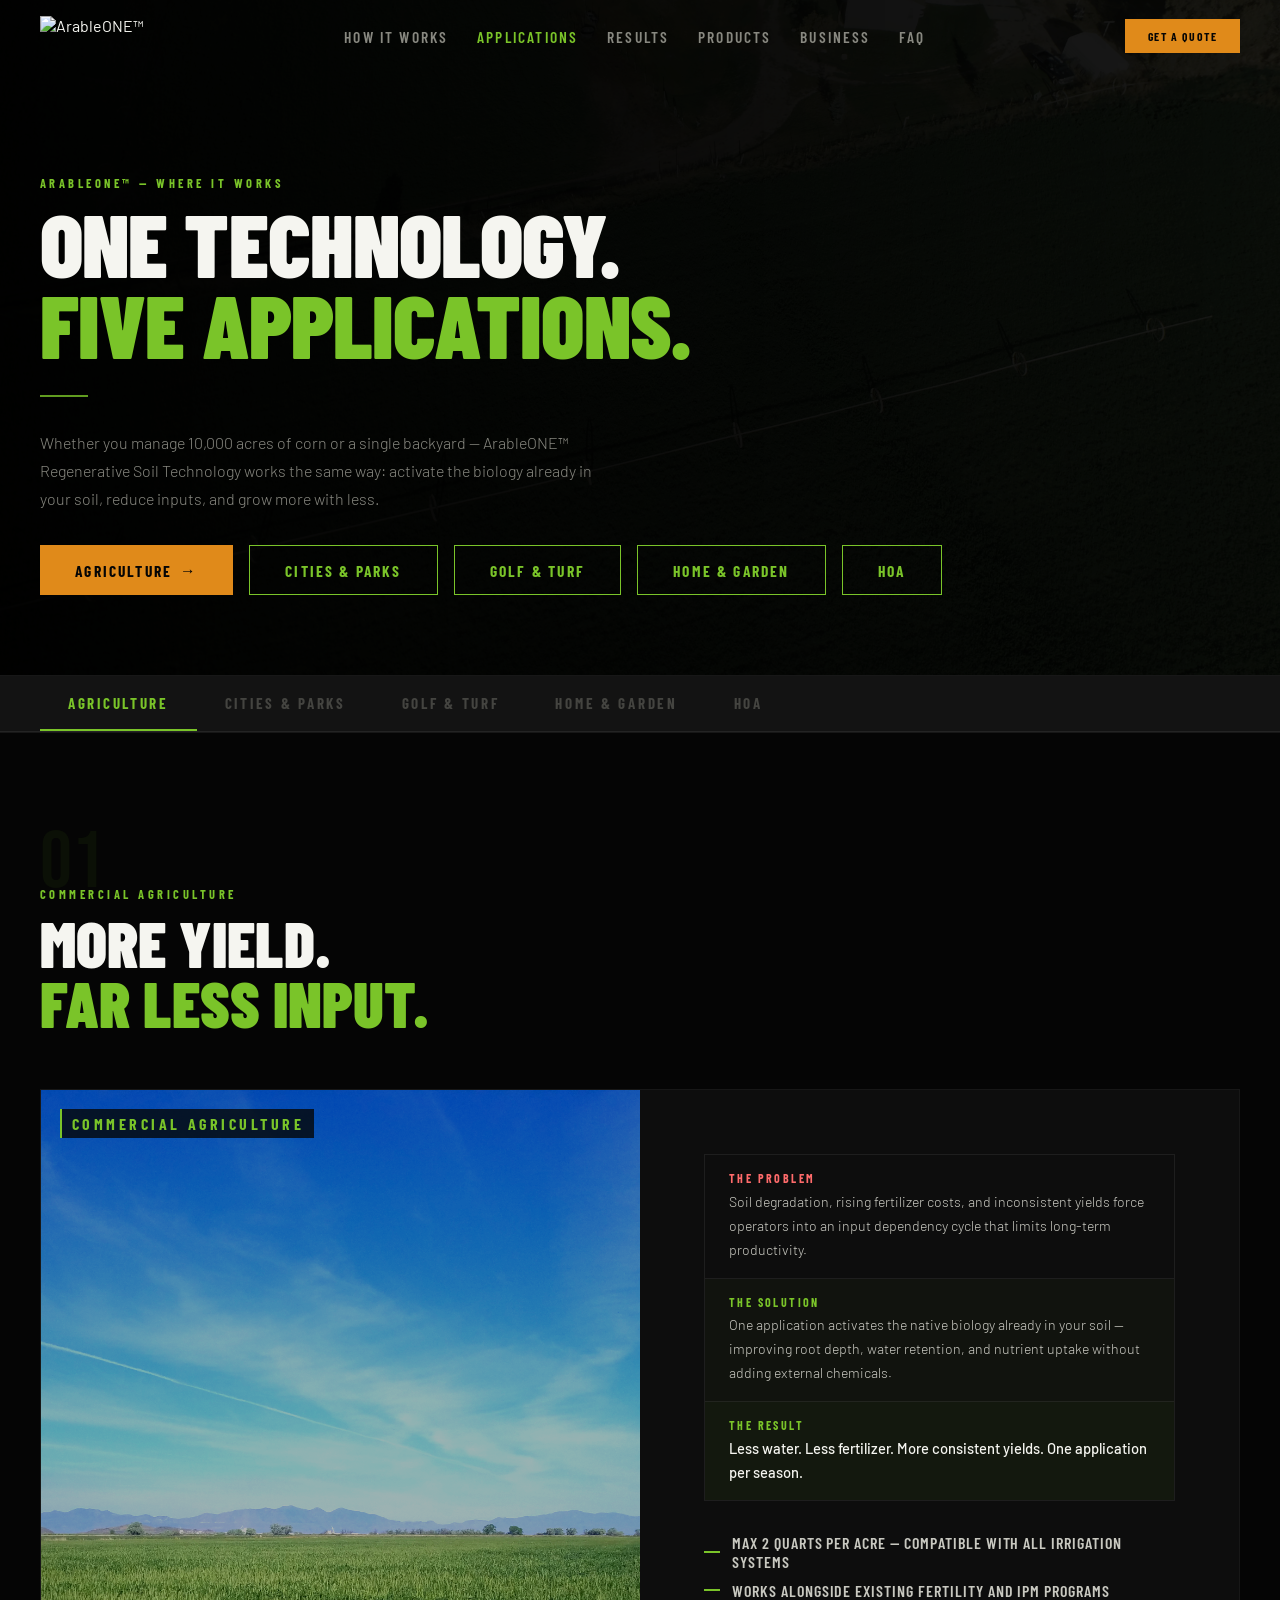
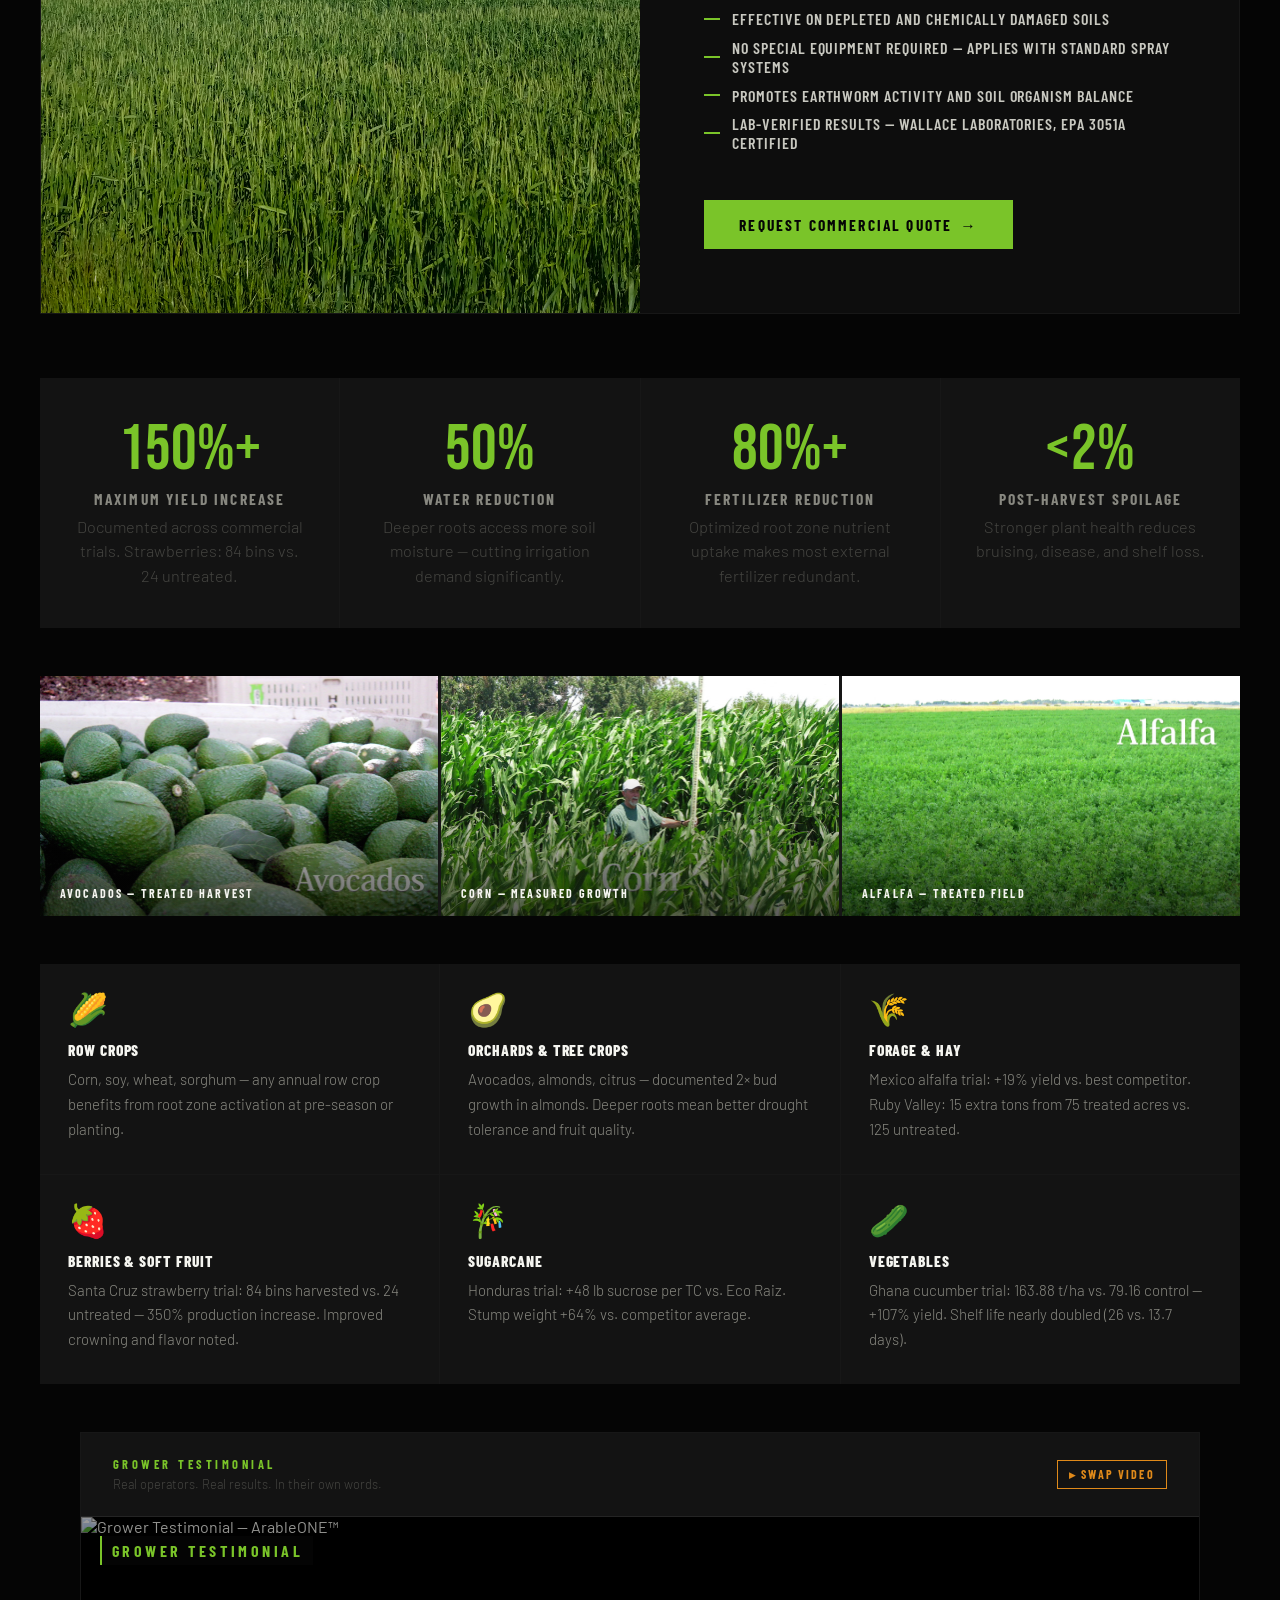
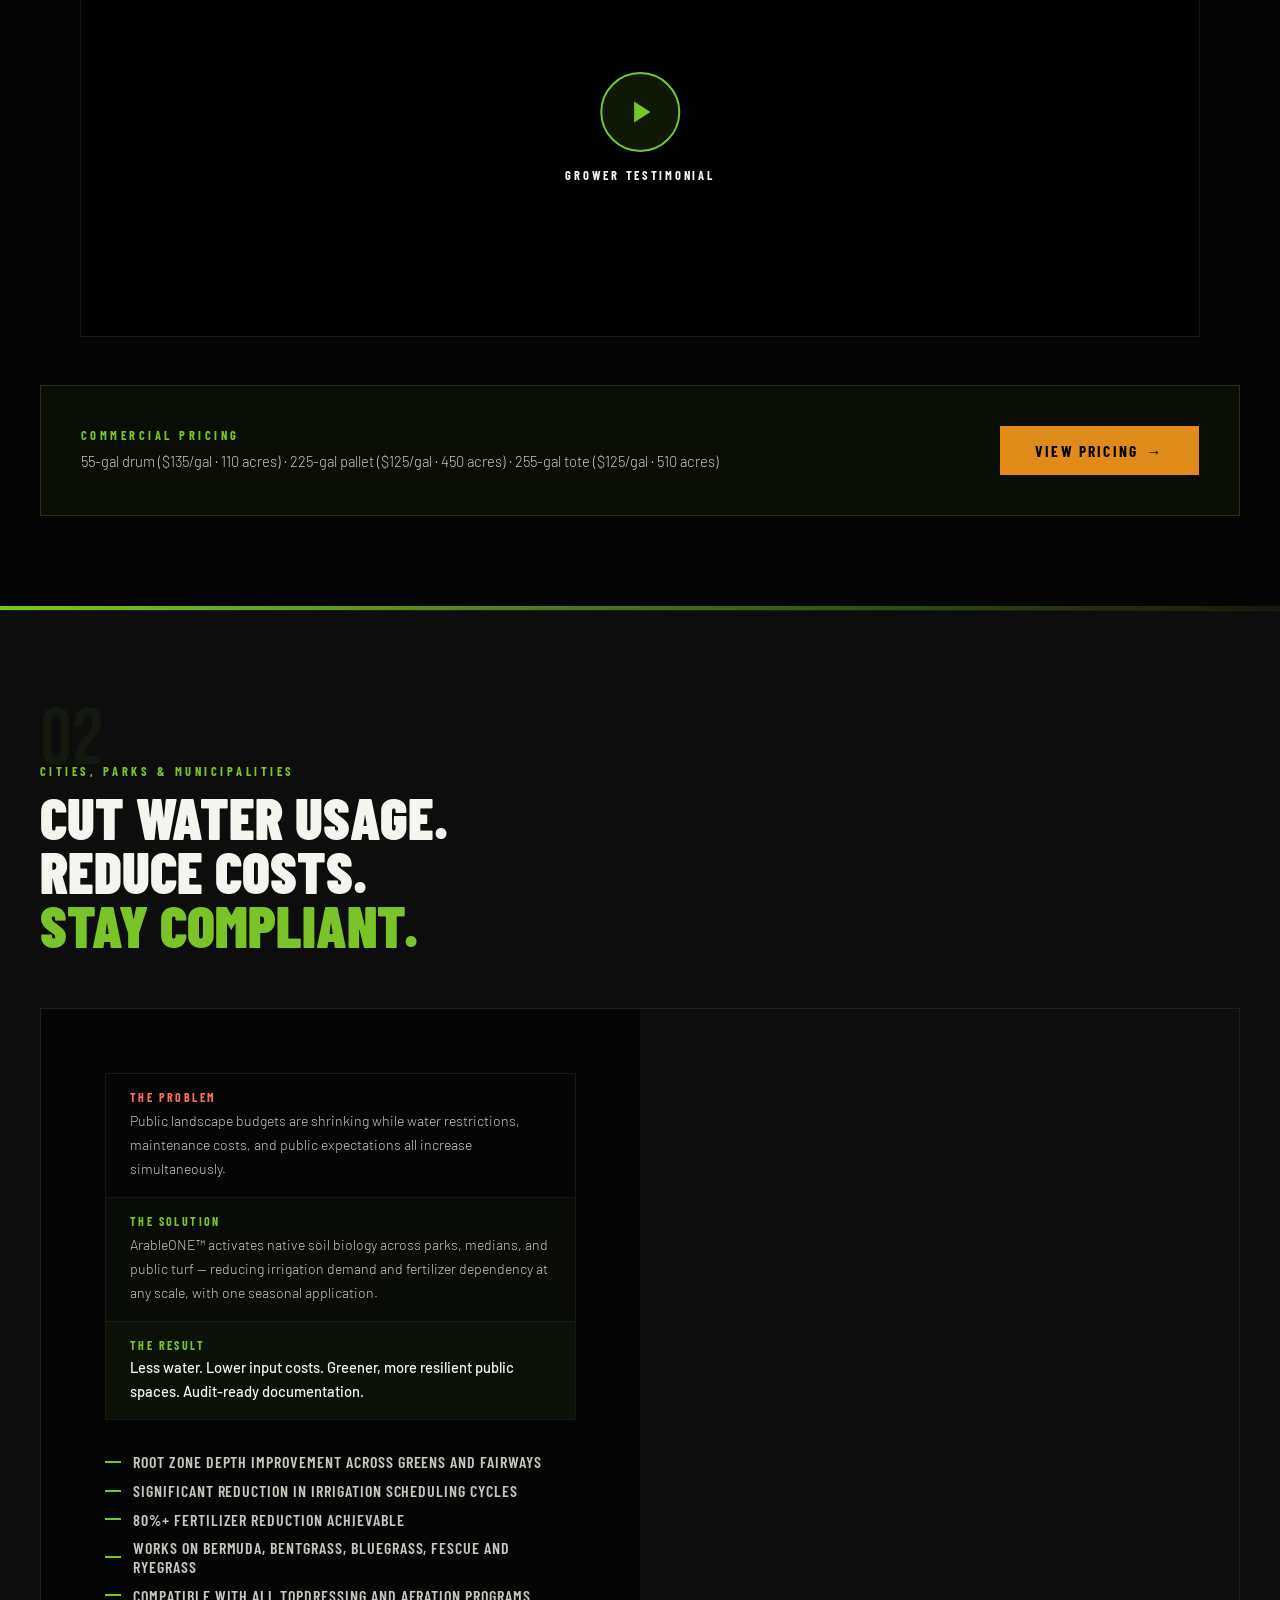
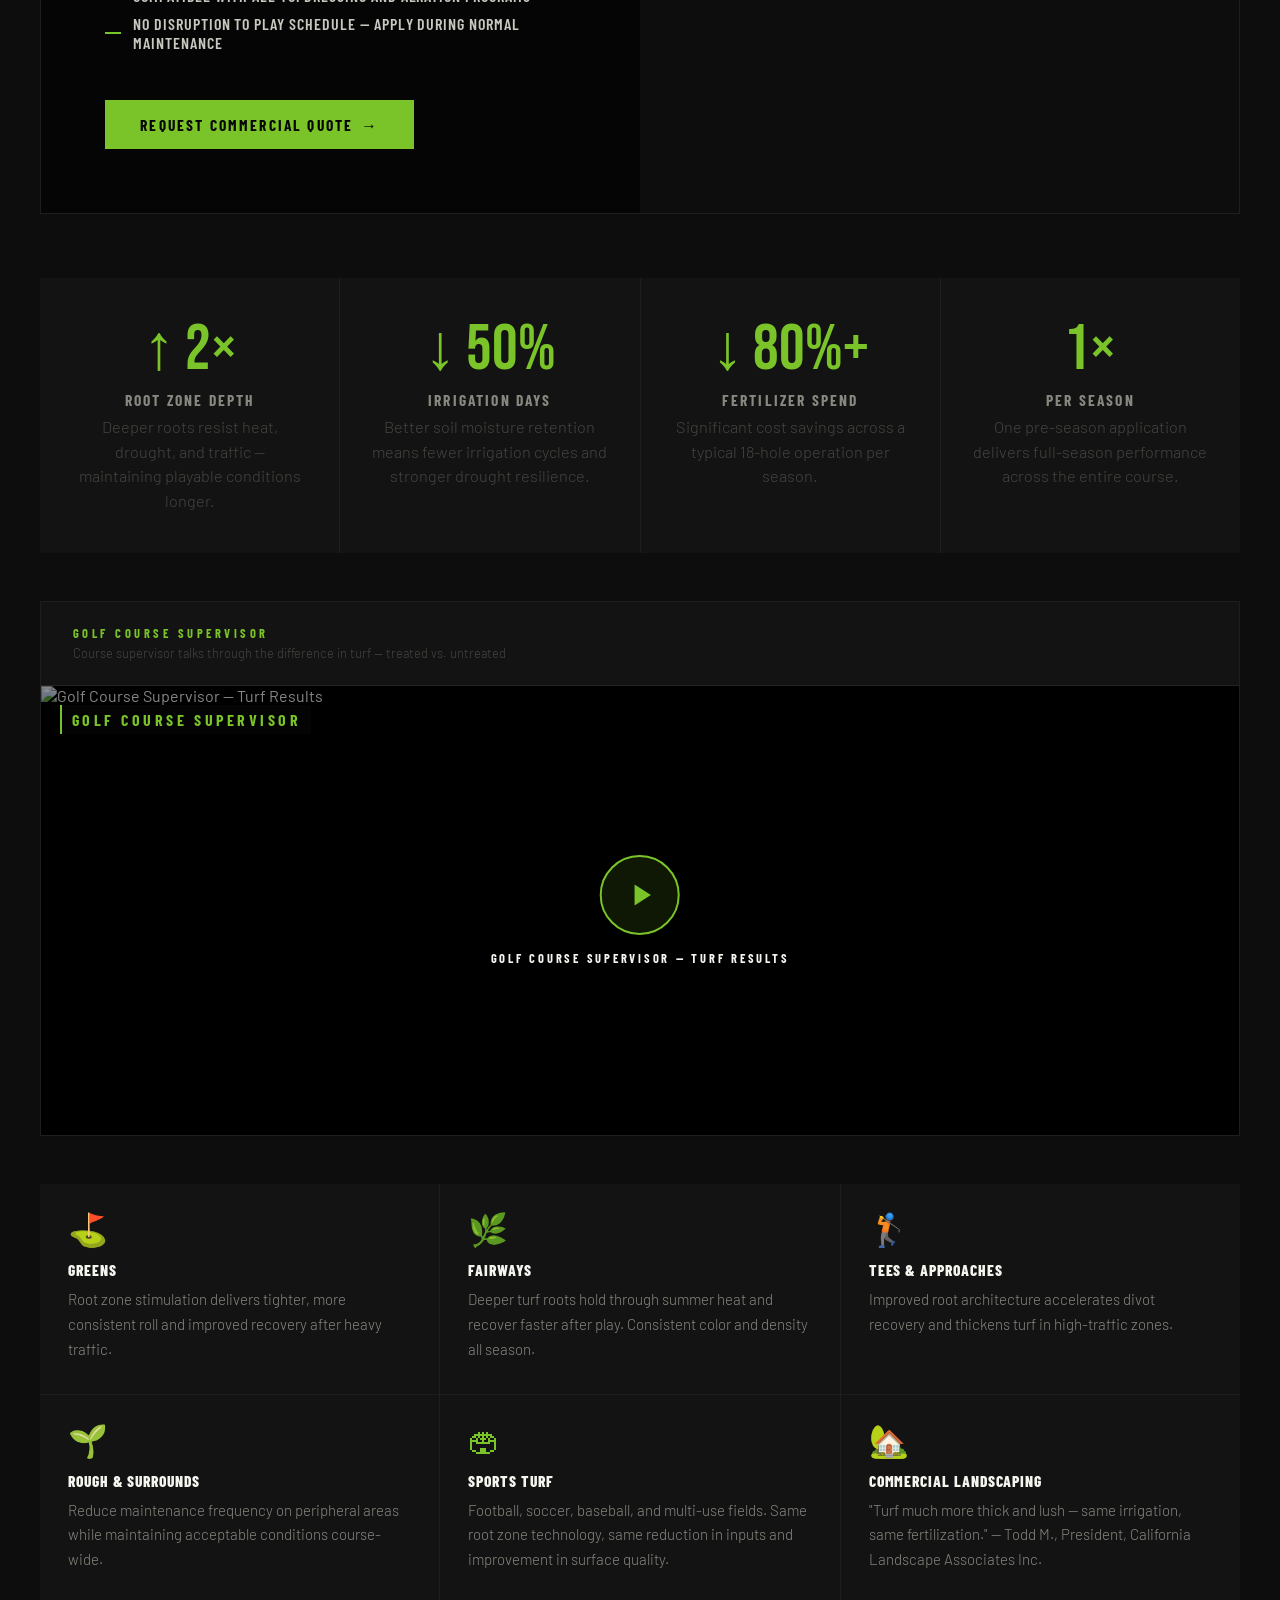
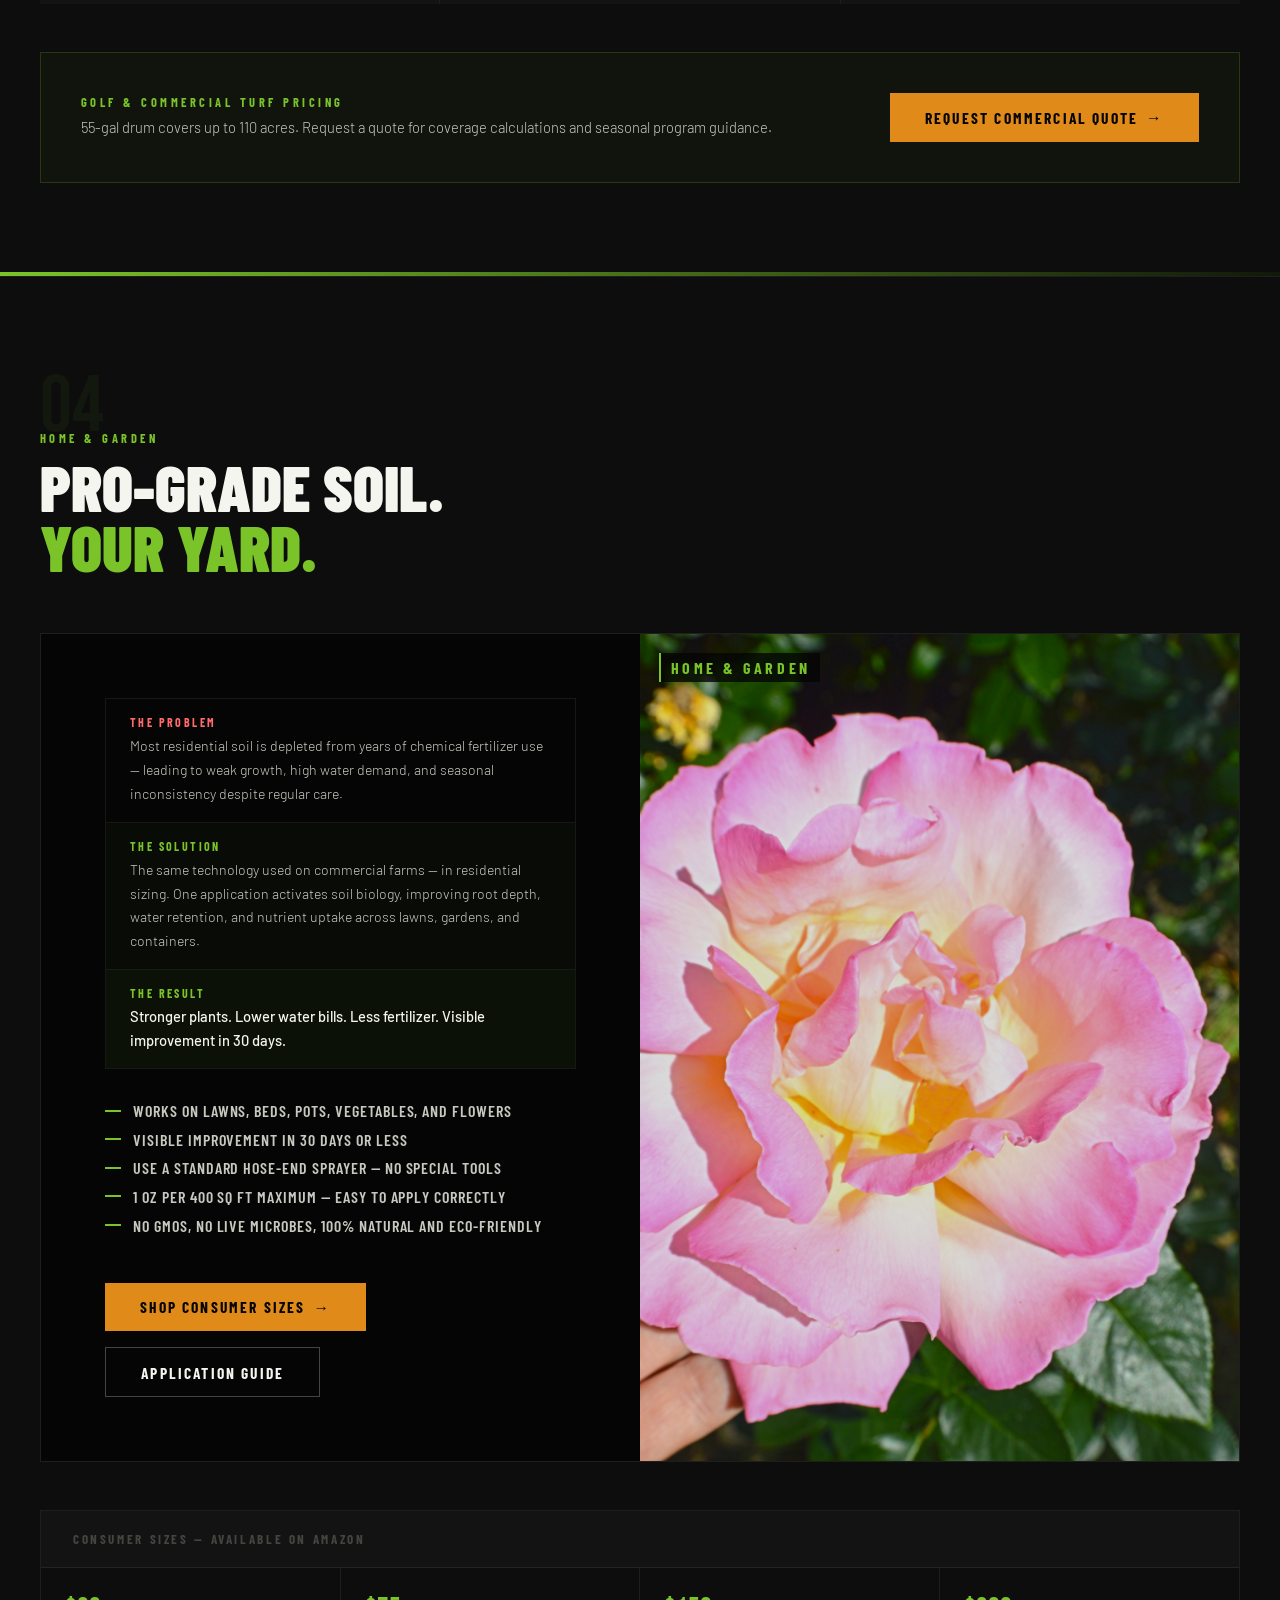
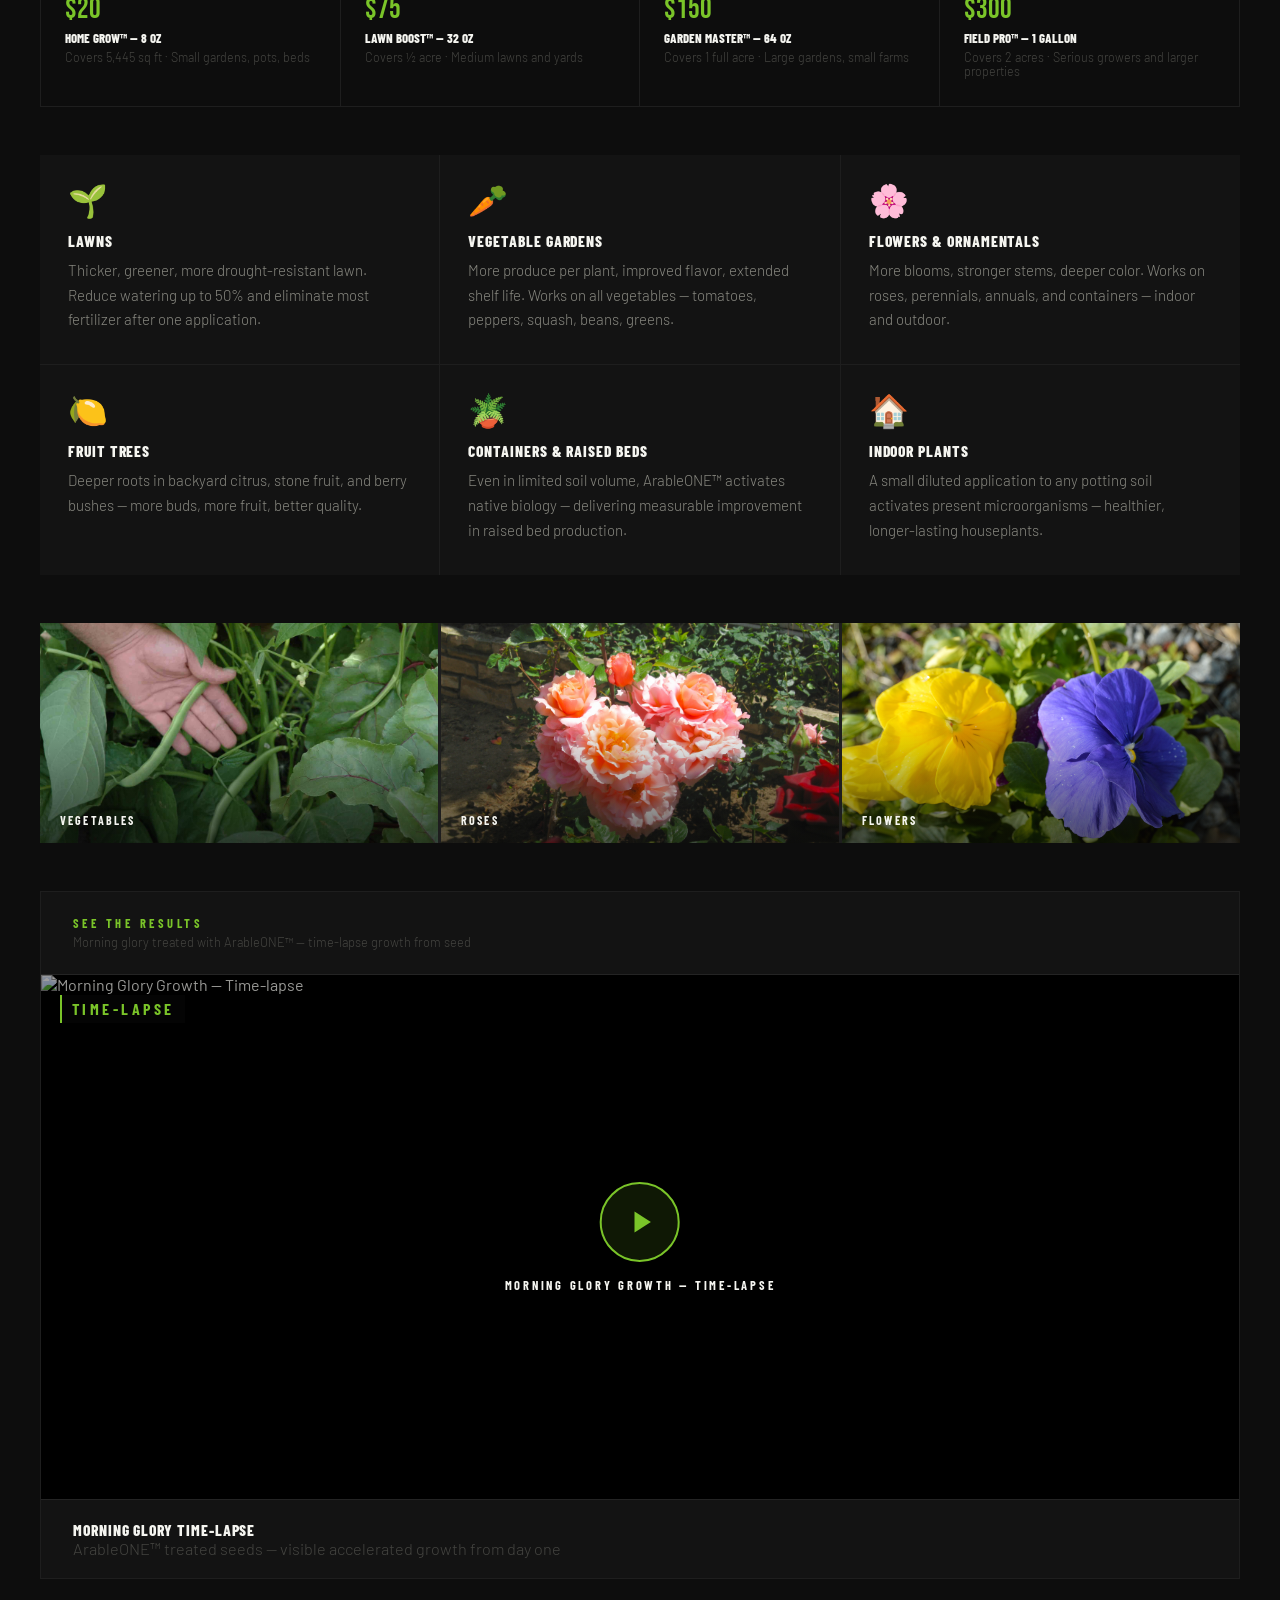
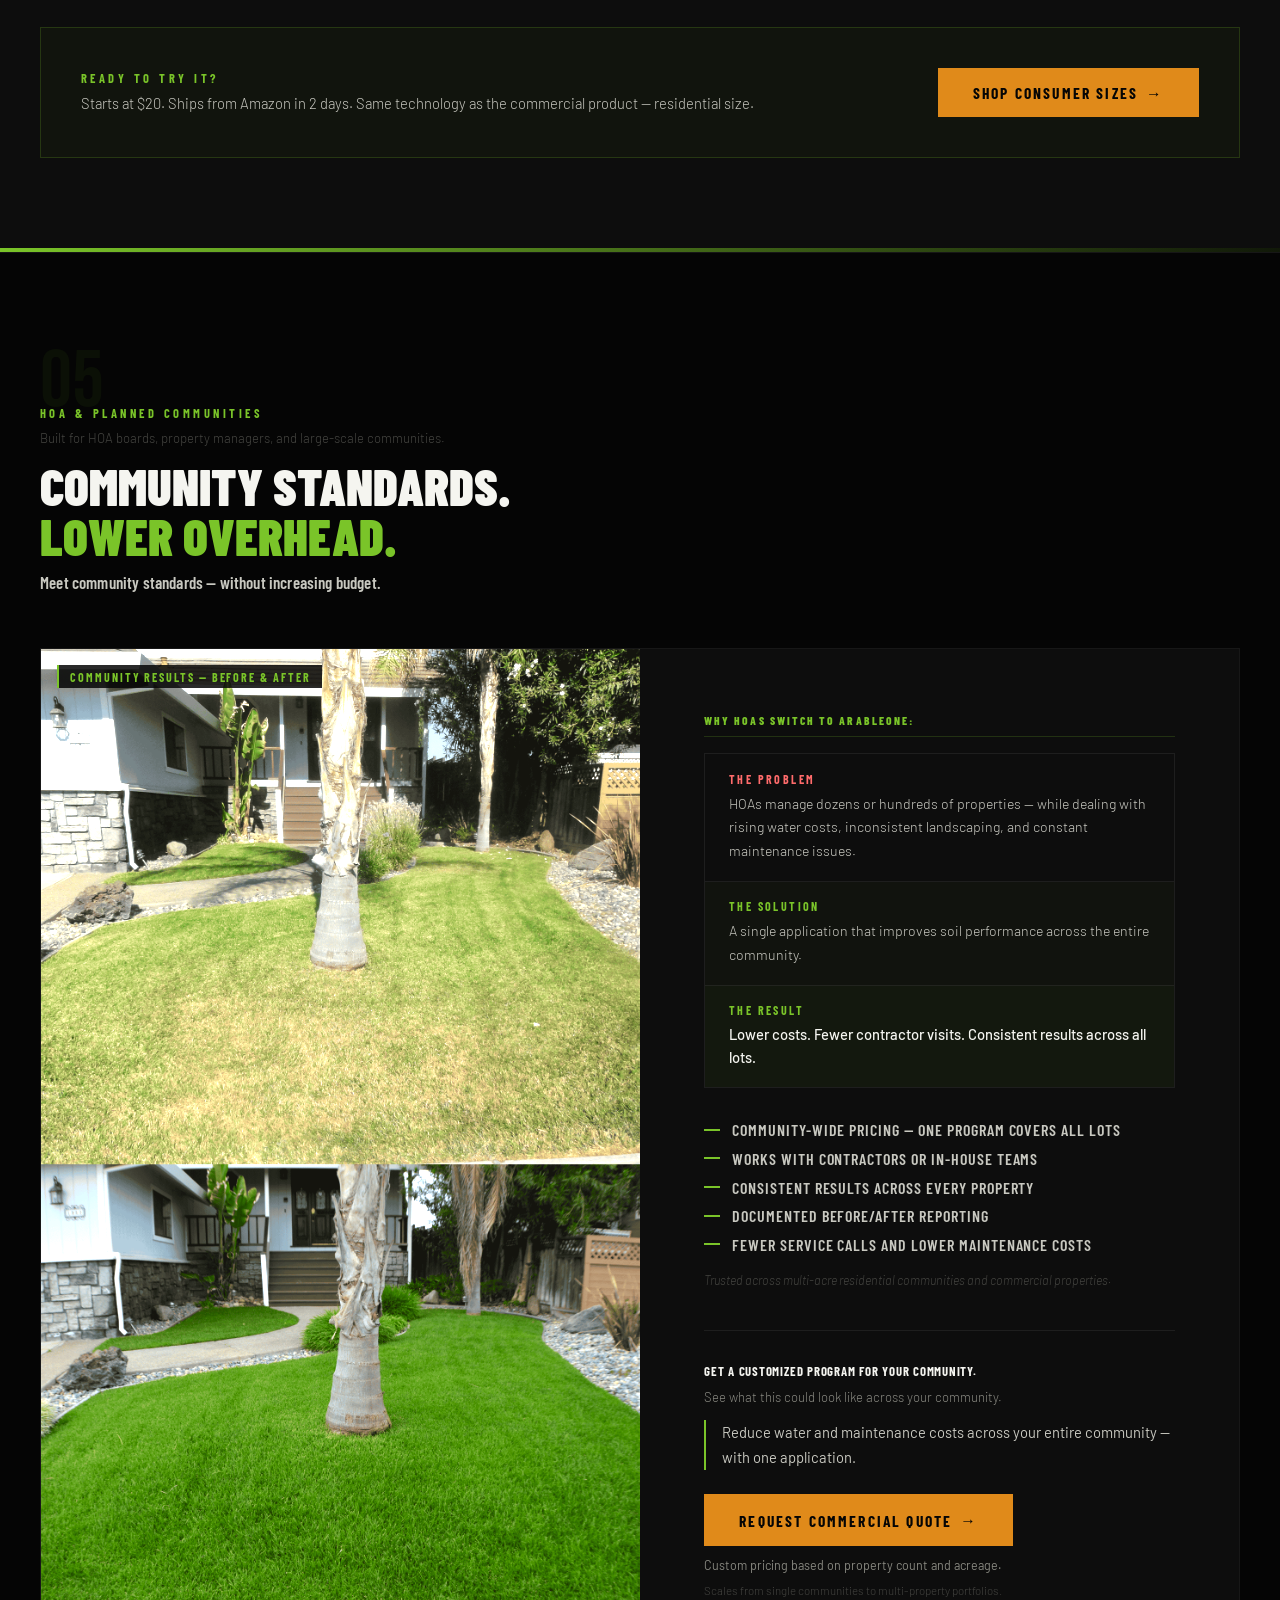
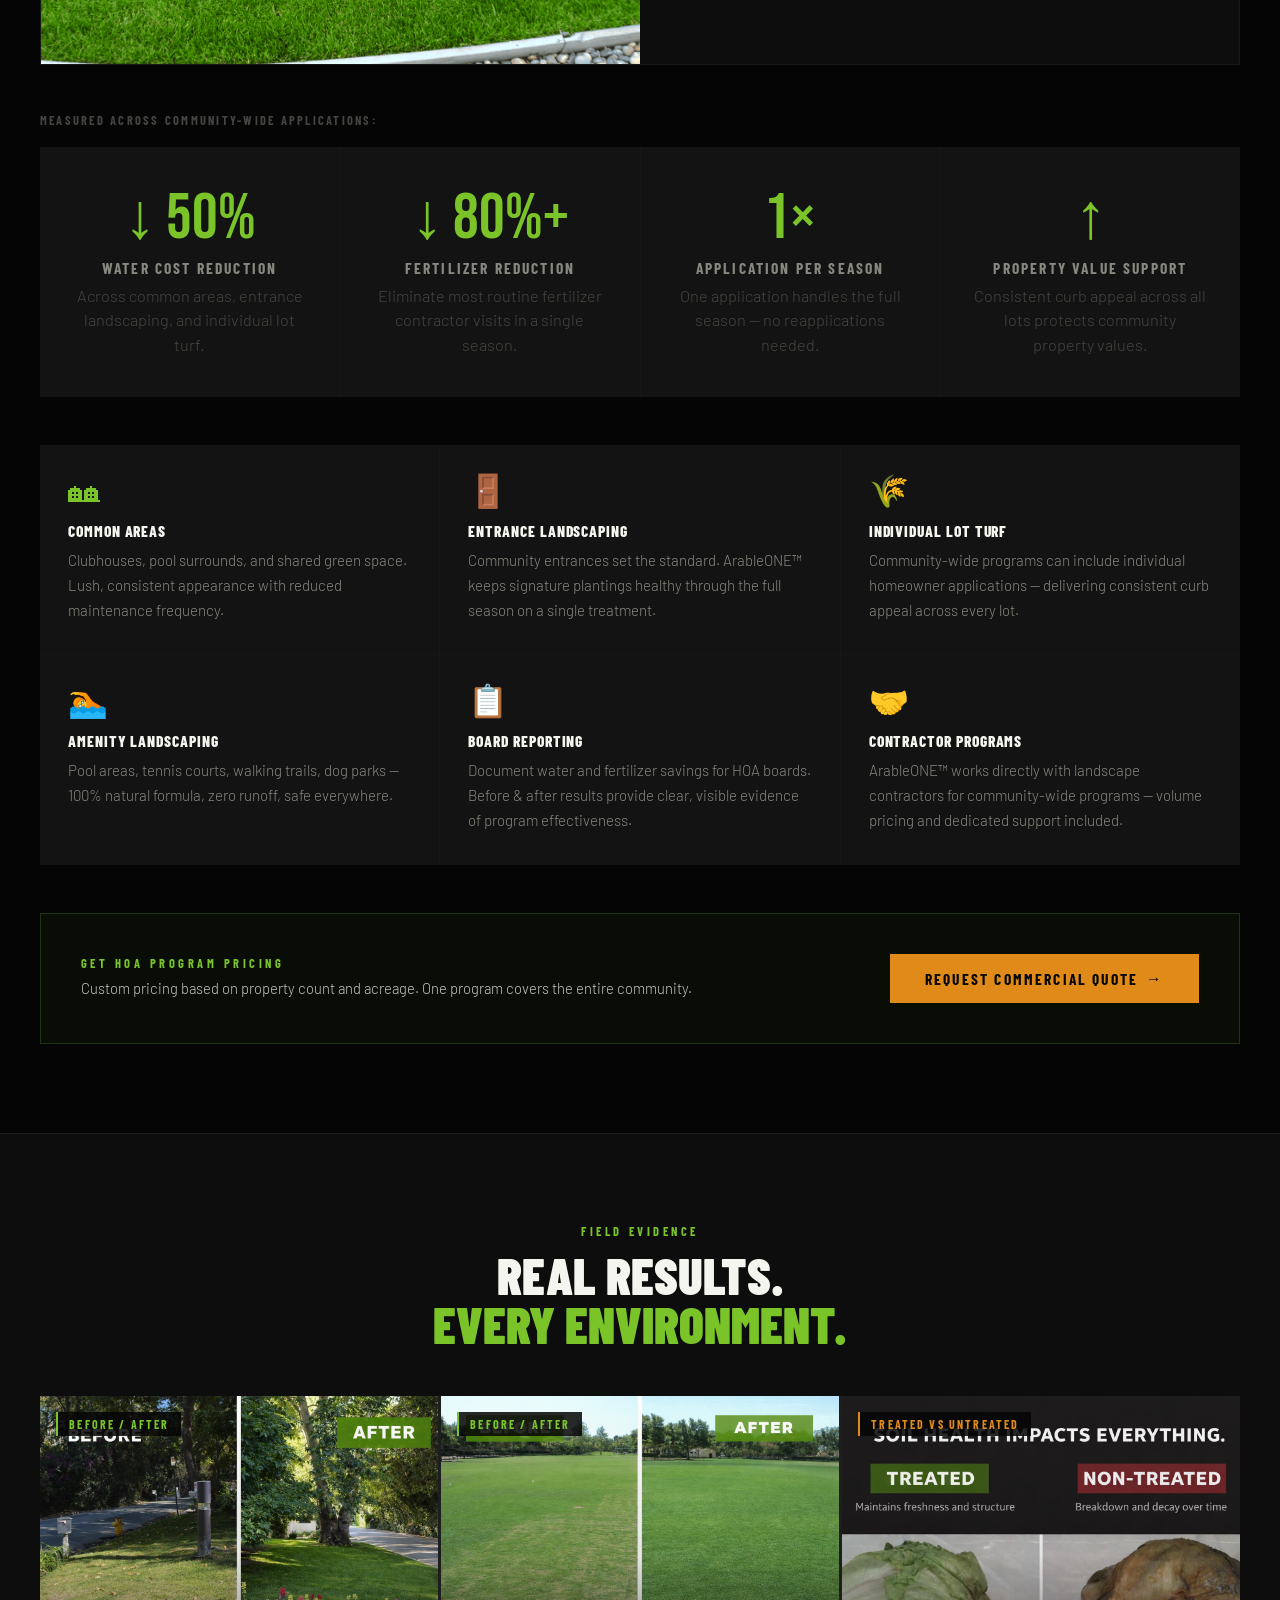
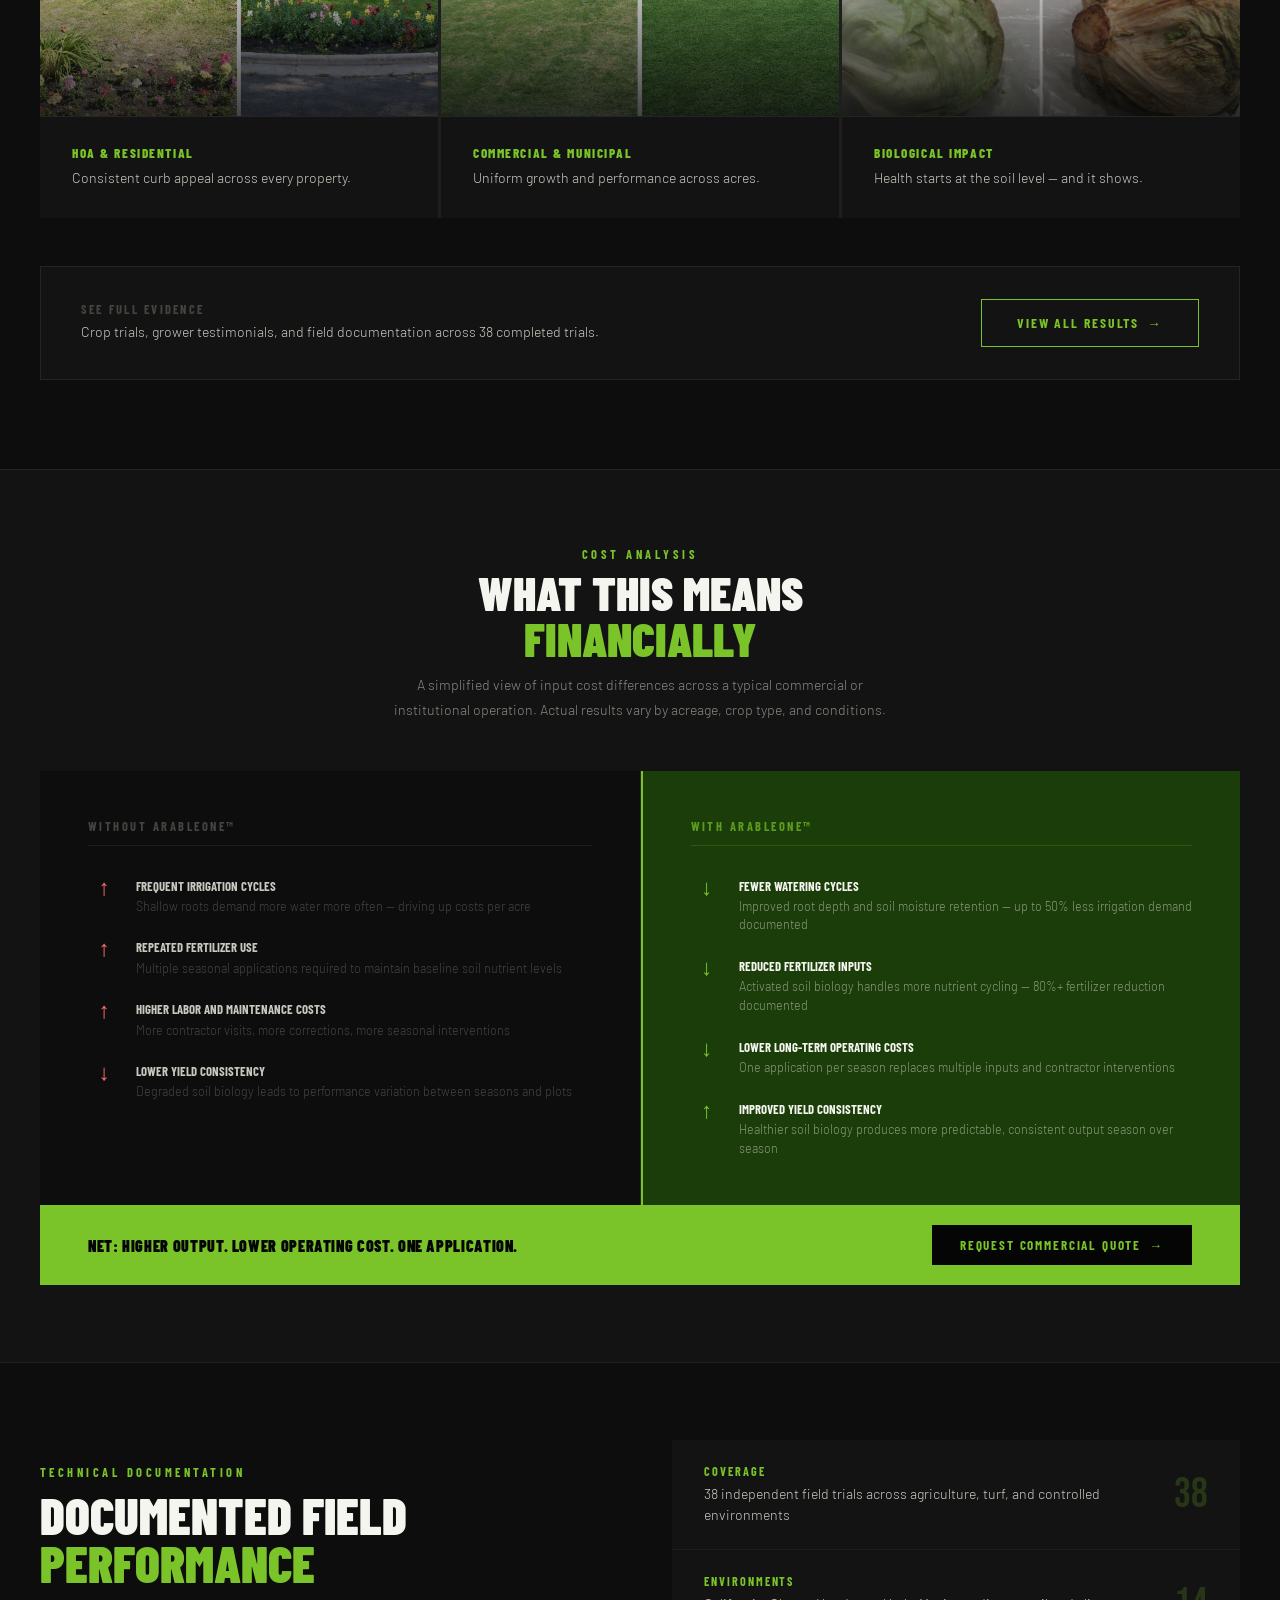
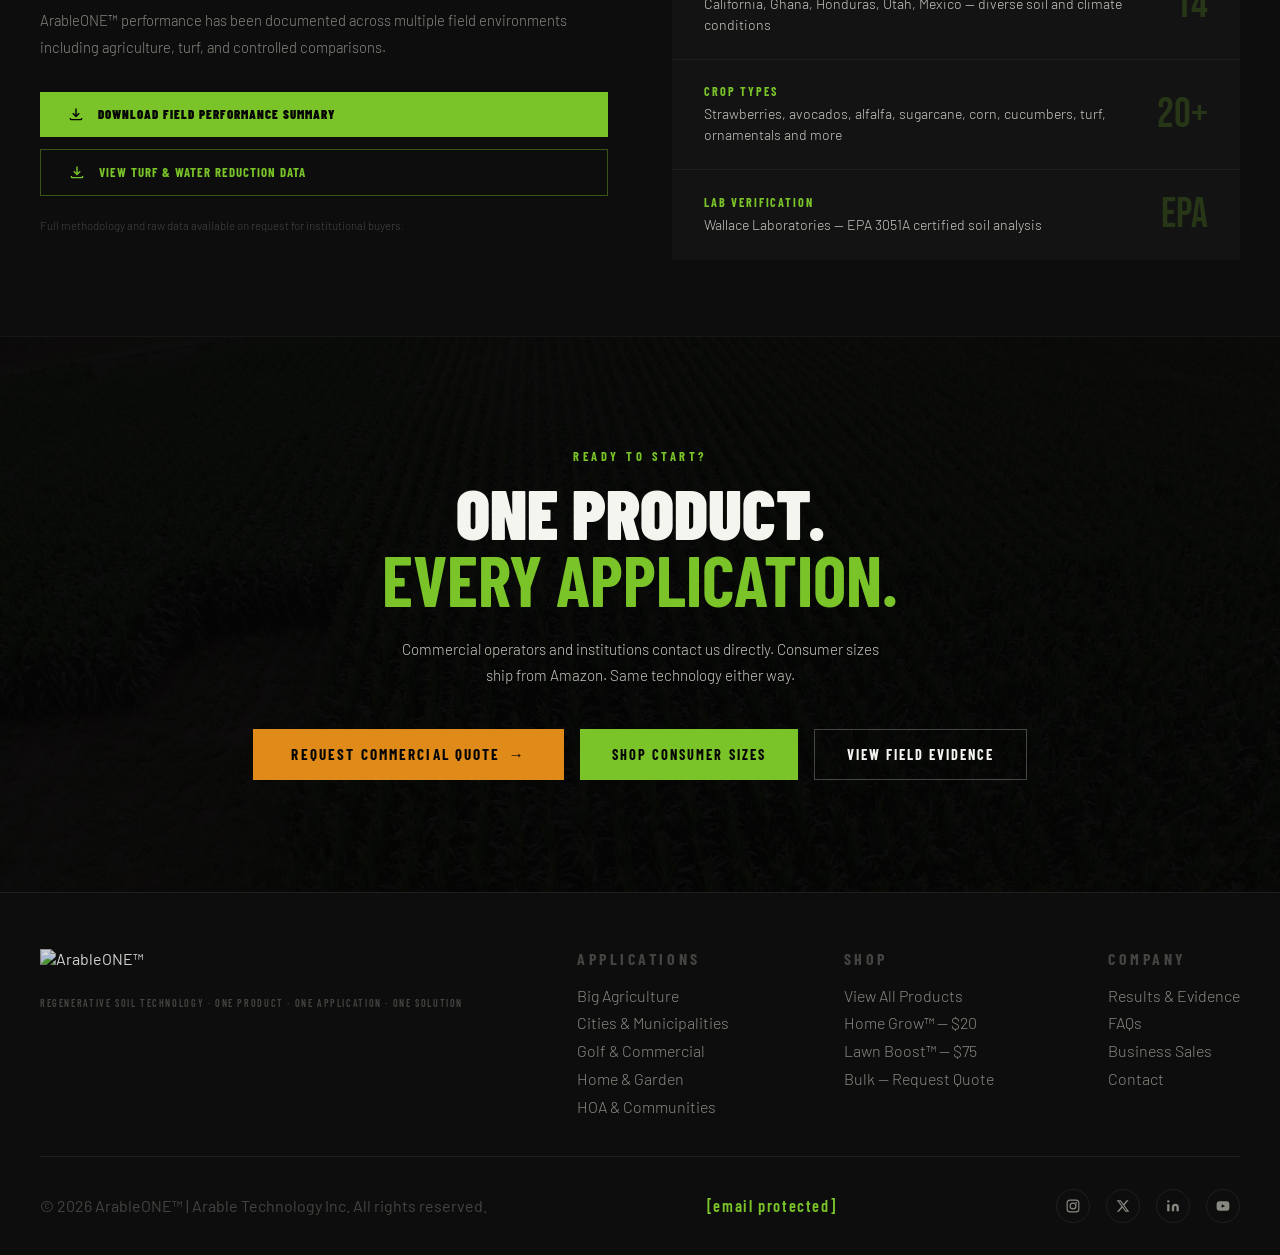
==== applications.html @ 082da7b1 "Add files via upload" ====
<!DOCTYPE html>
<html lang="en">
<head>
<meta charset="UTF-8"/><meta name="viewport" content="width=device-width, initial-scale=1.0"/>
<title>Applications — ArableONE™ | Agriculture, Golf, Cities, Home & Garden, HOA</title>
<meta name="description" content="ArableONE™ works across commercial agriculture, golf courses, municipalities, HOA communities, and home gardens. One product, one application, proven across 38 field trials worldwide."/>
<meta name="keywords" content="soil technology agriculture, golf course turf management, municipal parks, HOA landscape, home garden soil"/>
<meta property="og:title" content="Applications — ArableONE™ | Agriculture, Golf, Cities, Home & Garden, HOA"/>
<meta property="og:description" content="ArableONE™ works across commercial agriculture, golf courses, municipalities, HOA communities, and home gardens. One product, one application, proven across 38 field trials worldwide."/>
<meta property="og:type" content="website"/>
<meta property="og:url" content="https://arableone.com/applications.html"/>
<meta property="og:image" content="https://arableone.com/cdn/shop/files/ARABLEONE_LOGO_-_Email_Signature.png?v=1683342934&width=320"/>
<meta name="twitter:card" content="summary_large_image"/>
<meta name="twitter:title" content="Applications — ArableONE™ | Agriculture, Golf, Cities, Home & Garden, HOA"/>
<meta name="twitter:description" content="ArableONE™ works across commercial agriculture, golf courses, municipalities, HOA communities, and home gardens. One product, one application, proven across 38 field trials worldwide."/>
<link rel="preconnect" href="https://fonts.googleapis.com"/>
<link rel="preconnect" href="https://fonts.gstatic.com" crossorigin/>
<link href="https://fonts.googleapis.com/css2?family=Barlow+Condensed:wght@400;600;700;800;900&family=Barlow:wght@300;400;500&family=Bebas+Neue&display=swap" rel="stylesheet"/>
<style>
:root{
  --black:#050505;--s1:#0d0d0d;--s2:#131313;--s3:#1a1a1a;
  --border:rgba(255,255,255,0.07);
  --green:#7AC429;--green-hi:#92D93E;--green-lo:#4d8a12;--green-dk:#1b3d09;
  --amber:#E08A1A;--amber-hi:#F5A030;
  --white:#F5F5F0;--g1:#c8c8c0;--g2:#888880;--g3:#444440;
  --fd:'Barlow Condensed',sans-serif;--fb:'Barlow',sans-serif;--fs:'Bebas Neue',cursive;
  --ease:cubic-bezier(0.22,1,0.36,1);--t:0.4s cubic-bezier(0.22,1,0.36,1);
}
*,*::before,*::after{box-sizing:border-box;margin:0;padding:0}
html{font-size:16px;scroll-behavior:smooth}
body{font-family:var(--fb);background:var(--black);color:var(--white);overflow-x:hidden;-webkit-font-smoothing:antialiased}
img{display:block;max-width:100%}a{text-decoration:none;color:inherit}ul{list-style:none}
::-webkit-scrollbar{width:3px}::-webkit-scrollbar-track{background:var(--black)}::-webkit-scrollbar-thumb{background:var(--green-lo)}

.wrap{max-width:1320px;margin:0 auto;padding:0 2.5rem}
.lbl{font-family:var(--fd);font-size:.78rem;font-weight:700;letter-spacing:.28em;text-transform:uppercase;color:var(--green)}
.div{height:1px;background:linear-gradient(to right,transparent,var(--border),transparent)}

/* BUTTONS */
.btn{display:inline-flex;align-items:center;gap:.5rem;font-family:var(--fd);font-size:.97rem;font-weight:700;letter-spacing:.14em;text-transform:uppercase;padding:.9rem 2.2rem;border:none;cursor:pointer;transition:var(--t);position:relative;overflow:hidden;white-space:nowrap}
.btn::after{content:'';position:absolute;inset:0;background:rgba(255,255,255,.08);opacity:0;transition:opacity .2s}
.btn:hover::after{opacity:1}
.btn-a{background:var(--amber);color:#050505}.btn-a:hover{background:var(--amber-hi);transform:translateY(-2px);box-shadow:0 6px 24px rgba(224,138,26,.25)}
.btn-g{background:var(--green);color:#050505}.btn-g:hover{background:var(--green-hi);transform:translateY(-2px);box-shadow:0 6px 24px rgba(122,196,41,.2)}
.btn-ol{background:transparent;color:var(--white);border:1.5px solid rgba(255,255,255,.25)}.btn-ol:hover{border-color:var(--green);color:var(--green);transform:translateY(-2px)}
.btn-og{background:transparent;color:var(--green);border:1.5px solid var(--green)}.btn-og:hover{background:var(--green);color:#050505;transform:translateY(-2px)}
.arr{display:inline-block;transition:transform .25s}.btn:hover .arr{transform:translateX(4px)}

/* SECTION SHARED */
.snum{font-family:var(--fs);font-size:4.5rem;line-height:1;color:rgba(122,196,41,.07);margin-bottom:-1.2rem;display:block}
.stitle{font-family:var(--fd);font-size:clamp(2.2rem,4.5vw,3.5rem);font-weight:900;line-height:.96;letter-spacing:-.01em;text-transform:uppercase;color:var(--white);margin-bottom:1.25rem}
.stitle em{font-style:normal;color:var(--green)}
.sbody{font-size:1rem;font-weight:300;line-height:1.85;color:var(--g1);margin-bottom:1.75rem;max-width:440px}
.sbulls{display:flex;flex-direction:column;gap:.6rem;margin-bottom:2rem}
.sbulls li{display:flex;align-items:center;gap:.75rem;font-family:var(--fd);font-size:1rem;font-weight:600;letter-spacing:.06em;text-transform:uppercase;color:var(--g1)}
.sbulls li::before{content:'';display:block;width:16px;height:2px;background:var(--green);flex-shrink:0}
.clbl{position:absolute;top:1.2rem;left:1.2rem;z-index:2;font-family:var(--fd);font-size:1rem;font-weight:700;letter-spacing:.22em;text-transform:uppercase;color:var(--green);background:rgba(5,5,5,.8);padding:.3rem .6rem;border-left:2px solid var(--green)}

/* NAV */
#nav{position:fixed;top:0;left:0;right:0;z-index:100;transition:background .4s,border-color .4s;border-bottom:1px solid transparent}
#nav.scrolled{background:rgba(5,5,5,.97);border-bottom-color:var(--border);backdrop-filter:blur(16px)}
.nav-in{display:flex;align-items:center;justify-content:space-between;padding:1rem 2.5rem;max-width:1320px;margin:0 auto}
.nav-logo img{height:40px;width:auto}
.nav-links{display:flex;align-items:center;gap:1.8rem}
.nav-links a{font-family:var(--fd);font-size:.97rem;font-weight:600;letter-spacing:.14em;text-transform:uppercase;color:var(--g2);transition:color .25s}
.nav-links a:hover,.nav-links a.active{color:var(--green)}
.ham{display:none;flex-direction:column;gap:6px;cursor:pointer;padding:12px 8px;background:none;border:none;z-index:101;position:relative;-webkit-tap-highlight-color:rgba(122,196,41,.2);touch-action:manipulation}
.ham span{display:block;width:26px;height:2px;background:var(--white);border-radius:2px;transition:var(--t)}
.mob-nav{display:none;position:fixed;inset:0;background:rgba(5,5,5,.99);z-index:200;flex-direction:column;align-items:center;justify-content:center;gap:2.5rem}
.mob-nav.open{display:flex}
.mob-nav a{font-family:var(--fd);font-size:1.8rem;font-weight:800;letter-spacing:.06em;text-transform:uppercase;color:var(--white);transition:color .2s}
.mob-nav a:hover{color:var(--green)}
.mob-close{position:absolute;top:1.5rem;right:2rem;background:none;border:none;color:var(--white);font-size:2rem;cursor:pointer;line-height:1}

/* PAGE HERO (inner pages) */
.page-hero{padding:11rem 0 5.5rem;position:relative;overflow:hidden;background:var(--black);border-bottom:1px solid var(--border)}
.page-hero-bg{position:absolute;inset:0;width:100%;height:100%;object-fit:cover;object-position:center;z-index:0;filter:brightness(0.14) saturate(.5)}
.page-hero-overlay{position:absolute;inset:0;background:linear-gradient(to right,rgba(0,0,0,.88) 0%,rgba(0,0,0,.5) 60%,rgba(0,0,0,.15) 100%);z-index:1}
.page-hero-cnt{position:relative;z-index:2}
.page-hero-lbl{font-family:var(--fd);font-size:1.02rem;font-weight:700;letter-spacing:.28em;text-transform:uppercase;color:var(--green);margin-bottom:.75rem;display:block}
.page-hero-hl{font-family:var(--fd);font-size:clamp(3rem,7vw,6rem);font-weight:900;line-height:.9;letter-spacing:-.01em;text-transform:uppercase;color:var(--white);margin-bottom:1.5rem}
.page-hero-hl em{font-style:normal;color:var(--green)}
.page-hero-sub{font-size:1rem;font-weight:300;color:var(--g2);max-width:540px;line-height:1.75}
.page-hero-btns{display:flex;gap:1rem;flex-wrap:wrap;margin-top:2rem}
.page-hero-rule{width:48px;height:2px;background:var(--green);margin:2rem 0;opacity:.8}

/* HERO (homepage) */
#hero{min-height:100vh;display:flex;align-items:center;position:relative;overflow:hidden;background:#050505}
.h-photo-bg{position:absolute;inset:0;width:100%;height:100%;object-fit:cover;object-position:center;z-index:0}
.h-overlay{position:absolute;inset:0;background:linear-gradient(to right,rgba(0,0,0,.82) 0%,rgba(0,0,0,.55) 50%,rgba(0,0,0,.18) 100%);z-index:1}
.h-cnt{position:relative;z-index:2;width:100%;padding:0 2.5rem;max-width:1320px;margin:0 auto}
.h-eye{display:flex;align-items:center;gap:1rem;margin-bottom:3rem}
.h-eye-line{display:block;width:40px;height:1px;background:var(--green);opacity:.7}
.h-eye-text{font-family:var(--fd);font-size:1.02rem;font-weight:700;letter-spacing:.3em;text-transform:uppercase;color:var(--g3)}
.h-hl{font-family:var(--fd);font-size:clamp(4.5rem,12vw,11.5rem);font-weight:900;line-height:.88;letter-spacing:-.02em;text-transform:uppercase;color:var(--white);max-width:1100px}
.h-hl-accent{color:var(--green);display:block}
.h-rule{width:60px;height:2px;background:var(--green);margin:3.5rem 0 2rem;opacity:.8}
.h-copy{font-size:1.05rem;font-weight:300;line-height:1.85;color:var(--g2);max-width:580px;margin-bottom:3rem}
.h-copy strong{color:var(--g1);font-weight:400}
.h-btns{display:flex;gap:1rem;flex-wrap:wrap;align-items:center}
.h-scroll{position:absolute;bottom:2.5rem;left:50%;transform:translateX(-50%);display:flex;flex-direction:column;align-items:center;gap:.6rem;z-index:2}
.h-scroll-ln{width:1px;height:48px;background:linear-gradient(to bottom,rgba(122,196,41,.6),transparent);animation:sln 2.2s ease-in-out infinite}
@keyframes sln{0%{transform:scaleY(0);transform-origin:top}50%{transform:scaleY(1);transform-origin:top}100%{transform:scaleY(1);transform-origin:bottom;opacity:0}}
.h-scroll-lbl{font-family:var(--fd);font-size:.97rem;letter-spacing:.22em;text-transform:uppercase;color:var(--g3)}

/* STRIP */
#strip{background:var(--green);padding:1.1rem 2.5rem}
.strip-in{max-width:1320px;margin:0 auto;display:flex;align-items:center;justify-content:space-between;gap:2rem;flex-wrap:wrap}
.strip-tg{font-family:var(--fd);font-size:clamp(.95rem,1.8vw,1.3rem);font-weight:800;letter-spacing:.08em;text-transform:uppercase;color:#050505}
.strip-tg span{opacity:.35;margin:0 .6rem}
.strip-lk{font-family:var(--fd);font-size:1rem;font-weight:700;letter-spacing:.14em;text-transform:uppercase;color:#050505;display:flex;align-items:center;gap:.4rem;transition:opacity .2s}
.strip-lk:hover{opacity:.6}

/* WHO CARDS */
.who-grid{display:grid;grid-template-columns:repeat(4,1fr);gap:1px;background:var(--border)}
.who-card{background:var(--s2);padding:2.5rem 2rem;display:flex;flex-direction:column;gap:.6rem;transition:background var(--t);border-bottom:3px solid transparent}
.who-card:hover{background:var(--s3);border-bottom-color:var(--green)}
.who-icon{width:44px;height:44px;margin-bottom:.5rem;opacity:.65;transition:opacity var(--t)}
.who-card:hover .who-icon{opacity:1}
.who-icon svg{width:100%;height:100%}
.who-title{font-family:var(--fd);font-size:1.1rem;font-weight:800;letter-spacing:.04em;text-transform:uppercase;color:var(--white);line-height:1.1}
.who-sub{font-size:1.04rem;font-weight:300;color:var(--g2);line-height:1.65;flex:1}
.who-arrow{font-family:var(--fd);font-size:1rem;font-weight:700;letter-spacing:.1em;color:var(--green);transition:transform var(--t);display:inline-block}
.who-card:hover .who-arrow{transform:translateX(4px)}

/* STATS BAR */
.stats{display:grid;grid-template-columns:repeat(4,1fr);border:1px solid rgba(122,196,41,.2);position:relative;z-index:1}
.sc{padding:3rem 2rem;border-right:1px solid rgba(122,196,41,.15);text-align:center;transition:background .3s}
.sc:last-child{border-right:none}
.sc:hover{background:rgba(122,196,41,.06)}
.sn{font-family:var(--fs);font-size:clamp(3.5rem,6vw,5.5rem);color:var(--green);line-height:1;display:block;margin-bottom:.5rem}
.sl{font-family:var(--fd);font-size:1.02rem;font-weight:600;letter-spacing:.14em;text-transform:uppercase;color:var(--g1);line-height:1.5}
.sd{font-size:1.02rem;color:var(--g2);margin-top:.4rem;font-weight:300}

/* TECHNOLOGY EXPLAINER */
#technology{padding:9rem 0;background:var(--s1);border-top:1px solid var(--border)}
.tech-split{display:grid;grid-template-columns:1fr 1fr;gap:0;border:1px solid var(--border)}
.tech-left{padding:4.5rem;border-right:1px solid var(--border)}
.tech-right{padding:4.5rem;background:var(--black);display:flex;flex-direction:column;justify-content:center}
.tech-vs{display:grid;grid-template-columns:1fr 1fr;gap:0;border:1px solid var(--border);margin-bottom:2rem}
.tech-col{padding:2rem 1.75rem}
.tech-col-bad{border-right:1px solid var(--border);background:rgba(255,255,255,.02)}
.tech-col-good{background:rgba(122,196,41,.04)}
.tech-col-label{font-family:var(--fd);font-size:.78rem;font-weight:700;letter-spacing:.2em;text-transform:uppercase;margin-bottom:1.25rem;display:flex;align-items:center;gap:.5rem}
.tech-col-label.bad{color:var(--g3)}.tech-col-label.good{color:var(--green)}
.tech-col-label::before{content:'';display:block;width:8px;height:8px;border-radius:50%;background:currentColor;flex-shrink:0}
.tech-items{display:flex;flex-direction:column;gap:.65rem}
.tech-item{font-family:var(--fd);font-size:.94rem;font-weight:600;letter-spacing:.05em;text-transform:uppercase;color:var(--g2);display:flex;align-items:center;gap:.6rem}
.tech-item::before{content:'×';font-size:1.02rem;color:var(--g3);font-weight:700;flex-shrink:0;width:14px}
.tech-item.good{color:var(--g1)}.tech-item.good::before{content:'✓';color:var(--green)}
.tech-mechanism{display:flex;flex-direction:column;gap:1rem}
.tech-step{display:flex;gap:1.25rem;align-items:flex-start;padding:1.25rem;border-left:2px solid var(--border);transition:border-color var(--t)}
.tech-step:hover{border-left-color:var(--green)}
.tech-step-num{font-family:var(--fs);font-size:2rem;color:var(--green);line-height:1;flex-shrink:0;min-width:32px}
.tech-step-title{font-family:var(--fd);font-size:.97rem;font-weight:800;letter-spacing:.08em;text-transform:uppercase;color:var(--white);margin-bottom:.3rem}
.tech-step-desc{font-size:.94rem;font-weight:300;line-height:1.7;color:var(--g2)}

/* CREDIBILITY */
.cred-top{text-align:center;margin-bottom:3.5rem}
.cred-headline{font-family:var(--fd);font-size:clamp(1rem,1.8vw,1.25rem);font-weight:700;letter-spacing:.12em;text-transform:uppercase;color:var(--g2);margin-bottom:.9rem}
.cred-statement{font-size:1.04rem;font-weight:300;color:var(--g3)}
.cred-logos{display:flex;align-items:center;justify-content:center;flex-wrap:nowrap;border-top:1px solid var(--border);border-bottom:1px solid var(--border);margin-bottom:3.5rem}
.cred-logo{flex:1;min-width:0;display:flex;align-items:center;justify-content:center;flex-direction:column;gap:.55rem;padding:2rem 1.5rem;border-right:1px solid var(--border);transition:background var(--t)}
.cred-logo:last-child{border-right:none}.cred-logo:hover{background:rgba(122,196,41,.04)}
.cred-logo-icon{width:36px;height:36px;display:flex;align-items:center;justify-content:center;opacity:.32;transition:opacity var(--t)}
.cred-logo:hover .cred-logo-icon{opacity:.6}.cred-logo-icon svg{width:100%;height:100%}
.cred-logo-name{font-family:var(--fd);font-size:.94rem;font-weight:700;letter-spacing:.18em;text-transform:uppercase;color:var(--g3);white-space:nowrap;transition:color var(--t)}
.cred-logo:hover .cred-logo-name{color:var(--g2)}
.cred-logo-type{font-size:.94rem;font-weight:300;color:var(--g3);opacity:.45;white-space:nowrap}
.cred-stats{display:grid;grid-template-columns:repeat(3,1fr);max-width:760px;margin:0 auto;border:1px solid var(--border)}
.cred-stat{padding:1.75rem 2rem;text-align:center;border-right:1px solid var(--border)}
.cred-stat:last-child{border-right:none}
.cred-stat-n{font-family:var(--fs);font-size:2.6rem;color:var(--green);line-height:1;display:block;margin-bottom:.3rem}
.cred-stat-l{font-family:var(--fd);font-size:.84rem;font-weight:600;letter-spacing:.16em;text-transform:uppercase;color:var(--g3)}

/* AGRICULTURE */
.fw-inner{display:grid;grid-template-columns:1fr 1fr;align-items:stretch;min-height:640px}
.fw-left{padding:5rem 4.5rem;border-left:1px solid var(--border);display:flex;flex-direction:column;justify-content:center}
.fw-photo{position:relative;overflow:hidden;min-height:400px}
.fw-photo img{position:absolute;inset:0;width:100%;height:100%;object-fit:cover;object-position:center;display:block;transition:transform .9s cubic-bezier(0.22,1,0.36,1)}
.fw-photo:hover img{transform:scale(1.03)}
.fw-photo-overlay{position:absolute;inset:0;background:rgba(0,0,0,.35);z-index:1;pointer-events:none}
.fw-photo .clbl{z-index:2}
.farms-stat-strip{display:grid;grid-template-columns:repeat(4,1fr);border-top:1px solid var(--border)}
.farms-stat-item{padding:2.25rem 2rem;border-right:1px solid var(--border);display:flex;align-items:baseline;gap:.75rem}
.farms-stat-item:last-child{border-right:none}
.fsi-n{font-family:var(--fs);font-size:2.8rem;color:var(--green);line-height:1;flex-shrink:0}
.fsi-l{font-family:var(--fd);font-size:.97rem;font-weight:600;letter-spacing:.12em;text-transform:uppercase;color:var(--g2);line-height:1.4}

/* CITIES */
.cities-top{text-align:center;max-width:760px;margin:0 auto;padding:8rem 2.5rem 5rem}
.cities-vis{width:100%;height:560px;position:relative;overflow:hidden;border-top:1px solid var(--border)}
.cities-vis-overlay{position:absolute;inset:0;background:linear-gradient(to top,rgba(13,13,13,.8) 0%,rgba(13,13,13,.2) 50%,transparent 100%);pointer-events:none;z-index:1}
.cities-btns{display:flex;justify-content:center;gap:1rem;flex-wrap:wrap;margin-top:2rem}

/* GOLF */
.golf-split{display:grid;grid-template-columns:1fr 1.1fr;gap:0;align-items:stretch}
.golf-photos{display:grid;grid-template-rows:1fr 1fr;gap:4px;min-height:520px}
.golf-photo-top,.golf-photo-btm{position:relative;overflow:hidden;min-height:256px}
.golf-photo-top img,.golf-photo-btm img{position:absolute;inset:0;width:100%;height:100%;object-fit:cover;display:block;transition:transform .6s cubic-bezier(0.22,1,0.36,1)}
.golf-photo-top:hover img,.golf-photo-btm:hover img{transform:scale(1.03)}

/* HOME & GARDEN */
.hg-vis{width:100%;height:480px;position:relative;overflow:hidden;border-bottom:1px solid var(--border)}
.hg-vis img{position:absolute;inset:0;width:100%;height:100%;object-fit:cover;object-position:center 30%;display:block}
.hg-bottom{padding:5rem 0 7rem;background:var(--s1)}
.hg-header{display:grid;grid-template-columns:1fr 2fr;gap:4rem;align-items:start;margin-bottom:4rem;padding-bottom:3rem;border-bottom:1px solid var(--border)}
.hg-cols{display:grid;grid-template-columns:repeat(3,1fr);gap:2.5rem}
.hg-col{padding-top:1.5rem;border-top:1px solid var(--border)}
.hg-col-n{font-family:var(--fs);font-size:2.5rem;color:var(--green);line-height:1;margin-bottom:.5rem}
.hg-col-title{font-family:var(--fd);font-size:1rem;font-weight:700;letter-spacing:.08em;text-transform:uppercase;color:var(--white);margin-bottom:.6rem}
.hg-col-desc{font-size:1rem;font-weight:300;line-height:1.75;color:var(--g2)}

/* HOA */
.hoa-split{display:grid;grid-template-columns:1.1fr 1fr;align-items:stretch;border:1px solid var(--border)}
.hoa-vis{position:relative;min-height:480px;overflow:hidden}
.hoa-vis img{position:absolute;inset:0;width:100%;height:100%;object-fit:cover;display:block}
.hoa-vis .clbl{z-index:2}
.hoa-overlay{display:none}
.hoa-text{padding:4rem;border-left:1px solid var(--border);display:flex;flex-direction:column;justify-content:center}

/* PRODUCTS */
.prod-header{display:flex;justify-content:space-between;align-items:flex-end;margin-bottom:3.5rem;gap:2rem;flex-wrap:wrap}
.prod-hl{font-family:var(--fd);font-size:clamp(2rem,4vw,3rem);font-weight:900;text-transform:uppercase;color:var(--white);line-height:.96}
.prod-hl em{font-style:normal;color:var(--green)}
.prod-grid{display:grid;grid-template-columns:repeat(5,1fr);gap:1px;background:var(--border)}
.prod-card{background:var(--s2);display:flex;flex-direction:column;transition:background var(--t);overflow:hidden}
.prod-card:hover{background:#1a1a1a}
.prod-badge{position:absolute;top:1rem;right:1rem;font-family:var(--fd);font-size:1rem;font-weight:700;letter-spacing:.16em;text-transform:uppercase;background:var(--green);color:#050505;padding:.3rem .6rem;z-index:1}
.prod-img-wrap{position:relative;aspect-ratio:1/1;overflow:hidden;background:#0a0a0a;border-bottom:1px solid var(--border)}
.prod-img-wrap img{width:100%;height:100%;object-fit:contain;padding:1.5rem;display:block;transition:transform .5s var(--ease)}
.prod-card:hover .prod-img-wrap img{transform:scale(1.06)}
.prod-body{padding:1.75rem 1.75rem 2rem;display:flex;flex-direction:column;flex:1}
.prod-coverage{font-family:var(--fd);font-size:.94rem;font-weight:600;letter-spacing:.16em;text-transform:uppercase;color:var(--green);margin-bottom:.4rem}
.prod-name{font-family:var(--fd);font-size:1.05rem;font-weight:800;letter-spacing:.06em;text-transform:uppercase;color:var(--white);margin-bottom:.5rem;line-height:1.1}
.prod-desc{font-size:.94rem;font-weight:300;line-height:1.65;color:var(--g2);margin-bottom:auto;padding-bottom:1.25rem}
.prod-price{font-family:var(--fs);font-size:2rem;color:var(--white);letter-spacing:.04em;line-height:1;margin-bottom:1.25rem}
.prod-price-note{font-family:var(--fd);font-size:1.02rem;font-weight:600;letter-spacing:.12em;text-transform:uppercase;color:var(--g3);margin-top:.2rem}
.prod-btn-amz{display:block;width:100%;text-align:center;font-family:var(--fd);font-size:1rem;font-weight:700;letter-spacing:.14em;text-transform:uppercase;padding:.85rem 1rem;background:var(--amber);color:#050505;transition:background var(--t);border:none;cursor:pointer}
.prod-btn-amz:hover{background:var(--amber-hi)}
.prod-btn-amz-icon{display:inline-block;margin-right:.3rem}
.prod-btn-quote{display:block;width:100%;text-align:center;font-family:var(--fd);font-size:1rem;font-weight:700;letter-spacing:.14em;text-transform:uppercase;padding:.85rem 1rem;background:transparent;color:var(--green);border:1.5px solid var(--green);transition:var(--t)}
.prod-btn-quote:hover{background:var(--green);color:#050505}

/* COMMERCIAL PRICING TABLE */
.comm-table{width:100%;border:1px solid var(--border);border-collapse:collapse}
.comm-table th{font-family:var(--fd);font-size:1.02rem;font-weight:700;letter-spacing:.18em;text-transform:uppercase;color:var(--g3);padding:1rem 1.5rem;text-align:left;background:var(--s2);border-bottom:1px solid var(--border)}
.comm-table td{padding:1.25rem 1.5rem;font-size:1rem;font-weight:300;color:var(--g1);border-bottom:1px solid var(--border)}
.comm-table tr:last-child td{border-bottom:none}
.comm-table tr:hover td{background:rgba(122,196,41,.03)}
.comm-table .td-vol{font-family:var(--fs);font-size:1.6rem;color:var(--green);line-height:1}
.comm-table .td-price{font-family:var(--fs);font-size:1.4rem;color:var(--white);line-height:1}

/* B2B FORM */
#b2b{padding:8rem 0;background:var(--black);border-top:1px solid var(--border)}
.b2b-inner{display:grid;grid-template-columns:1fr 1fr;gap:0;border:1px solid var(--border)}
.b2b-left{padding:4rem;border-right:1px solid var(--border)}
.b2b-right{padding:4rem;background:var(--s1)}
.b2b-hl{font-family:var(--fd);font-size:clamp(2rem,3.5vw,3rem);font-weight:900;line-height:.96;letter-spacing:-.01em;text-transform:uppercase;color:var(--white);margin-bottom:1.25rem;margin-top:.5rem}
.b2b-hl em{font-style:normal;color:var(--green)}
.b2b-body{font-size:1.06rem;font-weight:300;line-height:1.85;color:var(--g1);margin-bottom:2rem}
.b2b-tiers{display:flex;flex-direction:column;gap:0;border:1px solid var(--border);margin-bottom:2rem}
.b2b-tier{display:flex;align-items:center;gap:1.5rem;padding:1.1rem 1.4rem;border-bottom:1px solid var(--border);transition:background var(--t)}
.b2b-tier:last-child{border-bottom:none}.b2b-tier:hover{background:rgba(122,196,41,.04)}
.b2b-tier-vol{font-family:var(--fs);font-size:1.6rem;color:var(--green);line-height:1;flex-shrink:0;min-width:80px}
.b2b-tier-label{font-family:var(--fd);font-size:1.04rem;font-weight:700;letter-spacing:.1em;text-transform:uppercase;color:var(--white);margin-bottom:.15rem}
.b2b-tier-desc{font-size:1.04rem;font-weight:300;color:var(--g2)}
.b2b-form-title{font-family:var(--fd);font-size:1.2rem;font-weight:800;letter-spacing:.06em;text-transform:uppercase;color:var(--white);margin-bottom:.5rem}
.b2b-form-sub{font-size:1rem;font-weight:300;color:var(--g2);margin-bottom:2rem;line-height:1.7}
.b2b-form{display:flex;flex-direction:column;gap:1rem}
.form-row{display:grid;grid-template-columns:1fr 1fr;gap:1rem}
.form-field{display:flex;flex-direction:column;gap:.4rem}
.form-field label{font-family:var(--fd);font-size:1.02rem;font-weight:700;letter-spacing:.18em;text-transform:uppercase;color:var(--g3)}
.form-field input,.form-field select,.form-field textarea{background:var(--s2);border:1px solid var(--border);color:var(--white);padding:.75rem 1rem;font-family:var(--fb);font-size:1.02rem;font-weight:300;outline:none;transition:border-color .25s;width:100%;border-radius:0;appearance:none}
.form-field input:focus,.form-field select:focus,.form-field textarea:focus{border-color:var(--green)}
.form-field textarea{resize:vertical;min-height:100px}
.form-field select{background-image:url("data:image/svg+xml,%3Csvg xmlns='http://www.w3.org/2000/svg' width='12' height='8' fill='none'%3E%3Cpath d='M1 1l5 5 5-5' stroke='%23888880' stroke-width='1.5' stroke-linecap='round'/%3E%3C/svg%3E");background-repeat:no-repeat;background-position:right 1rem center;padding-right:2.5rem}
.form-field select option{background:var(--s2);color:var(--white)}
.form-submit{font-family:var(--fd);font-size:.94rem;font-weight:700;letter-spacing:.14em;text-transform:uppercase;padding:1rem 2rem;background:var(--green);color:#050505;border:none;cursor:pointer;transition:var(--t);width:100%;display:flex;align-items:center;justify-content:center;gap:.5rem}
.form-submit:hover{background:var(--green-hi);transform:translateY(-2px)}
.form-note{font-size:.80rem;font-weight:300;color:var(--g3);text-align:center;margin-top:.5rem}
.form-success{display:none;text-align:center;padding:3rem 2rem}
.form-success.visible{display:block}
.form-success-icon{font-size:2.5rem;margin-bottom:1rem}
.form-success-title{font-family:var(--fd);font-size:1.5rem;font-weight:800;text-transform:uppercase;color:var(--green);margin-bottom:.5rem}
.form-success-msg{font-size:1.02rem;font-weight:300;color:var(--g2);line-height:1.75}

/* BEFORE & AFTER */
.results-header{margin-bottom:3rem}
.results-hl{font-family:var(--fd);font-size:clamp(2rem,4vw,3rem);font-weight:900;text-transform:uppercase;color:var(--white);margin-top:.75rem}

/* FLOWER SHOWCASE */
.showcase-grid{display:grid;grid-template-columns:1fr 1fr;grid-template-rows:460px;gap:2px;background:var(--border)}
.showcase-item{position:relative;overflow:hidden}
.showcase-item img{width:100%;height:100%;object-fit:cover;object-position:center;display:block;transition:transform .7s var(--ease)}
.showcase-item:hover img{transform:scale(1.06)}
.showcase-overlay{position:absolute;inset:0;background:linear-gradient(to top,rgba(5,5,5,.65) 0%,transparent 55%);display:flex;align-items:flex-end;padding:1.25rem}
.showcase-label{font-family:var(--fd);font-size:.84rem;font-weight:700;letter-spacing:.18em;text-transform:uppercase;color:var(--white)}

/* EVIDENCE TRIALS */
.ev-grid{display:grid;grid-template-columns:repeat(3,1fr);gap:1px;background:var(--border)}
.ev-card{background:var(--s2);padding:2rem 1.75rem}
.ev-crop{font-family:var(--fd);font-size:1.02rem;font-weight:700;letter-spacing:.2em;text-transform:uppercase;color:var(--green);margin-bottom:.5rem}
.ev-loc{font-size:1.02rem;font-weight:300;color:var(--g3);margin-bottom:1.25rem}
.ev-stat{display:flex;justify-content:space-between;align-items:baseline;padding:.6rem 0;border-bottom:1px solid var(--border)}
.ev-stat:last-of-type{border-bottom:none}
.ev-label{font-family:var(--fd);font-size:.97rem;font-weight:600;letter-spacing:.08em;text-transform:uppercase;color:var(--g2)}
.ev-vals{display:flex;gap:1.25rem;align-items:baseline}
.ev-treated{font-family:var(--fs);font-size:1.4rem;color:var(--green);line-height:1}
.ev-control{font-family:var(--fs);font-size:1rem;color:var(--g3);line-height:1}
.ev-legend{display:flex;gap:1.5rem;margin-bottom:1.25rem}
.ev-dot{display:inline-flex;align-items:center;gap:.4rem;font-family:var(--fd);font-size:1rem;font-weight:700;letter-spacing:.14em;text-transform:uppercase}
.ev-dot::before{content:'';display:block;width:10px;height:10px;border-radius:50%;background:currentColor}

/* HOW IT WORKS */
.hsteps{display:grid;grid-template-columns:repeat(3,1fr);position:relative}
.hsteps::before{content:'';position:absolute;top:2rem;left:calc(16.6% + 1rem);right:calc(16.6% + 1rem);height:1px;background:linear-gradient(to right,var(--green),rgba(122,196,41,.2))}
.hstep{display:flex;flex-direction:column;align-items:center;text-align:center;padding:0 2.5rem}
.hnum{width:64px;height:64px;border-radius:50%;background:var(--black);border:2px solid var(--green);display:flex;align-items:center;justify-content:center;margin-bottom:1.75rem;position:relative;z-index:1}
.hnum-t{font-family:var(--fs);font-size:1.6rem;color:var(--green);line-height:1}
.htitle{font-family:var(--fd);font-size:1.1rem;font-weight:800;letter-spacing:.06em;text-transform:uppercase;color:var(--white);margin-bottom:.75rem}
.hdesc{font-size:1.02rem;font-weight:300;line-height:1.75;color:var(--g2)}

/* FAQ */
.faq-header{margin-bottom:4rem}
.faq-grid{display:grid;grid-template-columns:1fr 1fr;gap:0;border:1px solid var(--border)}
.faq-item{padding:2rem 2.25rem;border-bottom:1px solid var(--border);border-right:1px solid var(--border);cursor:pointer;transition:background var(--t)}
.faq-item:nth-child(even){border-right:none}
.faq-item:nth-last-child(-n+2){border-bottom:none}
.faq-item:hover{background:rgba(122,196,41,.03)}
.faq-item.open{background:rgba(122,196,41,.04)}
.faq-q{font-family:var(--fd);font-size:1.06rem;font-weight:700;letter-spacing:.04em;text-transform:uppercase;color:var(--white);display:flex;justify-content:space-between;align-items:flex-start;gap:1rem;line-height:1.3;margin-bottom:0;transition:color var(--t)}
.faq-item.open .faq-q{color:var(--green)}
.faq-icon{font-size:1.1rem;color:var(--g3);flex-shrink:0;transition:transform var(--t),color var(--t);line-height:1;margin-top:.1rem}
.faq-item.open .faq-icon{transform:rotate(45deg);color:var(--green)}
.faq-a{font-size:1rem;font-weight:300;line-height:1.8;color:var(--g2);max-height:0;overflow:hidden;transition:max-height .4s var(--ease),margin-top .3s;margin-top:0}
.faq-item.open .faq-a{max-height:300px;margin-top:.9rem}

/* FOOTER */
#ft{background:var(--s1);border-top:1px solid var(--border);padding:3.5rem 0 2rem}
.ft-in{display:flex;justify-content:space-between;align-items:flex-start;gap:3rem;flex-wrap:wrap;margin-bottom:2.5rem}
.ft-col h4{font-family:var(--fd);font-size:1rem;font-weight:700;letter-spacing:.22em;text-transform:uppercase;color:var(--g3);margin-bottom:1.1rem}
.ft-col ul{display:flex;flex-direction:column;gap:.55rem}
.ft-col ul li a{font-size:1rem;font-weight:300;color:var(--g2);transition:color .2s}
.ft-col ul li a:hover{color:var(--green)}
.ft-tg{font-family:var(--fd);font-size:.63rem;font-weight:600;letter-spacing:.16em;text-transform:uppercase;color:var(--g3);margin-top:.6rem}
.ft-bot{display:flex;justify-content:space-between;align-items:center;gap:1rem;flex-wrap:wrap;padding-top:2rem;border-top:1px solid var(--border)}
.ft-copy{font-size:1rem;color:var(--g3)}
.ft-mail a{font-family:var(--fd);font-size:1.02rem;font-weight:600;letter-spacing:.1em;color:var(--green);transition:color .2s}
.ft-mail a:hover{color:var(--green-hi)}
.soc{display:flex;gap:1rem}
.sb{width:34px;height:34px;border-radius:50%;border:1px solid var(--border);display:flex;align-items:center;justify-content:center;transition:border-color .25s,background .25s}
.sb:hover{border-color:var(--green);background:rgba(122,196,41,.08)}
.sb svg{width:14px;height:14px;fill:var(--g2);transition:fill .25s}
.sb:hover svg{fill:var(--green)}
.sb-ig svg{fill:none;stroke:var(--g2);stroke-width:2;stroke-linecap:round;transition:stroke .25s}
.sb-ig:hover svg{stroke:var(--green)}

/* SCROLL REVEAL */
@keyframes fadeUp{from{opacity:0;transform:translateY(20px)}to{opacity:1;transform:none}}
@keyframes fadeLeft{from{opacity:0;transform:translateX(-20px)}to{opacity:1;transform:none}}
@keyframes fadeRight{from{opacity:0;transform:translateX(20px)}to{opacity:1;transform:none}}
.rev,.rev-l,.rev-r{opacity:1}
.rev.ready{animation:fadeUp .8s cubic-bezier(0.22,1,0.36,1) forwards}
.rev-l.ready{animation:fadeLeft .8s cubic-bezier(0.22,1,0.36,1) forwards}
.rev-r.ready{animation:fadeRight .8s cubic-bezier(0.22,1,0.36,1) forwards}
.stg>*{opacity:1}
.stg.ready>*:nth-child(1){animation:fadeUp .6s cubic-bezier(0.22,1,0.36,1) forwards}
.stg.ready>*:nth-child(2){animation:fadeUp .6s .08s cubic-bezier(0.22,1,0.36,1) forwards}
.stg.ready>*:nth-child(3){animation:fadeUp .6s .16s cubic-bezier(0.22,1,0.36,1) forwards}
.stg.ready>*:nth-child(4){animation:fadeUp .6s .24s cubic-bezier(0.22,1,0.36,1) forwards}

/* RESPONSIVE */

/* ═══════════════════════════════════════════════
   RESPONSIVE — TABLET (≤1024px)
════════════════════════════════════════════════ */
@media(max-width:1024px){
  .fw-inner,.tech-split,.b2b-inner{grid-template-columns:1fr}
  .fw-left{padding:3rem 2rem;border-left:none;border-top:1px solid var(--border)}
  .fw-photo{min-height:380px}
  .tech-left{border-right:none;border-bottom:1px solid var(--border);padding:3rem 2rem}
  .tech-right{padding:3rem 2rem}
  .golf-split{grid-template-columns:1fr;gap:0}
  .golf-photos{min-height:360px}
  .hg-header{grid-template-columns:1fr;gap:2rem}
  .hg-cols{grid-template-columns:1fr 1fr}
  .hoa-split{grid-template-columns:1fr}
  .hoa-vis{min-height:320px}
  .hoa-text{border-left:none;border-top:1px solid var(--border);padding:3rem 2rem}
  .stats{grid-template-columns:repeat(2,1fr)}
  .sc:nth-child(2){border-right:none}
  .sc:nth-child(3){border-top:1px solid rgba(122,196,41,.15)}
  .prod-grid{grid-template-columns:repeat(2,1fr)!important}
  .farms-stat-strip{grid-template-columns:repeat(2,1fr)}
  .farms-stat-item:nth-child(even){border-right:none}
  .b2b-left{border-right:none;border-bottom:1px solid var(--border);padding:3rem 2rem}
  .b2b-right{padding:3rem 2rem}
  .form-row{grid-template-columns:1fr}
  .ev-grid{grid-template-columns:1fr 1fr}
  .who-grid{grid-template-columns:1fr 1fr}
  .tech-vs{grid-template-columns:1fr}
  .tech-col-bad{border-right:none;border-bottom:1px solid var(--border)}
  .detail-split{grid-template-columns:1fr}
  .detail-visual{min-height:300px}
  .stat-cards{grid-template-columns:repeat(2,1fr)}
  .use-cases{grid-template-columns:1fr 1fr}
}

/* ═══════════════════════════════════════════════
   RESPONSIVE — MOBILE (≤768px)
════════════════════════════════════════════════ */
@media(max-width:768px){
  /* Nav */
  .nav-links,#nav .btn{display:none}
  .ham{display:flex}

  /* Hide decorative section numbers on mobile */
  .snum{display:none!important}

  /* Global section padding */
  section[style*="padding:9rem"]{padding-top:4rem!important;padding-bottom:4rem!important}
  section[style*="padding:8rem"]{padding-top:4rem!important;padding-bottom:4rem!important}
  section[style*="padding:7rem"]{padding-top:3.5rem!important;padding-bottom:3.5rem!important}
  section[style*="padding:6rem"]{padding-top:3rem!important;padding-bottom:3rem!important}
  section[style*="padding:5rem"]{padding-top:2.5rem!important;padding-bottom:2.5rem!important}

  /* Hero */
  .h-hl{font-size:clamp(3rem,13vw,5rem)}
  .h-cnt{padding:0 1.5rem}
  .h-btns{flex-direction:column;align-items:stretch}
  .h-btns .btn{justify-content:center;width:100%}
  .h-rule{margin:2rem 0 1.5rem}
  .h-copy{margin-bottom:2rem;font-size:1.06rem}

  /* Strip */
  .strip-in{flex-direction:column;gap:.4rem;text-align:center}
  .strip-lk{justify-content:center}

  /* Wrap padding */
  .wrap{padding:0 1.25rem}

  /* Who grid */
  .who-grid{grid-template-columns:1fr 1fr}
  .who-card{padding:1.75rem 1.25rem}

  /* Stats */
  .stats{grid-template-columns:repeat(2,1fr)}
  .sc{padding:2rem 1.25rem}
  .sn{font-size:clamp(2.8rem,10vw,4rem)}

  /* Tech section */
  .tech-vs{grid-template-columns:1fr}
  .tech-col-bad{border-right:none;border-bottom:1px solid var(--border)}
  .tech-left,.tech-right{padding:2rem 1.5rem}

  /* Agriculture */
  .fw-photo{min-height:260px}
  .fw-left{padding:2.5rem 1.5rem}
  .farms-stat-strip{grid-template-columns:1fr 1fr}
  .farms-stat-item{padding:1.5rem 1rem}

  /* Cities */
  .cities-vis{height:260px}
  .cities-top{padding:3rem 1.5rem 2.5rem}

  /* Golf */
  .golf-photos{min-height:280px}
  #golf [style*="padding:6rem 5rem"]{padding:3rem 1.5rem!important}

  /* Home & garden */
  .hg-vis{height:280px}
  .hg-cols{grid-template-columns:1fr}
  .hg-bottom{padding:3rem 0 4rem}

  /* HOA */
  .hoa-vis{min-height:260px}
  .hoa-text{padding:2.5rem 1.5rem}

  /* B2B */
  .b2b-left,.b2b-right{padding:2.5rem 1.5rem}
  .b2b-hl{font-size:clamp(1.8rem,6vw,2.4rem)}
  .b2b-tier{flex-wrap:wrap;gap:.75rem}
  .b2b-tier-vol{min-width:60px;font-size:1.3rem}

  /* FAQ */
  .faq-grid{grid-template-columns:1fr}
  .faq-item{border-right:none;padding:1.5rem 1.25rem}
  .faq-item:nth-last-child(-n+2){border-bottom:1px solid var(--border)}
  .faq-item:last-child{border-bottom:none}

  /* Products */
  .prod-grid{grid-template-columns:1fr 1fr!important}
  .prod-header{flex-direction:column;align-items:flex-start}

  /* Before/after grid */
  [style*="grid-template-columns:1fr 1fr;gap:3px"]{grid-template-columns:1fr!important}

  /* Multi-col photo grids → single or 2-col */
  [style*="grid-template-columns:1fr 1fr 1fr;gap:3px"]{grid-template-columns:1fr!important}
  [style*="grid-template-columns:1fr 1fr 1fr"][style*="height:240px"]{grid-template-columns:1fr!important;height:auto!important}
  [style*="grid-template-columns:1fr 1fr 1fr"][style*="height:220px"]{grid-template-columns:1fr!important;height:auto!important}

  /* Photo strip images — let them be natural height when grid collapses */
  [style*="grid-template-columns:1fr 1fr 1fr;gap:3px"] > div{min-height:200px}

  /* Sector hero */
  .sector-hero{min-height:280px}

  /* Detail split visual */
  .detail-visual{min-height:240px!important}
  .detail-text{padding:2rem 1.25rem!important}

  /* Stat cards → 2 col on 768, 1 col at 480 */
  .stat-cards{grid-template-columns:1fr 1fr}

  /* Use cases → single col */
  .use-cases{grid-template-columns:1fr}

  /* Showcase */
  .showcase-grid{grid-template-columns:1fr;grid-template-rows:280px 280px}

  /* Credibility */
  .cred-logos{flex-wrap:wrap}
  .cred-logo{flex:0 0 33.33%;border-bottom:1px solid var(--border)}
  .cred-logo:nth-child(3n){border-right:none}
  .cred-stats{grid-template-columns:1fr}

  /* Stat cards (applications page) */
  .stat-cards{grid-template-columns:1fr 1fr}
  .use-cases{grid-template-columns:1fr}

  /* Page hero (inner pages) */
  .page-hero{padding:8rem 0 3.5rem}
  .page-hero-hl{font-size:clamp(2.5rem,10vw,4rem)}
  .page-hero-btns{flex-direction:column;align-items:flex-start}

  /* Footer */
  .ft-in{flex-direction:column;gap:2rem}
  .ft-bot{flex-direction:column;align-items:flex-start;gap:.75rem}

  /* Buttons — ensure touch-friendly min height */
  .btn{min-height:44px}

  /* CTA sections — fix flex button rows */
  [style*="display:flex;gap:1rem;justify-content:center"]{flex-direction:column;align-items:center}
  [style*="display:flex;gap:1rem;flex-wrap:wrap;margin-top:2rem"]{flex-direction:column;align-items:stretch}

  /* ── MOBILE BRIGHTNESS IMPROVEMENTS ── */
  /* Lighten section backgrounds on small screens */
  :root{
    --black:#0a0a0a;
    --s1:#141414;
    --s2:#1c1c1c;
    --s3:#242424;
    --g2:#9a9a92;
    --g3:#606058;
    --border:rgba(255,255,255,0.1);
  }
  /* Hero overlay: significantly lighter on mobile */
  .h-overlay{background:linear-gradient(105deg,rgba(0,0,0,.65) 0%,rgba(0,0,0,.35) 55%,rgba(0,0,0,.05) 100%) !important}
  /* Boost hero image brightness */
  .h-photo-bg{filter:brightness(1.25) saturate(1.15) !important}
  /* Lighten section overlays */
  .cities-vis-overlay{background:linear-gradient(to top,rgba(10,10,10,.8) 0%,rgba(10,10,10,.2) 60%,transparent 100%) !important}
  .hoa-overlay{opacity:.2 !important}
  .fw-photo-overlay{background:rgba(0,0,0,.08) !important}
  /* Lighten proof/stats dark green section */
  .stats .sc{background:rgba(122,196,41,.04)}
  /* Increase body text size slightly for readability */
  .sbody,.h-copy{font-size:1rem !important;line-height:1.85 !important}
  /* Section top borders more visible */
  section[style*="border-top:1px solid var(--border)"]{border-top-color:rgba(255,255,255,0.12) !important}

}

/* ═══════════════════════════════════════════════
   RESPONSIVE — SMALL PHONE (≤480px)
════════════════════════════════════════════════ */
@media(max-width:480px){
  /* Further section padding reduction */
  section[style*="padding:9rem"]{padding-top:3rem!important;padding-bottom:3rem!important}
  section[style*="padding:8rem"]{padding-top:3rem!important;padding-bottom:3rem!important}

  /* Full single column everywhere */
  .stats{grid-template-columns:1fr}
  .sc{border-right:none!important;border-bottom:1px solid rgba(122,196,41,.15)}
  .sc:last-child{border-bottom:none}

  .who-grid{grid-template-columns:1fr}
  .prod-grid{grid-template-columns:1fr!important}
  .farms-stat-strip{grid-template-columns:1fr 1fr}
  .stat-cards{grid-template-columns:1fr}
  .hg-cols{grid-template-columns:1fr}

  /* Hero */
  .h-hl{font-size:clamp(2.8rem,12vw,4rem)}
  .h-eye{margin-bottom:2rem}

  /* Wrap tighter */
  .wrap{padding:0 1rem}
  .nav-in{padding:.75rem 1rem}

  /* B2B tiers */
  .b2b-tiers{font-size:.97rem}

  /* Tech comparison */
  .tech-item{font-size:1rem}

  /* Evidence grid */
  .ev-grid{grid-template-columns:1fr}

  /* Showcase */
  .showcase-grid{grid-template-columns:1fr;grid-template-rows:260px 260px}

  /* Before/after labels */
  [style*="padding:1.75rem 2.5rem"]{padding:1.25rem 1.25rem!important}
}


/* ── VIDEO SECTIONS ── */
.vid-wrap{position:relative;width:100%;background:#000;overflow:hidden}
.vid-wrap video{width:100%;height:100%;display:block;object-fit:cover}
.vid-placeholder{width:100%;aspect-ratio:16/7;min-height:340px;background:var(--s2);display:flex;flex-direction:column;align-items:center;justify-content:center;gap:1.5rem;border:1px dashed rgba(122,196,41,.2);position:relative;cursor:pointer}
.vid-play-btn{width:80px;height:80px;border-radius:50%;border:2px solid var(--green);background:rgba(122,196,41,.1);display:flex;align-items:center;justify-content:center;transition:all .3s}
.vid-play-btn:hover{background:rgba(122,196,41,.2);transform:scale(1.08)}
.vid-play-btn svg{width:28px;height:28px;fill:var(--green);margin-left:5px}
.vid-swap-label{font-family:var(--fd);font-size:1.02rem;font-weight:700;letter-spacing:.22em;text-transform:uppercase;color:var(--green);text-align:center}
.vid-swap-sub{font-family:var(--fd);font-size:1rem;font-weight:600;letter-spacing:.16em;text-transform:uppercase;color:var(--g3);text-align:center}
.vid-html5{width:100%;aspect-ratio:16/7;min-height:340px;display:block;background:#000;outline:none}
.vid-html5:focus{outline:none}
.vid-caption{padding:1.25rem 2rem;background:var(--s2);border-top:1px solid var(--border);display:flex;align-items:center;justify-content:space-between;gap:1rem;flex-wrap:wrap}
.vid-caption-title{font-family:var(--fd);font-size:.97rem;font-weight:800;letter-spacing:.06em;text-transform:uppercase;color:var(--white)}
.vid-caption-sub{font-size:1.02rem;font-weight:300;color:var(--g3)}
/* Full-width feature video */
.vid-feature{position:relative;width:100%;overflow:hidden}
.vid-feature video{width:100%;display:block}
.vid-feature-overlay{position:absolute;inset:0;background:linear-gradient(to right,rgba(0,0,0,.75) 0%,rgba(0,0,0,.2) 60%,transparent 100%);pointer-events:none;z-index:1}
.vid-feature-cnt{position:absolute;top:50%;left:0;transform:translateY(-50%);z-index:2;padding:3rem 4rem;max-width:560px}
@media(max-width:768px){
  .vid-placeholder{aspect-ratio:16/9;min-height:260px}
  .vid-html5{aspect-ratio:16/9;min-height:220px}
  .vid-feature-cnt{padding:2rem 1.5rem;max-width:100%}
}


/* ── APPLICATIONS PAGE EXTRAS ── */
.app-jump-nav{background:var(--s2);border-bottom:1px solid var(--border);position:sticky;top:64px;z-index:50;overflow-x:auto}
.app-jump-nav-in{display:flex;max-width:1320px;margin:0 auto;padding:0 2.5rem}
.app-jump-link{font-family:var(--fd);font-size:.94rem;font-weight:700;letter-spacing:.18em;text-transform:uppercase;color:var(--g3);padding:1.1rem 1.75rem;border-bottom:2px solid transparent;white-space:nowrap;transition:color .2s,border-color .2s}
.app-jump-link:hover{color:var(--green);border-bottom-color:rgba(122,196,41,.4)}
.app-jump-link.active{color:var(--green);border-bottom-color:var(--green)}

.sector-hero{position:relative;overflow:hidden;min-height:520px;display:flex;align-items:center}
.sector-hero-img{position:absolute;inset:0;width:100%;height:100%;object-fit:cover;object-position:center;z-index:0}
.sector-hero-overlay{position:absolute;inset:0;z-index:1}
.sector-hero-cnt{position:relative;z-index:2;padding:7rem 0}

.stat-cards{display:grid;grid-template-columns:repeat(4,1fr);gap:1px;background:var(--border);margin-top:4rem}
.stat-card{background:var(--s2);padding:2.5rem 2rem;text-align:center}
.stat-card-n{font-family:'Bebas Neue',cursive;font-size:clamp(2.8rem,5vw,4.5rem);color:var(--green);line-height:1;display:block;margin-bottom:.4rem}
.stat-card-l{font-family:var(--fd);font-size:.97rem;font-weight:700;letter-spacing:.14em;text-transform:uppercase;color:var(--g2);line-height:1.4}
.stat-card-d{font-size:1.04rem;font-weight:300;color:var(--g3);margin-top:.35rem;line-height:1.55}

.detail-split{display:grid;grid-template-columns:1fr 1fr;gap:0;border:1px solid var(--border)}
.detail-text{padding:4rem}
.detail-visual{position:relative;overflow:hidden;min-height:440px}
.detail-visual img{position:absolute;inset:0;width:100%;height:100%;object-fit:cover;object-position:center;display:block}

.use-cases{display:grid;grid-template-columns:repeat(3,1fr);gap:1px;background:var(--border);margin-top:3rem}
.use-case{background:var(--s2);padding:2rem 1.75rem}
.use-case-icon{font-family:'Bebas Neue',cursive;font-size:2rem;color:var(--green);line-height:1;margin-bottom:.75rem}
.use-case-title{font-family:var(--fd);font-size:.97rem;font-weight:800;letter-spacing:.06em;text-transform:uppercase;color:var(--white);margin-bottom:.5rem}
.use-case-desc{font-size:.94rem;font-weight:300;line-height:1.7;color:var(--g2)}

.sector-divider{height:4px;background:linear-gradient(to right,var(--green),rgba(122,196,41,.1))}
/* Spacing refinements */
.stat-cards{margin-top:4rem}
.use-cases{margin-top:2.5rem}
.use-case-desc{font-size:.94rem;font-weight:300;line-height:1.65;color:var(--g2)}
/* Tighten stat-card description line-height */
.stat-card-d{font-size:1.02rem;font-weight:300;color:var(--g3);margin-top:.3rem;line-height:1.5}

/* YouTube player */
.yt-player:hover img{transform:scale(1.03)}
.yt-player img{transition:transform .4s ease}

@media(max-width:1024px){
  .stat-cards{grid-template-columns:repeat(2,1fr)}
  .detail-split{grid-template-columns:1fr}
  .detail-visual{min-height:300px}
  .use-cases{grid-template-columns:1fr 1fr}
  .detail-text{padding:2.5rem 2rem}
}
@media(max-width:768px){
  .use-cases{grid-template-columns:1fr}
  .app-jump-nav-in{gap:0}
  .app-jump-link{padding:.9rem 1.1rem;font-size:1rem}
  .stat-cards{grid-template-columns:1fr 1fr}
}
@media(max-width:480px){
  .stat-cards{grid-template-columns:1fr}
}
</style>
</head>
<body>

<nav class="mob-nav" id="mobNav">
  <button class="mob-close" id="mobClose" onclick="closeMobileMenu()" aria-label="Close menu">✕</button>
  <a onclick="closeMobileMenu()" href="index.html">Home</a>
  <a onclick="closeMobileMenu()" href="howitworks.html">How It Works</a>
  <a onclick="closeMobileMenu()" href="applications.html" class="active">Applications</a>
  <a onclick="closeMobileMenu()" href="results.html">Results</a>
  <a onclick="closeMobileMenu()" href="products.html">Products</a>
  <a onclick="closeMobileMenu()" href="index.html#b2b">Business</a>
  <a onclick="closeMobileMenu()" href="faq.html">FAQ</a>
</nav>

<header id="nav">
  <div class="nav-in">
    <a href="index.html" class="nav-logo">
      <img src="https://arableone.com/cdn/shop/files/ARABLEONE_LOGO_-_Email_Signature.png?v=1683342934&width=320" alt="ArableONE™" style="height:40px;width:auto"/>
    </a>
    <ul class="nav-links">
      <li><a href="howitworks.html">How It Works</a></li>
      <li><a href="applications.html" class="active">Applications</a></li>
      <li><a href="results.html">Results</a></li>
      <li><a href="products.html">Products</a></li>
      <li><a href="index.html#b2b">Business</a></li>
      <li><a href="faq.html">FAQ</a></li>
    </ul>
    <a href="index.html#b2b" class="btn btn-a" style="padding:.65rem 1.4rem;font-size:.73rem">Get a Quote</a>
    <button class="ham" id="ham" onclick="openMobileMenu()" aria-label="Open menu"><span></span><span></span><span></span></button>
  </div>
</header>

<!-- PAGE HERO -->
<section style="padding:11rem 0 5rem;position:relative;overflow:hidden;background:var(--black);border-bottom:1px solid var(--border)">
  <img src="droneshotbigfarm.JPG" alt="" aria-hidden="true" style="position:absolute;inset:0;width:100%;height:100%;object-fit:cover;object-position:center;z-index:0;filter:brightness(0.12) saturate(.6)"/>
  <div style="position:absolute;inset:0;background:linear-gradient(to right,rgba(0,0,0,.9) 0%,rgba(0,0,0,.5) 60%,rgba(0,0,0,.15) 100%);z-index:1"></div>
  <div class="wrap" style="position:relative;z-index:2">
    <span style="font-family:var(--fd);font-size:.78rem;font-weight:700;letter-spacing:.28em;text-transform:uppercase;color:var(--green);display:block;margin-bottom:.75rem">ArableONE™ — Where It Works</span>
    <h1 style="font-family:var(--fd);font-size:clamp(3rem,7vw,6rem);font-weight:900;line-height:.9;letter-spacing:-.01em;text-transform:uppercase;color:var(--white);margin-bottom:1.5rem">One Technology.<br/><em style="font-style:normal;color:var(--green)">Five Applications.</em></h1>
    <div style="width:48px;height:2px;background:var(--green);margin:2rem 0;opacity:.8"></div>
    <p style="font-size:1rem;font-weight:300;color:var(--g2);max-width:560px;line-height:1.75">Whether you manage 10,000 acres of corn or a single backyard — ArableONE™ Regenerative Soil Technology works the same way: activate the biology already in your soil, reduce inputs, and grow more with less.</p>
    <div style="display:flex;gap:1rem;flex-wrap:wrap;margin-top:2rem">
      <a href="#agriculture" class="btn btn-a">Agriculture <span class="arr">→</span></a>
      <a href="#municipalities" class="btn btn-og">Cities &amp; Parks</a>
      <a href="#golf" class="btn btn-og">Golf &amp; Turf</a>
      <a href="#home-garden" class="btn btn-og">Home &amp; Garden</a>
      <a href="#hoa" class="btn btn-og">HOA</a>
    </div>
  </div>
</section>

<!-- JUMP NAV -->
<nav class="app-jump-nav" id="jumpNav">
  <div class="app-jump-nav-in">
    <a href="#agriculture" class="app-jump-link active">Agriculture</a>
    <a href="#municipalities" class="app-jump-link">Cities &amp; Parks</a>
    <a href="#golf" class="app-jump-link">Golf &amp; Turf</a>
    <a href="#home-garden" class="app-jump-link">Home &amp; Garden</a>
    <a href="#hoa" class="app-jump-link">HOA</a>
  </div>
</nav>

<!-- ═══════════════════════════════════════════════
     01 — AGRICULTURE
════════════════════════════════════════════════ -->
<section id="agriculture" style="padding:clamp(3.5rem,7vw,8rem) 0;background:var(--black);border-top:1px solid var(--border)">
  <div class="wrap">
    <div style="margin-bottom:3.5rem">
      <span style="font-family:'Bebas Neue',cursive;font-size:5rem;line-height:1;color:rgba(122,196,41,.06);display:block;margin-bottom:-1rem">01</span>
      <p class="lbl" style="margin-bottom:.75rem">Commercial Agriculture</p>
      <h2 style="font-family:var(--fd);font-size:clamp(2.5rem,5vw,4rem);font-weight:900;line-height:.94;text-transform:uppercase;color:var(--white)">More Yield.<br/><span style="color:var(--green)">Far Less Input.</span></h2>
    </div>

    <!-- Split: photo + intro text -->
    <div class="detail-split" style="margin-bottom:3rem">
      <div class="detail-visual">
        <span class="clbl" style="z-index:2">Commercial Agriculture</span>
        <div style="position:absolute;inset:0;background:rgba(0,0,0,.3);z-index:1;pointer-events:none"></div>
        <img src="TREATEDFIELD%203.jpg" alt="Treated field — ArableONE™ commercial agriculture" style="filter:brightness(1.35) saturate(1.3) contrast(1.05)"/>
      </div>
      <div class="detail-text" style="background:var(--s1);display:flex;flex-direction:column;justify-content:center">
                <div style="display:flex;flex-direction:column;gap:0;margin-bottom:2rem;border:1px solid var(--border)">
          <div style="padding:1rem 1.5rem;border-bottom:1px solid var(--border)">
            <p style="font-family:var(--fd);font-size:.75rem;font-weight:700;letter-spacing:.2em;text-transform:uppercase;color:#ff6b6b;margin-bottom:.3rem">The Problem</p>
            <p style="font-size:.88rem;font-weight:300;line-height:1.7;color:var(--g1)">Soil degradation, rising fertilizer costs, and inconsistent yields force operators into an input dependency cycle that limits long-term productivity.</p>
          </div>
          <div style="padding:1rem 1.5rem;border-bottom:1px solid var(--border);background:rgba(122,196,41,.03)">
            <p style="font-family:var(--fd);font-size:.75rem;font-weight:700;letter-spacing:.2em;text-transform:uppercase;color:var(--green);margin-bottom:.3rem">The Solution</p>
            <p style="font-size:.88rem;font-weight:300;line-height:1.7;color:var(--g1)">One application activates the native biology already in your soil — improving root depth, water retention, and nutrient uptake without adding external chemicals.</p>
          </div>
          <div style="padding:1rem 1.5rem;background:rgba(122,196,41,.06)">
            <p style="font-family:var(--fd);font-size:.75rem;font-weight:700;letter-spacing:.2em;text-transform:uppercase;color:var(--green);margin-bottom:.3rem">The Result</p>
            <p style="font-size:.92rem;font-weight:500;line-height:1.6;color:var(--white)">Less water. Less fertilizer. More consistent yields. One application per season.</p>
          </div>
        </div>
        <ul class="sbulls">
          <li>Max 2 quarts per acre — compatible with all irrigation systems</li>
          <li>Works alongside existing fertility and IPM programs</li>
          <li>Effective on depleted and chemically damaged soils</li>
          <li>No special equipment required — applies with standard spray systems</li>
          <li>Promotes earthworm activity and soil organism balance</li>
          <li>Lab-verified results — Wallace Laboratories, EPA 3051A certified</li>
        </ul>
        <a href="index.html#b2b" class="btn btn-g" style="align-self:flex-start;margin-top:1rem">Request Commercial Quote <span class="arr">→</span></a>
      </div>
    </div>

    <!-- Stat cards -->
    <div class="stat-cards">
      <div class="stat-card">
        <span class="stat-card-n">150%+</span>
        <span class="stat-card-l">Maximum Yield Increase</span>
        <p class="stat-card-d">Documented across commercial trials. Strawberries: 84 bins vs. 24 untreated.</p>
      </div>
      <div class="stat-card">
        <span class="stat-card-n">50%</span>
        <span class="stat-card-l">Water Reduction</span>
        <p class="stat-card-d">Deeper roots access more soil moisture — cutting irrigation demand significantly.</p>
      </div>
      <div class="stat-card">
        <span class="stat-card-n">80%+</span>
        <span class="stat-card-l">Fertilizer Reduction</span>
        <p class="stat-card-d">Optimized root zone nutrient uptake makes most external fertilizer redundant.</p>
      </div>
      <div class="stat-card">
        <span class="stat-card-n">&lt;2%</span>
        <span class="stat-card-l">Post-Harvest Spoilage</span>
        <p class="stat-card-d">Stronger plant health reduces bruising, disease, and shelf loss.</p>
      </div>
    </div>

    <!-- Use cases -->
    <!-- Agriculture photo strip -->
    <div style="display:grid;grid-template-columns:1fr 1fr 1fr;gap:3px;background:var(--border);height:240px;margin-top:3rem">
      <div style="position:relative;overflow:hidden">
        <img src="avocados.jpg" alt="Avocado harvest — ArableONE™ treated trees" loading="lazy" style="width:100%;height:100%;object-fit:cover;object-position:center;display:block"/>
        <div style="position:absolute;inset:0;background:linear-gradient(to top,rgba(5,5,5,.65) 0%,transparent 60%);display:flex;align-items:flex-end;padding:1rem 1.25rem">
          <span style="font-family:var(--fd);font-size:.75rem;font-weight:700;letter-spacing:.18em;text-transform:uppercase;color:var(--white)">Avocados — Treated Harvest</span>
        </div>
      </div>
      <div style="position:relative;overflow:hidden">
        <img src="cornheight.jpg" alt="Farmer measuring corn height in treated field" loading="lazy" style="width:100%;height:100%;object-fit:cover;object-position:center;display:block"/>
        <div style="position:absolute;inset:0;background:linear-gradient(to top,rgba(5,5,5,.65) 0%,transparent 60%);display:flex;align-items:flex-end;padding:1rem 1.25rem">
          <span style="font-family:var(--fd);font-size:.75rem;font-weight:700;letter-spacing:.18em;text-transform:uppercase;color:var(--white)">Corn — Measured Growth</span>
        </div>
      </div>
      <div style="position:relative;overflow:hidden">
        <img src="alfalfa2.jpg" alt="Alfalfa field treated with ArableONE™" loading="lazy" style="width:100%;height:100%;object-fit:cover;object-position:center 60%;display:block"/>
        <div style="position:absolute;inset:0;background:linear-gradient(to top,rgba(5,5,5,.65) 0%,transparent 60%);display:flex;align-items:flex-end;padding:1rem 1.25rem">
          <span style="font-family:var(--fd);font-size:.75rem;font-weight:700;letter-spacing:.18em;text-transform:uppercase;color:var(--white)">Alfalfa — Treated Field</span>
        </div>
      </div>
    </div>

    <div class="use-cases" style="margin-top:3rem">
      <div class="use-case">
        <div class="use-case-icon">🌽</div>
        <h3 class="use-case-title">Row Crops</h3>
        <p class="use-case-desc">Corn, soy, wheat, sorghum — any annual row crop benefits from root zone activation at pre-season or planting.</p>
      </div>
      <div class="use-case">
        <div class="use-case-icon">🥑</div>
        <h3 class="use-case-title">Orchards &amp; Tree Crops</h3>
        <p class="use-case-desc">Avocados, almonds, citrus — documented 2× bud growth in almonds. Deeper roots mean better drought tolerance and fruit quality.</p>
      </div>
      <div class="use-case">
        <div class="use-case-icon">🌾</div>
        <h3 class="use-case-title">Forage &amp; Hay</h3>
        <p class="use-case-desc">Mexico alfalfa trial: +19% yield vs. best competitor. Ruby Valley: 15 extra tons from 75 treated acres vs. 125 untreated.</p>
      </div>
      <div class="use-case">
        <div class="use-case-icon">🍓</div>
        <h3 class="use-case-title">Berries &amp; Soft Fruit</h3>
        <p class="use-case-desc">Santa Cruz strawberry trial: 84 bins harvested vs. 24 untreated — 350% production increase. Improved crowning and flavor noted.</p>
      </div>
      <div class="use-case">
        <div class="use-case-icon">🎋</div>
        <h3 class="use-case-title">Sugarcane</h3>
        <p class="use-case-desc">Honduras trial: +48 lb sucrose per TC vs. Eco Raiz. Stump weight +64% vs. competitor average.</p>
      </div>
      <div class="use-case">
        <div class="use-case-icon">🥒</div>
        <h3 class="use-case-title">Vegetables</h3>
        <p class="use-case-desc">Ghana cucumber trial: 163.88 t/ha vs. 79.16 control — +107% yield. Shelf life nearly doubled (26 vs. 13.7 days).</p>
      </div>
    </div>


    <!-- Agriculture grower testimonial video -->
    <div class="wrap" style="margin-top:3rem">
      <div style="border:1px solid var(--border);overflow:hidden">
        <div style="padding:1.5rem 2rem;background:var(--s2);border-bottom:1px solid var(--border);display:flex;align-items:center;justify-content:space-between">
          <div>
            <p class="lbl" style="margin-bottom:.3rem">Grower Testimonial</p>
            <p style="font-size:.8rem;font-weight:300;color:var(--g3)">Real operators. Real results. In their own words.</p>
          </div>
          <span style="font-family:var(--fd);font-size:.75rem;font-weight:700;letter-spacing:.18em;text-transform:uppercase;color:var(--amber);border:1px solid var(--amber);padding:.35rem .7rem">▸ SWAP VIDEO</span>
        </div>
        <!-- ▸ SWAP: replace with your grower testimonial video
             <video class="vid-html5" controls poster="cornfield.JPG">
               <source src="grower-testimonial.mp4" type="video/mp4">
             </video> -->
        <div class="yt-player" data-id="Qby3I81lL0g" style="position:relative;width:100%;aspect-ratio:16/6;min-height:260px;background:#000;cursor:pointer;overflow:hidden" onclick="playYT(this)">
          <span class="clbl" style="z-index:3">Grower Testimonial</span>
          <img src="https://img.youtube.com/vi/Qby3I81lL0g/hqdefault.jpg" alt="Grower Testimonial — ArableONE™" style="position:absolute;inset:0;width:100%;height:100%;object-fit:cover;display:block"/>
          <div style="position:absolute;inset:0;background:rgba(0,0,0,.4);z-index:1"></div>
          <div style="position:absolute;top:50%;left:50%;transform:translate(-50%,-50%);z-index:2;display:flex;flex-direction:column;align-items:center;gap:1rem;text-align:center;padding:1rem">
            <div style="width:80px;height:80px;border-radius:50%;border:2px solid var(--green);background:rgba(122,196,41,.12);display:flex;align-items:center;justify-content:center">
              <svg viewBox="0 0 24 24" width="28" height="28" fill="var(--green)" style="margin-left:5px"><polygon points="5,3 19,12 5,21"/></svg>
            </div>
            <span style="font-family:var(--fd);font-size:.78rem;font-weight:700;letter-spacing:.22em;text-transform:uppercase;color:var(--white)">Grower Testimonial</span>
          </div>
        </div>
      </div>
    </div>
    <div style="margin-top:3rem;padding:2.5rem;border:1px solid rgba(122,196,41,.2);background:rgba(122,196,41,.04);display:flex;align-items:center;justify-content:space-between;gap:2rem;flex-wrap:wrap">
      <div>
        <p class="lbl" style="margin-bottom:.4rem">Commercial Pricing</p>
        <p style="font-size:.92rem;font-weight:300;color:var(--g1);line-height:1.65">55-gal drum ($135/gal · 110 acres) · 225-gal pallet ($125/gal · 450 acres) · 255-gal tote ($125/gal · 510 acres)</p>
      </div>
      <a href="products.html#commercial" class="btn btn-a" style="flex-shrink:0">View Pricing <span class="arr">→</span></a>
    </div>
  </div>
</section>

<div class="sector-divider"></div>

<!-- ═══════════════════════════════════════════════
     02 — CITIES & MUNICIPALITIES
════════════════════════════════════════════════ -->
<section id="municipalities" style="padding:clamp(3.5rem,7vw,8rem) 0;background:var(--s1);border-top:1px solid var(--border)">
  <div class="wrap">
    <div style="margin-bottom:3.5rem">
      <span style="font-family:'Bebas Neue',cursive;font-size:5rem;line-height:1;color:rgba(122,196,41,.06);display:block;margin-bottom:-1rem">02</span>
      <p class="lbl" style="margin-bottom:.75rem">Cities, Parks &amp; Municipalities</p>
      <h2 style="font-family:var(--fd);font-size:clamp(2.2rem,4.5vw,3.8rem);font-weight:900;line-height:.94;text-transform:uppercase;color:var(--white)">Cut Water Usage.<br/>Reduce Costs.<br/><span style="color:var(--green)">Stay Compliant.</span></h2>
    </div>

    <div class="detail-split" style="margin-bottom:3rem">
      <div class="detail-text" style="background:var(--black);display:flex;flex-direction:column;justify-content:center">
                <div style="display:flex;flex-direction:column;gap:0;margin-bottom:2rem;border:1px solid var(--border)">
          <div style="padding:1rem 1.5rem;border-bottom:1px solid var(--border)">
            <p style="font-family:var(--fd);font-size:.75rem;font-weight:700;letter-spacing:.2em;text-transform:uppercase;color:#ff6b6b;margin-bottom:.3rem">The Problem</p>
            <p style="font-size:.88rem;font-weight:300;line-height:1.7;color:var(--g1)">Public landscape budgets are shrinking while water restrictions, maintenance costs, and public expectations all increase simultaneously.</p>
          </div>
          <div style="padding:1rem 1.5rem;border-bottom:1px solid var(--border);background:rgba(122,196,41,.03)">
            <p style="font-family:var(--fd);font-size:.75rem;font-weight:700;letter-spacing:.2em;text-transform:uppercase;color:var(--green);margin-bottom:.3rem">The Solution</p>
            <p style="font-size:.88rem;font-weight:300;line-height:1.7;color:var(--g1)">ArableONE™ activates native soil biology across parks, medians, and public turf — reducing irrigation demand and fertilizer dependency at any scale, with one seasonal application.</p>
          </div>
          <div style="padding:1rem 1.5rem;background:rgba(122,196,41,.06)">
            <p style="font-family:var(--fd);font-size:.75rem;font-weight:700;letter-spacing:.2em;text-transform:uppercase;color:var(--green);margin-bottom:.3rem">The Result</p>
            <p style="font-size:.92rem;font-weight:500;line-height:1.6;color:var(--white)">Less water. Lower input costs. Greener, more resilient public spaces. Audit-ready documentation.</p>
          </div>
        </div>
<ul class="sbulls">
          <li>Root zone depth improvement across greens and fairways</li>
          <li>Significant reduction in irrigation scheduling cycles</li>
          <li>80%+ fertilizer reduction achievable</li>
          <li>Works on Bermuda, bentgrass, bluegrass, fescue and ryegrass</li>
          <li>Compatible with all topdressing and aeration programs</li>
          <li>No disruption to play schedule — apply during normal maintenance</li>
        </ul>
        <a href="index.html#b2b" class="btn btn-g" style="align-self:flex-start;margin-top:1rem">Request Commercial Quote <span class="arr">→</span></a>
      </div>
    </div>

    <div class="stat-cards">
      <div class="stat-card">
        <span class="stat-card-n">↑ 2×</span>
        <span class="stat-card-l">Root Zone Depth</span>
        <p class="stat-card-d">Deeper roots resist heat, drought, and traffic — maintaining playable conditions longer.</p>
      </div>
      <div class="stat-card">
        <span class="stat-card-n">↓ 50%</span>
        <span class="stat-card-l">Irrigation Days</span>
        <p class="stat-card-d">Better soil moisture retention means fewer irrigation cycles and stronger drought resilience.</p>
      </div>
      <div class="stat-card">
        <span class="stat-card-n">↓ 80%+</span>
        <span class="stat-card-l">Fertilizer Spend</span>
        <p class="stat-card-d">Significant cost savings across a typical 18-hole operation per season.</p>
      </div>
      <div class="stat-card">
        <span class="stat-card-n">1×</span>
        <span class="stat-card-l">Per Season</span>
        <p class="stat-card-d">One pre-season application delivers full-season performance across the entire course.</p>
      </div>
    </div>


    <!-- Golf/turf results video -->
    <div style="margin-top:3rem;border:1px solid var(--border);overflow:hidden">
      <div style="padding:1.5rem 2rem;background:var(--s2);border-bottom:1px solid var(--border);display:flex;align-items:center;justify-content:space-between">
        <div>
          <p class="lbl" style="margin-bottom:.3rem">Golf Course Supervisor</p>
          <p style="font-size:.8rem;font-weight:300;color:var(--g3)">Course supervisor talks through the difference in turf — treated vs. untreated</p>
        </div>
        
      </div>
      <div class="yt-player" data-id="blaj7XF6I7E" style="position:relative;width:100%;aspect-ratio:16/6;min-height:260px;background:#000;cursor:pointer;overflow:hidden" onclick="playYT(this)">
          <span class="clbl" style="z-index:3">Golf Course Supervisor</span>
          <img src="https://img.youtube.com/vi/blaj7XF6I7E/hqdefault.jpg" alt="Golf Course Supervisor — Turf Results" style="position:absolute;inset:0;width:100%;height:100%;object-fit:cover;display:block"/>
          <div style="position:absolute;inset:0;background:rgba(0,0,0,.45);z-index:1"></div>
          <div style="position:absolute;top:50%;left:50%;transform:translate(-50%,-50%);z-index:2;display:flex;flex-direction:column;align-items:center;gap:1rem;text-align:center;padding:1rem">
            <div style="width:80px;height:80px;border-radius:50%;border:2px solid var(--green);background:rgba(122,196,41,.12);display:flex;align-items:center;justify-content:center">
              <svg viewBox="0 0 24 24" width="28" height="28" fill="var(--green)" style="margin-left:5px"><polygon points="5,3 19,12 5,21"/></svg>
            </div>
            <span style="font-family:var(--fd);font-size:.78rem;font-weight:700;letter-spacing:.22em;text-transform:uppercase;color:var(--white)">Golf Course Supervisor — Turf Results</span>
          </div>
        </div>
      </div>
    <div class="use-cases" style="margin-top:3rem">
      <div class="use-case">
        <div class="use-case-icon">⛳</div>
        <h3 class="use-case-title">Greens</h3>
        <p class="use-case-desc">Root zone stimulation delivers tighter, more consistent roll and improved recovery after heavy traffic.</p>
      </div>
      <div class="use-case">
        <div class="use-case-icon">🌿</div>
        <h3 class="use-case-title">Fairways</h3>
        <p class="use-case-desc">Deeper turf roots hold through summer heat and recover faster after play. Consistent color and density all season.</p>
      </div>
      <div class="use-case">
        <div class="use-case-icon">🏌</div>
        <h3 class="use-case-title">Tees &amp; Approaches</h3>
        <p class="use-case-desc">Improved root architecture accelerates divot recovery and thickens turf in high-traffic zones.</p>
      </div>
      <div class="use-case">
        <div class="use-case-icon">🌱</div>
        <h3 class="use-case-title">Rough &amp; Surrounds</h3>
        <p class="use-case-desc">Reduce maintenance frequency on peripheral areas while maintaining acceptable conditions course-wide.</p>
      </div>
      <div class="use-case">
        <div class="use-case-icon">🏟</div>
        <h3 class="use-case-title">Sports Turf</h3>
        <p class="use-case-desc">Football, soccer, baseball, and multi-use fields. Same root zone technology, same reduction in inputs and improvement in surface quality.</p>
      </div>
      <div class="use-case">
        <div class="use-case-icon">🏡</div>
        <h3 class="use-case-title">Commercial Landscaping</h3>
        <p class="use-case-desc">"Turf much more thick and lush — same irrigation, same fertilization." — Todd M., President, California Landscape Associates Inc.</p>
      </div>
    </div>

    <!-- Golf dominant CTA -->
    <div style="margin-top:3rem;padding:2.5rem;border:1px solid rgba(122,196,41,.2);background:rgba(122,196,41,.04);display:flex;align-items:center;justify-content:space-between;gap:2rem;flex-wrap:wrap">
      <div>
        <p class="lbl" style="margin-bottom:.4rem">Golf &amp; Commercial Turf Pricing</p>
        <p style="font-size:.92rem;font-weight:300;color:var(--g1);line-height:1.65">55-gal drum covers up to 110 acres. Request a quote for coverage calculations and seasonal program guidance.</p>
      </div>
      <a href="index.html#b2b" class="btn btn-a" style="flex-shrink:0">Request Commercial Quote <span class="arr">→</span></a>
    </div>
  </div>
</section>

<div class="sector-divider"></div>

<!-- ═══════════════════════════════════════════════
     04 — HOME & GARDEN
════════════════════════════════════════════════ -->
<section id="home-garden" style="padding:clamp(3.5rem,7vw,8rem) 0;background:var(--s1);border-top:1px solid var(--border)">
  <div class="wrap">
    <div style="margin-bottom:3.5rem">
      <span style="font-family:'Bebas Neue',cursive;font-size:5rem;line-height:1;color:rgba(122,196,41,.06);display:block;margin-bottom:-1rem">04</span>
      <p class="lbl" style="margin-bottom:.75rem">Home &amp; Garden</p>
      <h2 style="font-family:var(--fd);font-size:clamp(2.5rem,5vw,4rem);font-weight:900;line-height:.94;text-transform:uppercase;color:var(--white)">Pro-Grade Soil.<br/><span style="color:var(--green)">Your Yard.</span></h2>
    </div>

    <div class="detail-split" style="margin-bottom:3rem">
      <div class="detail-text" style="background:var(--black);display:flex;flex-direction:column;justify-content:center">
                <div style="display:flex;flex-direction:column;gap:0;margin-bottom:2rem;border:1px solid var(--border)">
          <div style="padding:1rem 1.5rem;border-bottom:1px solid var(--border)">
            <p style="font-family:var(--fd);font-size:.75rem;font-weight:700;letter-spacing:.2em;text-transform:uppercase;color:#ff6b6b;margin-bottom:.3rem">The Problem</p>
            <p style="font-size:.88rem;font-weight:300;line-height:1.7;color:var(--g1)">Most residential soil is depleted from years of chemical fertilizer use — leading to weak growth, high water demand, and seasonal inconsistency despite regular care.</p>
          </div>
          <div style="padding:1rem 1.5rem;border-bottom:1px solid var(--border);background:rgba(122,196,41,.03)">
            <p style="font-family:var(--fd);font-size:.75rem;font-weight:700;letter-spacing:.2em;text-transform:uppercase;color:var(--green);margin-bottom:.3rem">The Solution</p>
            <p style="font-size:.88rem;font-weight:300;line-height:1.7;color:var(--g1)">The same technology used on commercial farms — in residential sizing. One application activates soil biology, improving root depth, water retention, and nutrient uptake across lawns, gardens, and containers.</p>
          </div>
          <div style="padding:1rem 1.5rem;background:rgba(122,196,41,.06)">
            <p style="font-family:var(--fd);font-size:.75rem;font-weight:700;letter-spacing:.2em;text-transform:uppercase;color:var(--green);margin-bottom:.3rem">The Result</p>
            <p style="font-size:.92rem;font-weight:500;line-height:1.6;color:var(--white)">Stronger plants. Lower water bills. Less fertilizer. Visible improvement in 30 days.</p>
          </div>
        </div>
<ul class="sbulls">
          <li>Works on lawns, beds, pots, vegetables, and flowers</li>
          <li>Visible improvement in 30 days or less</li>
          <li>Use a standard hose-end sprayer — no special tools</li>
          <li>1 oz per 400 sq ft maximum — easy to apply correctly</li>
          <li>No GMOs, no live microbes, 100% natural and eco-friendly</li>
        </ul>
        <div style="display:flex;gap:1rem;flex-wrap:wrap;margin-top:1rem">
          <a href="products.html" class="btn btn-a">Shop Consumer Sizes <span class="arr">→</span></a>
          <a href="faq.html" class="btn btn-ol">Application Guide</a>
        </div>
      </div>
      <div class="detail-visual">
        <span class="clbl" style="z-index:2">Home &amp; Garden</span>
        <div style="position:absolute;inset:0;background:rgba(0,0,0,.15);z-index:1;pointer-events:none"></div>
        <img src="PINKWHITEYELLOWROSE.jpg" alt="Beautiful rose after ArableONE™ treatment" style="object-position:center 40%"/>
      </div>
    </div>

    <!-- Product size quick reference -->
    <div style="border:1px solid var(--border);overflow:hidden;margin-bottom:3rem">
      <div style="padding:1.25rem 2rem;background:var(--s2);border-bottom:1px solid var(--border)">
        <p style="font-family:var(--fd);font-size:.82rem;font-weight:700;letter-spacing:.2em;text-transform:uppercase;color:var(--g3)">Consumer Sizes — Available on Amazon</p>
      </div>
      <div style="display:grid;grid-template-columns:repeat(4,1fr);gap:0">
        <div style="padding:1.75rem 1.5rem;border-right:1px solid var(--border)">
          <p style="font-family:'Bebas Neue',cursive;font-size:1.8rem;color:var(--green);line-height:1;margin-bottom:.3rem">$20</p>
          <p style="font-family:var(--fd);font-size:.8rem;font-weight:800;text-transform:uppercase;color:var(--white);margin-bottom:.25rem">Home Grow™ — 8 oz</p>
          <p style="font-size:.78rem;font-weight:300;color:var(--g3)">Covers 5,445 sq ft · Small gardens, pots, beds</p>
        </div>
        <div style="padding:1.75rem 1.5rem;border-right:1px solid var(--border)">
          <p style="font-family:'Bebas Neue',cursive;font-size:1.8rem;color:var(--green);line-height:1;margin-bottom:.3rem">$75</p>
          <p style="font-family:var(--fd);font-size:.8rem;font-weight:800;text-transform:uppercase;color:var(--white);margin-bottom:.25rem">Lawn Boost™ — 32 oz</p>
          <p style="font-size:.78rem;font-weight:300;color:var(--g3)">Covers ½ acre · Medium lawns and yards</p>
        </div>
        <div style="padding:1.75rem 1.5rem;border-right:1px solid var(--border)">
          <p style="font-family:'Bebas Neue',cursive;font-size:1.8rem;color:var(--green);line-height:1;margin-bottom:.3rem">$150</p>
          <p style="font-family:var(--fd);font-size:.8rem;font-weight:800;text-transform:uppercase;color:var(--white);margin-bottom:.25rem">Garden Master™ — 64 oz</p>
          <p style="font-size:.78rem;font-weight:300;color:var(--g3)">Covers 1 full acre · Large gardens, small farms</p>
        </div>
        <div style="padding:1.75rem 1.5rem">
          <p style="font-family:'Bebas Neue',cursive;font-size:1.8rem;color:var(--green);line-height:1;margin-bottom:.3rem">$300</p>
          <p style="font-family:var(--fd);font-size:.8rem;font-weight:800;text-transform:uppercase;color:var(--white);margin-bottom:.25rem">Field Pro™ — 1 Gallon</p>
          <p style="font-size:.78rem;font-weight:300;color:var(--g3)">Covers 2 acres · Serious growers and larger properties</p>
        </div>
      </div>
    </div>

    <div class="use-cases" style="margin-top:0">
      <div class="use-case">
        <div class="use-case-icon">🌱</div>
        <h3 class="use-case-title">Lawns</h3>
        <p class="use-case-desc">Thicker, greener, more drought-resistant lawn. Reduce watering up to 50% and eliminate most fertilizer after one application.</p>
      </div>
      <div class="use-case">
        <div class="use-case-icon">🥕</div>
        <h3 class="use-case-title">Vegetable Gardens</h3>
        <p class="use-case-desc">More produce per plant, improved flavor, extended shelf life. Works on all vegetables — tomatoes, peppers, squash, beans, greens.</p>
      </div>
      <div class="use-case">
        <div class="use-case-icon">🌸</div>
        <h3 class="use-case-title">Flowers &amp; Ornamentals</h3>
        <p class="use-case-desc">More blooms, stronger stems, deeper color. Works on roses, perennials, annuals, and containers — indoor and outdoor.</p>
      </div>
      <div class="use-case">
        <div class="use-case-icon">🍋</div>
        <h3 class="use-case-title">Fruit Trees</h3>
        <p class="use-case-desc">Deeper roots in backyard citrus, stone fruit, and berry bushes — more buds, more fruit, better quality.</p>
      </div>
      <div class="use-case">
        <div class="use-case-icon">🪴</div>
        <h3 class="use-case-title">Containers &amp; Raised Beds</h3>
        <p class="use-case-desc">Even in limited soil volume, ArableONE™ activates native biology — delivering measurable improvement in raised bed production.</p>
      </div>
      <div class="use-case">
        <div class="use-case-icon">🏠</div>
        <h3 class="use-case-title">Indoor Plants</h3>
        <p class="use-case-desc">A small diluted application to any potting soil activates present microorganisms — healthier, longer-lasting houseplants.</p>
      </div>
    </div>
  

    <!-- H&G photo strip -->
    <div style="display:grid;grid-template-columns:1fr 1fr 1fr;gap:3px;background:var(--border);height:220px;margin-top:3rem">
      <div style="position:relative;overflow:hidden">
        <img src="peas2A.jpg" alt="Green beans and vegetables treated with ArableONE™" loading="lazy" style="width:100%;height:100%;object-fit:cover;object-position:center;display:block"/>
        <div style="position:absolute;inset:0;background:linear-gradient(to top,rgba(5,5,5,.6) 0%,transparent 55%);display:flex;align-items:flex-end;padding:1rem 1.25rem">
          <span style="font-family:var(--fd);font-size:.75rem;font-weight:700;letter-spacing:.18em;text-transform:uppercase;color:var(--white)">Vegetables</span>
        </div>
      </div>
      <div style="position:relative;overflow:hidden">
        <img src="PINKROSEBUNCH.jpg" alt="Pink roses treated with ArableONE™" loading="lazy" style="width:100%;height:100%;object-fit:cover;object-position:center;display:block"/>
        <div style="position:absolute;inset:0;background:linear-gradient(to top,rgba(5,5,5,.6) 0%,transparent 55%);display:flex;align-items:flex-end;padding:1rem 1.25rem">
          <span style="font-family:var(--fd);font-size:.75rem;font-weight:700;letter-spacing:.18em;text-transform:uppercase;color:var(--white)">Roses</span>
        </div>
      </div>
      <div style="position:relative;overflow:hidden">
        <img src="yellowpurple.JPG" alt="Pansies treated with ArableONE™" loading="lazy" style="width:100%;height:100%;object-fit:cover;object-position:center;display:block"/>
        <div style="position:absolute;inset:0;background:linear-gradient(to top,rgba(5,5,5,.6) 0%,transparent 55%);display:flex;align-items:flex-end;padding:1rem 1.25rem">
          <span style="font-family:var(--fd);font-size:.75rem;font-weight:700;letter-spacing:.18em;text-transform:uppercase;color:var(--white)">Flowers</span>
        </div>
      </div>
    </div>
    <!-- Morning glory time-lapse -->
    <div style="margin-top:3rem;border:1px solid var(--border);overflow:hidden">
      <div style="padding:1.5rem 2rem;background:var(--s2);border-bottom:1px solid var(--border)">
        <p class="lbl" style="margin-bottom:.3rem">See the Results</p>
        <p style="font-size:.8rem;font-weight:300;color:var(--g3)">Morning glory treated with ArableONE™ — time-lapse growth from seed</p>
      </div>
      <div class="yt-player" data-id="DLl336fMf7Q" style="position:relative;width:100%;aspect-ratio:16/7;background:#000;cursor:pointer;overflow:hidden" onclick="playYT(this)">
        <span class="clbl" style="z-index:3">Time-lapse</span>
        <img src="https://img.youtube.com/vi/DLl336fMf7Q/maxresdefault.jpg" alt="Morning Glory Growth — Time-lapse" style="position:absolute;inset:0;width:100%;height:100%;object-fit:cover;display:block"/>
        <div style="position:absolute;inset:0;background:rgba(0,0,0,.38);z-index:1"></div>
        <div style="position:absolute;top:50%;left:50%;transform:translate(-50%,-50%);z-index:2;display:flex;flex-direction:column;align-items:center;gap:1rem;text-align:center;padding:1rem">
          <div style="width:80px;height:80px;border-radius:50%;border:2px solid var(--green);background:rgba(122,196,41,.12);display:flex;align-items:center;justify-content:center">
            <svg viewBox="0 0 24 24" width="28" height="28" fill="var(--green)" style="margin-left:5px"><polygon points="5,3 19,12 5,21"/></svg>
          </div>
          <span style="font-family:var(--fd);font-size:.78rem;font-weight:700;letter-spacing:.22em;text-transform:uppercase;color:var(--white)">Morning Glory Growth — Time-lapse</span>
        </div>
      </div>
      <div class="vid-caption">
        <div><p class="vid-caption-title">Morning Glory Time-lapse</p><p class="vid-caption-sub">ArableONE™ treated seeds — visible accelerated growth from day one</p></div>
      </div>
    </div>

    <!-- H&G dominant CTA -->
    <div style="margin-top:3rem;padding:2.5rem;border:1px solid rgba(122,196,41,.2);background:rgba(122,196,41,.04);display:flex;align-items:center;justify-content:space-between;gap:2rem;flex-wrap:wrap">
      <div>
        <p class="lbl" style="margin-bottom:.4rem">Ready to Try It?</p>
        <p style="font-size:.92rem;font-weight:300;color:var(--g1);line-height:1.65">Starts at $20. Ships from Amazon in 2 days. Same technology as the commercial product — residential size.</p>
      </div>
      <a href="products.html" class="btn btn-a" style="flex-shrink:0">Shop Consumer Sizes <span class="arr">→</span></a>
    </div>
  </div>
</section>

<div class="sector-divider"></div>

<!-- ═══════════════════════════════════════════════
     HOA
════════════════════════════════════════════════ -->
<section id="hoa" style="padding:clamp(3.5rem,7vw,8rem) 0;background:var(--black);border-top:1px solid var(--border)">
  <div class="wrap">
    <div style="margin-bottom:3.5rem">
      <span style="font-family:'Bebas Neue',cursive;font-size:5rem;line-height:1;color:rgba(122,196,41,.06);display:block;margin-bottom:-1rem">05</span>
      <p class="lbl" style="margin-bottom:.5rem">HOA &amp; Planned Communities</p>
      <p style="font-size:.82rem;font-weight:300;color:var(--g3);margin-bottom:.75rem;line-height:1.6">Built for HOA boards, property managers, and large-scale communities.</p>
      <h2 style="font-family:var(--fd);font-size:clamp(2rem,4vw,3.4rem);font-weight:900;line-height:.96;text-transform:uppercase;color:var(--white)">Community Standards.<br/><span style="color:var(--green)">Lower Overhead.</span></h2>
      <p style="font-family:var(--fd);font-size:1.05rem;font-weight:600;color:var(--g1);margin-top:.75rem;letter-spacing:.01em">Meet community standards — without increasing budget.</p>
    </div>

    <div class="detail-split" style="margin-bottom:3rem">
      <div class="detail-visual" style="position:relative">
        <img src="housebeforeaftercomp.png" alt="HOA landscape before and after ArableONE™" style="width:100%;height:100%;object-fit:cover;display:block;filter:brightness(1.3) saturate(1.4) contrast(1.05)"/>
        <span style="position:absolute;top:1rem;left:1rem;z-index:3;font-family:var(--fd);font-size:.75rem;font-weight:700;letter-spacing:.16em;text-transform:uppercase;background:rgba(5,5,5,.85);color:var(--green);padding:.3rem .7rem;border-left:2px solid var(--green)">Community Results — Before &amp; After</span>
      </div>
      <div class="detail-text" style="background:var(--s1);display:flex;flex-direction:column;justify-content:center">

        <p style="font-family:var(--fd);font-size:.72rem;font-weight:800;letter-spacing:.18em;text-transform:uppercase;color:var(--green);margin-bottom:1rem;padding-bottom:.6rem;border-bottom:1px solid rgba(122,196,41,.2)">Why HOAs switch to ArableONE:</p>
        <!-- Problem / Solution / Result stacked blocks -->
        <div style="display:flex;flex-direction:column;gap:0;margin-bottom:2rem;border:1px solid var(--border)">
          <div style="padding:1.1rem 1.5rem;border-bottom:1px solid var(--border)">
            <p style="font-family:var(--fd);font-size:.75rem;font-weight:700;letter-spacing:.2em;text-transform:uppercase;color:#ff6b6b;margin-bottom:.35rem">The Problem</p>
            <p style="font-size:.88rem;font-weight:300;line-height:1.7;color:var(--g1)">HOAs manage dozens or hundreds of properties — while dealing with rising water costs, inconsistent landscaping, and constant maintenance issues.</p>
          </div>
          <div style="padding:1.1rem 1.5rem;border-bottom:1px solid var(--border);background:rgba(122,196,41,.03)">
            <p style="font-family:var(--fd);font-size:.75rem;font-weight:700;letter-spacing:.2em;text-transform:uppercase;color:var(--green);margin-bottom:.35rem">The Solution</p>
            <p style="font-size:.88rem;font-weight:300;line-height:1.7;color:var(--g1)">A single application that improves soil performance across the entire community.</p>
          </div>
          <div style="padding:1.1rem 1.5rem;background:rgba(122,196,41,.06)">
            <p style="font-family:var(--fd);font-size:.75rem;font-weight:700;letter-spacing:.2em;text-transform:uppercase;color:var(--green);margin-bottom:.35rem">The Result</p>
            <p style="font-size:.92rem;font-weight:500;line-height:1.6;color:var(--white)">Lower costs. Fewer contractor visits. Consistent results across all lots.</p>
          </div>
        </div>

        <!-- Bullets -->
        <ul class="sbulls" style="margin-bottom:1rem">
          <li>Community-wide pricing — one program covers all lots</li>
          <li>Works with contractors or in-house teams</li>
          <li>Consistent results across every property</li>
          <li>Documented before/after reporting</li>
          <li>Fewer service calls and lower maintenance costs</li>
        </ul>
        <p style="font-size:.78rem;font-weight:300;color:var(--g3);margin-bottom:0;line-height:1.65;font-style:italic">Trusted across multi-acre residential communities and commercial properties.</p>

        <!-- CTA block -->
        <div style="margin-top:2.5rem;padding-top:2rem;border-top:1px solid var(--border)">
          <p style="font-family:var(--fd);font-size:.8rem;font-weight:700;letter-spacing:.06em;text-transform:uppercase;color:var(--white);margin-bottom:.4rem">Get a customized program for your community.</p>
          <p style="font-size:.82rem;font-weight:300;color:var(--g2);margin-bottom:.75rem;line-height:1.7">See what this could look like across your community.</p>
          <p style="font-size:.92rem;font-weight:400;color:var(--g1);margin-bottom:1.5rem;line-height:1.7;border-left:2px solid var(--green);padding-left:1rem">Reduce water and maintenance costs across your entire community — with one application.</p>
          <a href="index.html#b2b" class="btn btn-a" style="align-self:flex-start;padding:1rem 2.2rem">Request Commercial Quote <span class="arr">→</span></a>
          <p style="font-size:.78rem;font-weight:400;color:var(--g2);margin-top:.6rem;line-height:1.6">Custom pricing based on property count and acreage.</p>
          <p style="font-size:.72rem;font-weight:300;color:var(--g3);margin-top:.35rem;line-height:1.6">Scales from single communities to multi-property portfolios.</p>
        </div>
      </div>
    </div>

    <p style="font-family:var(--fd);font-size:.78rem;font-weight:700;letter-spacing:.18em;text-transform:uppercase;color:var(--g3);margin-bottom:1.25rem;margin-top:3rem">Measured across community-wide applications:</p>
    <div class="stat-cards" style="margin-top:0">
      <div class="stat-card">
        <span class="stat-card-n">↓ 50%</span>
        <span class="stat-card-l">Water Cost Reduction</span>
        <p class="stat-card-d">Across common areas, entrance landscaping, and individual lot turf.</p>
      </div>
      <div class="stat-card">
        <span class="stat-card-n">↓ 80%+</span>
        <span class="stat-card-l">Fertilizer Reduction</span>
        <p class="stat-card-d">Eliminate most routine fertilizer contractor visits in a single season.</p>
      </div>
      <div class="stat-card">
        <span class="stat-card-n">1×</span>
        <span class="stat-card-l">Application Per Season</span>
        <p class="stat-card-d">One application handles the full season — no reapplications needed.</p>
      </div>
      <div class="stat-card">
        <span class="stat-card-n">↑</span>
        <span class="stat-card-l">Property Value Support</span>
        <p class="stat-card-d">Consistent curb appeal across all lots protects community property values.</p>
      </div>
    </div>

    <div class="use-cases" style="margin-top:3rem">
      <div class="use-case">
        <div class="use-case-icon">🏘</div>
        <h3 class="use-case-title">Common Areas</h3>
        <p class="use-case-desc">Clubhouses, pool surrounds, and shared green space. Lush, consistent appearance with reduced maintenance frequency.</p>
      </div>
      <div class="use-case">
        <div class="use-case-icon">🚪</div>
        <h3 class="use-case-title">Entrance Landscaping</h3>
        <p class="use-case-desc">Community entrances set the standard. ArableONE™ keeps signature plantings healthy through the full season on a single treatment.</p>
      </div>
      <div class="use-case">
        <div class="use-case-icon">🌾</div>
        <h3 class="use-case-title">Individual Lot Turf</h3>
        <p class="use-case-desc">Community-wide programs can include individual homeowner applications — delivering consistent curb appeal across every lot.</p>
      </div>
      <div class="use-case">
        <div class="use-case-icon">🏊</div>
        <h3 class="use-case-title">Amenity Landscaping</h3>
        <p class="use-case-desc">Pool areas, tennis courts, walking trails, dog parks — 100% natural formula, zero runoff, safe everywhere.</p>
      </div>
      <div class="use-case">
        <div class="use-case-icon">📋</div>
        <h3 class="use-case-title">Board Reporting</h3>
        <p class="use-case-desc">Document water and fertilizer savings for HOA boards. Before &amp; after results provide clear, visible evidence of program effectiveness.</p>
      </div>
      <div class="use-case">
        <div class="use-case-icon">🤝</div>
        <h3 class="use-case-title">Contractor Programs</h3>
        <p class="use-case-desc">ArableONE™ works directly with landscape contractors for community-wide programs — volume pricing and dedicated support included.</p>
      </div>
    </div>

    <!-- HOA dominant CTA -->
    <div style="margin-top:3rem;padding:2.5rem;border:1px solid rgba(122,196,41,.2);background:rgba(122,196,41,.04);display:flex;align-items:center;justify-content:space-between;gap:2rem;flex-wrap:wrap">
      <div>
        <p class="lbl" style="margin-bottom:.4rem">Get HOA Program Pricing</p>
        <p style="font-size:.92rem;font-weight:300;color:var(--g1);line-height:1.65">Custom pricing based on property count and acreage. One program covers the entire community.</p>
      </div>
      <a href="index.html#b2b" class="btn btn-a" style="flex-shrink:0">Request Commercial Quote <span class="arr">→</span></a>
    </div>
  </div>
</section>
<section style="padding:clamp(4rem,7vw,8rem) 0;background:var(--s1);border-top:1px solid var(--border)">
  <div class="wrap">
    <div style="text-align:center;margin-bottom:3rem">
      <p class="lbl" style="margin-bottom:.75rem">Field Evidence</p>
      <h2 style="font-family:var(--fd);font-size:clamp(2rem,4vw,3.2rem);font-weight:900;text-transform:uppercase;color:var(--white);line-height:.96">Real Results.<br/><span style="color:var(--green)">Every Environment.</span></h2>
    </div>
    <div style="display:grid;grid-template-columns:repeat(3,1fr);gap:3px;background:var(--border)">

      <!-- HOA & Residential -->
      <div style="background:var(--s2);display:flex;flex-direction:column;overflow:hidden">
        <div style="position:relative;overflow:hidden;flex:1;min-height:320px">
          <img src="landscapebeforeandafter.png" alt="HOA landscape before and after ArableONE™"
               style="width:100%;height:100%;object-fit:cover;object-position:center;display:block;transition:transform .5s cubic-bezier(0.22,1,0.36,1)"
               onmouseover="this.style.transform='scale(1.04)'"
               onmouseout="this.style.transform='scale(1)'"/>
          <div style="position:absolute;inset:0;background:linear-gradient(to top,rgba(5,5,5,.75) 0%,rgba(5,5,5,.1) 50%,transparent 100%);pointer-events:none"></div>
          <span style="position:absolute;top:1rem;left:1rem;font-family:var(--fd);font-size:.75rem;font-weight:700;letter-spacing:.18em;text-transform:uppercase;background:rgba(5,5,5,.85);color:var(--green);padding:.3rem .7rem;border-left:2px solid var(--green)">Before / After</span>
        </div>
        <div style="padding:1.75rem 2rem;border-top:1px solid var(--border)">
          <p style="font-family:var(--fd);font-size:.82rem;font-weight:800;letter-spacing:.12em;text-transform:uppercase;color:var(--green);margin-bottom:.4rem">HOA &amp; Residential</p>
          <p style="font-size:.88rem;font-weight:300;color:var(--g1);line-height:1.6">Consistent curb appeal across every property.</p>
        </div>
      </div>

      <!-- Commercial & Municipal -->
      <div style="background:var(--s2);display:flex;flex-direction:column;overflow:hidden">
        <div style="position:relative;overflow:hidden;flex:1;min-height:320px">
          <img src="fieldbeforeandafter.png" alt="Field before and after ArableONE™ — municipal and commercial"
               style="width:100%;height:100%;object-fit:cover;object-position:center;display:block;transition:transform .5s cubic-bezier(0.22,1,0.36,1)"
               onmouseover="this.style.transform='scale(1.04)'"
               onmouseout="this.style.transform='scale(1)'"/>
          <div style="position:absolute;inset:0;background:linear-gradient(to top,rgba(5,5,5,.75) 0%,rgba(5,5,5,.1) 50%,transparent 100%);pointer-events:none"></div>
          <span style="position:absolute;top:1rem;left:1rem;font-family:var(--fd);font-size:.75rem;font-weight:700;letter-spacing:.18em;text-transform:uppercase;background:rgba(5,5,5,.85);color:var(--green);padding:.3rem .7rem;border-left:2px solid var(--green)">Before / After</span>
        </div>
        <div style="padding:1.75rem 2rem;border-top:1px solid var(--border)">
          <p style="font-family:var(--fd);font-size:.82rem;font-weight:800;letter-spacing:.12em;text-transform:uppercase;color:var(--green);margin-bottom:.4rem">Commercial &amp; Municipal</p>
          <p style="font-size:.88rem;font-weight:300;color:var(--g1);line-height:1.6">Uniform growth and performance across acres.</p>
        </div>
      </div>

      <!-- Biological Impact -->
      <div style="background:var(--s2);display:flex;flex-direction:column;overflow:hidden">
        <div style="position:relative;overflow:hidden;flex:1;min-height:320px">
          <img src="lettucesite.png" alt="Lettuce spoilage — treated vs untreated with ArableONE™"
               style="width:100%;height:100%;object-fit:cover;object-position:center;display:block;transition:transform .5s cubic-bezier(0.22,1,0.36,1)"
               onmouseover="this.style.transform='scale(1.04)'"
               onmouseout="this.style.transform='scale(1)'"/>
          <div style="position:absolute;inset:0;background:linear-gradient(to top,rgba(5,5,5,.75) 0%,rgba(5,5,5,.1) 50%,transparent 100%);pointer-events:none"></div>
          <span style="position:absolute;top:1rem;left:1rem;font-family:var(--fd);font-size:.75rem;font-weight:700;letter-spacing:.18em;text-transform:uppercase;background:rgba(5,5,5,.85);color:var(--amber);padding:.3rem .7rem;border-left:2px solid var(--amber)">Treated vs Untreated</span>
        </div>
        <div style="padding:1.75rem 2rem;border-top:1px solid var(--border)">
          <p style="font-family:var(--fd);font-size:.82rem;font-weight:800;letter-spacing:.12em;text-transform:uppercase;color:var(--green);margin-bottom:.4rem">Biological Impact</p>
          <p style="font-size:.88rem;font-weight:300;color:var(--g1);line-height:1.6">Health starts at the soil level — and it shows.</p>
        </div>
      </div>

    </div>

    <!-- Bottom CTA strip -->
    <div style="margin-top:3rem;padding:2rem 2.5rem;background:var(--s2);border:1px solid var(--border);display:flex;align-items:center;justify-content:space-between;gap:2rem;flex-wrap:wrap">
      <div>
        <p style="font-family:var(--fd);font-size:.78rem;font-weight:700;letter-spacing:.18em;text-transform:uppercase;color:var(--g3);margin-bottom:.3rem">See Full Evidence</p>
        <p style="font-size:.88rem;font-weight:300;color:var(--g1);line-height:1.6">Crop trials, grower testimonials, and field documentation across 38 completed trials.</p>
      </div>
      <a href="results.html" class="btn btn-og" style="flex-shrink:0;font-size:.85rem">View All Results <span class="arr">→</span></a>
    </div>
  </div>
</section>


<!-- ══ WHAT THIS MEANS FINANCIALLY ══ -->
<section style="padding:clamp(3.5rem,6vw,7rem) 0;background:var(--s2);border-top:1px solid var(--border)">
  <div class="wrap">
    <div class="rev" style="text-align:center;margin-bottom:3rem">
      <p class="lbl" style="margin-bottom:.5rem">Cost Analysis</p>
      <h2 style="font-family:var(--fd);font-size:clamp(2rem,4vw,3rem);font-weight:900;text-transform:uppercase;color:var(--white);line-height:.96">What This Means<br/><span style="color:var(--green)">Financially</span></h2>
      <p style="font-size:.88rem;font-weight:300;color:var(--g2);margin-top:.75rem;max-width:520px;margin-left:auto;margin-right:auto;line-height:1.75">A simplified view of input cost differences across a typical commercial or institutional operation. Actual results vary by acreage, crop type, and conditions.</p>
    </div>
    <div style="display:grid;grid-template-columns:1fr 1fr;gap:1px;background:var(--border)">
      <div style="background:var(--s1);padding:3rem">
        <p style="font-family:var(--fd);font-size:.78rem;font-weight:700;letter-spacing:.2em;text-transform:uppercase;color:var(--g3);margin-bottom:2rem;padding-bottom:.75rem;border-bottom:1px solid var(--border)">Without ArableONE™</p>
        <div style="display:flex;flex-direction:column;gap:1.5rem">
          <div style="display:flex;align-items:flex-start;gap:1rem">
            <span style="font-family:'Bebas Neue',cursive;font-size:1.4rem;color:#ff6b6b;line-height:1;width:2rem;flex-shrink:0;text-align:center">↑</span>
            <div><p style="font-family:var(--fd);font-size:.8rem;font-weight:700;text-transform:uppercase;color:var(--g1);margin-bottom:.2rem">Frequent irrigation cycles</p><p style="font-size:.78rem;font-weight:300;color:var(--g3);line-height:1.5">Shallow roots demand more water more often — driving up costs per acre</p></div>
          </div>
          <div style="display:flex;align-items:flex-start;gap:1rem">
            <span style="font-family:'Bebas Neue',cursive;font-size:1.4rem;color:#ff6b6b;line-height:1;width:2rem;flex-shrink:0;text-align:center">↑</span>
            <div><p style="font-family:var(--fd);font-size:.8rem;font-weight:700;text-transform:uppercase;color:var(--g1);margin-bottom:.2rem">Repeated fertilizer use</p><p style="font-size:.78rem;font-weight:300;color:var(--g3);line-height:1.5">Multiple seasonal applications required to maintain baseline soil nutrient levels</p></div>
          </div>
          <div style="display:flex;align-items:flex-start;gap:1rem">
            <span style="font-family:'Bebas Neue',cursive;font-size:1.4rem;color:#ff6b6b;line-height:1;width:2rem;flex-shrink:0;text-align:center">↑</span>
            <div><p style="font-family:var(--fd);font-size:.8rem;font-weight:700;text-transform:uppercase;color:var(--g1);margin-bottom:.2rem">Higher labor and maintenance costs</p><p style="font-size:.78rem;font-weight:300;color:var(--g3);line-height:1.5">More contractor visits, more corrections, more seasonal interventions</p></div>
          </div>
          <div style="display:flex;align-items:flex-start;gap:1rem">
            <span style="font-family:'Bebas Neue',cursive;font-size:1.4rem;color:#ff6b6b;line-height:1;width:2rem;flex-shrink:0;text-align:center">↓</span>
            <div><p style="font-family:var(--fd);font-size:.8rem;font-weight:700;text-transform:uppercase;color:var(--g1);margin-bottom:.2rem">Lower yield consistency</p><p style="font-size:.78rem;font-weight:300;color:var(--g3);line-height:1.5">Degraded soil biology leads to performance variation between seasons and plots</p></div>
          </div>
        </div>
      </div>
      <div style="background:var(--green-dk);padding:3rem;border-left:2px solid var(--green)">
        <p style="font-family:var(--fd);font-size:.78rem;font-weight:700;letter-spacing:.2em;text-transform:uppercase;color:rgba(122,196,41,.7);margin-bottom:2rem;padding-bottom:.75rem;border-bottom:1px solid rgba(122,196,41,.2)">With ArableONE™</p>
        <div style="display:flex;flex-direction:column;gap:1.5rem">
          <div style="display:flex;align-items:flex-start;gap:1rem">
            <span style="font-family:'Bebas Neue',cursive;font-size:1.4rem;color:var(--green);line-height:1;width:2rem;flex-shrink:0;text-align:center">↓</span>
            <div><p style="font-family:var(--fd);font-size:.8rem;font-weight:700;text-transform:uppercase;color:var(--white);margin-bottom:.2rem">Fewer watering cycles</p><p style="font-size:.78rem;font-weight:300;color:rgba(245,245,240,.5);line-height:1.5">Improved root depth and soil moisture retention — up to 50% less irrigation demand documented</p></div>
          </div>
          <div style="display:flex;align-items:flex-start;gap:1rem">
            <span style="font-family:'Bebas Neue',cursive;font-size:1.4rem;color:var(--green);line-height:1;width:2rem;flex-shrink:0;text-align:center">↓</span>
            <div><p style="font-family:var(--fd);font-size:.8rem;font-weight:700;text-transform:uppercase;color:var(--white);margin-bottom:.2rem">Reduced fertilizer inputs</p><p style="font-size:.78rem;font-weight:300;color:rgba(245,245,240,.5);line-height:1.5">Activated soil biology handles more nutrient cycling — 80%+ fertilizer reduction documented</p></div>
          </div>
          <div style="display:flex;align-items:flex-start;gap:1rem">
            <span style="font-family:'Bebas Neue',cursive;font-size:1.4rem;color:var(--green);line-height:1;width:2rem;flex-shrink:0;text-align:center">↓</span>
            <div><p style="font-family:var(--fd);font-size:.8rem;font-weight:700;text-transform:uppercase;color:var(--white);margin-bottom:.2rem">Lower long-term operating costs</p><p style="font-size:.78rem;font-weight:300;color:rgba(245,245,240,.5);line-height:1.5">One application per season replaces multiple inputs and contractor interventions</p></div>
          </div>
          <div style="display:flex;align-items:flex-start;gap:1rem">
            <span style="font-family:'Bebas Neue',cursive;font-size:1.4rem;color:var(--green);line-height:1;width:2rem;flex-shrink:0;text-align:center">↑</span>
            <div><p style="font-family:var(--fd);font-size:.8rem;font-weight:700;text-transform:uppercase;color:var(--white);margin-bottom:.2rem">Improved yield consistency</p><p style="font-size:.78rem;font-weight:300;color:rgba(245,245,240,.5);line-height:1.5">Healthier soil biology produces more predictable, consistent output season over season</p></div>
          </div>
        </div>
      </div>
    </div>
    <div style="background:var(--green);padding:1.25rem 3rem;display:flex;align-items:center;justify-content:space-between;gap:1rem;flex-wrap:wrap">
      <p style="font-family:var(--fd);font-size:1rem;font-weight:900;letter-spacing:.04em;text-transform:uppercase;color:var(--black)">Net: Higher output. Lower operating cost. One application.</p>
      <a href="index.html#b2b" class="btn" style="background:var(--black);color:var(--green);font-size:.82rem;padding:.75rem 1.75rem;border:none;font-weight:700">Request Commercial Quote <span class="arr">→</span></a>
    </div>
  </div>
</section>

<!-- ══ DOCUMENTED FIELD PERFORMANCE ══ -->
<section style="padding:clamp(3.5rem,6vw,7rem) 0;background:var(--s1);border-top:1px solid var(--border)">
  <div class="wrap">
    <div style="display:grid;grid-template-columns:1fr 1fr;gap:clamp(2.5rem,5vw,6rem);align-items:center">

      <div class="rev">
        <p class="lbl" style="margin-bottom:.75rem">Technical Documentation</p>
        <h2 style="font-family:var(--fd);font-size:clamp(2rem,4vw,3.2rem);font-weight:900;text-transform:uppercase;color:var(--white);line-height:.94;margin-bottom:1.25rem">Documented Field<br/><span style="color:var(--green)">Performance</span></h2>
        <p style="font-size:.92rem;font-weight:300;color:var(--g2);line-height:1.8;margin-bottom:2rem">ArableONE™ performance has been documented across multiple field environments including agriculture, turf, and controlled comparisons.</p>
        <div style="display:flex;flex-direction:column;gap:.75rem">
          <a href="ArableONE-Field-Performance-Summary.pdf" download
             style="display:inline-flex;align-items:center;gap:.85rem;background:var(--green);color:var(--black);font-family:var(--fd);font-size:.8rem;font-weight:900;letter-spacing:.08em;text-transform:uppercase;padding:.9rem 1.75rem;text-decoration:none;transition:background .2s,transform .2s"
             onmouseover="this.style.background='var(--green-hi)';this.style.transform='translateY(-1px)'"
             onmouseout="this.style.background='var(--green)';this.style.transform='none'">
            <svg viewBox="0 0 20 20" width="16" height="16" fill="none" stroke="currentColor" stroke-width="1.8"><path d="M10 3v10M6 9l4 4 4-4"/><path d="M3 15v1a1 1 0 001 1h12a1 1 0 001-1v-1"/></svg>
            Download Field Performance Summary
          </a>
          <a href="ArableONE-Turf-Water-Data.pdf" download
             style="display:inline-flex;align-items:center;gap:.85rem;background:transparent;color:var(--green);font-family:var(--fd);font-size:.8rem;font-weight:700;letter-spacing:.08em;text-transform:uppercase;padding:.9rem 1.75rem;text-decoration:none;border:1px solid rgba(122,196,41,.4);transition:border-color .2s,background .2s"
             onmouseover="this.style.borderColor='var(--green)';this.style.background='rgba(122,196,41,.06)'"
             onmouseout="this.style.borderColor='rgba(122,196,41,.4)';this.style.background='transparent'">
            <svg viewBox="0 0 20 20" width="16" height="16" fill="none" stroke="currentColor" stroke-width="1.8"><path d="M10 3v10M6 9l4 4 4-4"/><path d="M3 15v1a1 1 0 001 1h12a1 1 0 001-1v-1"/></svg>
            View Turf &amp; Water Reduction Data
          </a>
        </div>
        <p style="font-size:.72rem;font-weight:300;color:var(--g3);margin-top:1.25rem;line-height:1.65">Full methodology and raw data available on request for institutional buyers.</p>
      </div>

      <div class="stg" style="display:flex;flex-direction:column;gap:1px;background:var(--border)">
        <div style="background:var(--s2);padding:1.5rem 2rem;display:flex;justify-content:space-between;align-items:center;gap:1rem">
          <div>
            <p style="font-family:var(--fd);font-size:.76rem;font-weight:700;letter-spacing:.16em;text-transform:uppercase;color:var(--green);margin-bottom:.3rem">Coverage</p>
            <p style="font-size:.88rem;font-weight:300;color:var(--g1);line-height:1.5">38 independent field trials across agriculture, turf, and controlled environments</p>
          </div>
          <span style="font-family:'Bebas Neue',cursive;font-size:2.6rem;color:rgba(122,196,41,.2);flex-shrink:0;line-height:1">38</span>
        </div>
        <div style="background:var(--s2);padding:1.5rem 2rem;display:flex;justify-content:space-between;align-items:center;gap:1rem">
          <div>
            <p style="font-family:var(--fd);font-size:.76rem;font-weight:700;letter-spacing:.16em;text-transform:uppercase;color:var(--green);margin-bottom:.3rem">Environments</p>
            <p style="font-size:.88rem;font-weight:300;color:var(--g1);line-height:1.5">California, Ghana, Honduras, Utah, Mexico — diverse soil and climate conditions</p>
          </div>
          <span style="font-family:'Bebas Neue',cursive;font-size:2.6rem;color:rgba(122,196,41,.2);flex-shrink:0;line-height:1">14</span>
        </div>
        <div style="background:var(--s2);padding:1.5rem 2rem;display:flex;justify-content:space-between;align-items:center;gap:1rem">
          <div>
            <p style="font-family:var(--fd);font-size:.76rem;font-weight:700;letter-spacing:.16em;text-transform:uppercase;color:var(--green);margin-bottom:.3rem">Crop Types</p>
            <p style="font-size:.88rem;font-weight:300;color:var(--g1);line-height:1.5">Strawberries, avocados, alfalfa, sugarcane, corn, cucumbers, turf, ornamentals and more</p>
          </div>
          <span style="font-family:'Bebas Neue',cursive;font-size:2.6rem;color:rgba(122,196,41,.2);flex-shrink:0;line-height:1">20+</span>
        </div>
        <div style="background:var(--s2);padding:1.5rem 2rem;display:flex;justify-content:space-between;align-items:center;gap:1rem">
          <div>
            <p style="font-family:var(--fd);font-size:.76rem;font-weight:700;letter-spacing:.16em;text-transform:uppercase;color:var(--green);margin-bottom:.3rem">Lab Verification</p>
            <p style="font-size:.88rem;font-weight:300;color:var(--g1);line-height:1.5">Wallace Laboratories — EPA 3051A certified soil analysis</p>
          </div>
          <span style="font-family:'Bebas Neue',cursive;font-size:2.6rem;color:rgba(122,196,41,.2);flex-shrink:0;line-height:1">EPA</span>
        </div>
      </div>

    </div>
  </div>
</section>

<!-- FINAL CTA -->
<section style="padding:7rem 0;position:relative;overflow:hidden;text-align:center;border-top:1px solid var(--border)">
  <img src="cornfield.JPG" alt="" aria-hidden="true" style="position:absolute;inset:0;width:100%;height:100%;object-fit:cover;object-position:center;z-index:0;filter:brightness(0.12)"/>
  <div style="position:absolute;inset:0;background:rgba(5,5,5,.65);z-index:1"></div>
  <div class="wrap" style="position:relative;z-index:2">
    <p class="lbl" style="display:block;margin-bottom:1rem">Ready to Start?</p>
    <h2 style="font-family:var(--fd);font-size:clamp(2.5rem,5.5vw,5rem);font-weight:900;line-height:.94;text-transform:uppercase;color:var(--white);margin-bottom:1.5rem">One Product.<br/><strong style="color:var(--green)">Every Application.</strong></h2>
    <p style="font-size:.95rem;font-weight:300;color:var(--g1);max-width:500px;margin:0 auto 2.5rem;line-height:1.75">Commercial operators and institutions contact us directly. Consumer sizes ship from Amazon. Same technology either way.</p>
    <div style="display:flex;gap:1rem;justify-content:center;flex-wrap:wrap">
      <a href="index.html#b2b" class="btn btn-a" style="font-size:.95rem;padding:1rem 2.4rem">Request Commercial Quote <span class="arr">→</span></a>
      <a href="products.html" class="btn btn-g" style="font-size:.9rem;padding:1rem 2rem">Shop Consumer Sizes</a>
      <a href="results.html" class="btn btn-ol" style="font-size:.9rem;padding:1rem 2rem">View Field Evidence</a>
    </div>
  </div>
</section>

<footer id="ft">
  <div class="wrap">
    <div class="ft-in">
      <div>
        <a href="index.html"><img src="https://arableone.com/cdn/shop/files/ARABLEONE_LOGO_-_Email_Signature.png?v=1683342934&width=320" alt="ArableONE™" style="height:38px;width:auto;opacity:.85"/></a>
        <p class="ft-tg" style="margin-top:.6rem">Regenerative Soil Technology · ONE Product · ONE Application · ONE Solution</p>
      </div>
      <div class="ft-col"><h4>Applications</h4><ul>
        <li><a href="#agriculture">Big Agriculture</a></li>
        <li><a href="#municipalities">Cities &amp; Municipalities</a></li>
        <li><a href="#golf">Golf &amp; Commercial</a></li>
        <li><a href="#home-garden">Home &amp; Garden</a></li>
        <li><a href="#hoa">HOA &amp; Communities</a></li>
      </ul></div>
      <div class="ft-col"><h4>Shop</h4><ul>
        <li><a href="products.html">View All Products</a></li>
        <li><a href="products.html">Home Grow™ — $20</a></li>
        <li><a href="products.html">Lawn Boost™ — $75</a></li>
        <li><a href="index.html#b2b">Bulk — Request Quote</a></li>
      </ul></div>
      <div class="ft-col"><h4>Company</h4><ul>
        <li><a href="results.html">Results &amp; Evidence</a></li>
        <li><a href="faq.html">FAQs</a></li>
        <li><a href="index.html#b2b">Business Sales</a></li>
        <li><a href="index.html#b2b">Contact</a></li>
      </ul></div>
    </div>
    <div class="ft-bot">
      <p class="ft-copy">© 2026 ArableONE™ | Arable Technology Inc. All rights reserved.</p>
      <div class="ft-mail"><a href="/cdn-cgi/l/email-protection#b5dcdbd3daf5d4c7d4d7d9d0dadbd09bd6dad8"><span class="__cf_email__" data-cfemail="86efe8e0e9c6e7f4e7e4eae3e9e8e3a8e5e9eb">[email&#160;protected]</span></a></div>
      <div class="soc">
        <a href="https://instagram.com/arableone" target="_blank" class="sb sb-ig" aria-label="Instagram"><svg viewBox="0 0 24 24"><rect x="2" y="2" width="20" height="20" rx="5"/><circle cx="12" cy="12" r="5"/><circle cx="17.5" cy="6.5" r="1" fill="currentColor" style="stroke:none"/></svg></a>
        <a href="https://twitter.com/arableone" target="_blank" class="sb" aria-label="X"><svg viewBox="0 0 24 24"><path d="M18.244 2.25h3.308l-7.227 8.26 8.502 11.24H16.17l-5.214-6.817L4.99 21.75H1.68l7.73-8.835L1.254 2.25H8.08l4.713 6.231zm-1.161 17.52h1.833L7.084 4.126H5.117z"/></svg></a>
        <a href="https://www.linkedin.com/in/arableone" target="_blank" class="sb" aria-label="LinkedIn"><svg viewBox="0 0 24 24"><path d="M16 8a6 6 0 0 1 6 6v7h-4v-7a2 2 0 0 0-4 0v7h-4v-7a6 6 0 0 1 6-6zM2 9h4v12H2z"/><circle cx="4" cy="4" r="2"/></svg></a>
        <a href="https://www.youtube.com/@ArableONE" target="_blank" class="sb" aria-label="YouTube"><svg viewBox="0 0 24 24"><path d="M22.54 6.42a2.78 2.78 0 0 0-1.95-1.96C18.88 4 12 4 12 4s-6.88 0-8.59.46A2.78 2.78 0 0 0 1.46 6.42 29 29 0 0 0 1 12a29 29 0 0 0 .46 5.58 2.78 2.78 0 0 0 1.95 1.97C5.12 20 12 20 12 20s6.88 0 8.59-.45a2.78 2.78 0 0 0 1.96-1.97A29 29 0 0 0 23 12a29 29 0 0 0-.46-5.58z"/><polygon points="9.75 15.02 15.5 12 9.75 8.98 9.75 15.02" fill="#050505"/></svg></a>
      </div>
    </div>
  </div>
</footer>

<script>
var navEl=document.getElementById('nav');
if(navEl){window.addEventListener('scroll',function(){navEl.classList.toggle('scrolled',window.pageYOffset>50);},{passive:true});}

window.openMobileMenu=function(){
  var mob=document.getElementById('mobNav');
  if(mob){mob.classList.add('open');document.body.style.overflow='hidden';}
};
window.closeMobileMenu=function(){
  var mob=document.getElementById('mobNav');
  if(mob){mob.classList.remove('open');document.body.style.overflow='';}
};

if(window.requestAnimationFrame){requestAnimationFrame(function(){
  var els=document.querySelectorAll('.rev,.rev-l,.rev-r,.stg');
  if(!els.length)return;
  if(!window.IntersectionObserver){els.forEach(function(el){el.classList.add('in');});return;}
  var obs=new IntersectionObserver(function(entries){
    entries.forEach(function(e){if(e.isIntersecting){e.target.classList.remove('ready');e.target.classList.add('in');obs.unobserve(e.target);}});
  },{threshold:.06,rootMargin:'0px 0px -20px 0px'});
  els.forEach(function(el){
    var r=el.getBoundingClientRect();
    if(r.top>window.innerHeight*0.9){el.classList.add('ready');obs.observe(el);}else{el.classList.add('in');}
  });
});}

var jSecs=['agriculture','municipalities','golf','home-garden','hoa'];
var jLinks=document.querySelectorAll('.app-jump-link');
if(jLinks.length){window.addEventListener('scroll',function(){
  var pos=window.pageYOffset+200,active='agriculture';
  jSecs.forEach(function(id){var el=document.getElementById(id);if(el&&el.offsetTop<=pos)active=id;});
  jLinks.forEach(function(l){l.classList.toggle('active',l.getAttribute('href')==='#'+active);});
},{passive:true});}

function playYT(el){
  var id=el.getAttribute('data-id');
  var iframe=document.createElement('iframe');
  iframe.src='https://www.youtube.com/embed/'+id+'?autoplay=1&rel=0&modestbranding=1';
  iframe.setAttribute('frameborder','0');
  iframe.setAttribute('allowfullscreen','');
  iframe.setAttribute('allow','accelerometer;autoplay;clipboard-write;encrypted-media;gyroscope;picture-in-picture');
  iframe.style.cssText='position:absolute;inset:0;width:100%;height:100%;border:none;z-index:10';
  el.innerHTML='';
  el.appendChild(iframe);
  el.onclick=null;
}
</script>
</body>
</html>
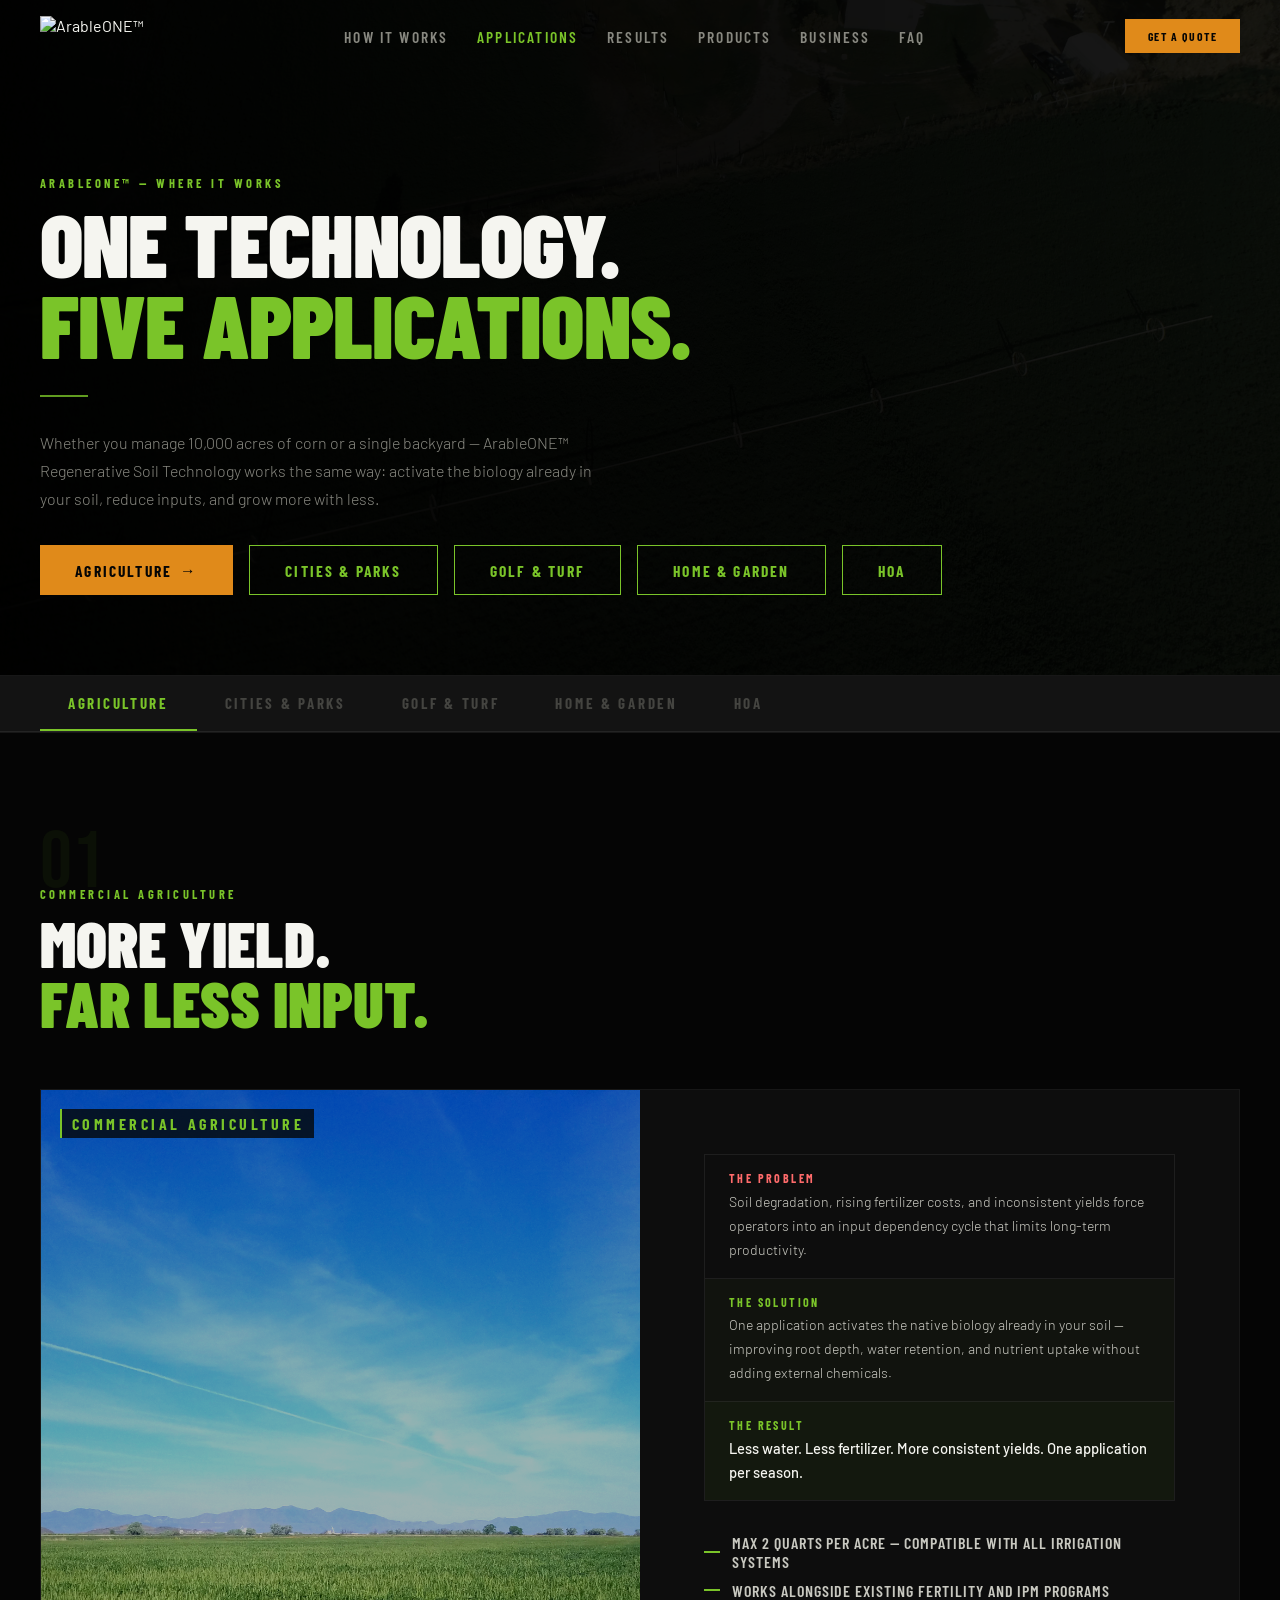
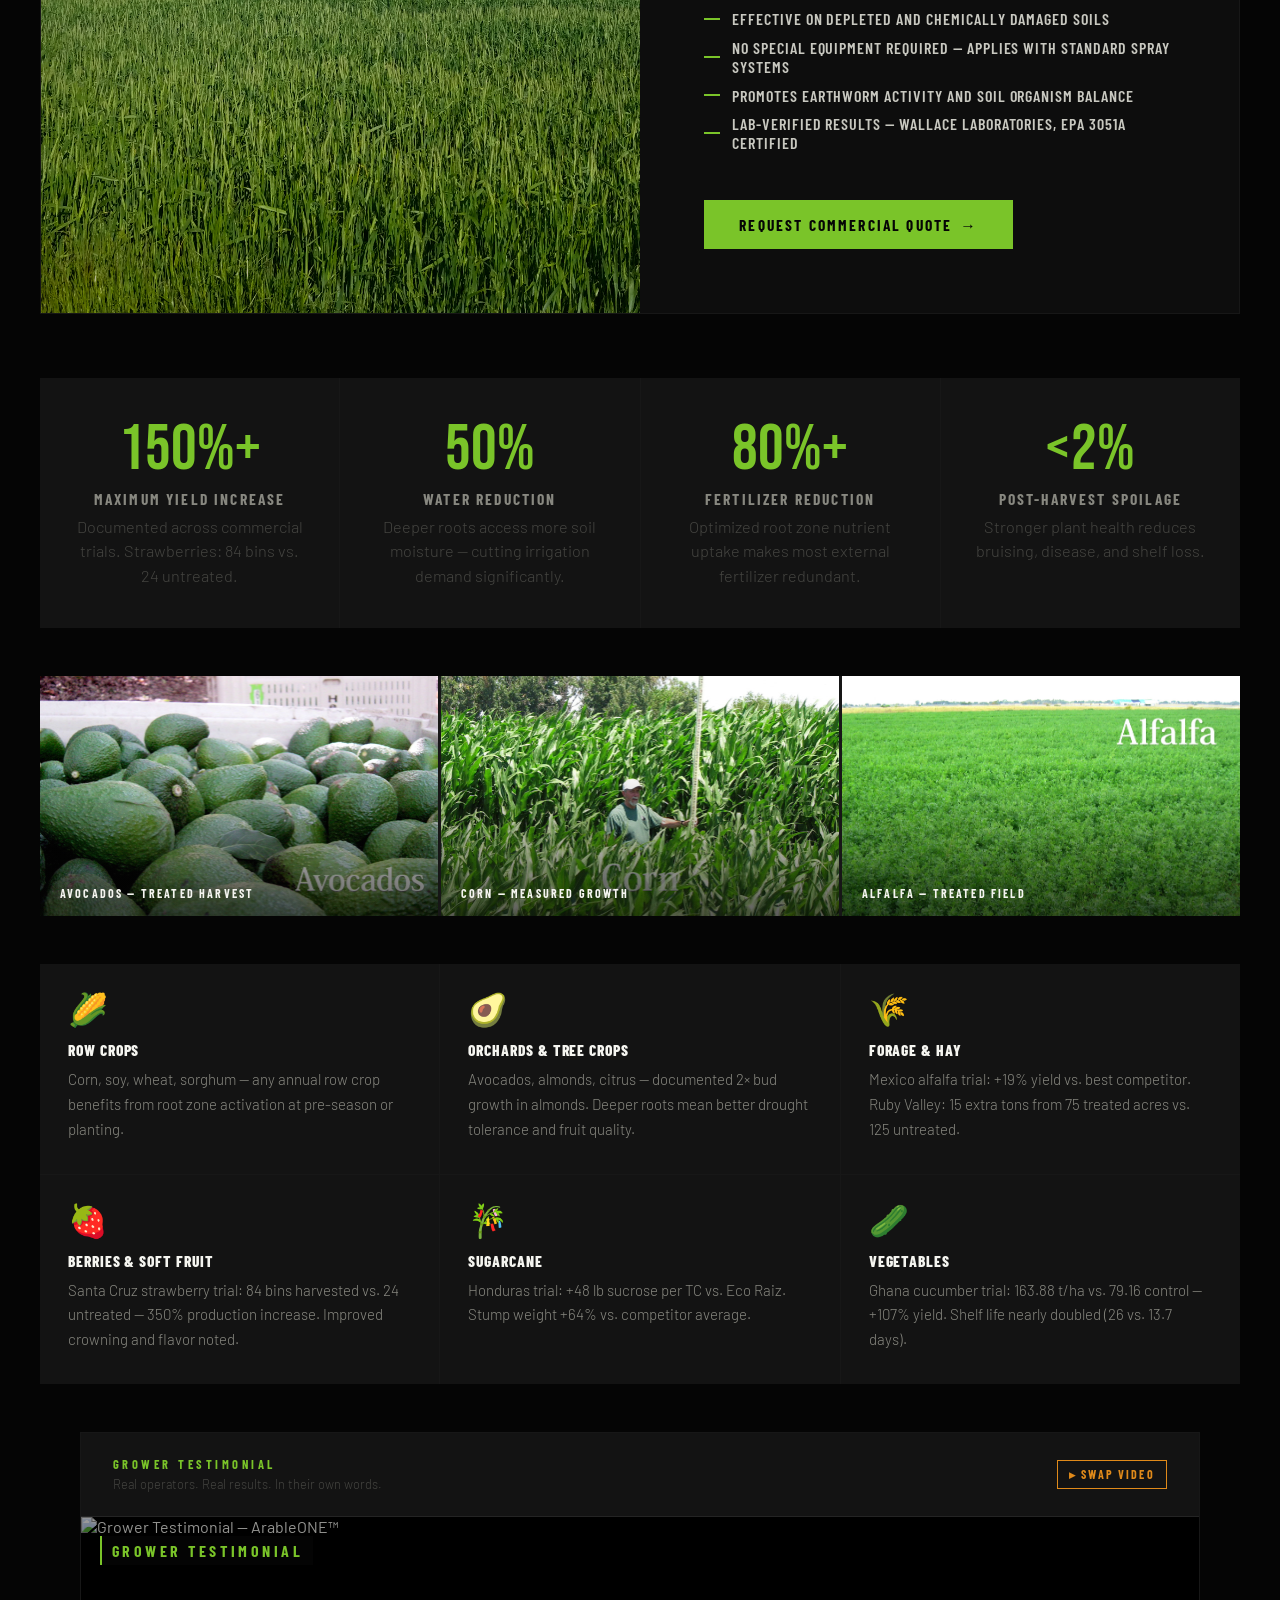
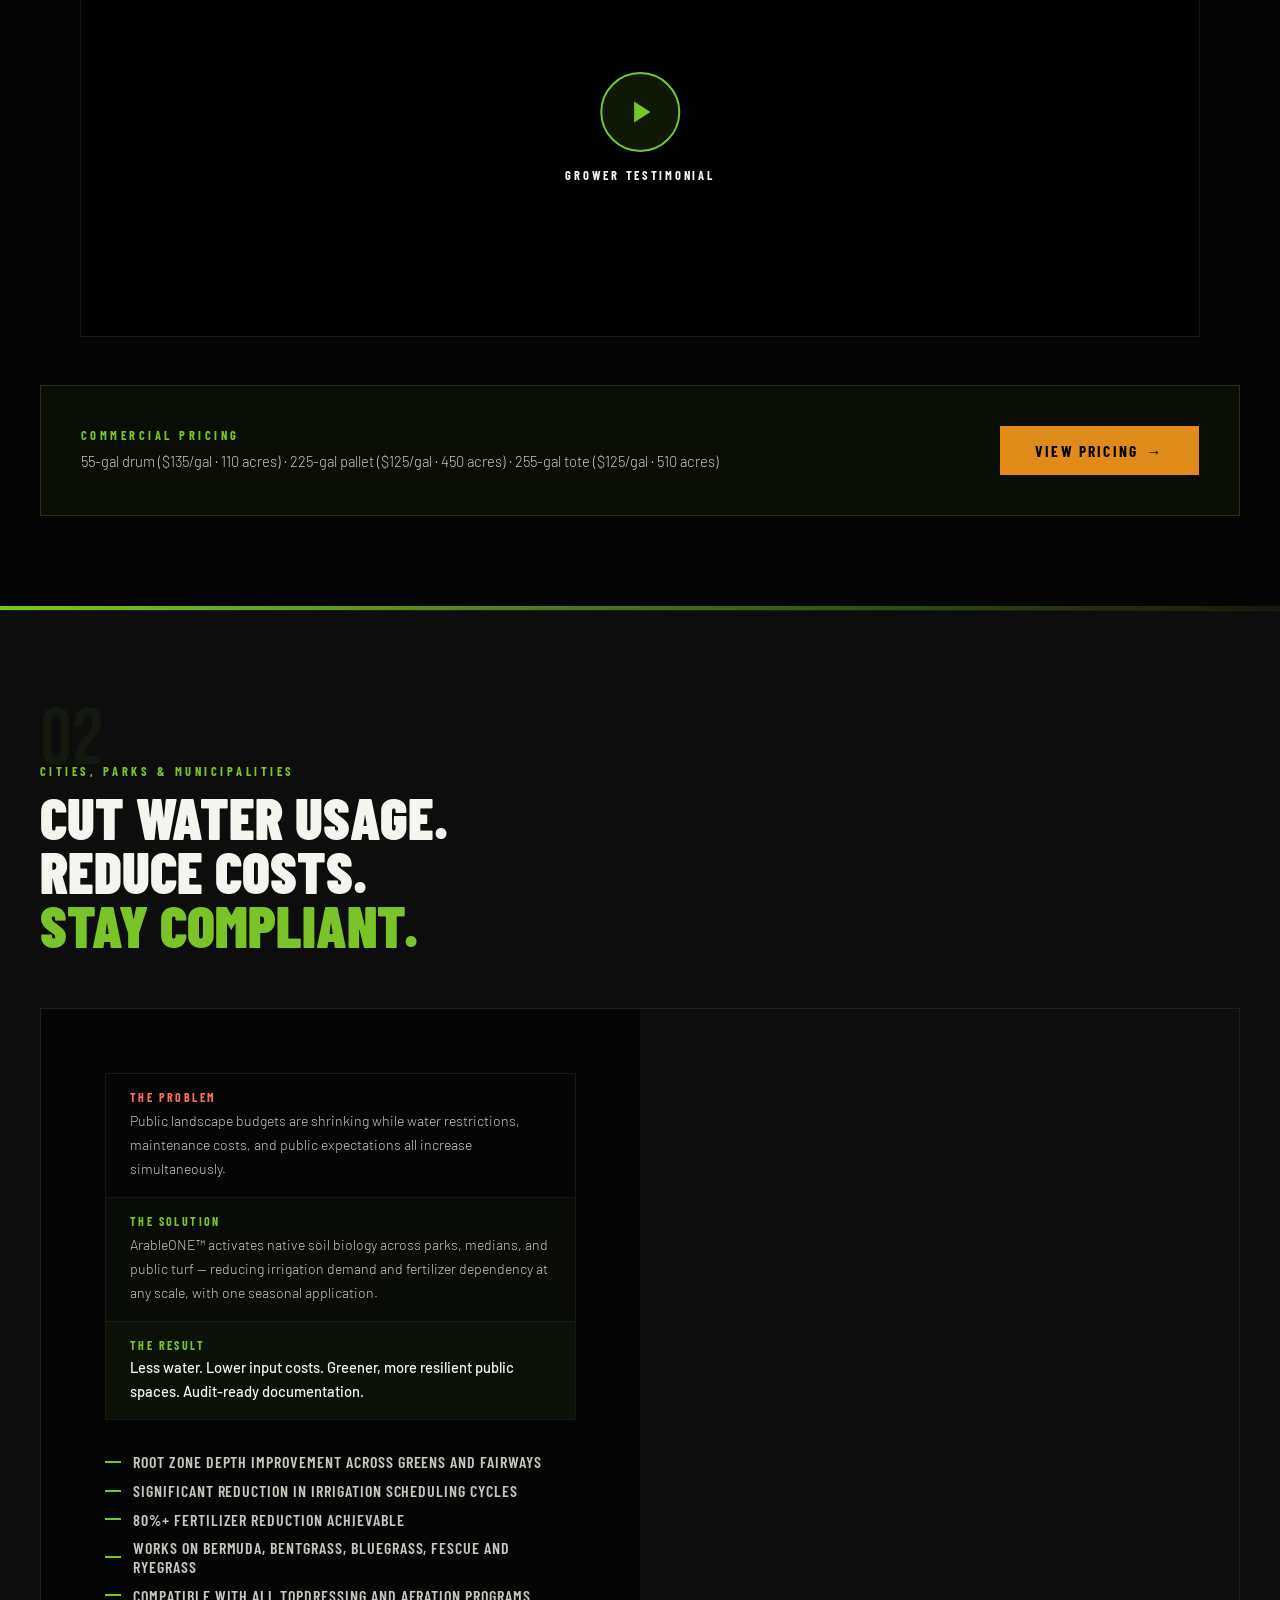
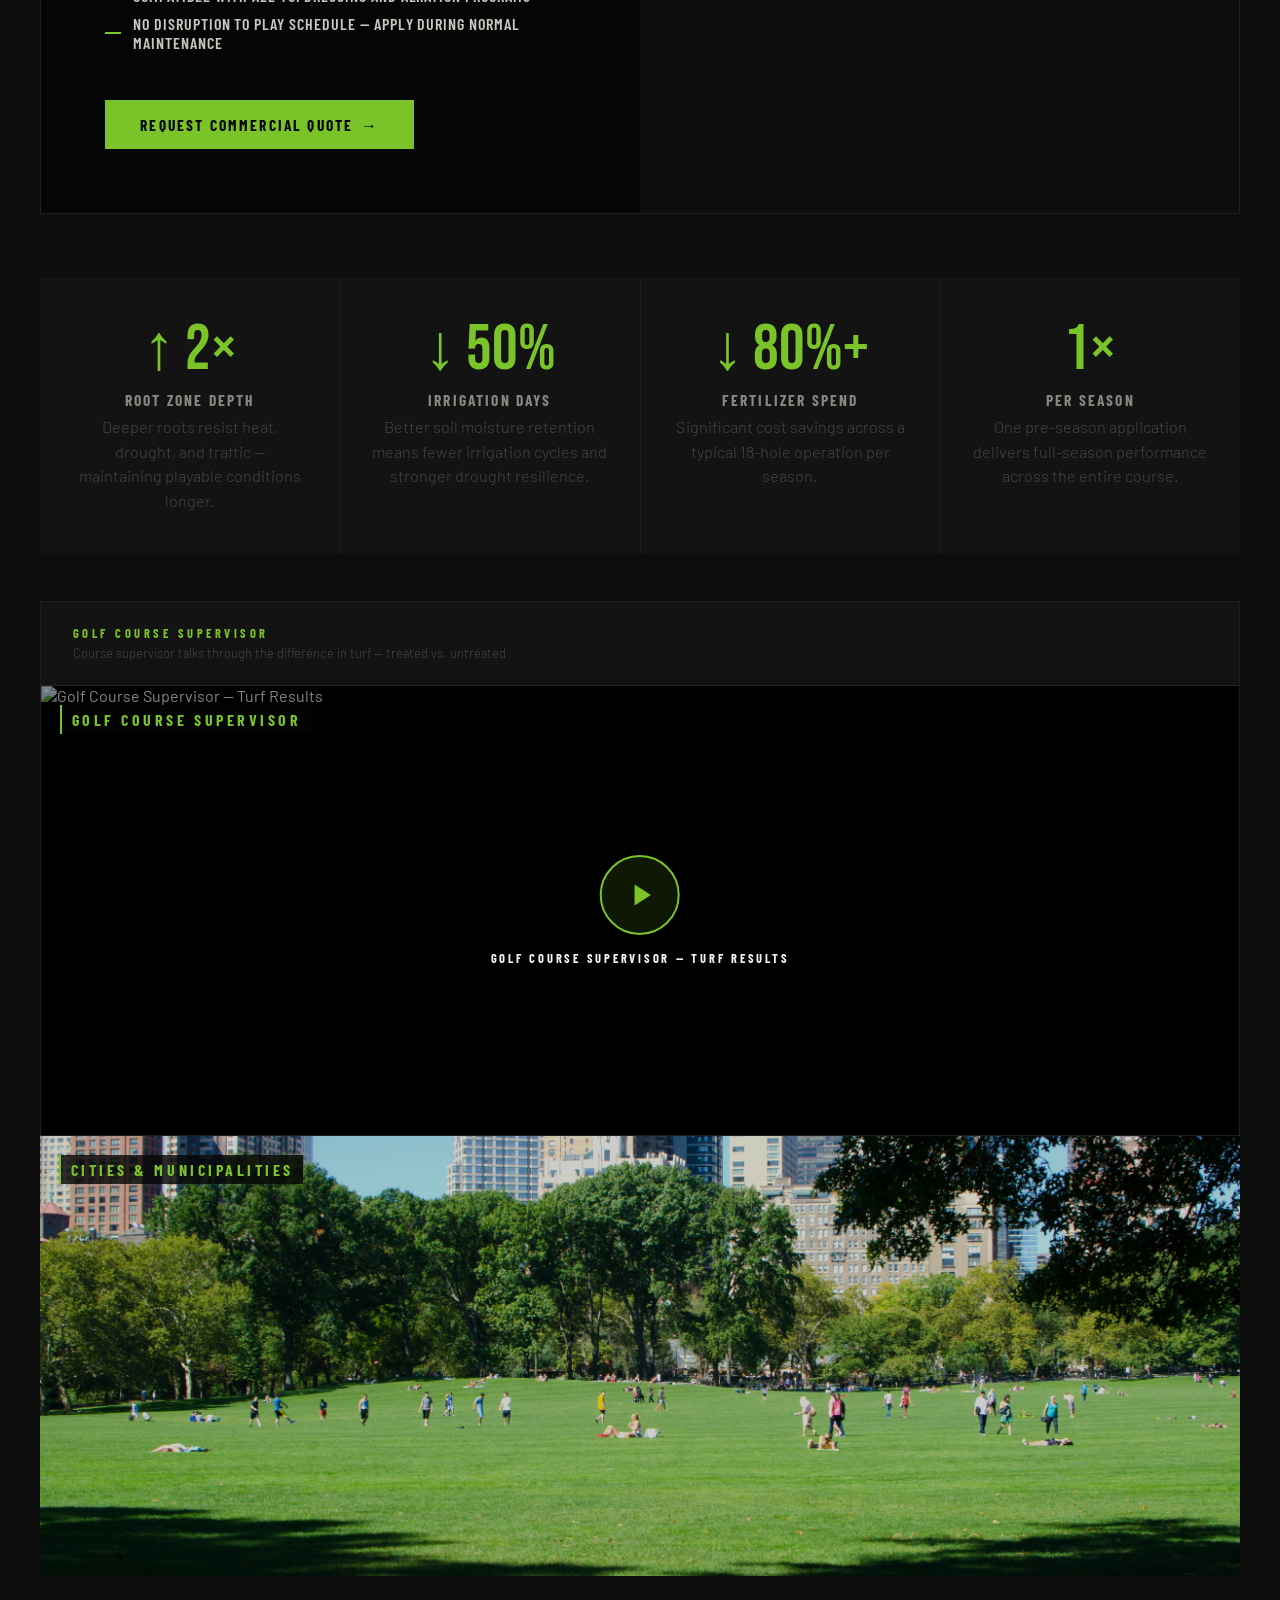
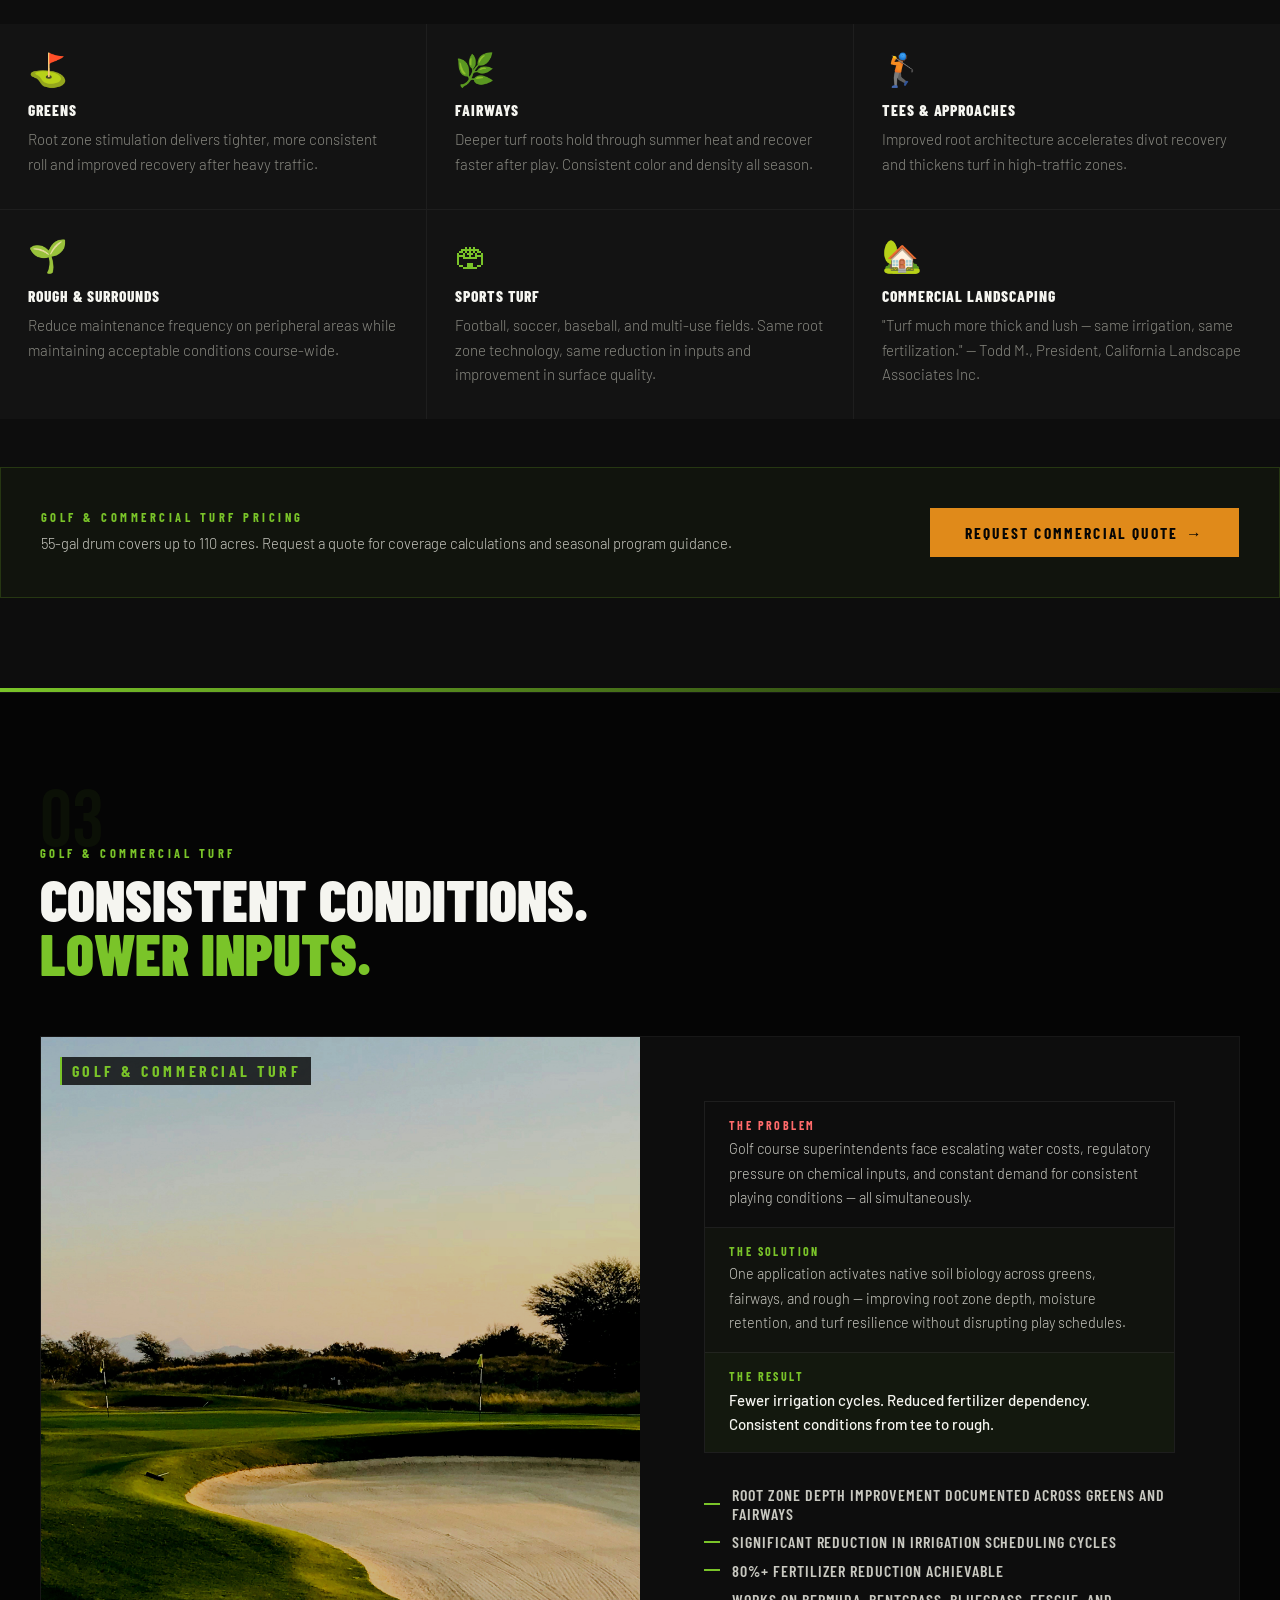
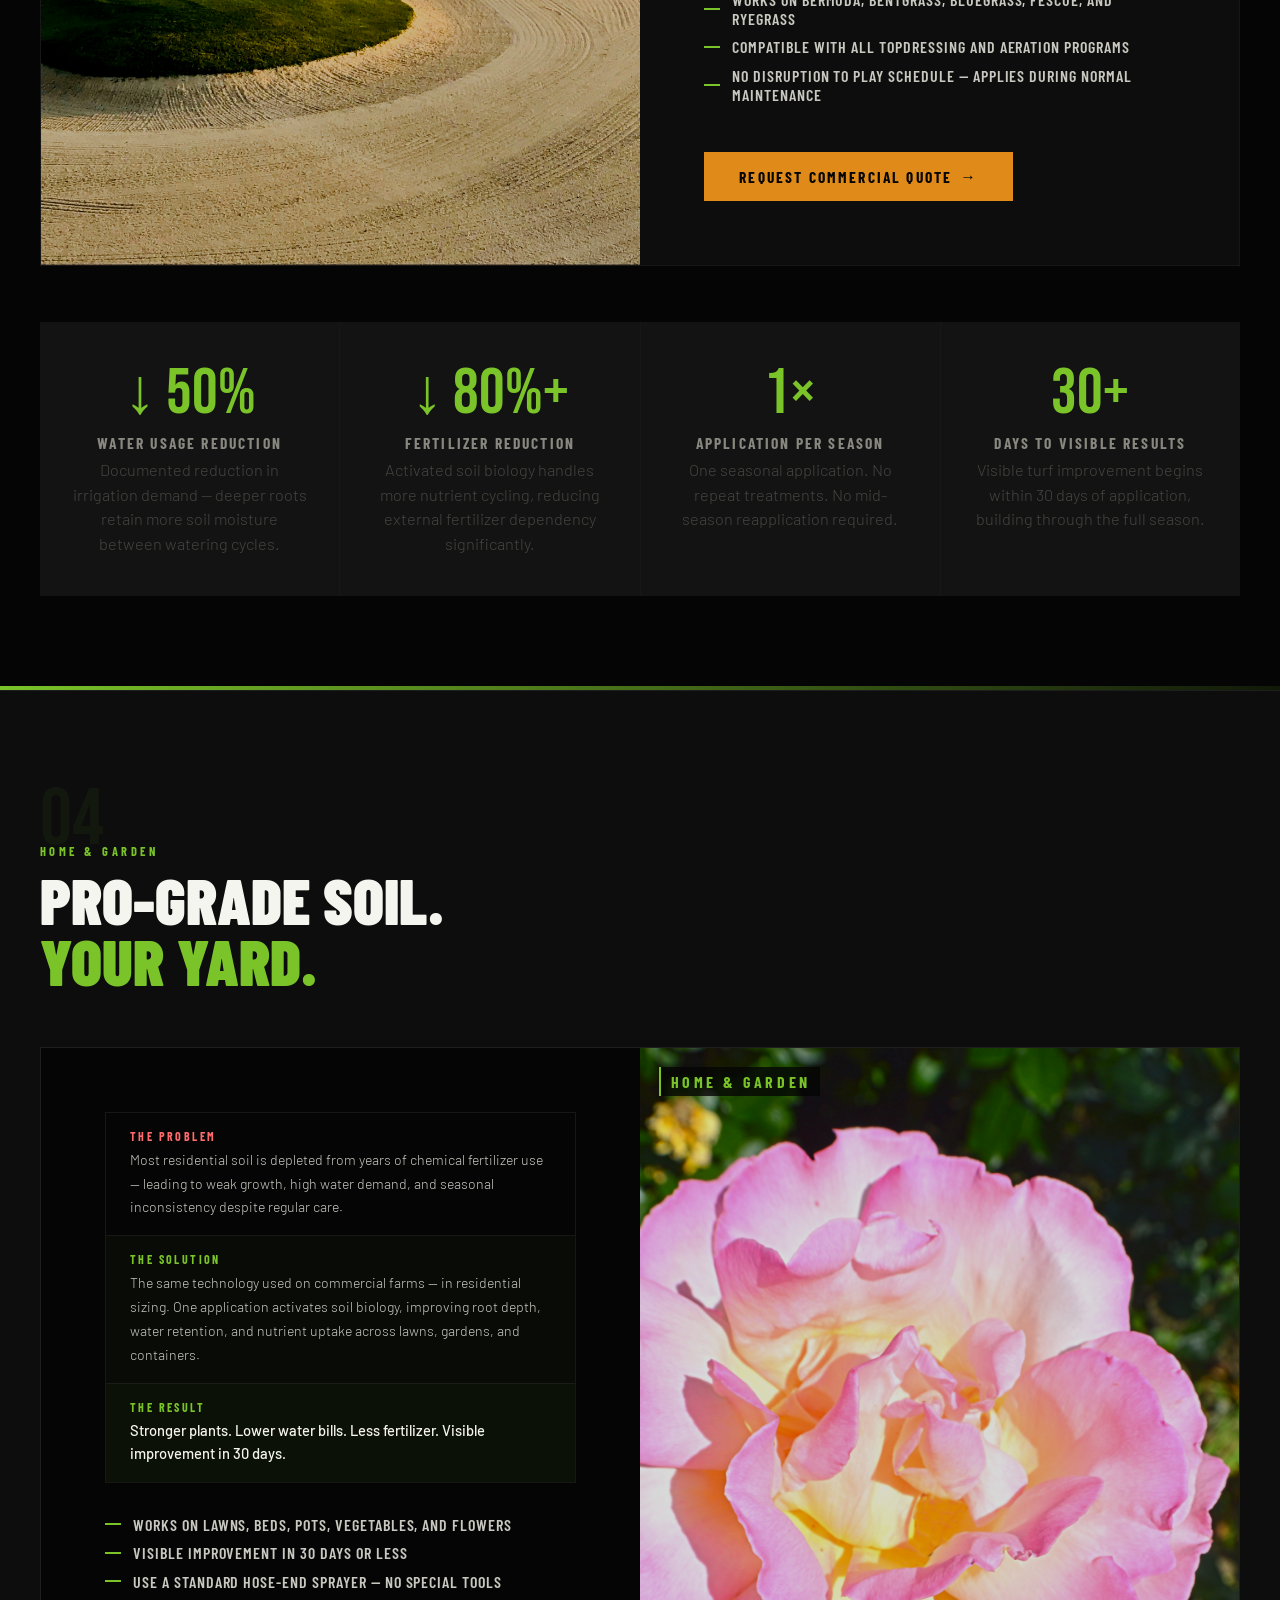
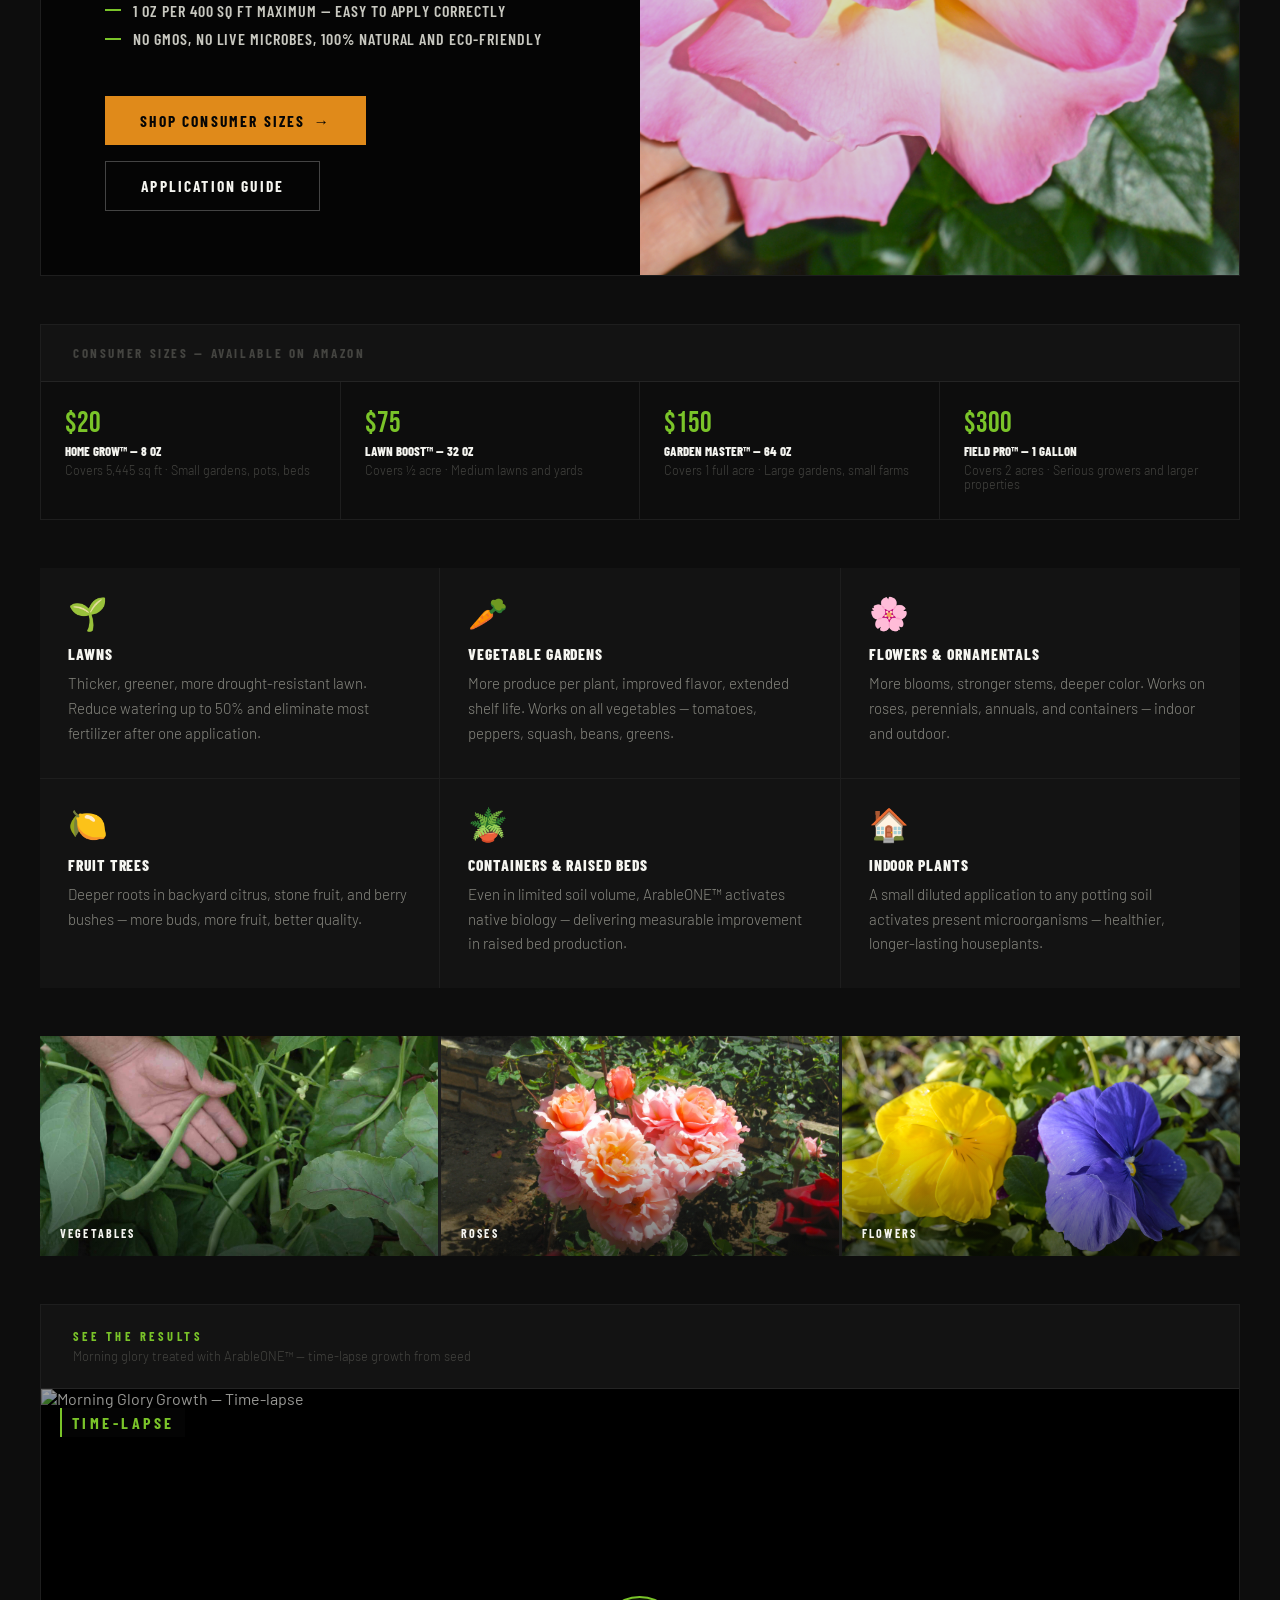
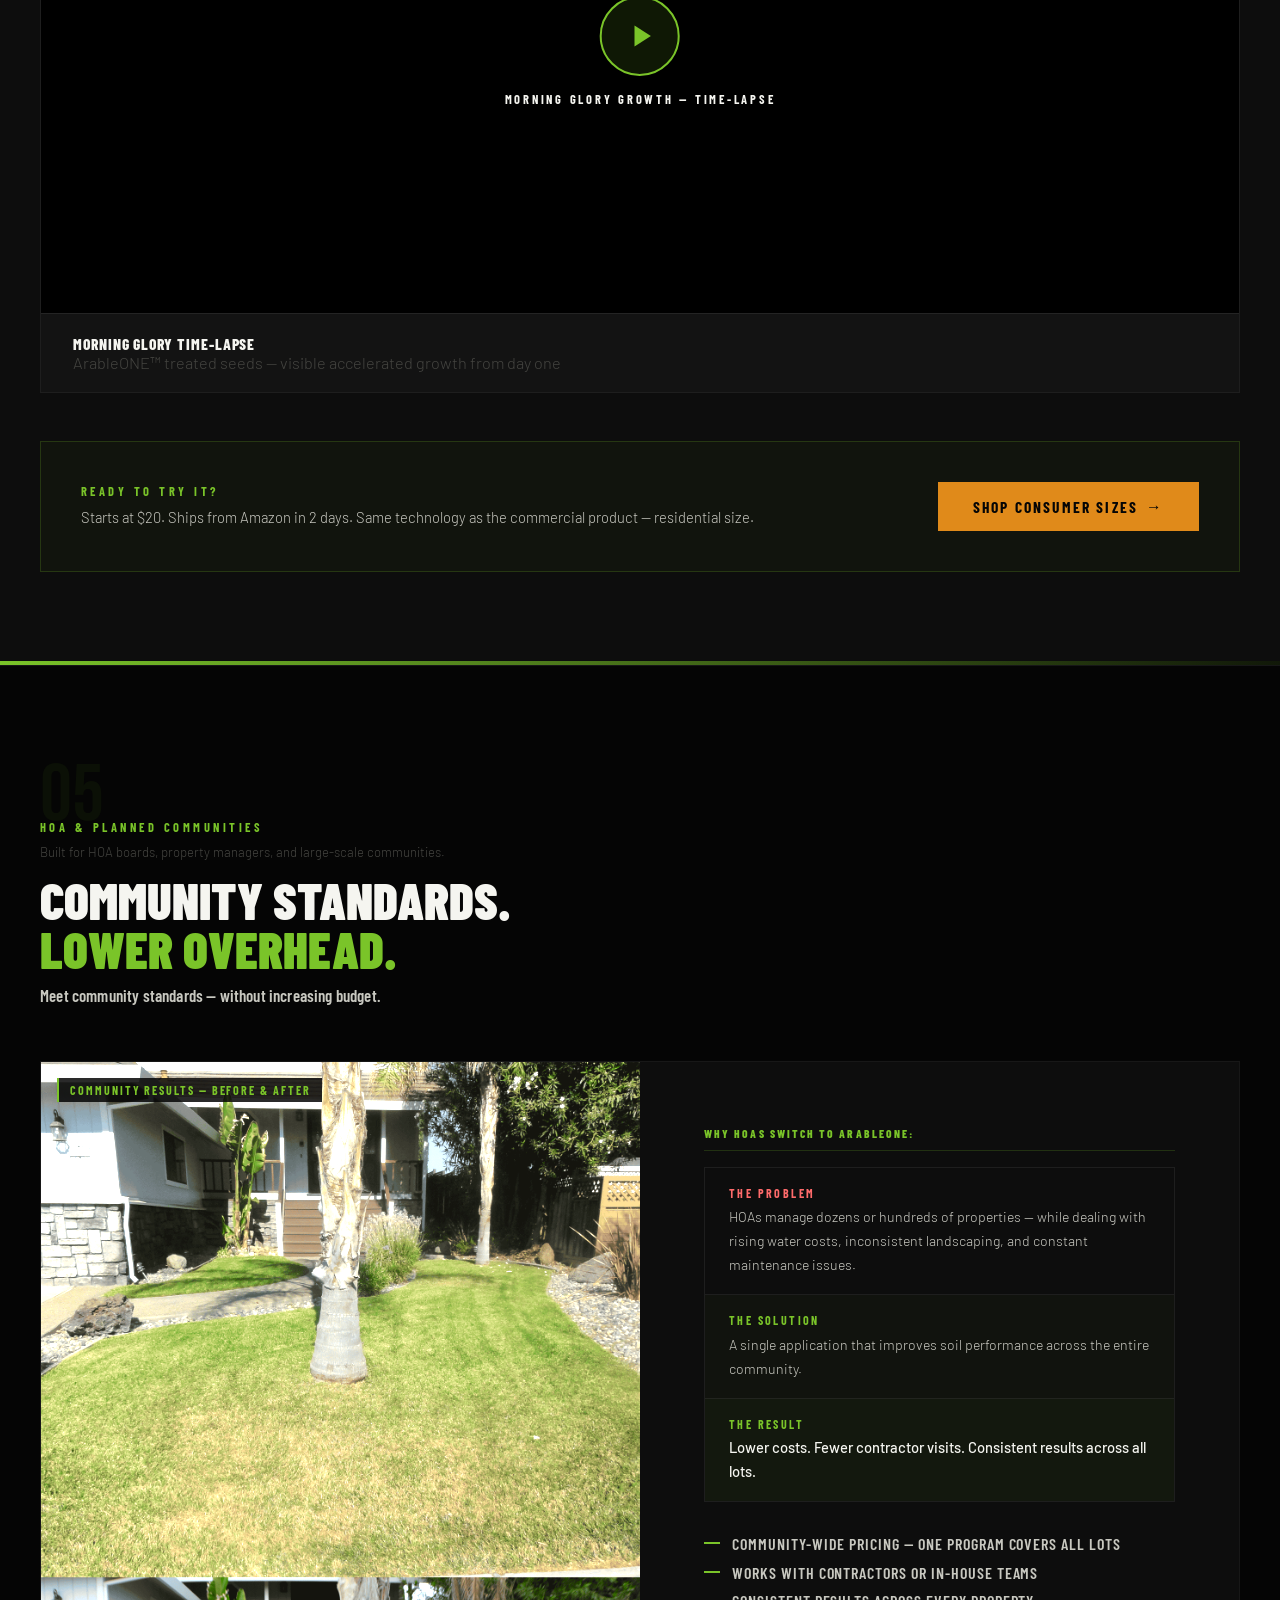
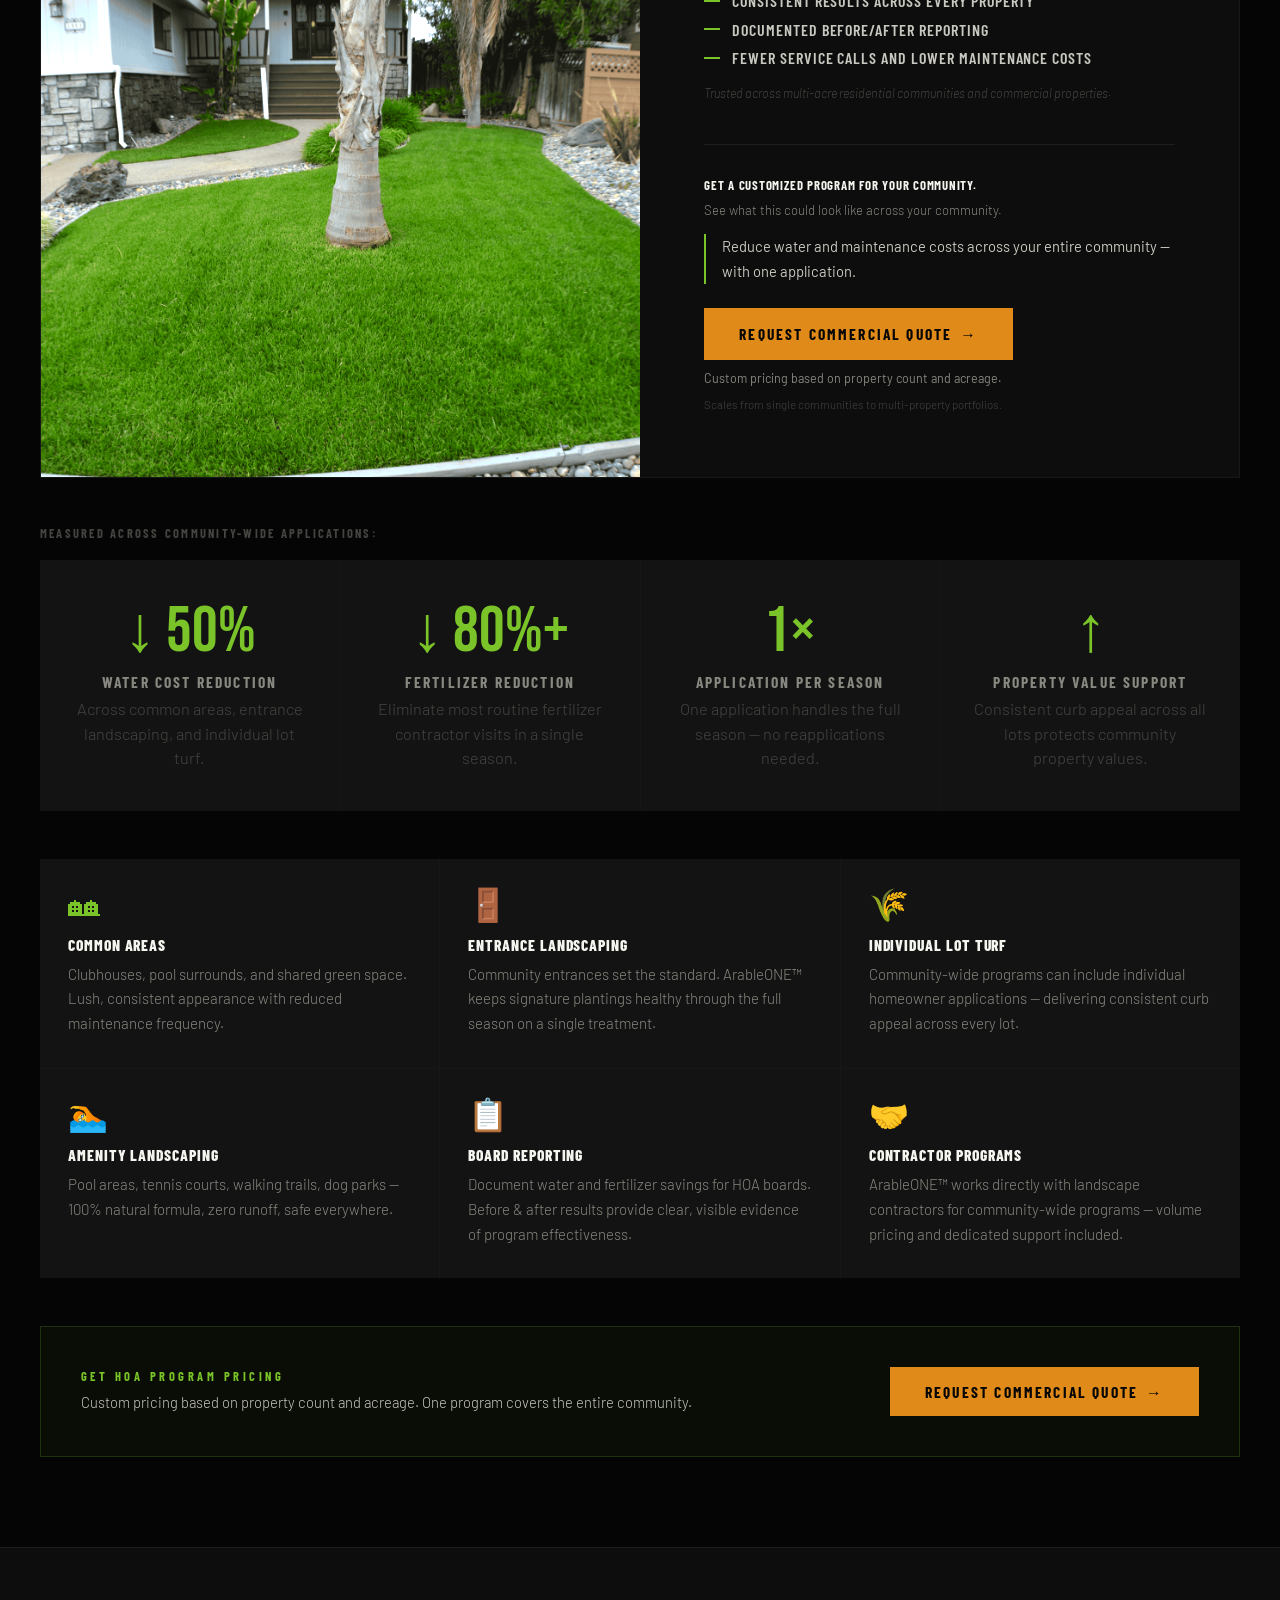
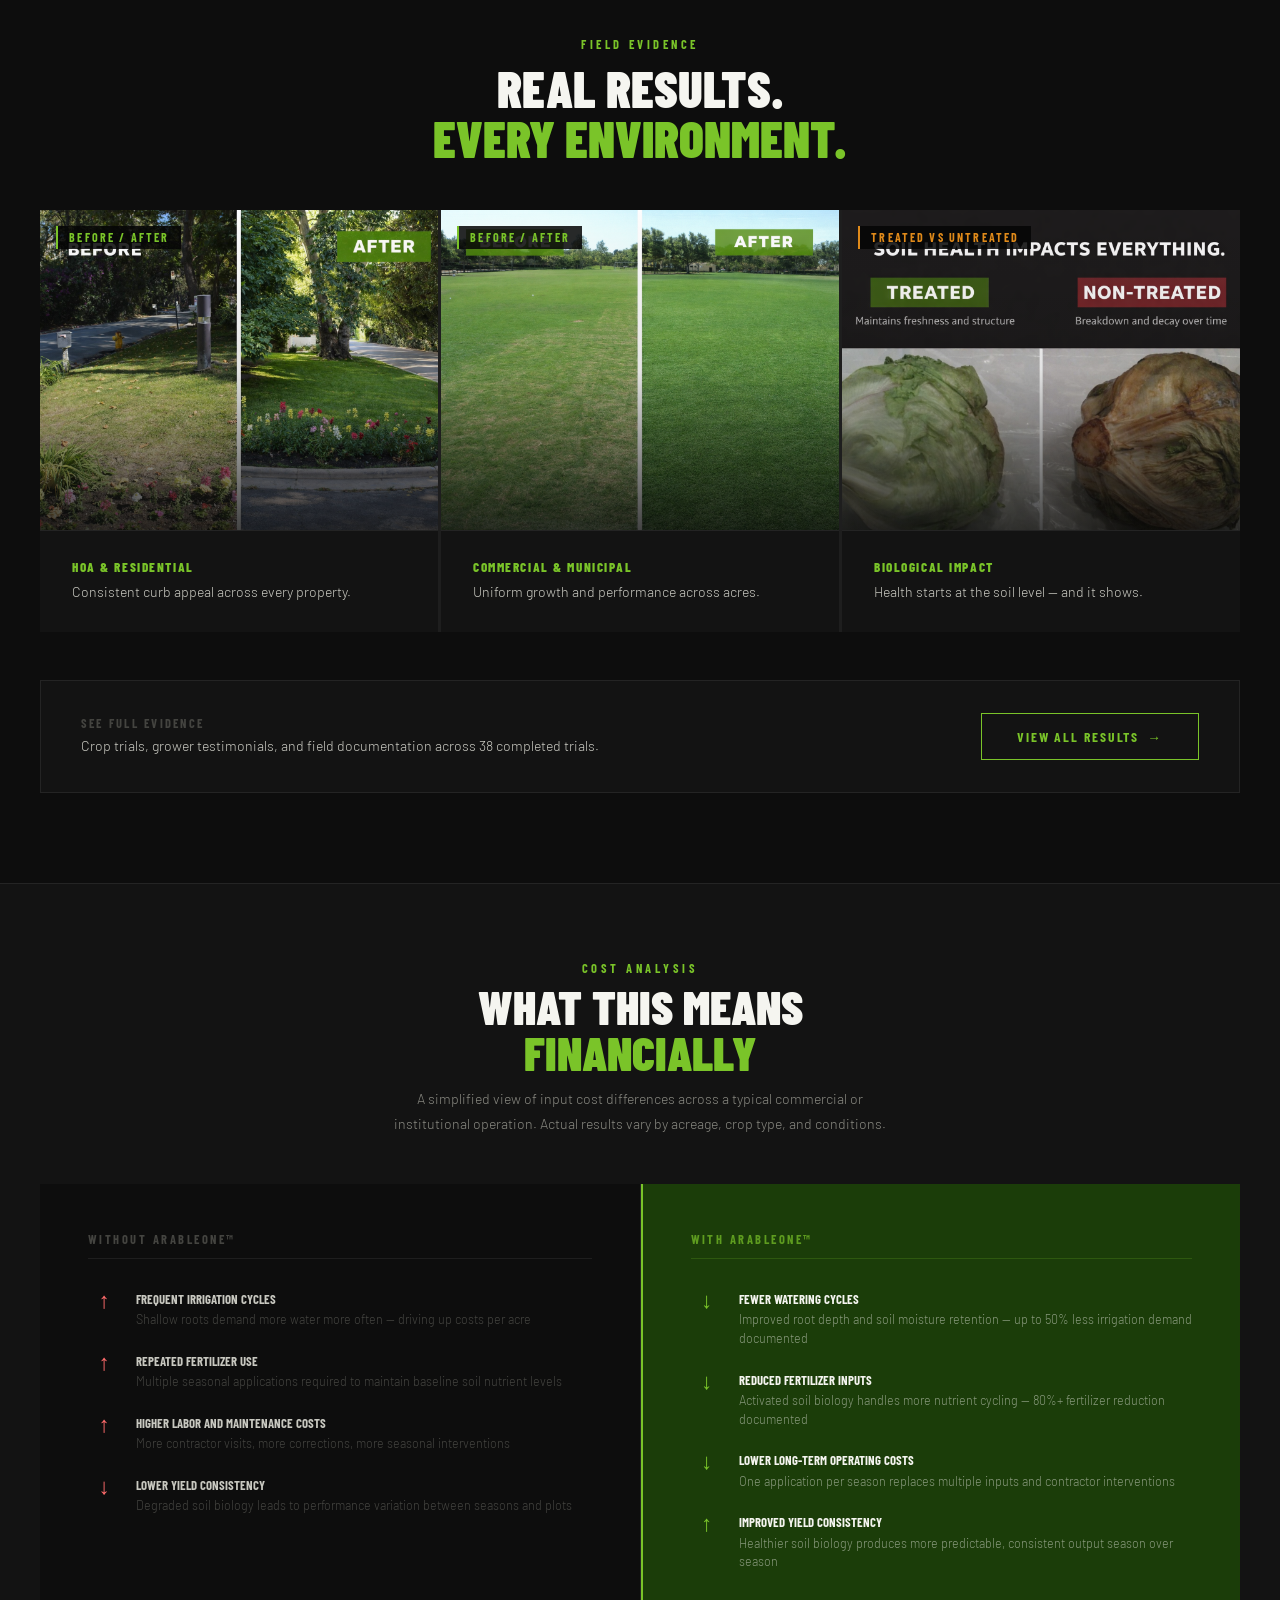
==== commit 29f2524c: "Add files via upload" ====
--- a/applications.html
+++ b/applications.html
@@ -1013,6 +1013,13 @@
           </div>
         </div>
       </div>
+      <div class="detail-visual">
+        <span class="clbl" style="z-index:2">Cities &amp; Municipalities</span>
+        <div style="position:absolute;inset:0;background:rgba(0,0,0,.2);z-index:1;pointer-events:none"></div>
+        <img src="parkcity.jpg" alt="City park treated with ArableONE™" loading="lazy" style="width:100%;height:100%;object-fit:cover;object-position:center;display:block;filter:brightness(1.15) saturate(1.1)"/>
+      </div>
+    </div>
+
     <div class="use-cases" style="margin-top:3rem">
       <div class="use-case">
         <div class="use-case-icon">⛳</div>
@@ -1058,6 +1065,80 @@
 </section>
 
 <div class="sector-divider"></div>
+
+
+<!-- ═══════════════════════════════════════════════
+     03 — GOLF & TURF
+════════════════════════════════════════════════ -->
+<section id="golf" style="padding:clamp(3.5rem,7vw,8rem) 0;background:var(--black);border-top:1px solid var(--border)">
+  <div class="wrap">
+    <div style="margin-bottom:3.5rem">
+      <span style="font-family:'Bebas Neue',cursive;font-size:5rem;line-height:1;color:rgba(122,196,41,.06);display:block;margin-bottom:-1rem">03</span>
+      <p class="lbl" style="margin-bottom:.75rem">Golf &amp; Commercial Turf</p>
+      <h2 style="font-family:var(--fd);font-size:clamp(2.2rem,4.5vw,3.8rem);font-weight:900;line-height:.94;text-transform:uppercase;color:var(--white)">Consistent Conditions.<br/><span style="color:var(--green)">Lower Inputs.</span></h2>
+    </div>
+
+    <div class="detail-split">
+      <div class="detail-visual">
+        <span class="clbl" style="z-index:2">Golf &amp; Commercial Turf</span>
+        <div style="position:absolute;inset:0;background:rgba(0,0,0,.2);z-index:1;pointer-events:none"></div>
+        <img src="goflcourse.jpg" alt="Golf course treated with ArableONE™" loading="lazy" style="width:100%;height:100%;object-fit:cover;object-position:center;display:block;filter:brightness(1.1) saturate(1.15)"/>
+      </div>
+      <div class="detail-text" style="background:var(--s1);display:flex;flex-direction:column;justify-content:center">
+        <div style="display:flex;flex-direction:column;gap:0;margin-bottom:2rem;border:1px solid var(--border)">
+          <div style="padding:1rem 1.5rem;border-bottom:1px solid var(--border)">
+            <p style="font-family:var(--fd);font-size:.75rem;font-weight:700;letter-spacing:.2em;text-transform:uppercase;color:#ff6b6b;margin-bottom:.3rem">The Problem</p>
+            <p style="font-size:.9rem;font-weight:300;line-height:1.7;color:var(--g1)">Golf course superintendents face escalating water costs, regulatory pressure on chemical inputs, and constant demand for consistent playing conditions — all simultaneously.</p>
+          </div>
+          <div style="padding:1rem 1.5rem;border-bottom:1px solid var(--border);background:rgba(122,196,41,.03)">
+            <p style="font-family:var(--fd);font-size:.75rem;font-weight:700;letter-spacing:.2em;text-transform:uppercase;color:var(--green);margin-bottom:.3rem">The Solution</p>
+            <p style="font-size:.9rem;font-weight:300;line-height:1.7;color:var(--g1)">One application activates native soil biology across greens, fairways, and rough — improving root zone depth, moisture retention, and turf resilience without disrupting play schedules.</p>
+          </div>
+          <div style="padding:1rem 1.5rem;background:rgba(122,196,41,.06)">
+            <p style="font-family:var(--fd);font-size:.75rem;font-weight:700;letter-spacing:.2em;text-transform:uppercase;color:var(--green);margin-bottom:.3rem">The Result</p>
+            <p style="font-size:.94rem;font-weight:500;line-height:1.6;color:var(--white)">Fewer irrigation cycles. Reduced fertilizer dependency. Consistent conditions from tee to rough.</p>
+          </div>
+        </div>
+        <ul class="sbulls">
+          <li>Root zone depth improvement documented across greens and fairways</li>
+          <li>Significant reduction in irrigation scheduling cycles</li>
+          <li>80%+ fertilizer reduction achievable</li>
+          <li>Works on Bermuda, bentgrass, bluegrass, fescue, and ryegrass</li>
+          <li>Compatible with all topdressing and aeration programs</li>
+          <li>No disruption to play schedule — applies during normal maintenance</li>
+        </ul>
+        <a href="index.html#b2b" class="btn btn-a" style="align-self:flex-start;margin-top:1rem">Request Commercial Quote <span class="arr">→</span></a>
+      </div>
+    </div>
+
+    <div class="stat-cards" style="margin-top:3.5rem">
+      <div class="stat-card">
+        <span class="stat-card-n">↓ 50%</span>
+        <span class="stat-card-l">Water Usage Reduction</span>
+        <p class="stat-card-d">Documented reduction in irrigation demand — deeper roots retain more soil moisture between watering cycles.</p>
+      </div>
+      <div class="stat-card">
+        <span class="stat-card-n">↓ 80%+</span>
+        <span class="stat-card-l">Fertilizer Reduction</span>
+        <p class="stat-card-d">Activated soil biology handles more nutrient cycling, reducing external fertilizer dependency significantly.</p>
+      </div>
+      <div class="stat-card">
+        <span class="stat-card-n">1×</span>
+        <span class="stat-card-l">Application Per Season</span>
+        <p class="stat-card-d">One seasonal application. No repeat treatments. No mid-season reapplication required.</p>
+      </div>
+      <div class="stat-card">
+        <span class="stat-card-n">30+</span>
+        <span class="stat-card-l">Days to Visible Results</span>
+        <p class="stat-card-d">Visible turf improvement begins within 30 days of application, building through the full season.</p>
+      </div>
+    </div>
+
+  </div>
+</section>
+
+<div class="sector-divider"></div>
+
 
 <!-- ═══════════════════════════════════════════════
      04 — HOME & GARDEN
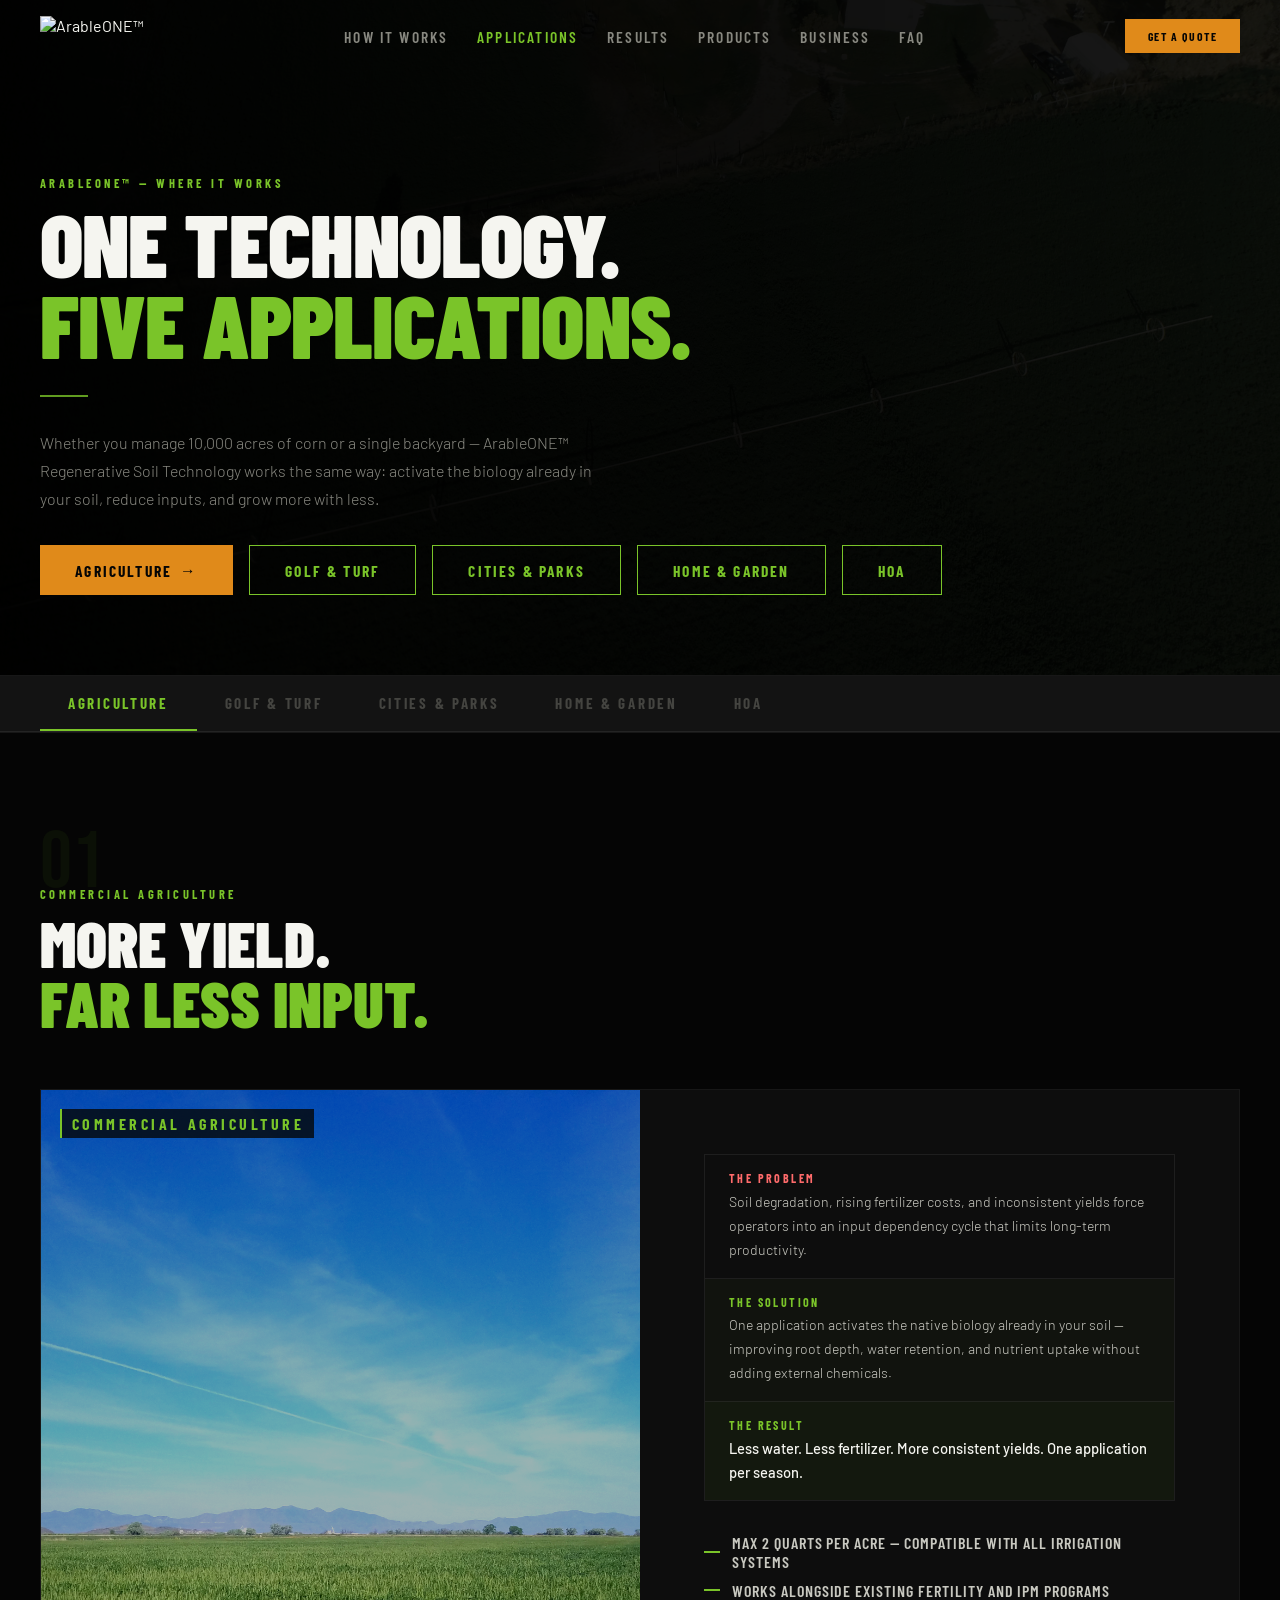
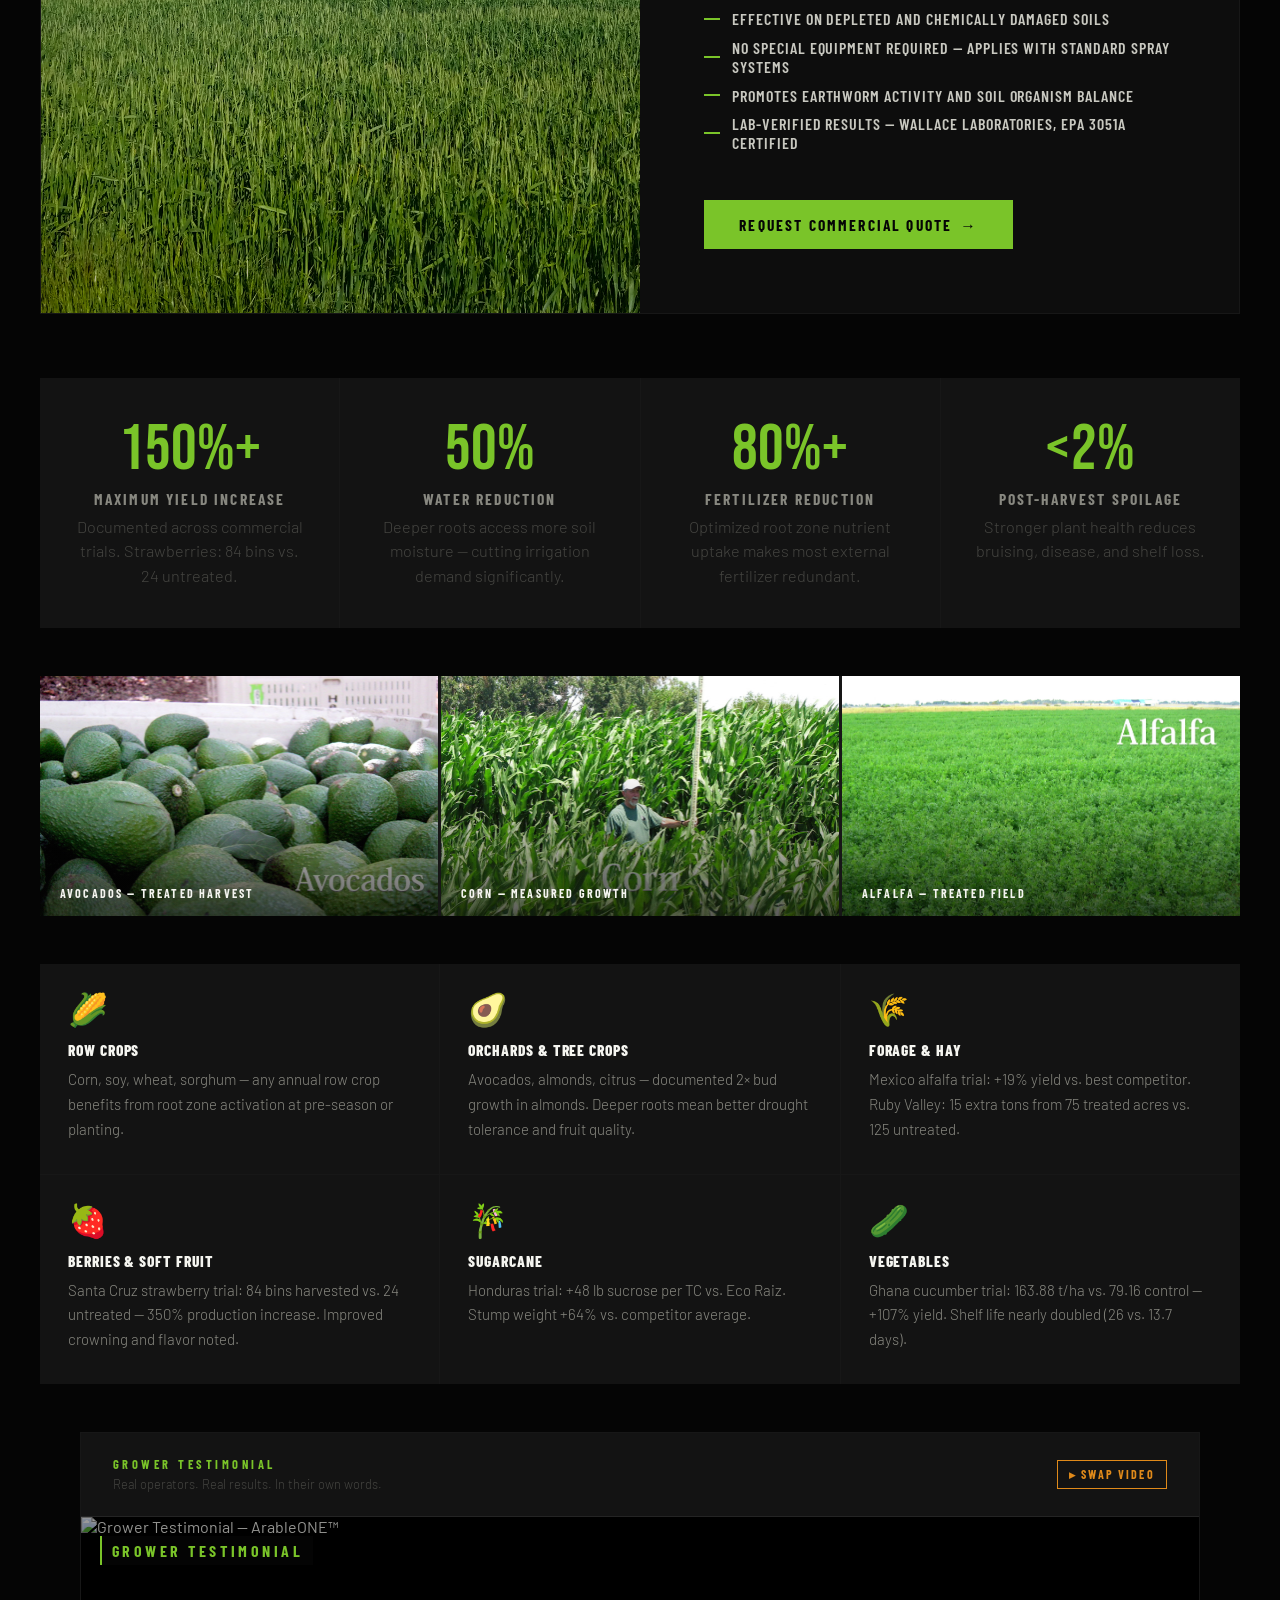
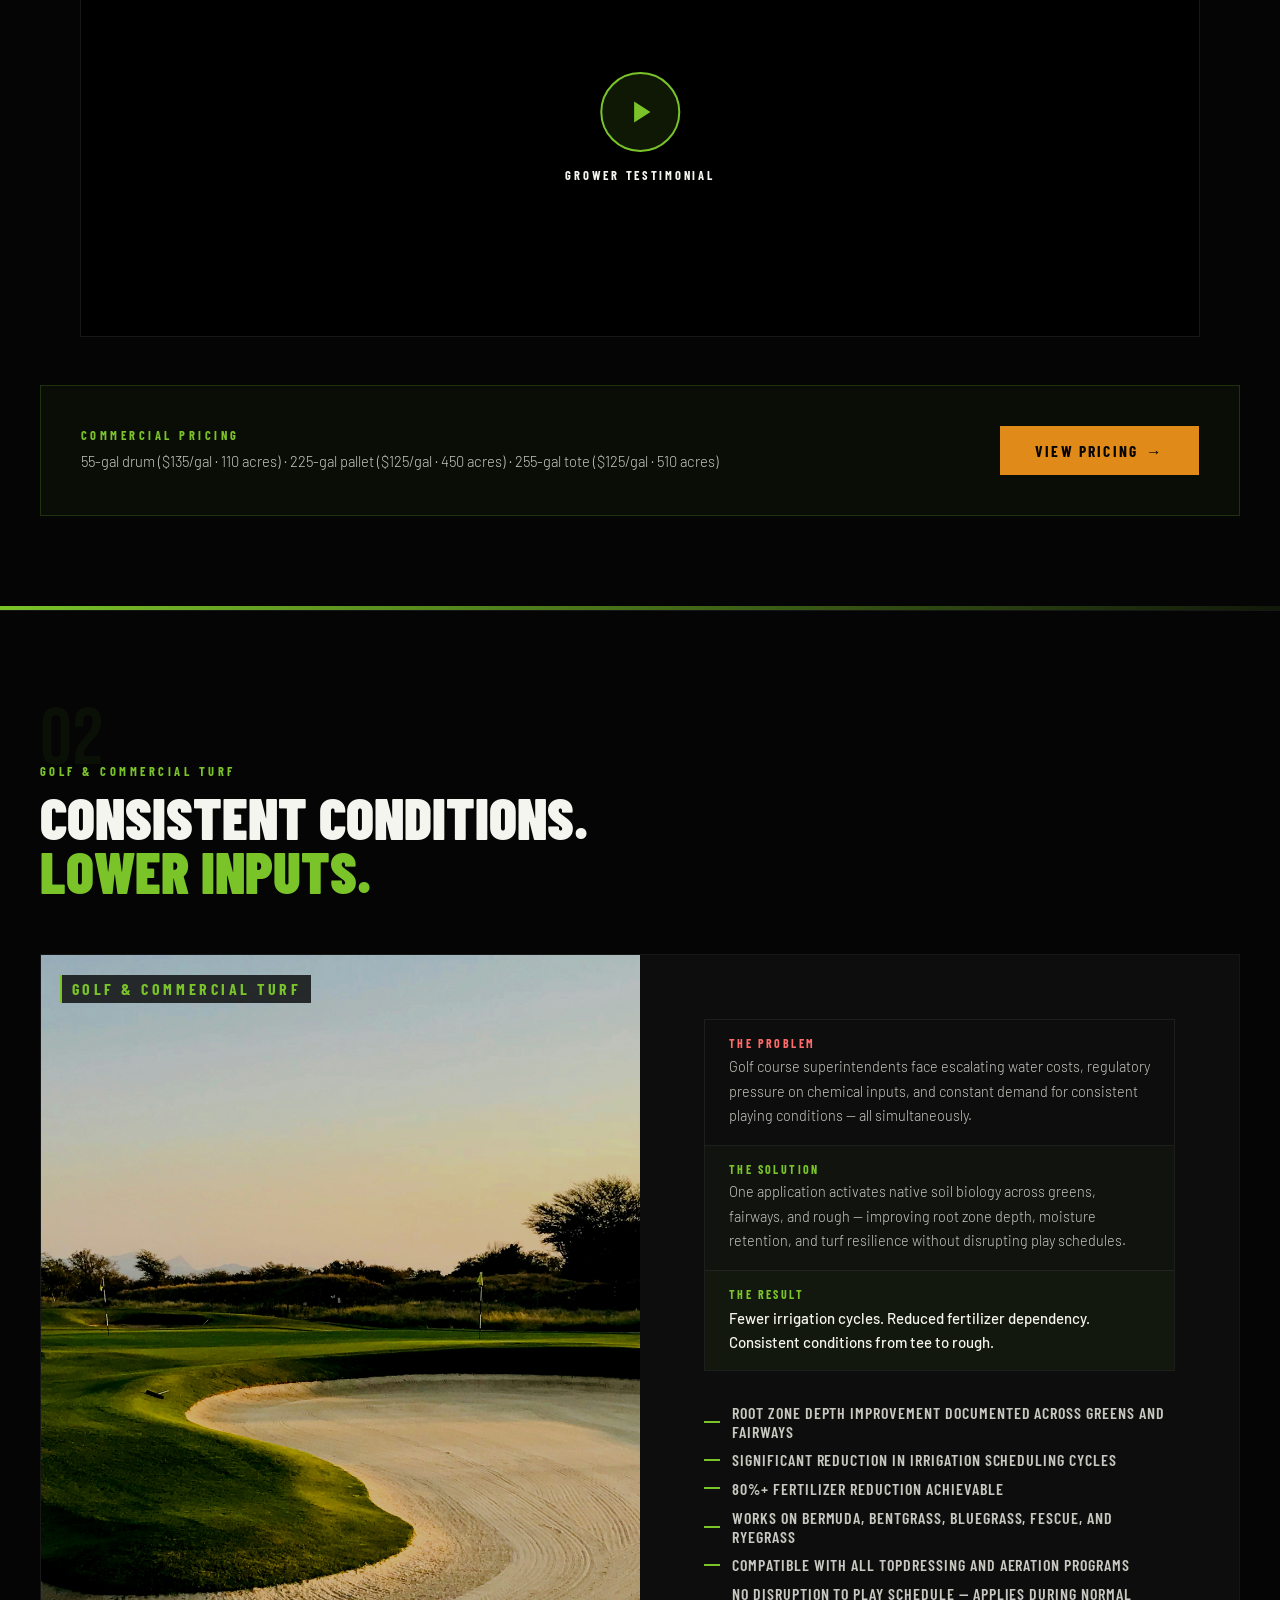
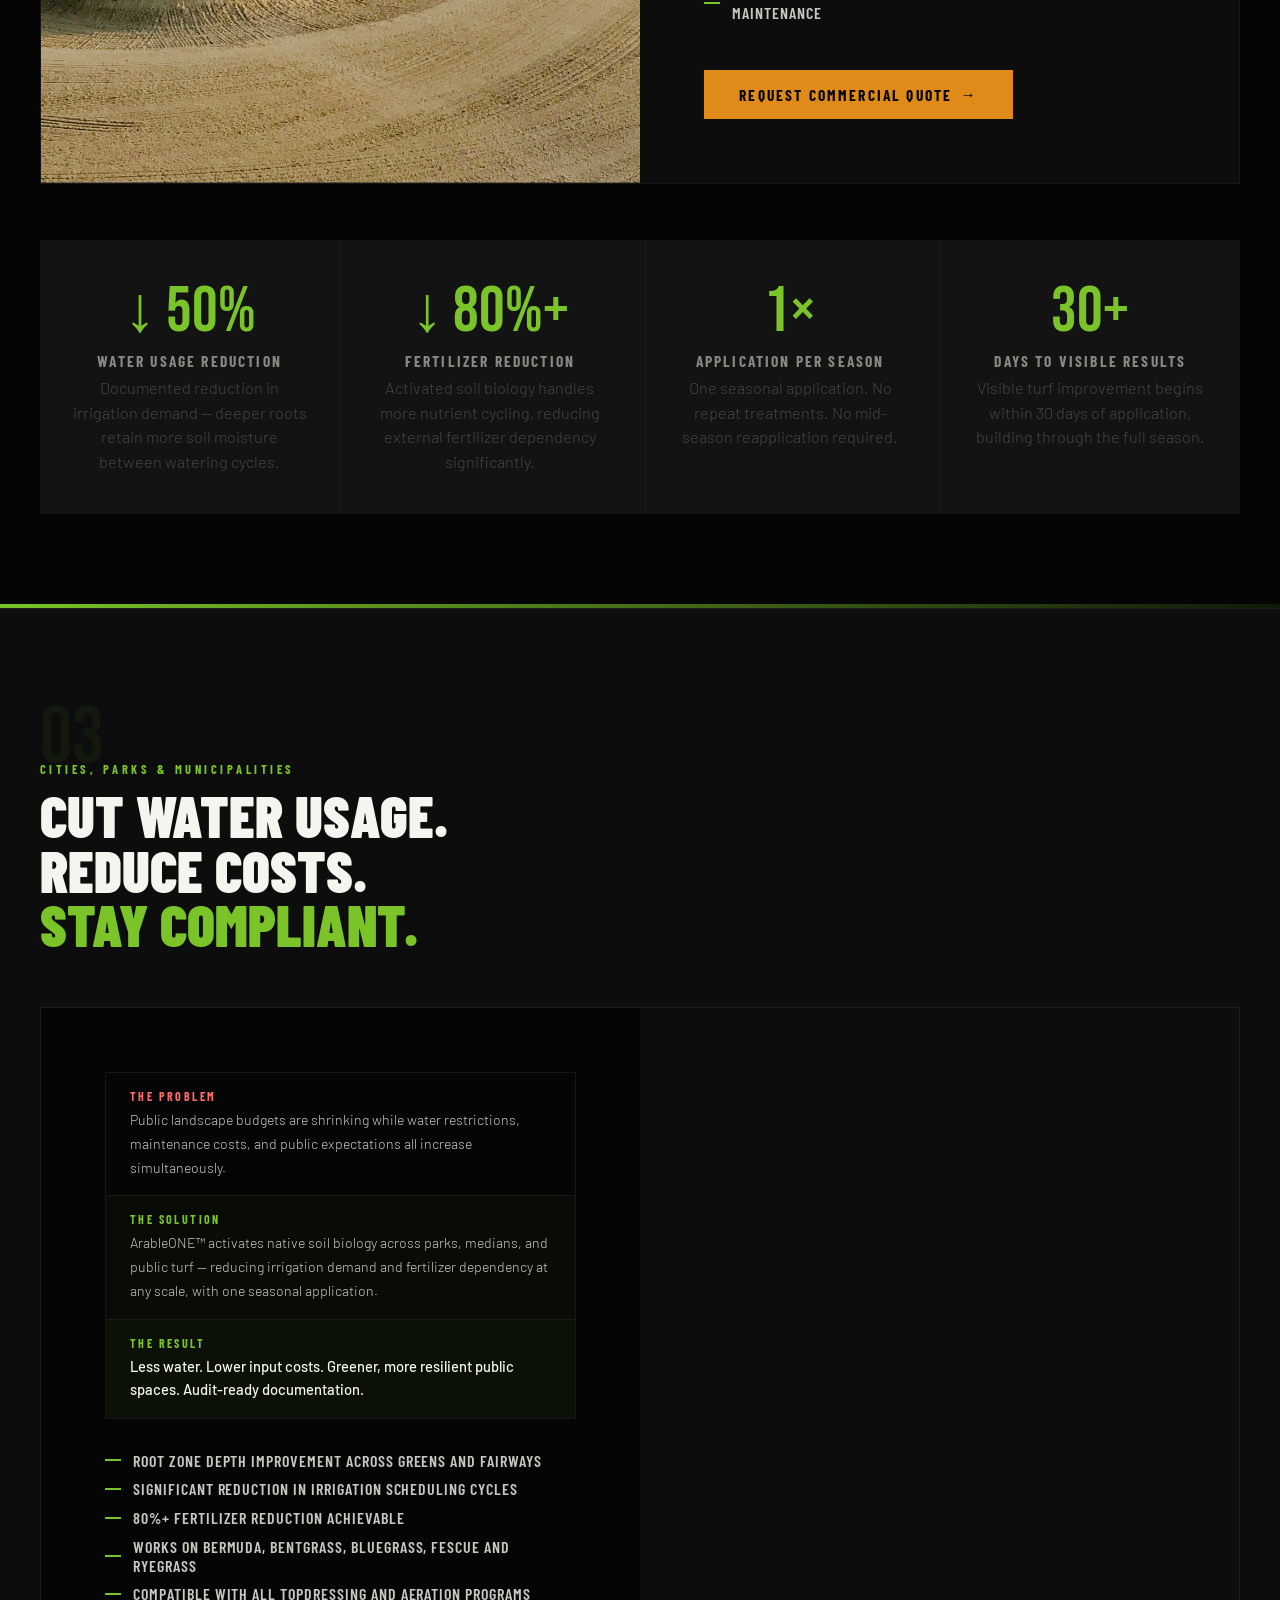
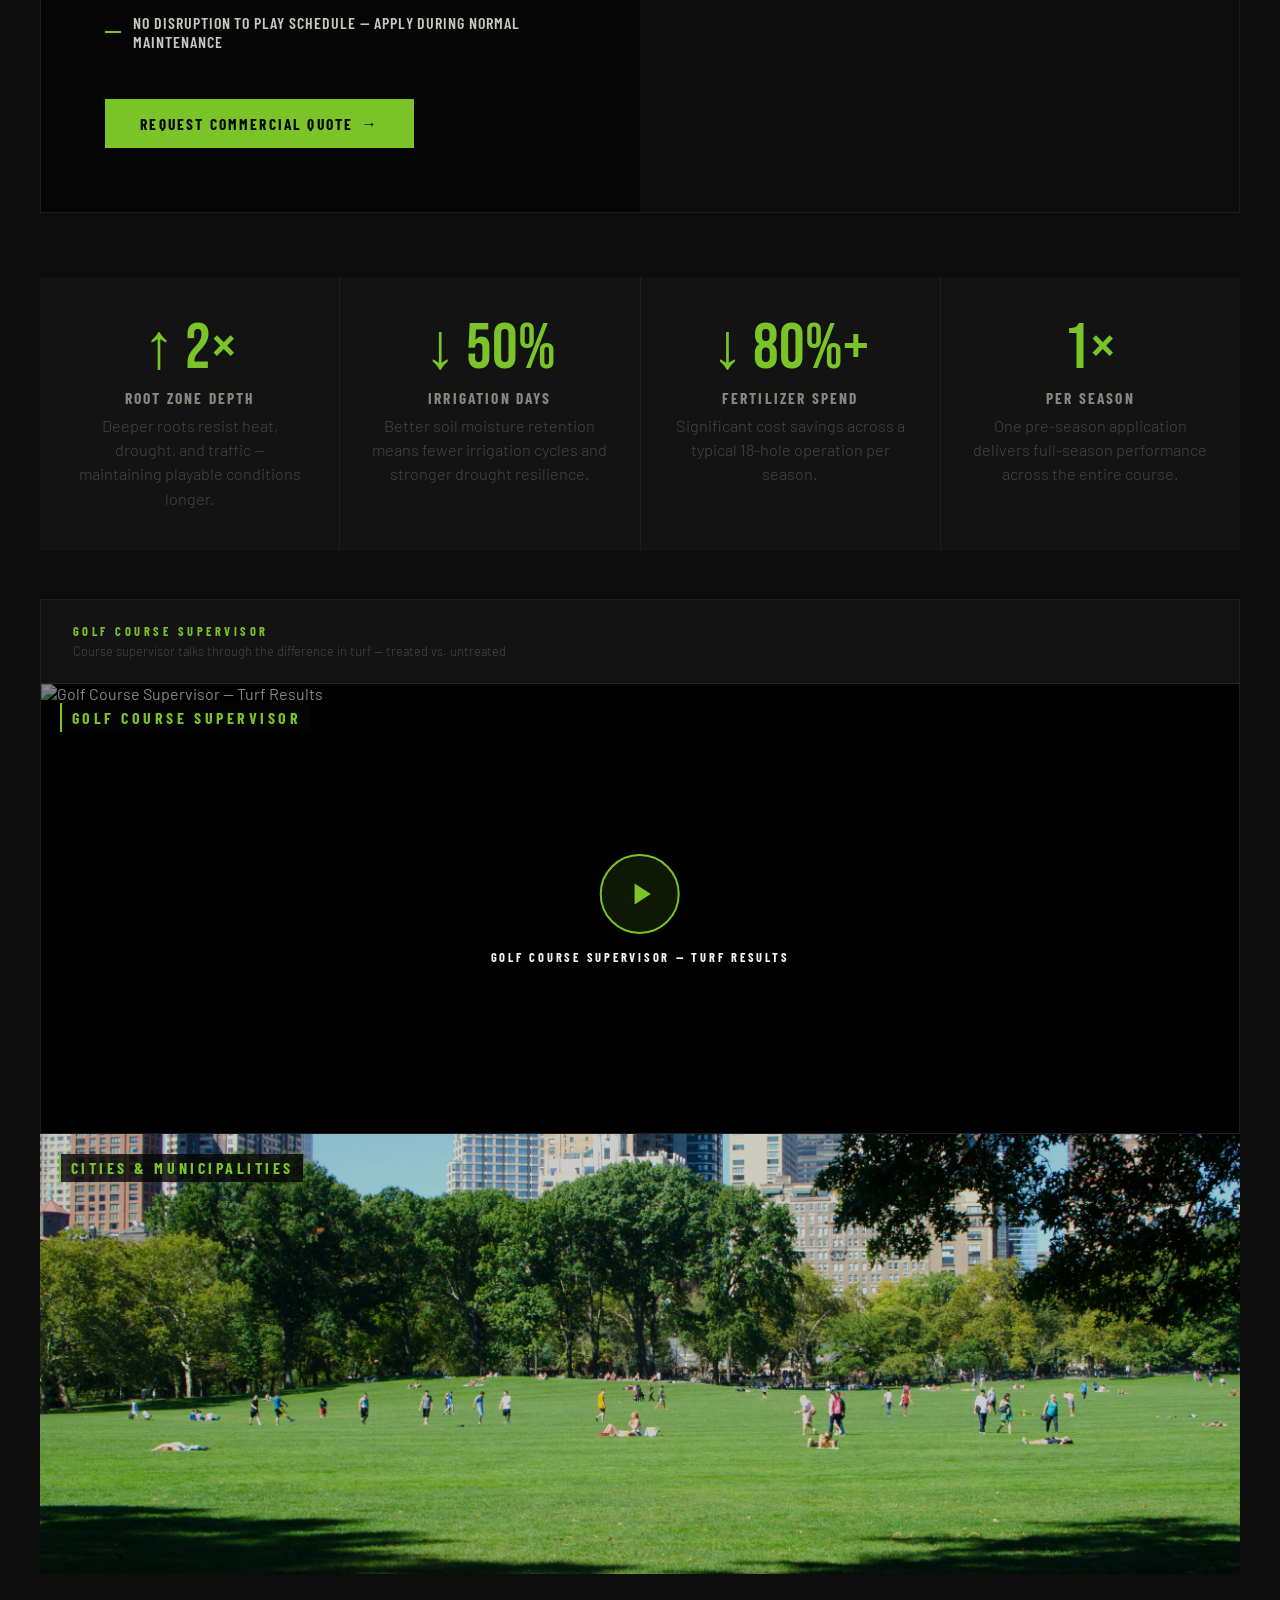
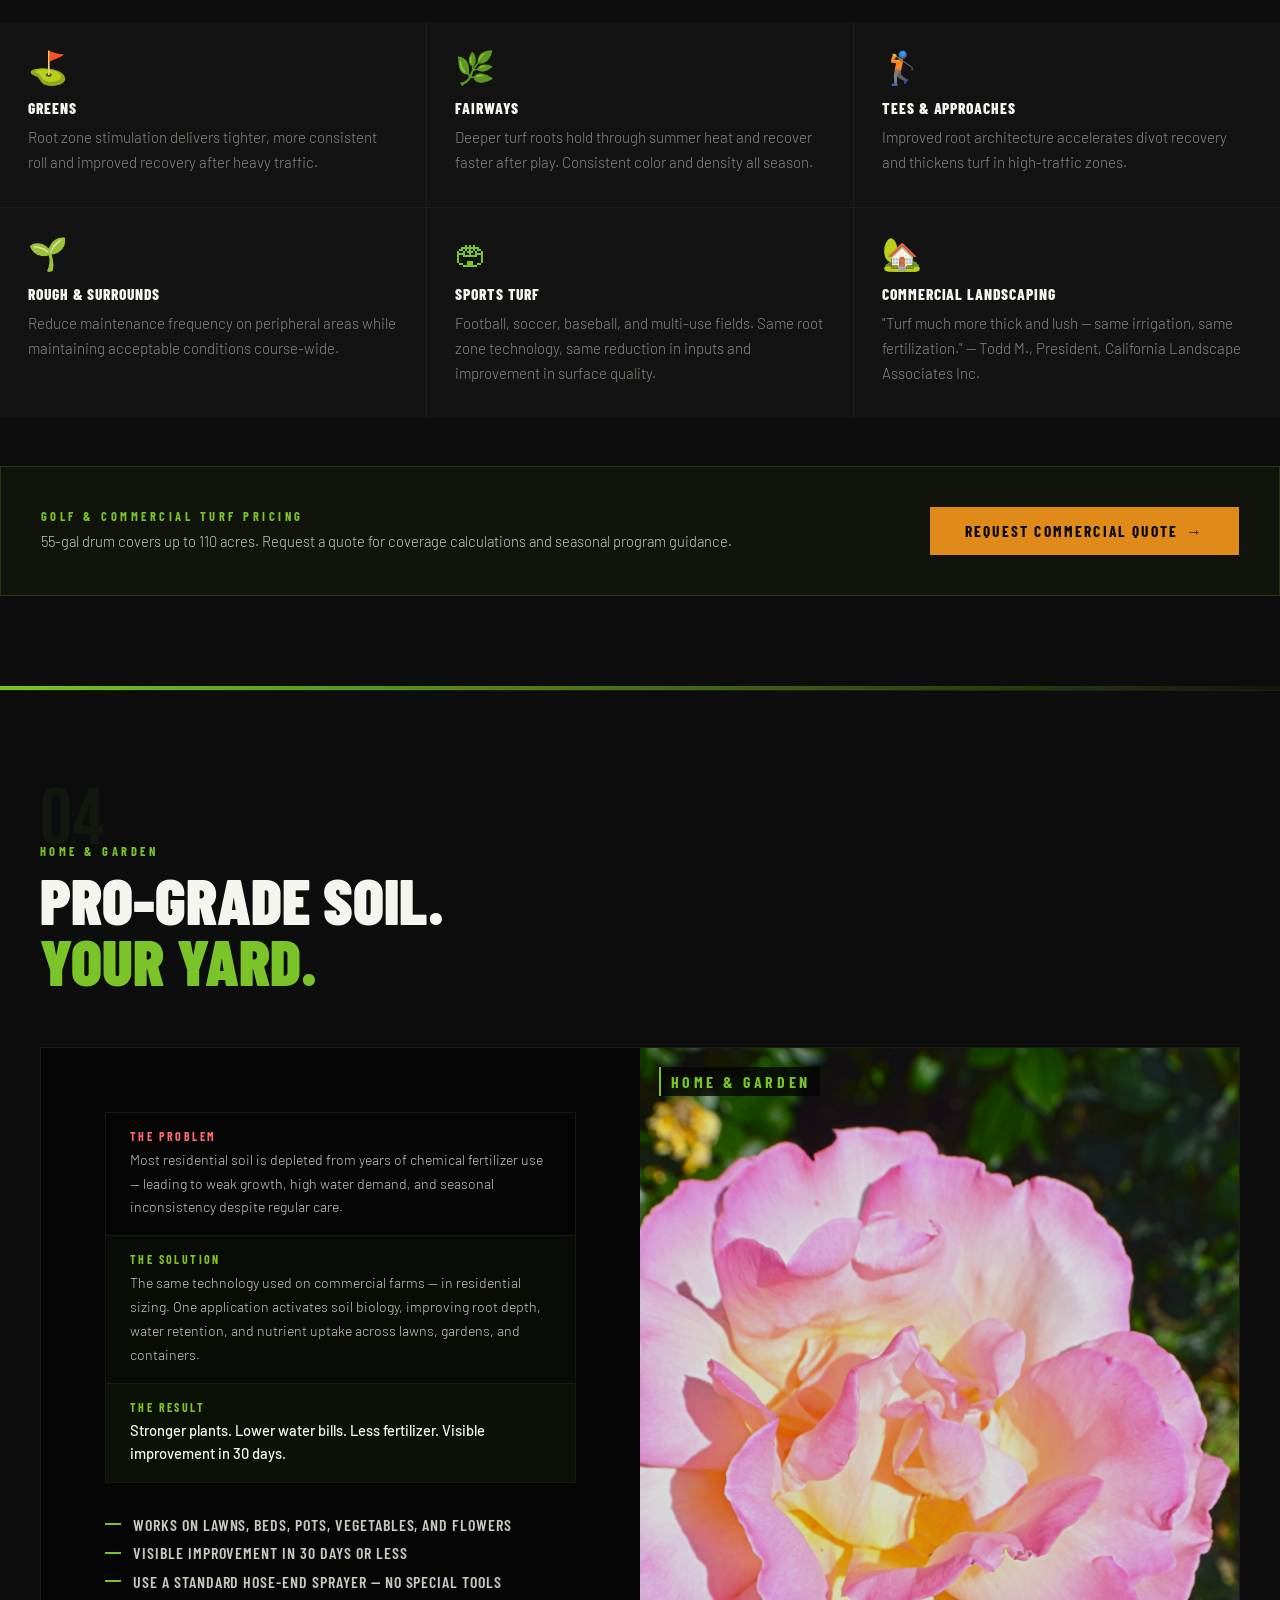
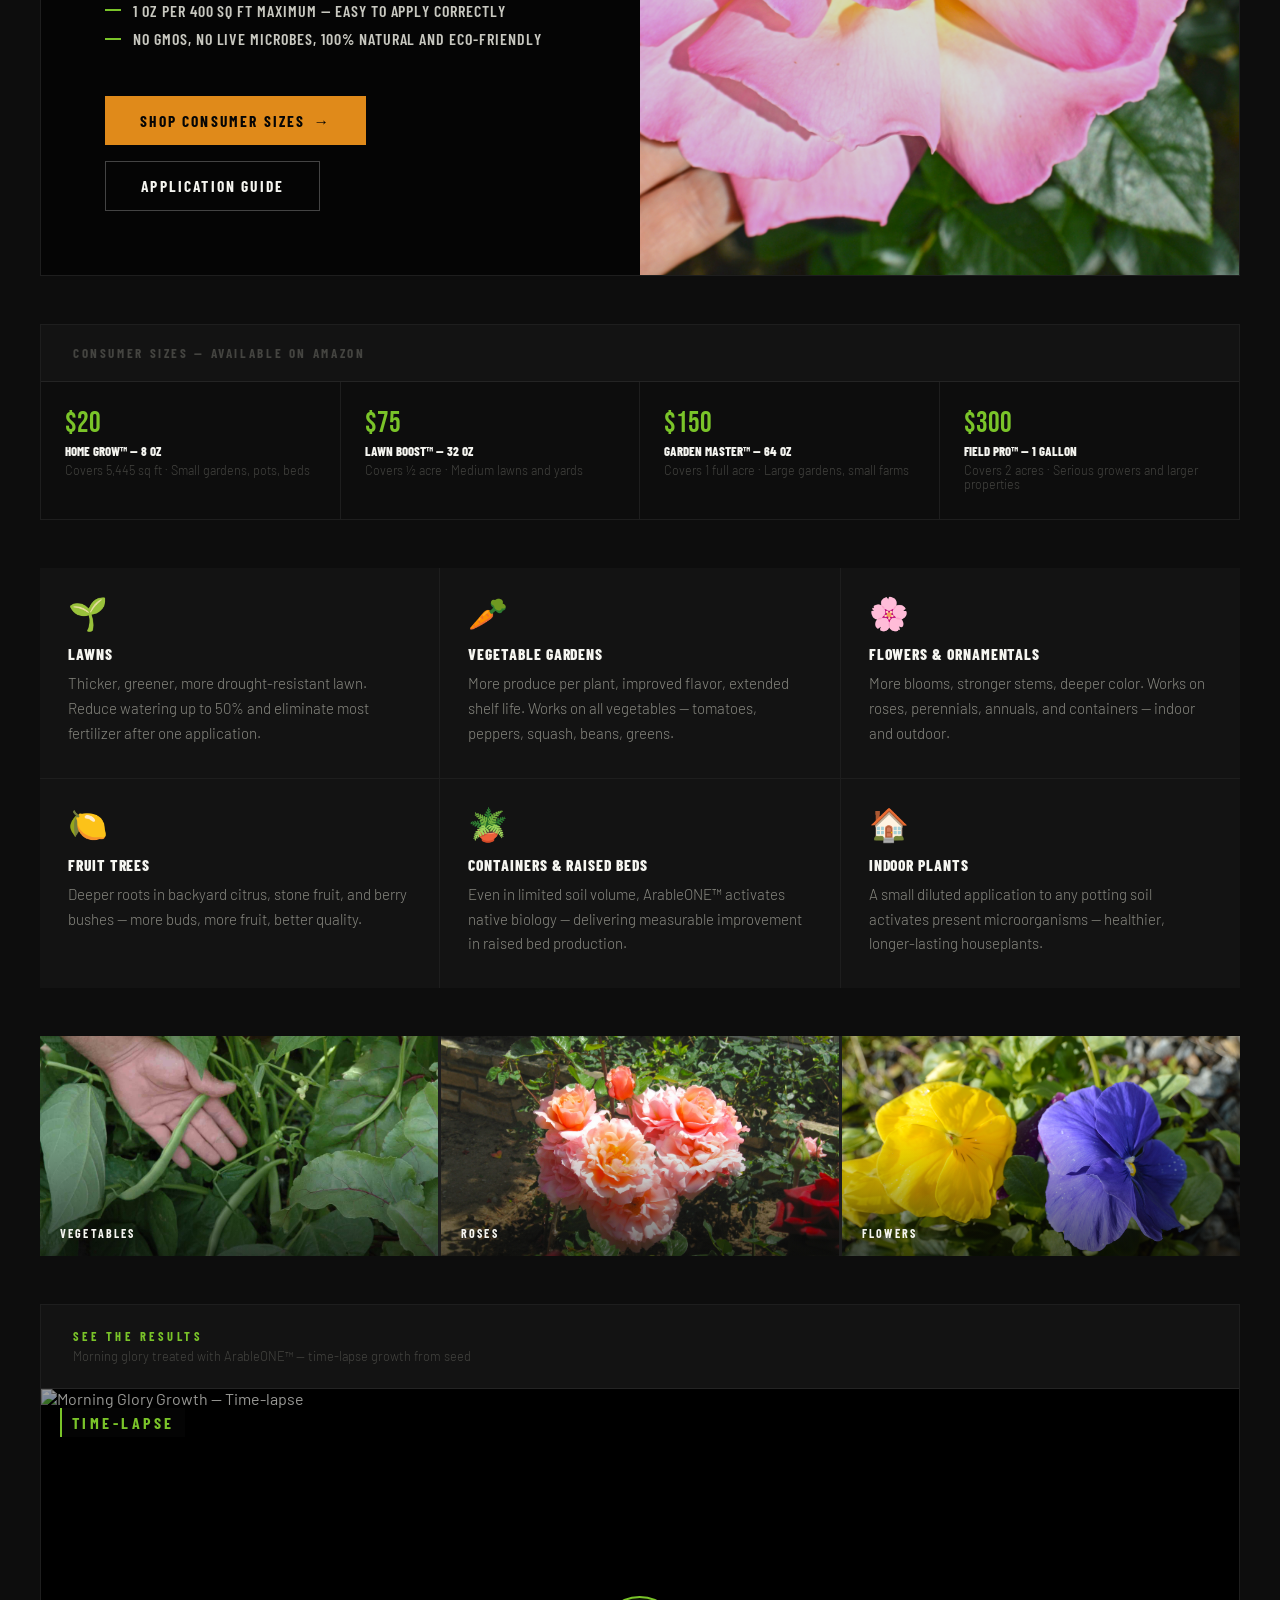
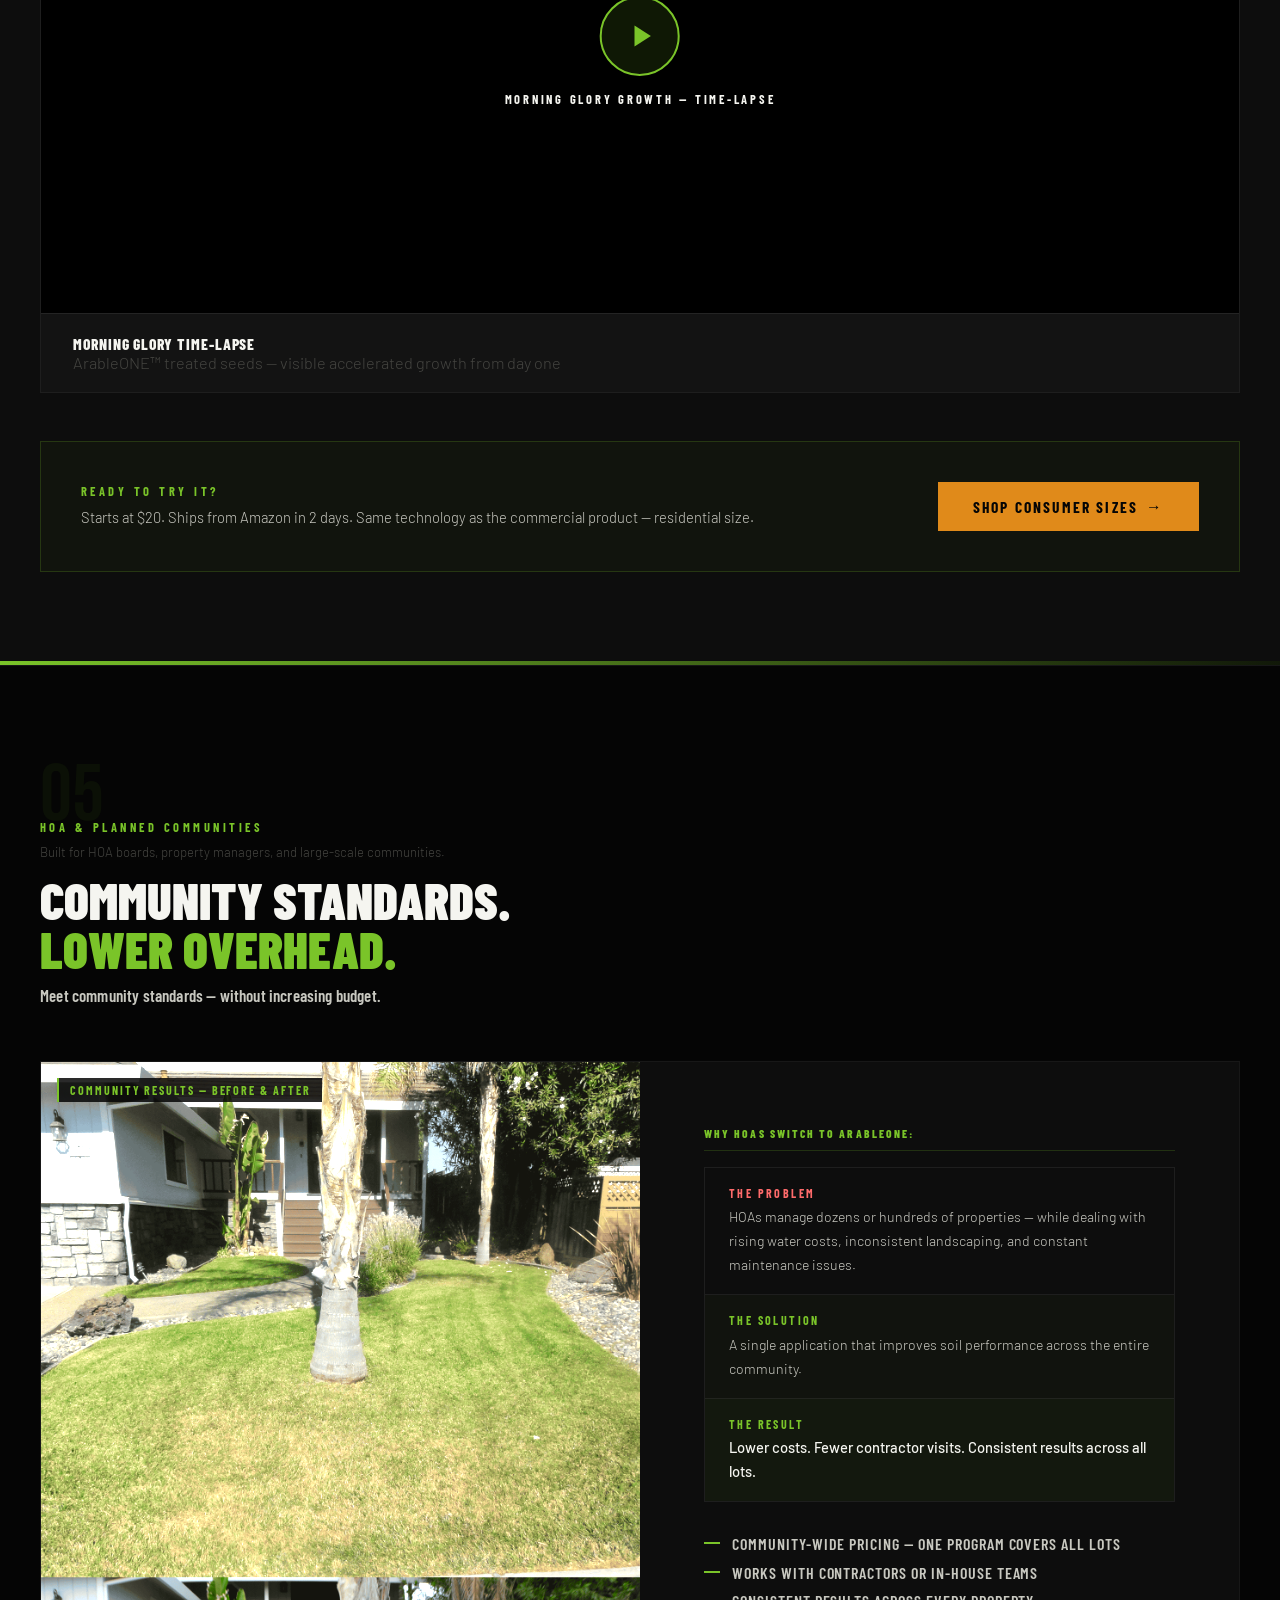
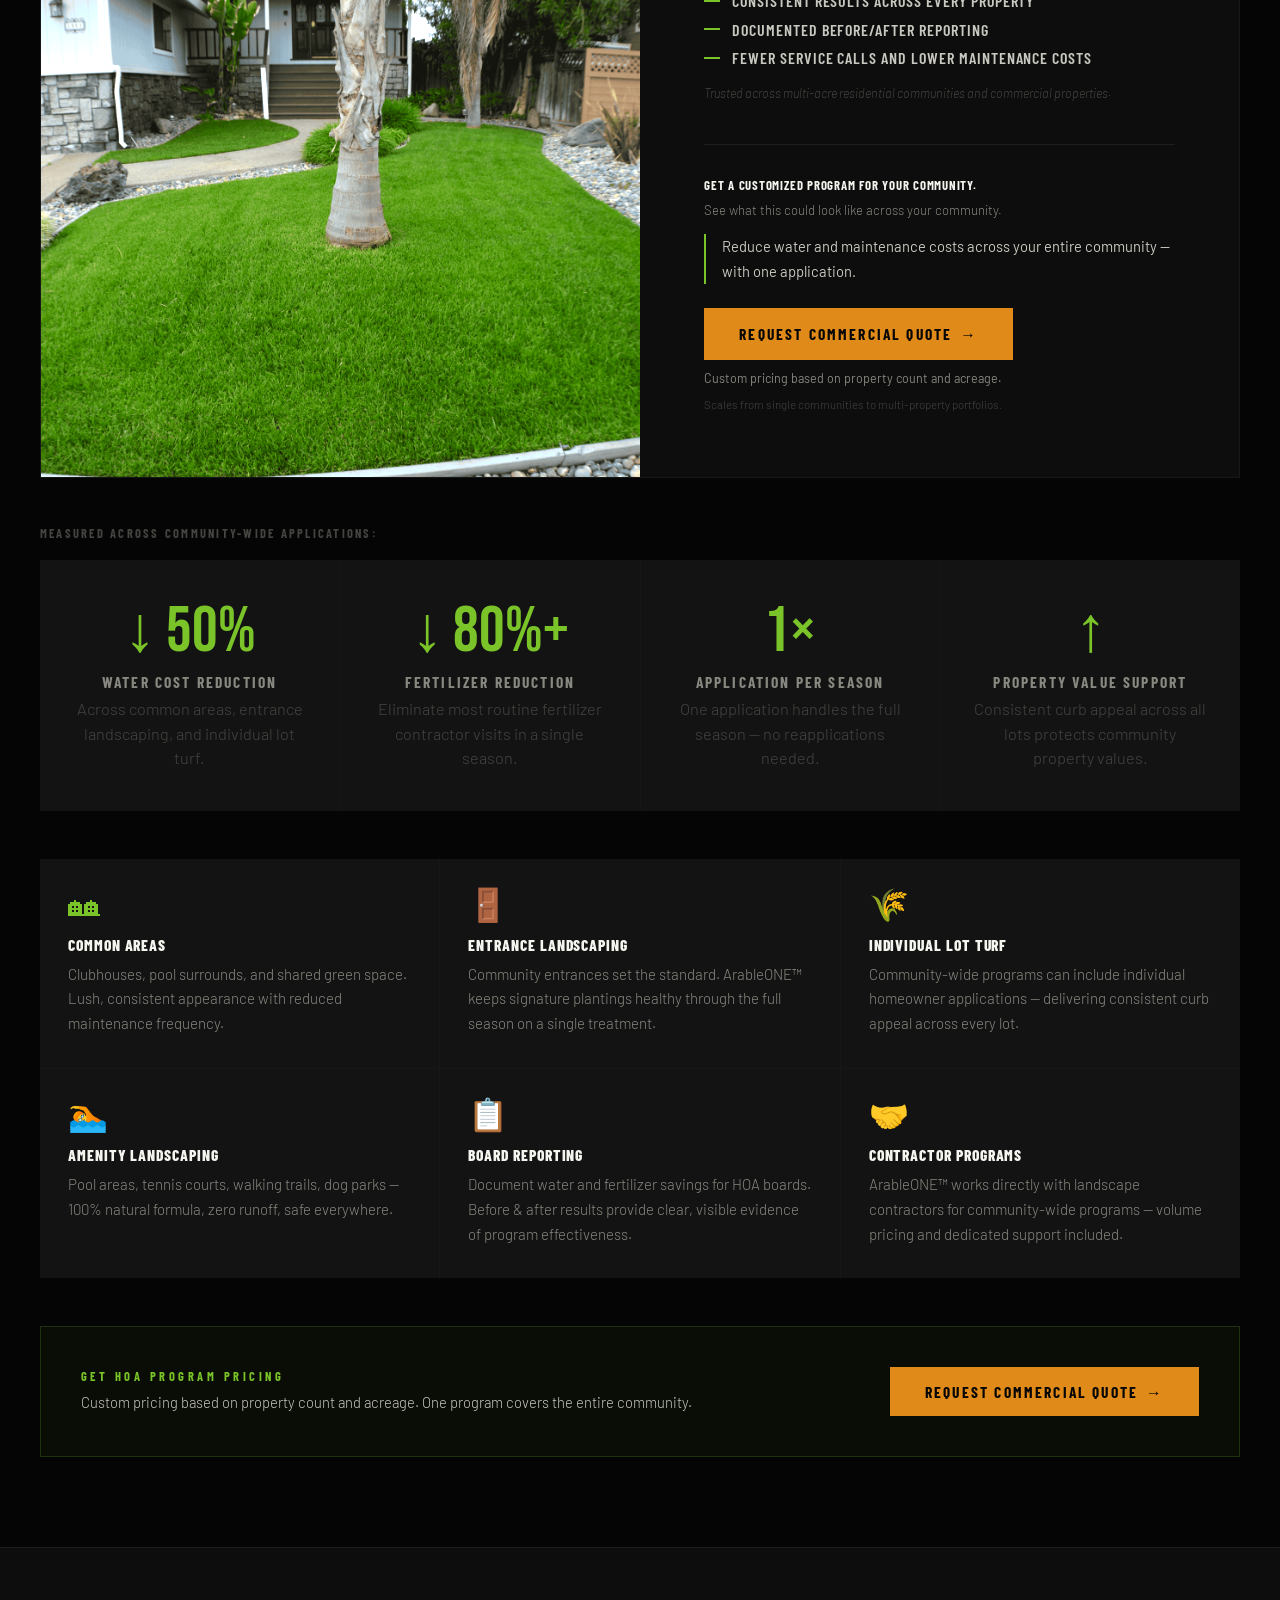
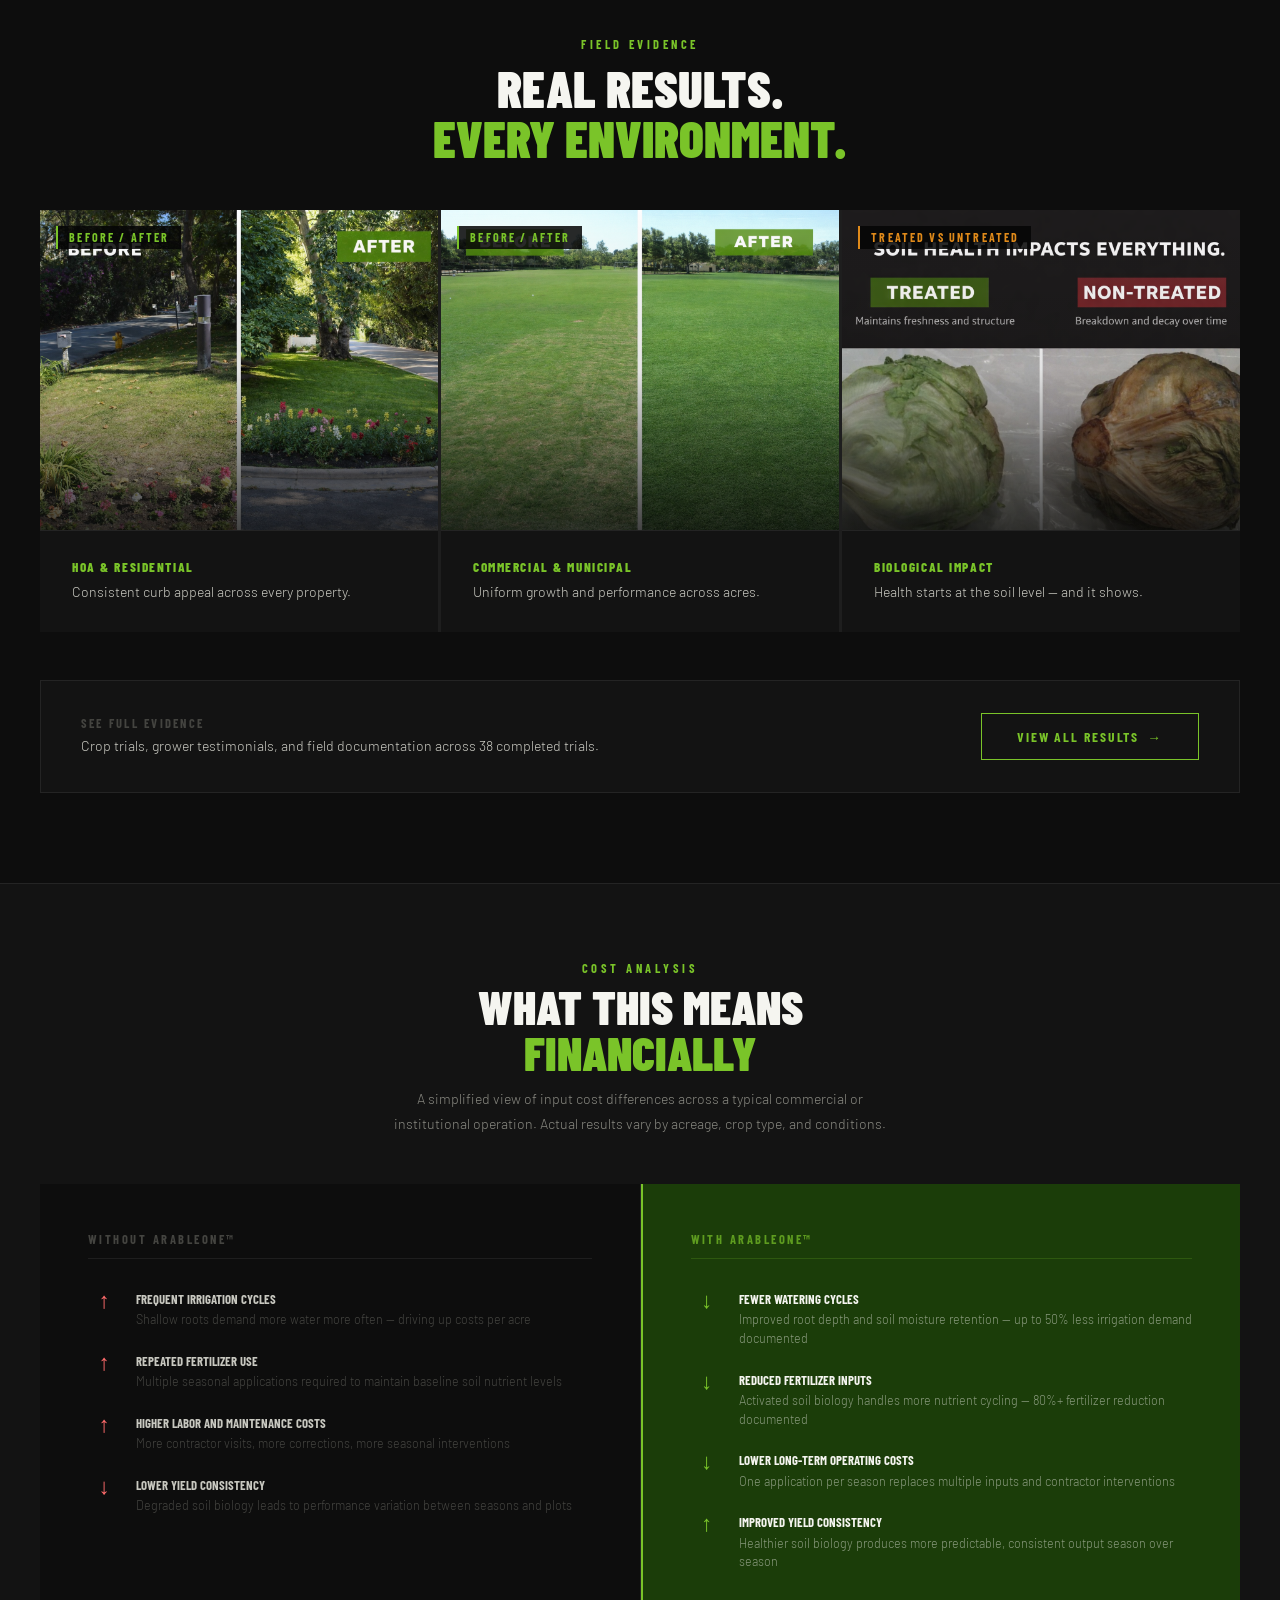
==== commit 1a6ec1d4: "Add files via upload" ====
--- a/applications.html
+++ b/applications.html
@@ -745,8 +745,8 @@
     <p style="font-size:1rem;font-weight:300;color:var(--g2);max-width:560px;line-height:1.75">Whether you manage 10,000 acres of corn or a single backyard — ArableONE™ Regenerative Soil Technology works the same way: activate the biology already in your soil, reduce inputs, and grow more with less.</p>
     <div style="display:flex;gap:1rem;flex-wrap:wrap;margin-top:2rem">
       <a href="#agriculture" class="btn btn-a">Agriculture <span class="arr">→</span></a>
+      <a href="#golf" class="btn btn-og">Golf &amp; Turf</a>
       <a href="#municipalities" class="btn btn-og">Cities &amp; Parks</a>
-      <a href="#golf" class="btn btn-og">Golf &amp; Turf</a>
       <a href="#home-garden" class="btn btn-og">Home &amp; Garden</a>
       <a href="#hoa" class="btn btn-og">HOA</a>
     </div>
@@ -757,8 +757,8 @@
 <nav class="app-jump-nav" id="jumpNav">
   <div class="app-jump-nav-in">
     <a href="#agriculture" class="app-jump-link active">Agriculture</a>
+    <a href="#golf" class="app-jump-link">Golf &amp; Turf</a>
     <a href="#municipalities" class="app-jump-link">Cities &amp; Parks</a>
-    <a href="#golf" class="app-jump-link">Golf &amp; Turf</a>
     <a href="#home-garden" class="app-jump-link">Home &amp; Garden</a>
     <a href="#hoa" class="app-jump-link">HOA</a>
   </div>
@@ -932,10 +932,83 @@
 <!-- ═══════════════════════════════════════════════
      02 — CITIES & MUNICIPALITIES
 ════════════════════════════════════════════════ -->
+<section id="golf" style="padding:clamp(3.5rem,7vw,8rem) 0;background:var(--black);border-top:1px solid var(--border)">
+  <div class="wrap">
+    <div style="margin-bottom:3.5rem">
+      <span style="font-family:'Bebas Neue',cursive;font-size:5rem;line-height:1;color:rgba(122,196,41,.06);display:block;margin-bottom:-1rem">02</span>
+      <p class="lbl" style="margin-bottom:.75rem">Golf &amp; Commercial Turf</p>
+      <h2 style="font-family:var(--fd);font-size:clamp(2.2rem,4.5vw,3.8rem);font-weight:900;line-height:.94;text-transform:uppercase;color:var(--white)">Consistent Conditions.<br/><span style="color:var(--green)">Lower Inputs.</span></h2>
+    </div>
+
+    <div class="detail-split">
+      <div class="detail-visual">
+        <span class="clbl" style="z-index:2">Golf &amp; Commercial Turf</span>
+        <div style="position:absolute;inset:0;background:rgba(0,0,0,.2);z-index:1;pointer-events:none"></div>
+        <img src="goflcourse.jpg" alt="Golf course treated with ArableONE™" loading="lazy" style="width:100%;height:100%;object-fit:cover;object-position:center;display:block;filter:brightness(1.1) saturate(1.15)"/>
+      </div>
+      <div class="detail-text" style="background:var(--s1);display:flex;flex-direction:column;justify-content:center">
+        <div style="display:flex;flex-direction:column;gap:0;margin-bottom:2rem;border:1px solid var(--border)">
+          <div style="padding:1rem 1.5rem;border-bottom:1px solid var(--border)">
+            <p style="font-family:var(--fd);font-size:.75rem;font-weight:700;letter-spacing:.2em;text-transform:uppercase;color:#ff6b6b;margin-bottom:.3rem">The Problem</p>
+            <p style="font-size:.9rem;font-weight:300;line-height:1.7;color:var(--g1)">Golf course superintendents face escalating water costs, regulatory pressure on chemical inputs, and constant demand for consistent playing conditions — all simultaneously.</p>
+          </div>
+          <div style="padding:1rem 1.5rem;border-bottom:1px solid var(--border);background:rgba(122,196,41,.03)">
+            <p style="font-family:var(--fd);font-size:.75rem;font-weight:700;letter-spacing:.2em;text-transform:uppercase;color:var(--green);margin-bottom:.3rem">The Solution</p>
+            <p style="font-size:.9rem;font-weight:300;line-height:1.7;color:var(--g1)">One application activates native soil biology across greens, fairways, and rough — improving root zone depth, moisture retention, and turf resilience without disrupting play schedules.</p>
+          </div>
+          <div style="padding:1rem 1.5rem;background:rgba(122,196,41,.06)">
+            <p style="font-family:var(--fd);font-size:.75rem;font-weight:700;letter-spacing:.2em;text-transform:uppercase;color:var(--green);margin-bottom:.3rem">The Result</p>
+            <p style="font-size:.94rem;font-weight:500;line-height:1.6;color:var(--white)">Fewer irrigation cycles. Reduced fertilizer dependency. Consistent conditions from tee to rough.</p>
+          </div>
+        </div>
+        <ul class="sbulls">
+          <li>Root zone depth improvement documented across greens and fairways</li>
+          <li>Significant reduction in irrigation scheduling cycles</li>
+          <li>80%+ fertilizer reduction achievable</li>
+          <li>Works on Bermuda, bentgrass, bluegrass, fescue, and ryegrass</li>
+          <li>Compatible with all topdressing and aeration programs</li>
+          <li>No disruption to play schedule — applies during normal maintenance</li>
+        </ul>
+        <a href="index.html#b2b" class="btn btn-a" style="align-self:flex-start;margin-top:1rem">Request Commercial Quote <span class="arr">→</span></a>
+      </div>
+    </div>
+
+    <div class="stat-cards" style="margin-top:3.5rem">
+      <div class="stat-card">
+        <span class="stat-card-n">↓ 50%</span>
+        <span class="stat-card-l">Water Usage Reduction</span>
+        <p class="stat-card-d">Documented reduction in irrigation demand — deeper roots retain more soil moisture between watering cycles.</p>
+      </div>
+      <div class="stat-card">
+        <span class="stat-card-n">↓ 80%+</span>
+        <span class="stat-card-l">Fertilizer Reduction</span>
+        <p class="stat-card-d">Activated soil biology handles more nutrient cycling, reducing external fertilizer dependency significantly.</p>
+      </div>
+      <div class="stat-card">
+        <span class="stat-card-n">1×</span>
+        <span class="stat-card-l">Application Per Season</span>
+        <p class="stat-card-d">One seasonal application. No repeat treatments. No mid-season reapplication required.</p>
+      </div>
+      <div class="stat-card">
+        <span class="stat-card-n">30+</span>
+        <span class="stat-card-l">Days to Visible Results</span>
+        <p class="stat-card-d">Visible turf improvement begins within 30 days of application, building through the full season.</p>
+      </div>
+    </div>
+
+  </div>
+</section>
+
+<div class="sector-divider"></div>
+
+
+<!-- ═══════════════════════════════════════════════
+     03 — GOLF & TURF
+════════════════════════════════════════════════ -->
 <section id="municipalities" style="padding:clamp(3.5rem,7vw,8rem) 0;background:var(--s1);border-top:1px solid var(--border)">
   <div class="wrap">
     <div style="margin-bottom:3.5rem">
-      <span style="font-family:'Bebas Neue',cursive;font-size:5rem;line-height:1;color:rgba(122,196,41,.06);display:block;margin-bottom:-1rem">02</span>
+      <span style="font-family:'Bebas Neue',cursive;font-size:5rem;line-height:1;color:rgba(122,196,41,.06);display:block;margin-bottom:-1rem">03</span>
       <p class="lbl" style="margin-bottom:.75rem">Cities, Parks &amp; Municipalities</p>
       <h2 style="font-family:var(--fd);font-size:clamp(2.2rem,4.5vw,3.8rem);font-weight:900;line-height:.94;text-transform:uppercase;color:var(--white)">Cut Water Usage.<br/>Reduce Costs.<br/><span style="color:var(--green)">Stay Compliant.</span></h2>
     </div>
@@ -1061,79 +1134,6 @@
       </div>
       <a href="index.html#b2b" class="btn btn-a" style="flex-shrink:0">Request Commercial Quote <span class="arr">→</span></a>
     </div>
-  </div>
-</section>
-
-<div class="sector-divider"></div>
-
-
-<!-- ═══════════════════════════════════════════════
-     03 — GOLF & TURF
-════════════════════════════════════════════════ -->
-<section id="golf" style="padding:clamp(3.5rem,7vw,8rem) 0;background:var(--black);border-top:1px solid var(--border)">
-  <div class="wrap">
-    <div style="margin-bottom:3.5rem">
-      <span style="font-family:'Bebas Neue',cursive;font-size:5rem;line-height:1;color:rgba(122,196,41,.06);display:block;margin-bottom:-1rem">03</span>
-      <p class="lbl" style="margin-bottom:.75rem">Golf &amp; Commercial Turf</p>
-      <h2 style="font-family:var(--fd);font-size:clamp(2.2rem,4.5vw,3.8rem);font-weight:900;line-height:.94;text-transform:uppercase;color:var(--white)">Consistent Conditions.<br/><span style="color:var(--green)">Lower Inputs.</span></h2>
-    </div>
-
-    <div class="detail-split">
-      <div class="detail-visual">
-        <span class="clbl" style="z-index:2">Golf &amp; Commercial Turf</span>
-        <div style="position:absolute;inset:0;background:rgba(0,0,0,.2);z-index:1;pointer-events:none"></div>
-        <img src="goflcourse.jpg" alt="Golf course treated with ArableONE™" loading="lazy" style="width:100%;height:100%;object-fit:cover;object-position:center;display:block;filter:brightness(1.1) saturate(1.15)"/>
-      </div>
-      <div class="detail-text" style="background:var(--s1);display:flex;flex-direction:column;justify-content:center">
-        <div style="display:flex;flex-direction:column;gap:0;margin-bottom:2rem;border:1px solid var(--border)">
-          <div style="padding:1rem 1.5rem;border-bottom:1px solid var(--border)">
-            <p style="font-family:var(--fd);font-size:.75rem;font-weight:700;letter-spacing:.2em;text-transform:uppercase;color:#ff6b6b;margin-bottom:.3rem">The Problem</p>
-            <p style="font-size:.9rem;font-weight:300;line-height:1.7;color:var(--g1)">Golf course superintendents face escalating water costs, regulatory pressure on chemical inputs, and constant demand for consistent playing conditions — all simultaneously.</p>
-          </div>
-          <div style="padding:1rem 1.5rem;border-bottom:1px solid var(--border);background:rgba(122,196,41,.03)">
-            <p style="font-family:var(--fd);font-size:.75rem;font-weight:700;letter-spacing:.2em;text-transform:uppercase;color:var(--green);margin-bottom:.3rem">The Solution</p>
-            <p style="font-size:.9rem;font-weight:300;line-height:1.7;color:var(--g1)">One application activates native soil biology across greens, fairways, and rough — improving root zone depth, moisture retention, and turf resilience without disrupting play schedules.</p>
-          </div>
-          <div style="padding:1rem 1.5rem;background:rgba(122,196,41,.06)">
-            <p style="font-family:var(--fd);font-size:.75rem;font-weight:700;letter-spacing:.2em;text-transform:uppercase;color:var(--green);margin-bottom:.3rem">The Result</p>
-            <p style="font-size:.94rem;font-weight:500;line-height:1.6;color:var(--white)">Fewer irrigation cycles. Reduced fertilizer dependency. Consistent conditions from tee to rough.</p>
-          </div>
-        </div>
-        <ul class="sbulls">
-          <li>Root zone depth improvement documented across greens and fairways</li>
-          <li>Significant reduction in irrigation scheduling cycles</li>
-          <li>80%+ fertilizer reduction achievable</li>
-          <li>Works on Bermuda, bentgrass, bluegrass, fescue, and ryegrass</li>
-          <li>Compatible with all topdressing and aeration programs</li>
-          <li>No disruption to play schedule — applies during normal maintenance</li>
-        </ul>
-        <a href="index.html#b2b" class="btn btn-a" style="align-self:flex-start;margin-top:1rem">Request Commercial Quote <span class="arr">→</span></a>
-      </div>
-    </div>
-
-    <div class="stat-cards" style="margin-top:3.5rem">
-      <div class="stat-card">
-        <span class="stat-card-n">↓ 50%</span>
-        <span class="stat-card-l">Water Usage Reduction</span>
-        <p class="stat-card-d">Documented reduction in irrigation demand — deeper roots retain more soil moisture between watering cycles.</p>
-      </div>
-      <div class="stat-card">
-        <span class="stat-card-n">↓ 80%+</span>
-        <span class="stat-card-l">Fertilizer Reduction</span>
-        <p class="stat-card-d">Activated soil biology handles more nutrient cycling, reducing external fertilizer dependency significantly.</p>
-      </div>
-      <div class="stat-card">
-        <span class="stat-card-n">1×</span>
-        <span class="stat-card-l">Application Per Season</span>
-        <p class="stat-card-d">One seasonal application. No repeat treatments. No mid-season reapplication required.</p>
-      </div>
-      <div class="stat-card">
-        <span class="stat-card-n">30+</span>
-        <span class="stat-card-l">Days to Visible Results</span>
-        <p class="stat-card-d">Visible turf improvement begins within 30 days of application, building through the full season.</p>
-      </div>
-    </div>
-
   </div>
 </section>
 
@@ -1648,8 +1648,8 @@
       </div>
       <div class="ft-col"><h4>Applications</h4><ul>
         <li><a href="#agriculture">Big Agriculture</a></li>
+        <li><a href="#golf">Golf &amp; Commercial</a></li>
         <li><a href="#municipalities">Cities &amp; Municipalities</a></li>
-        <li><a href="#golf">Golf &amp; Commercial</a></li>
         <li><a href="#home-garden">Home &amp; Garden</a></li>
         <li><a href="#hoa">HOA &amp; Communities</a></li>
       </ul></div>
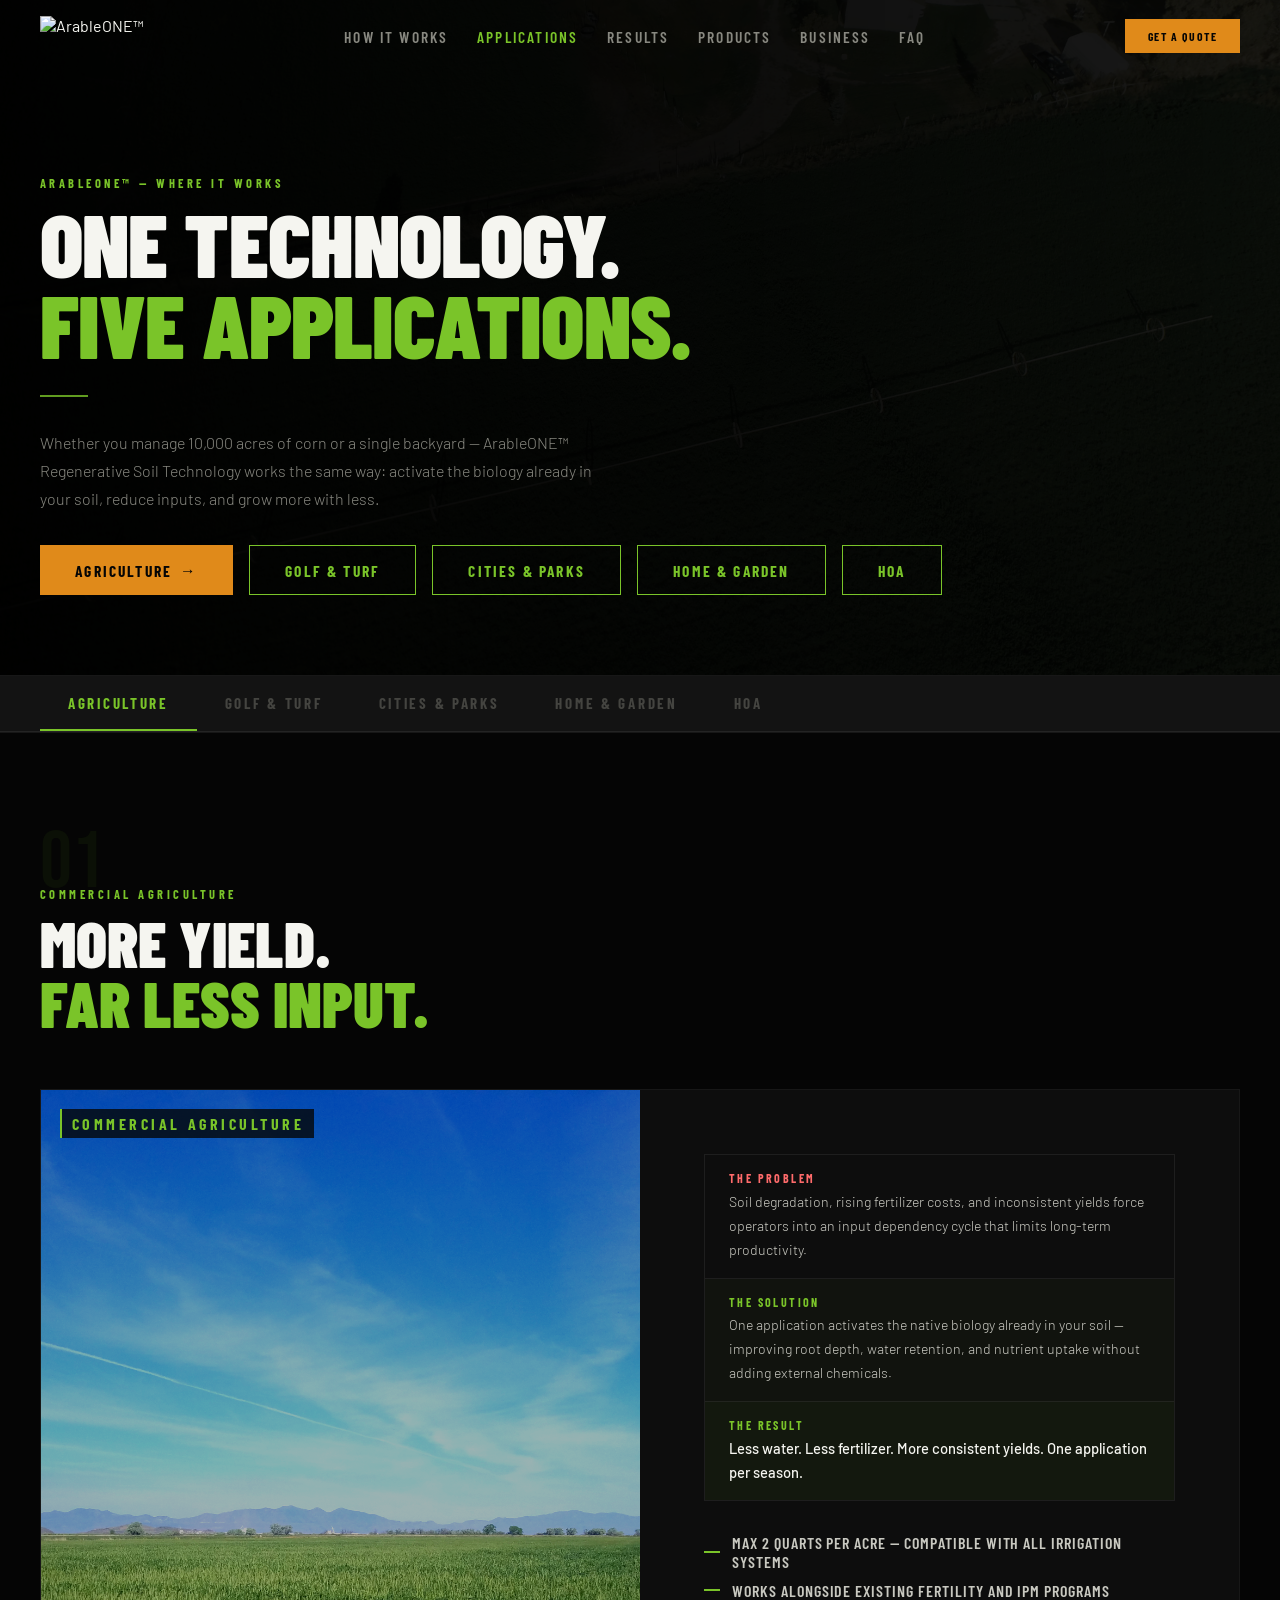
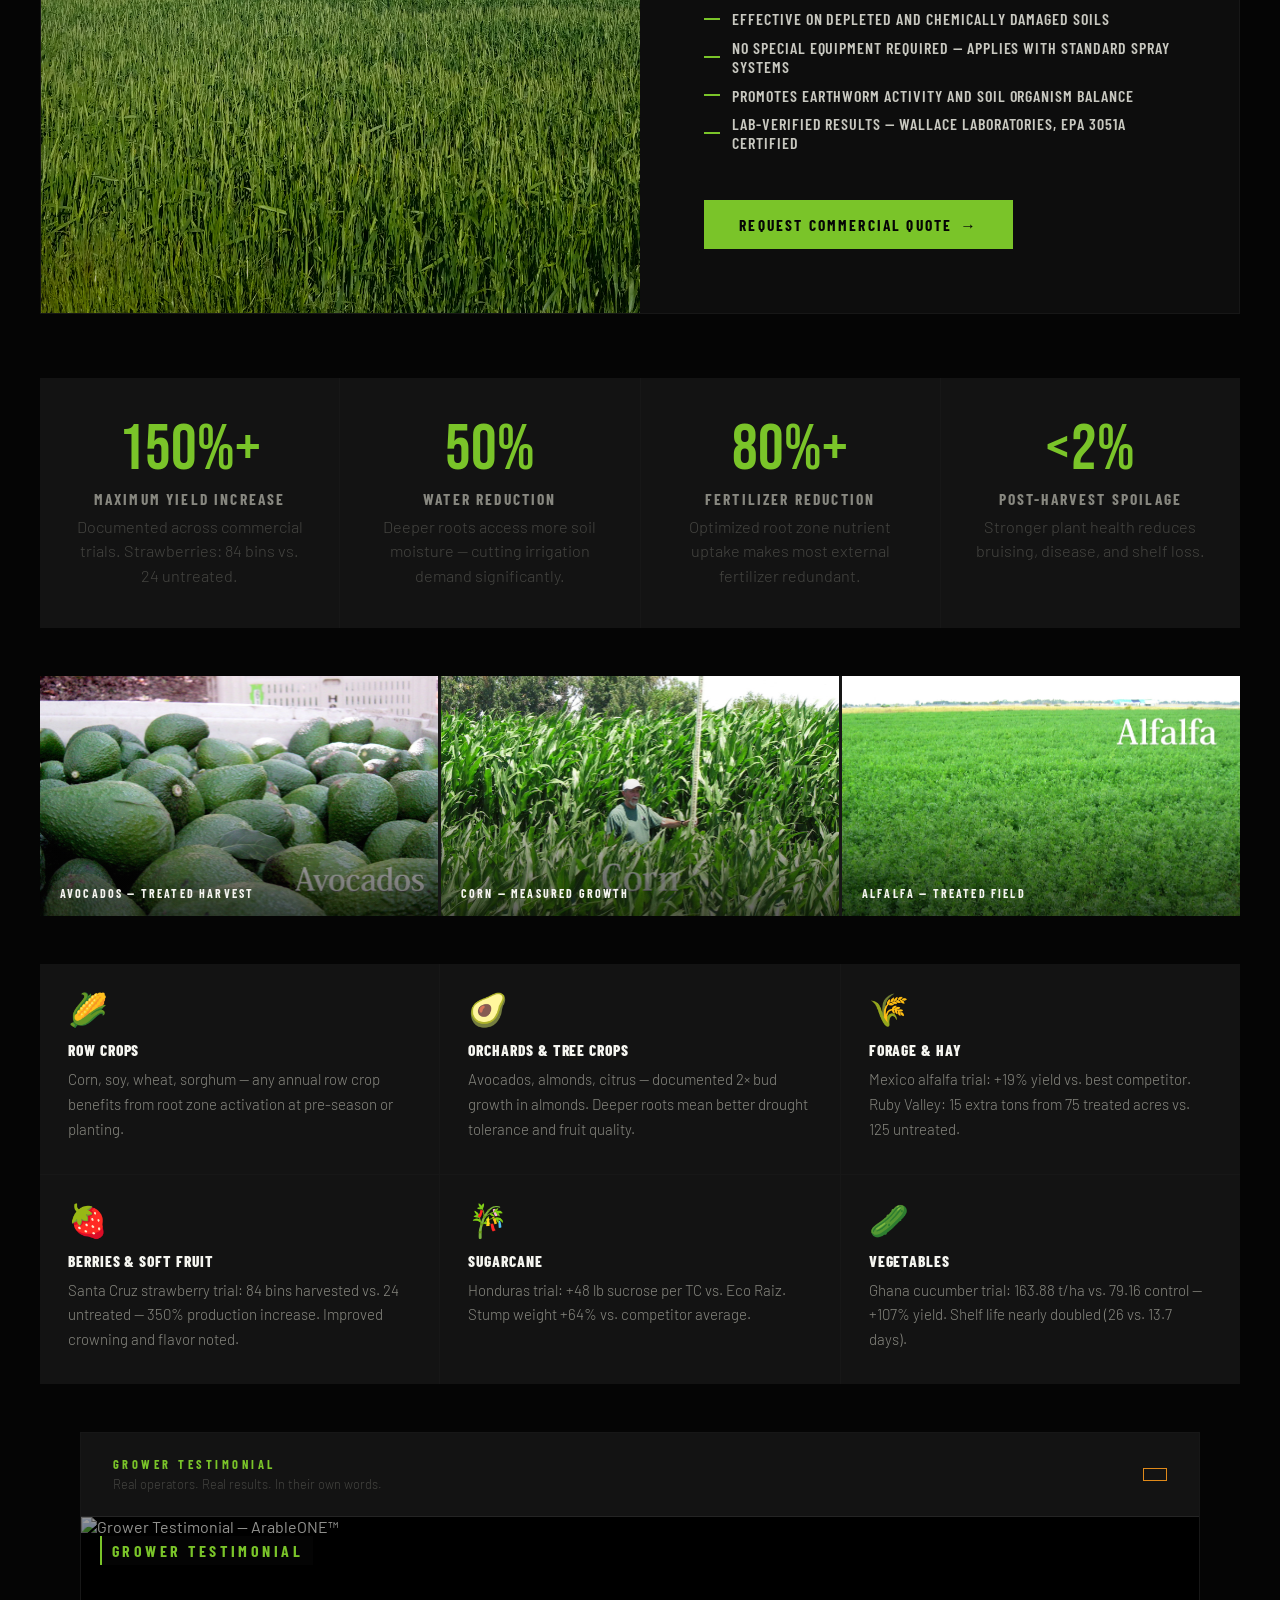
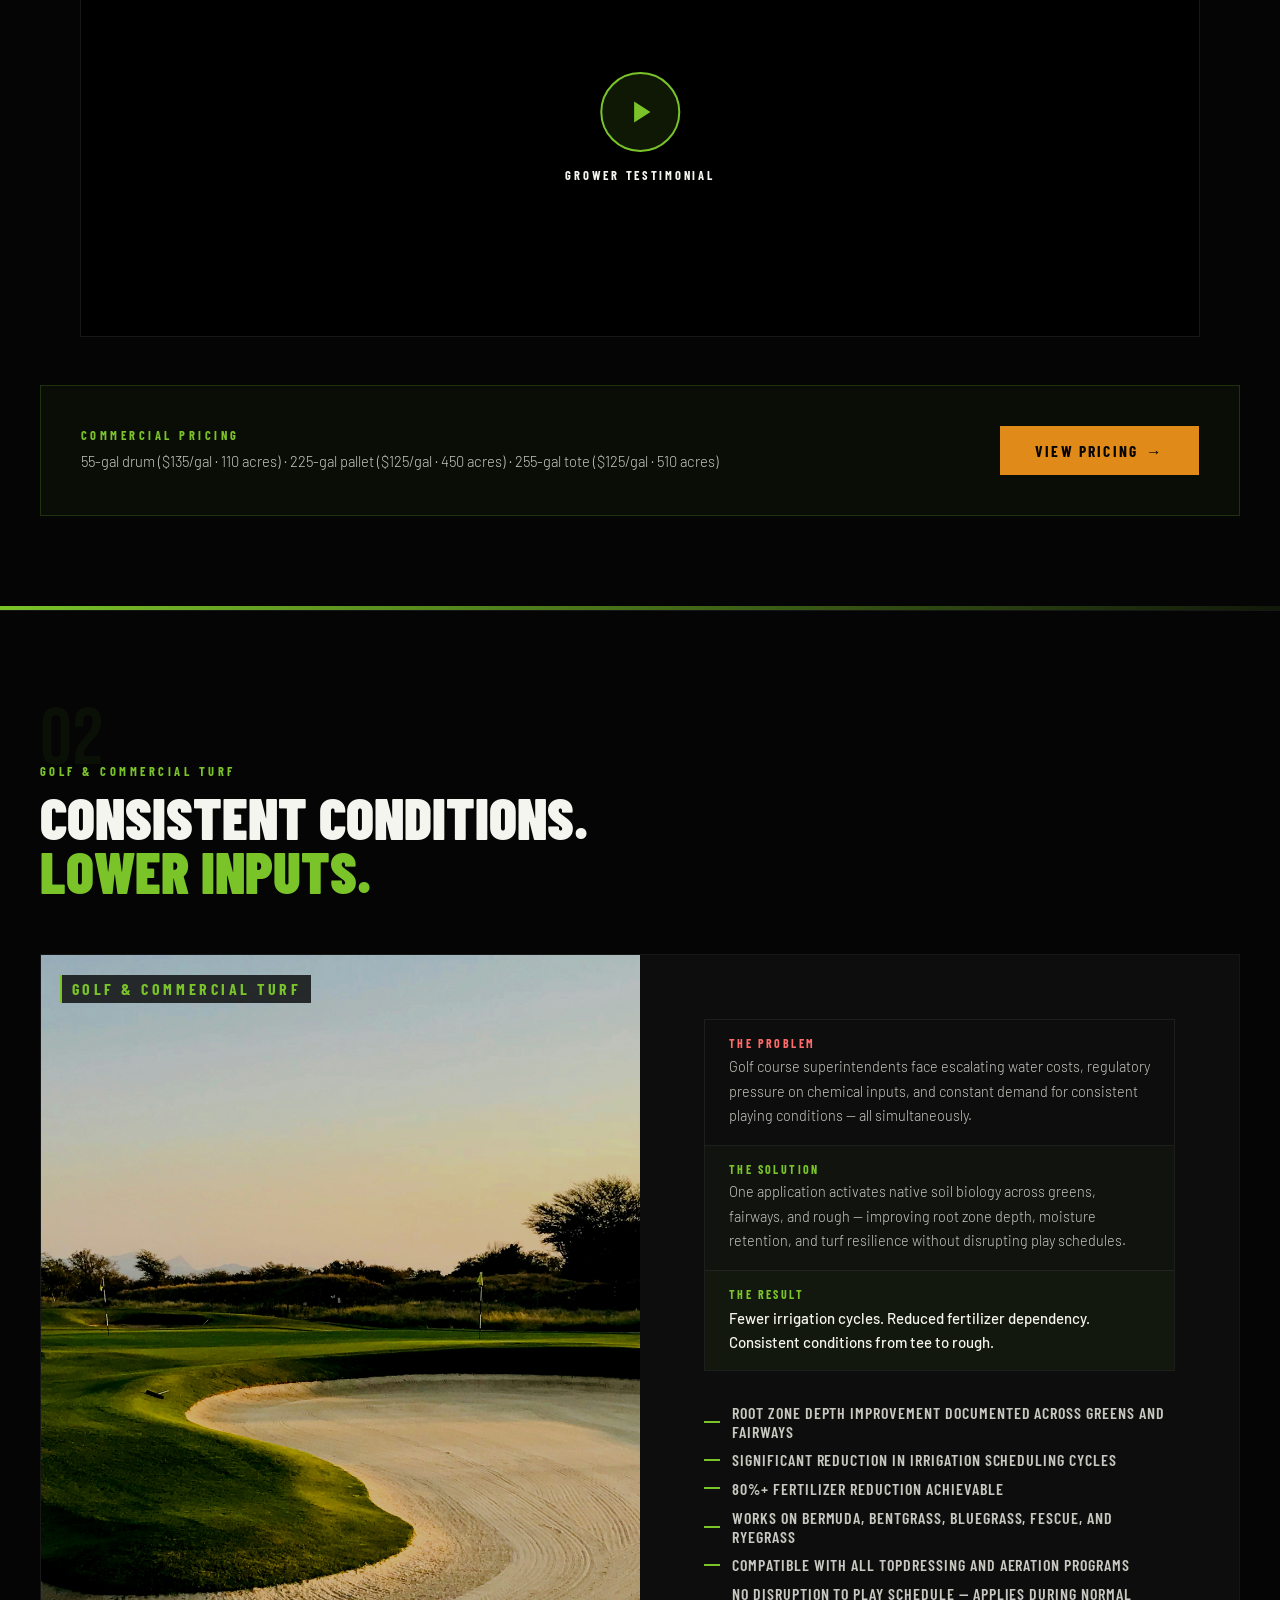
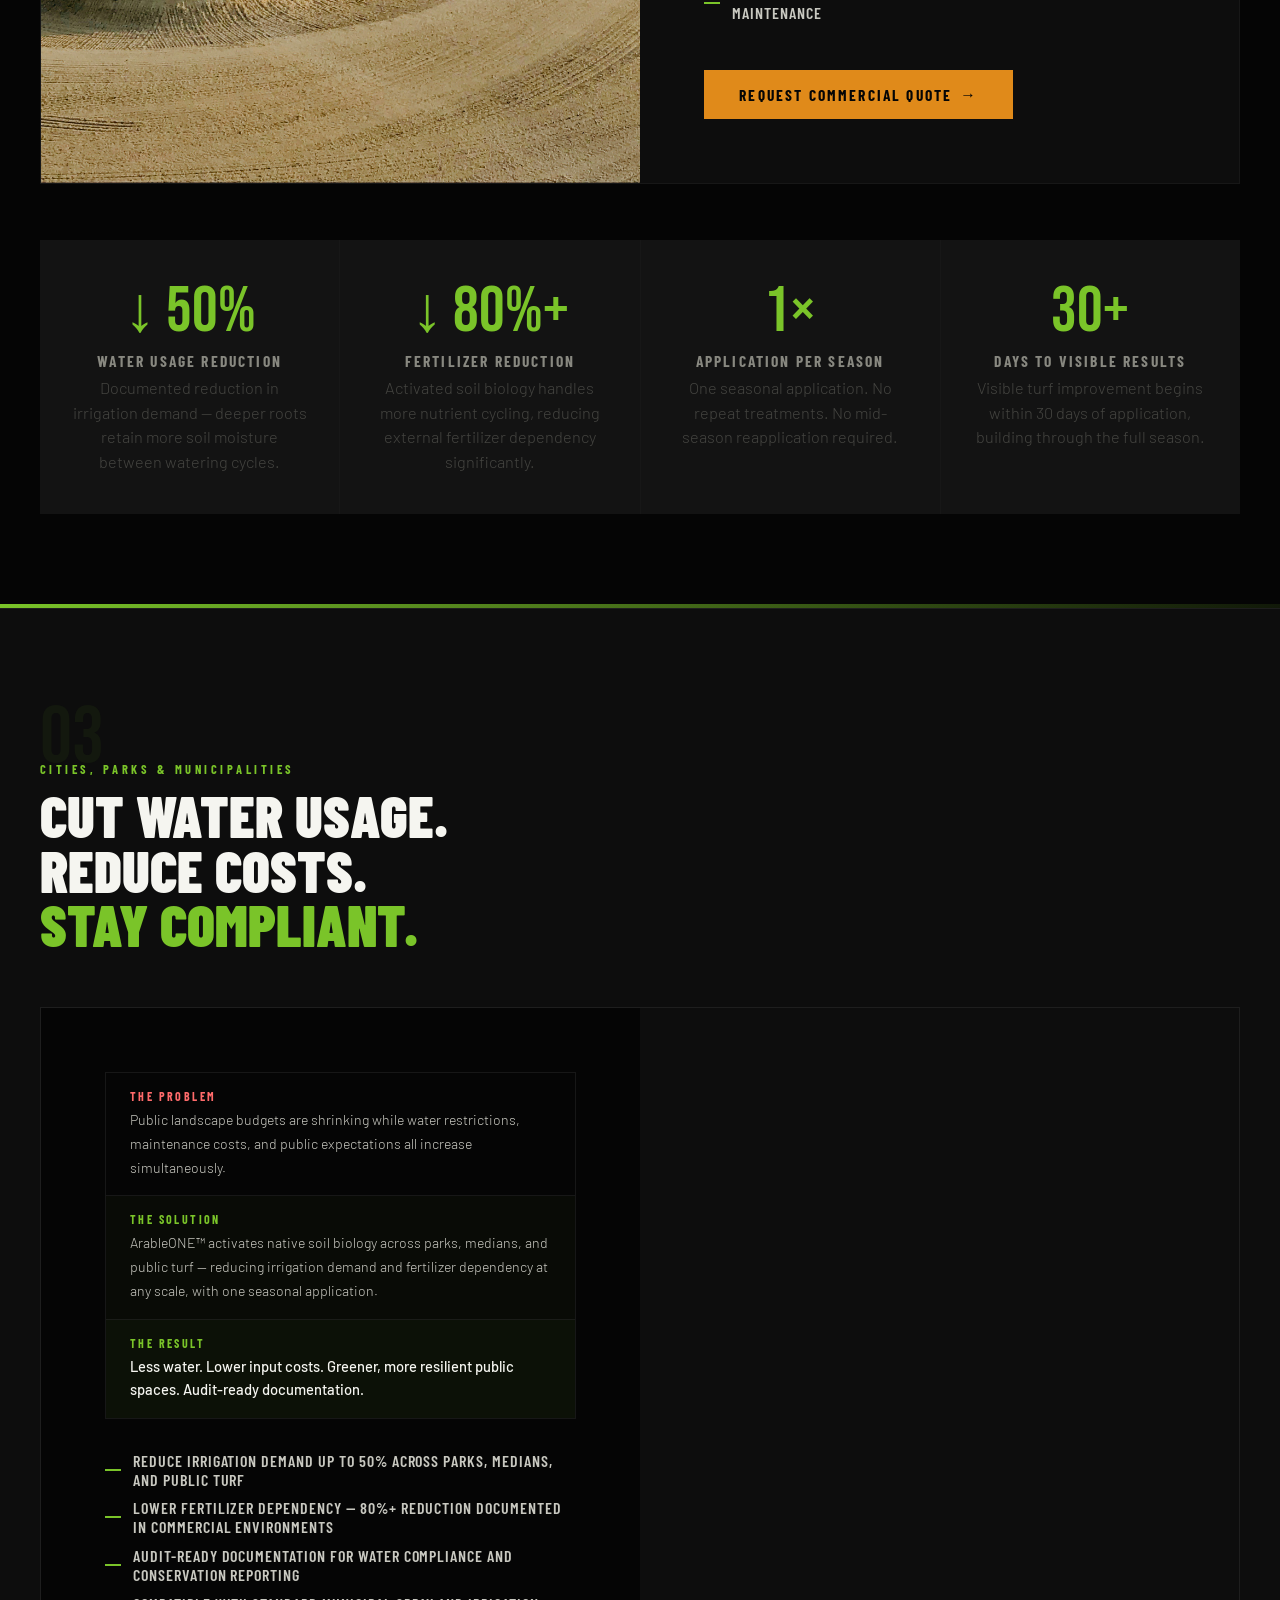
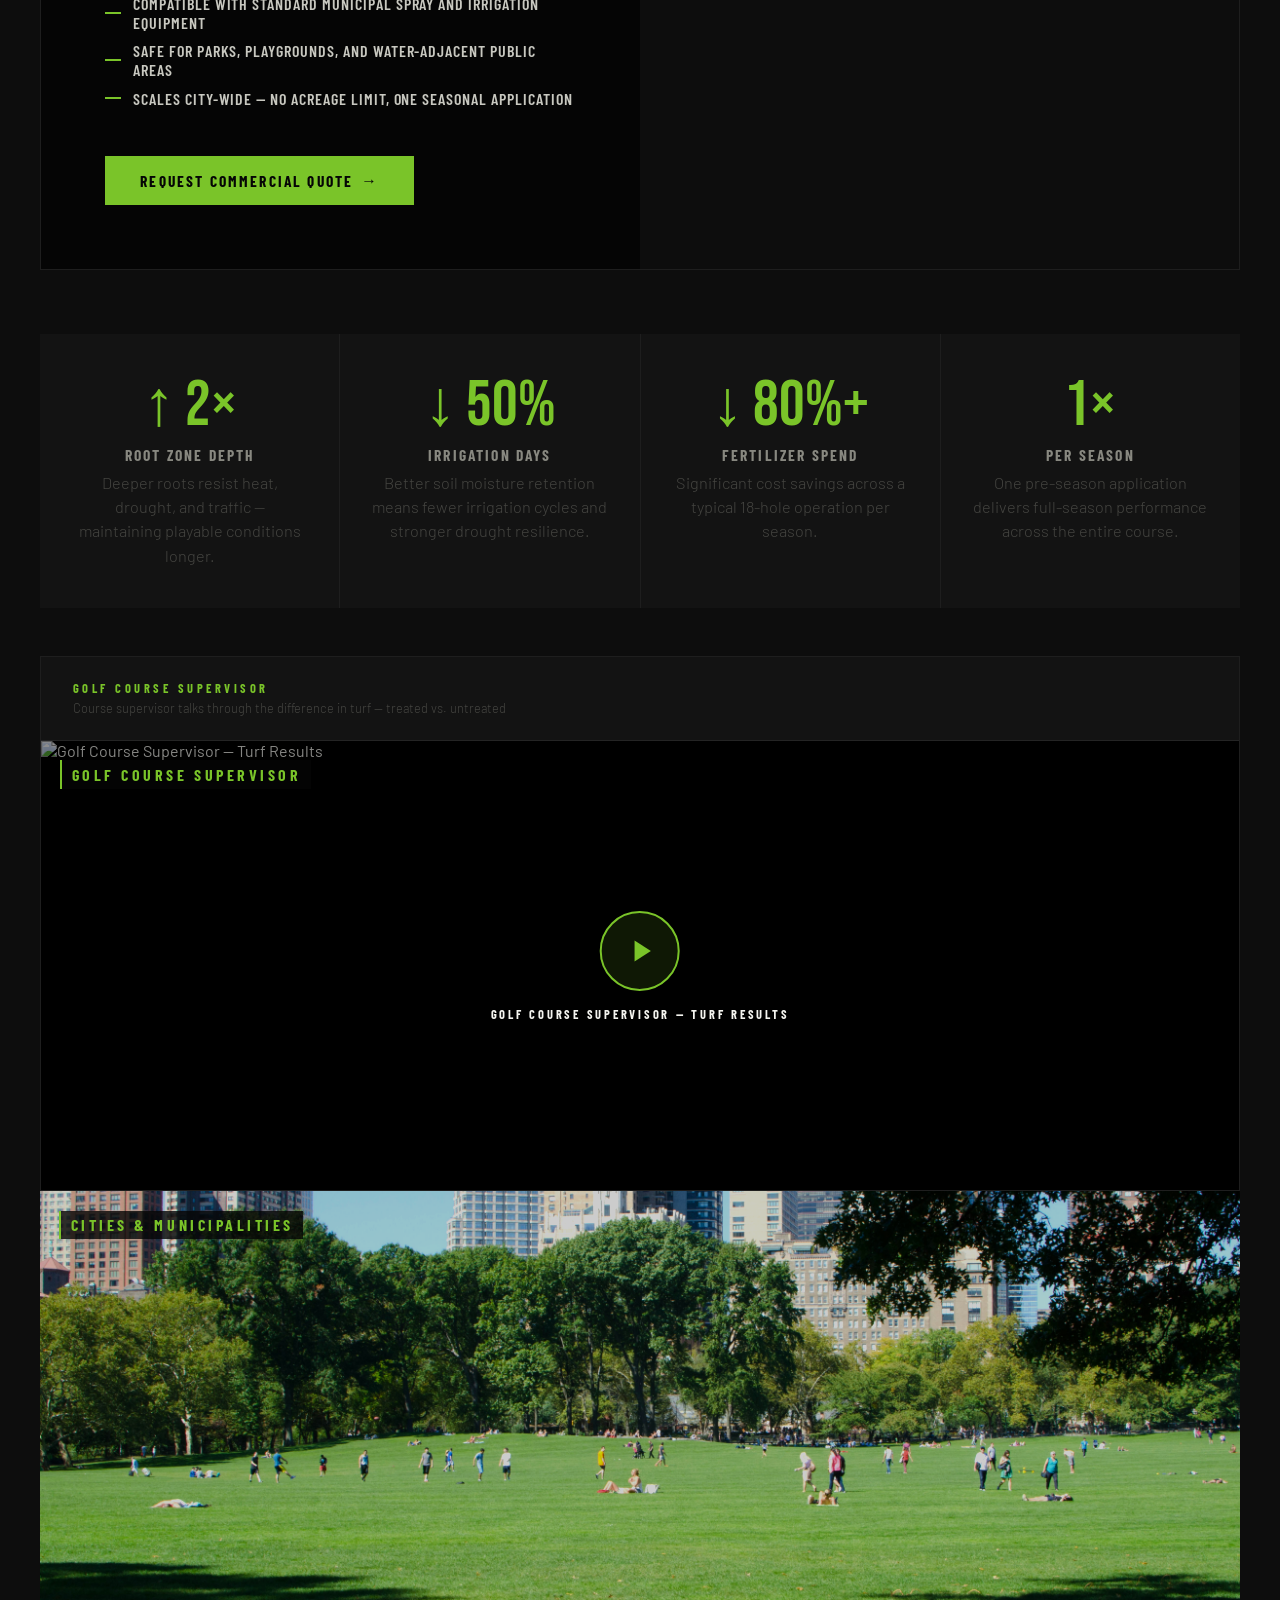
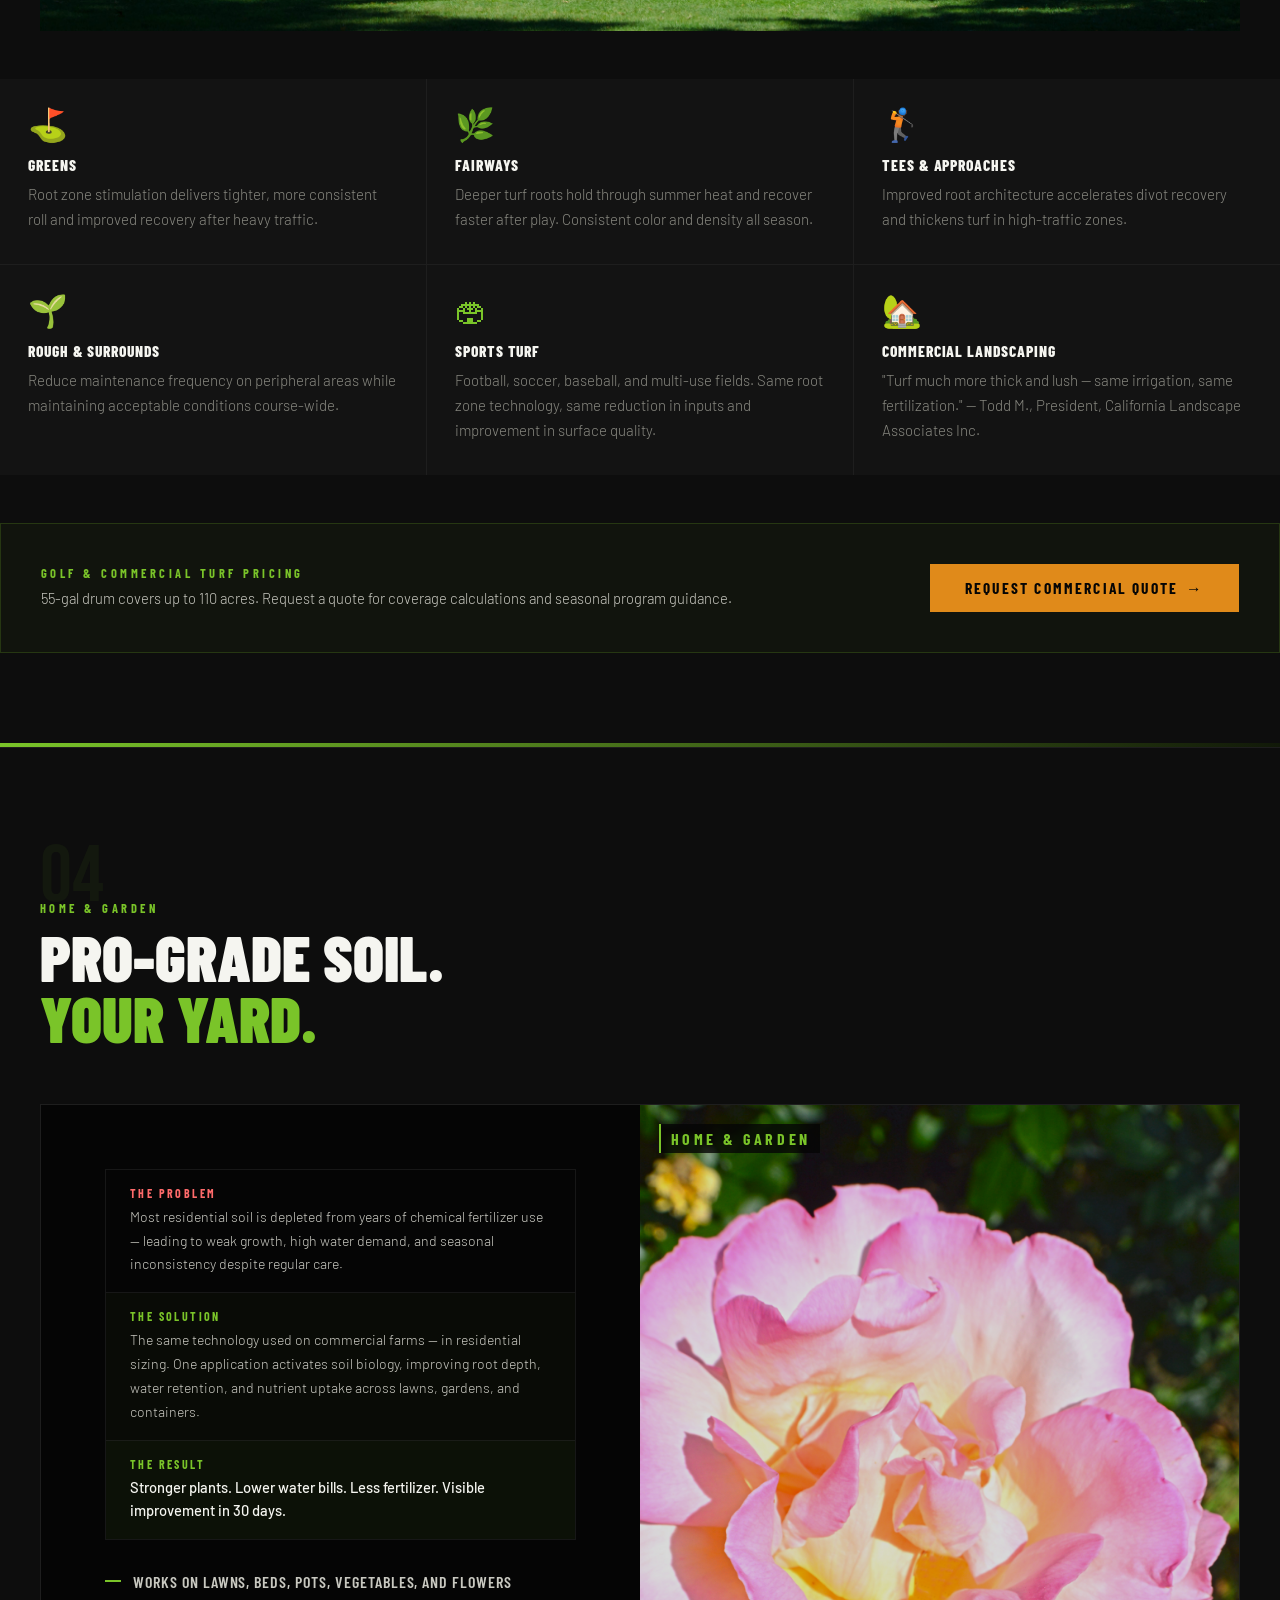
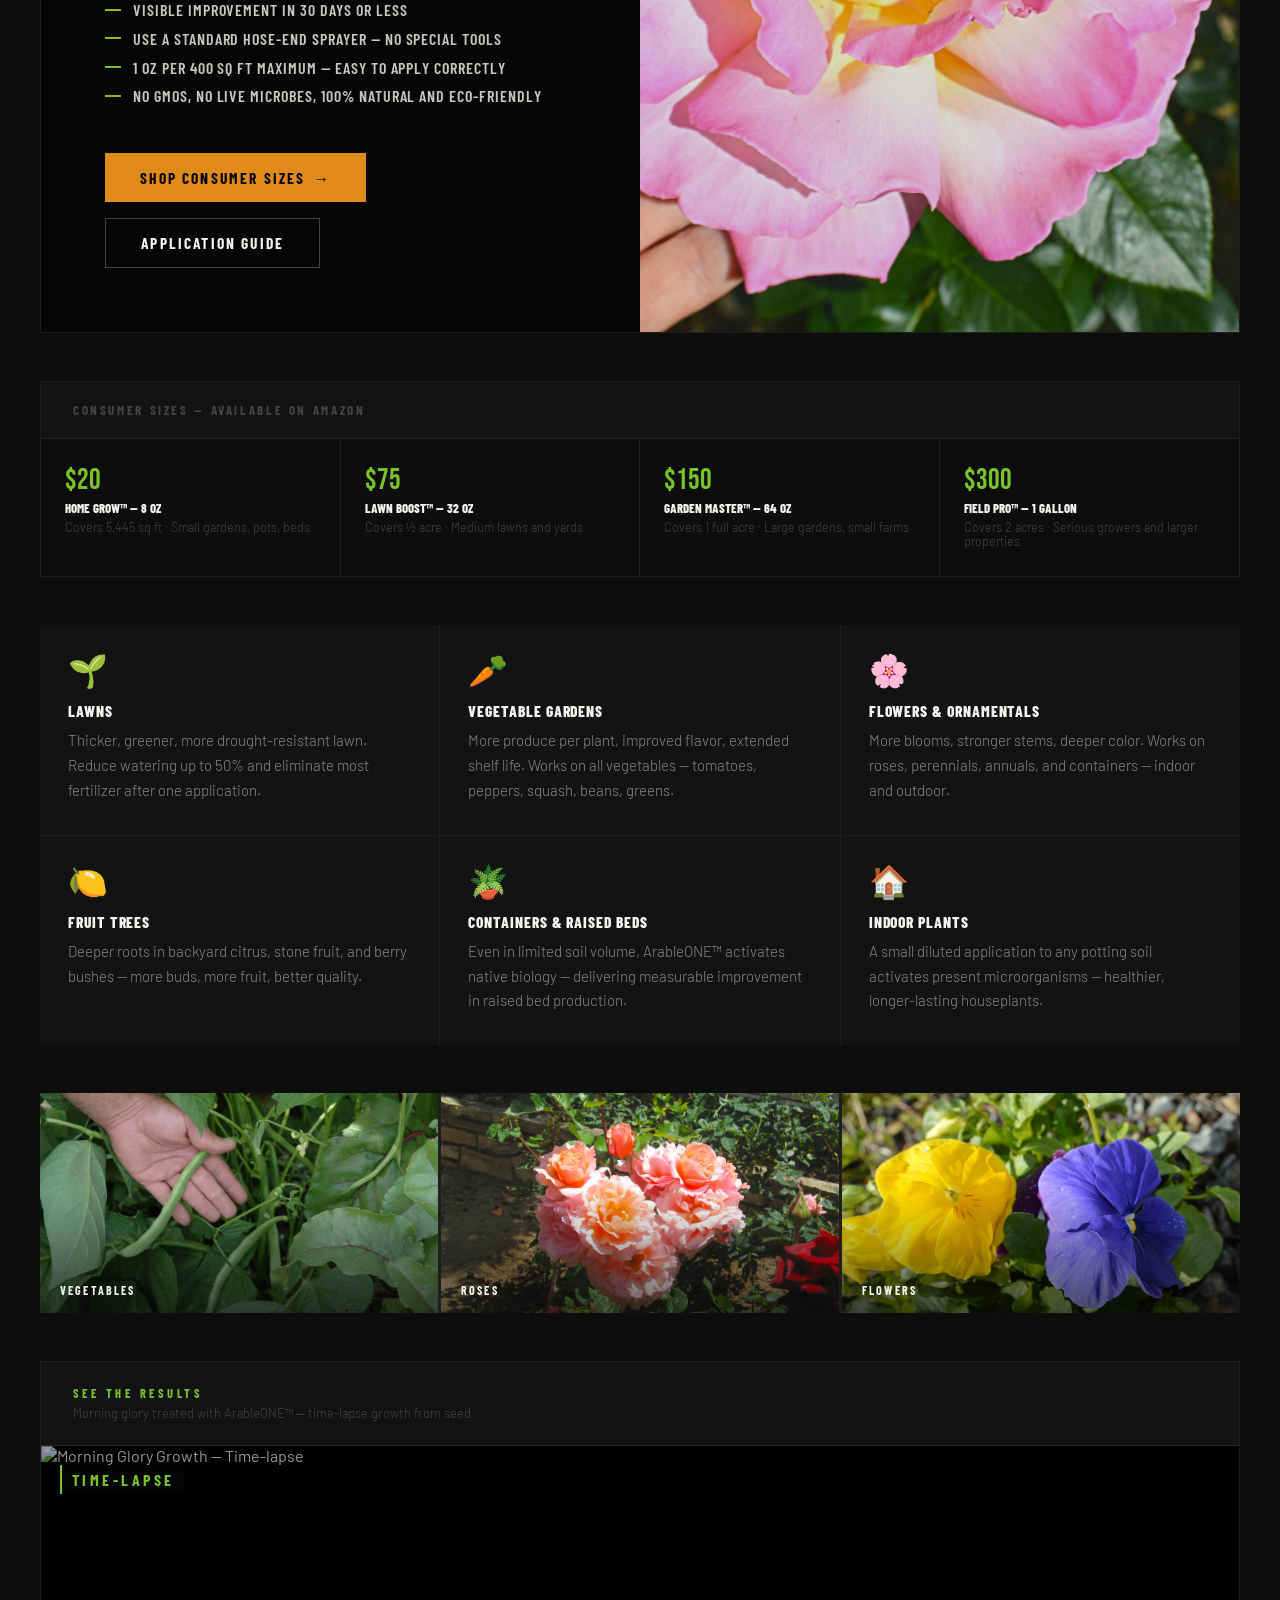
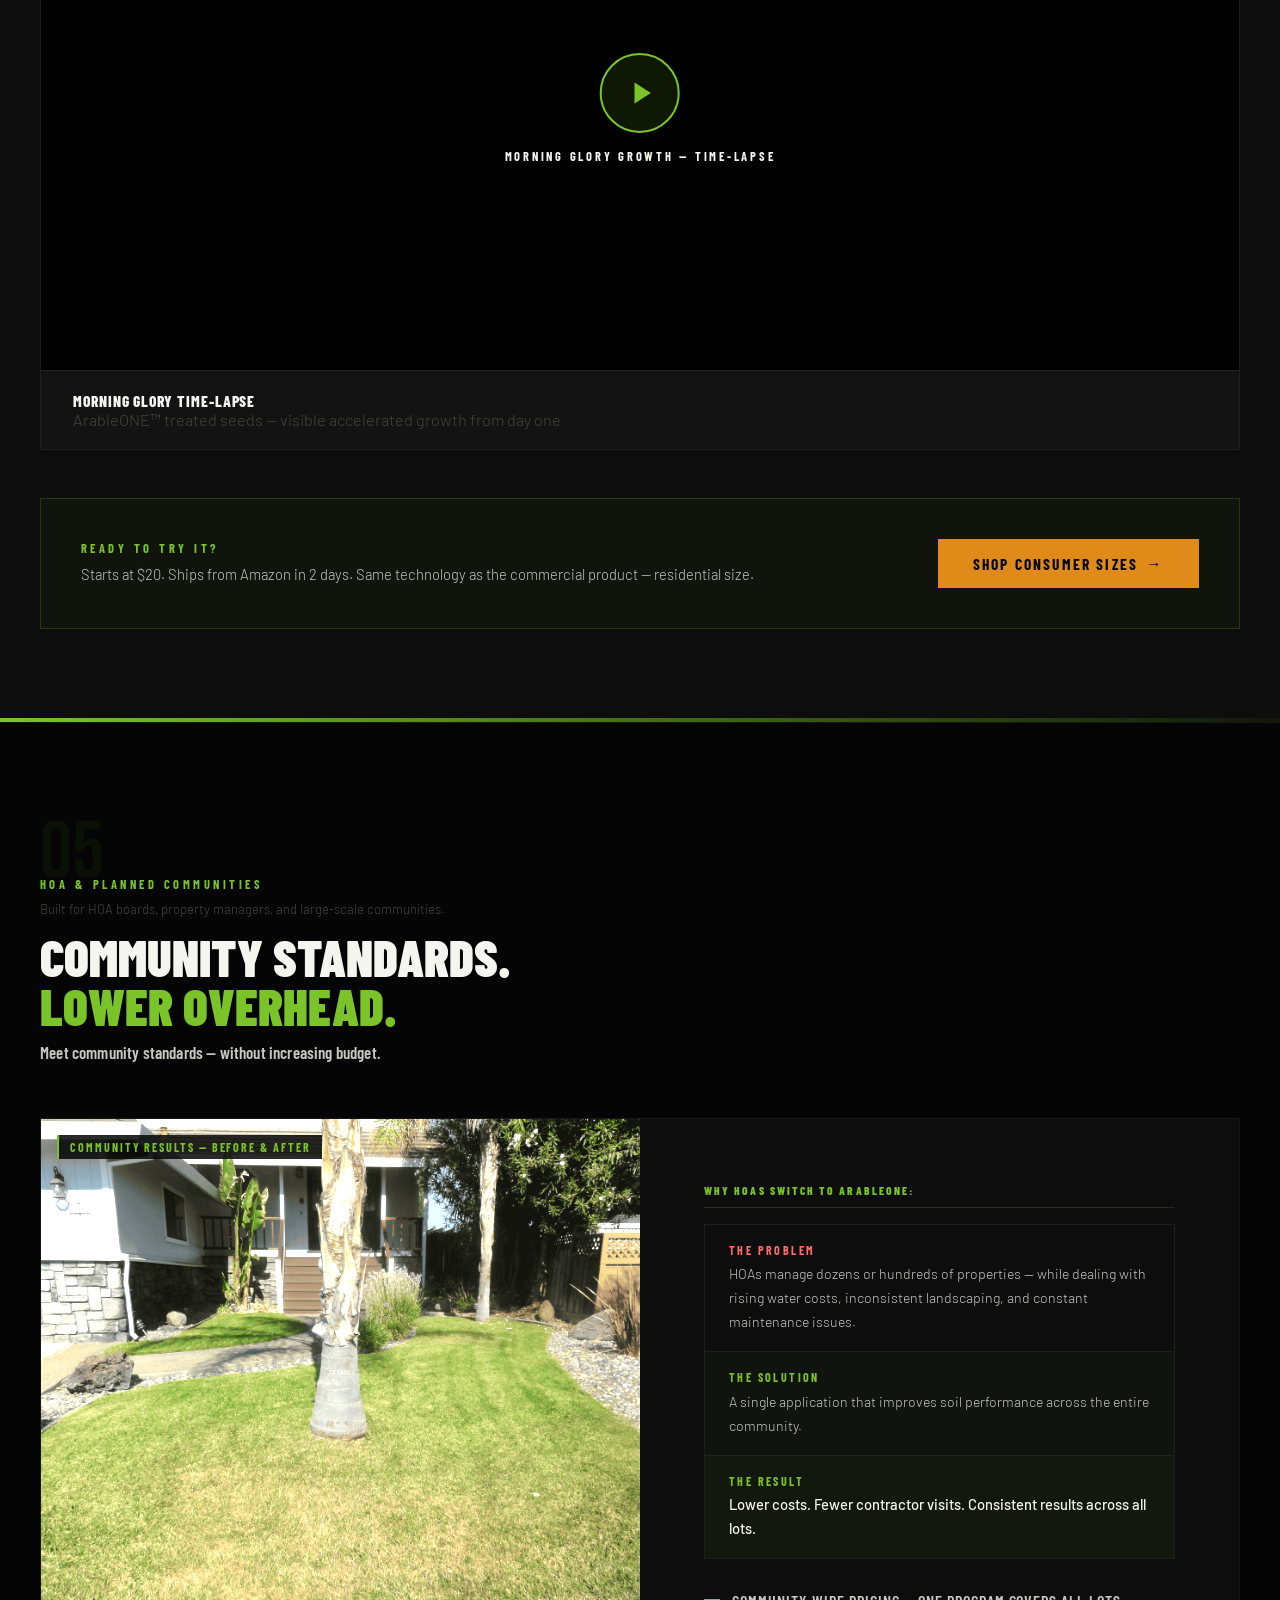
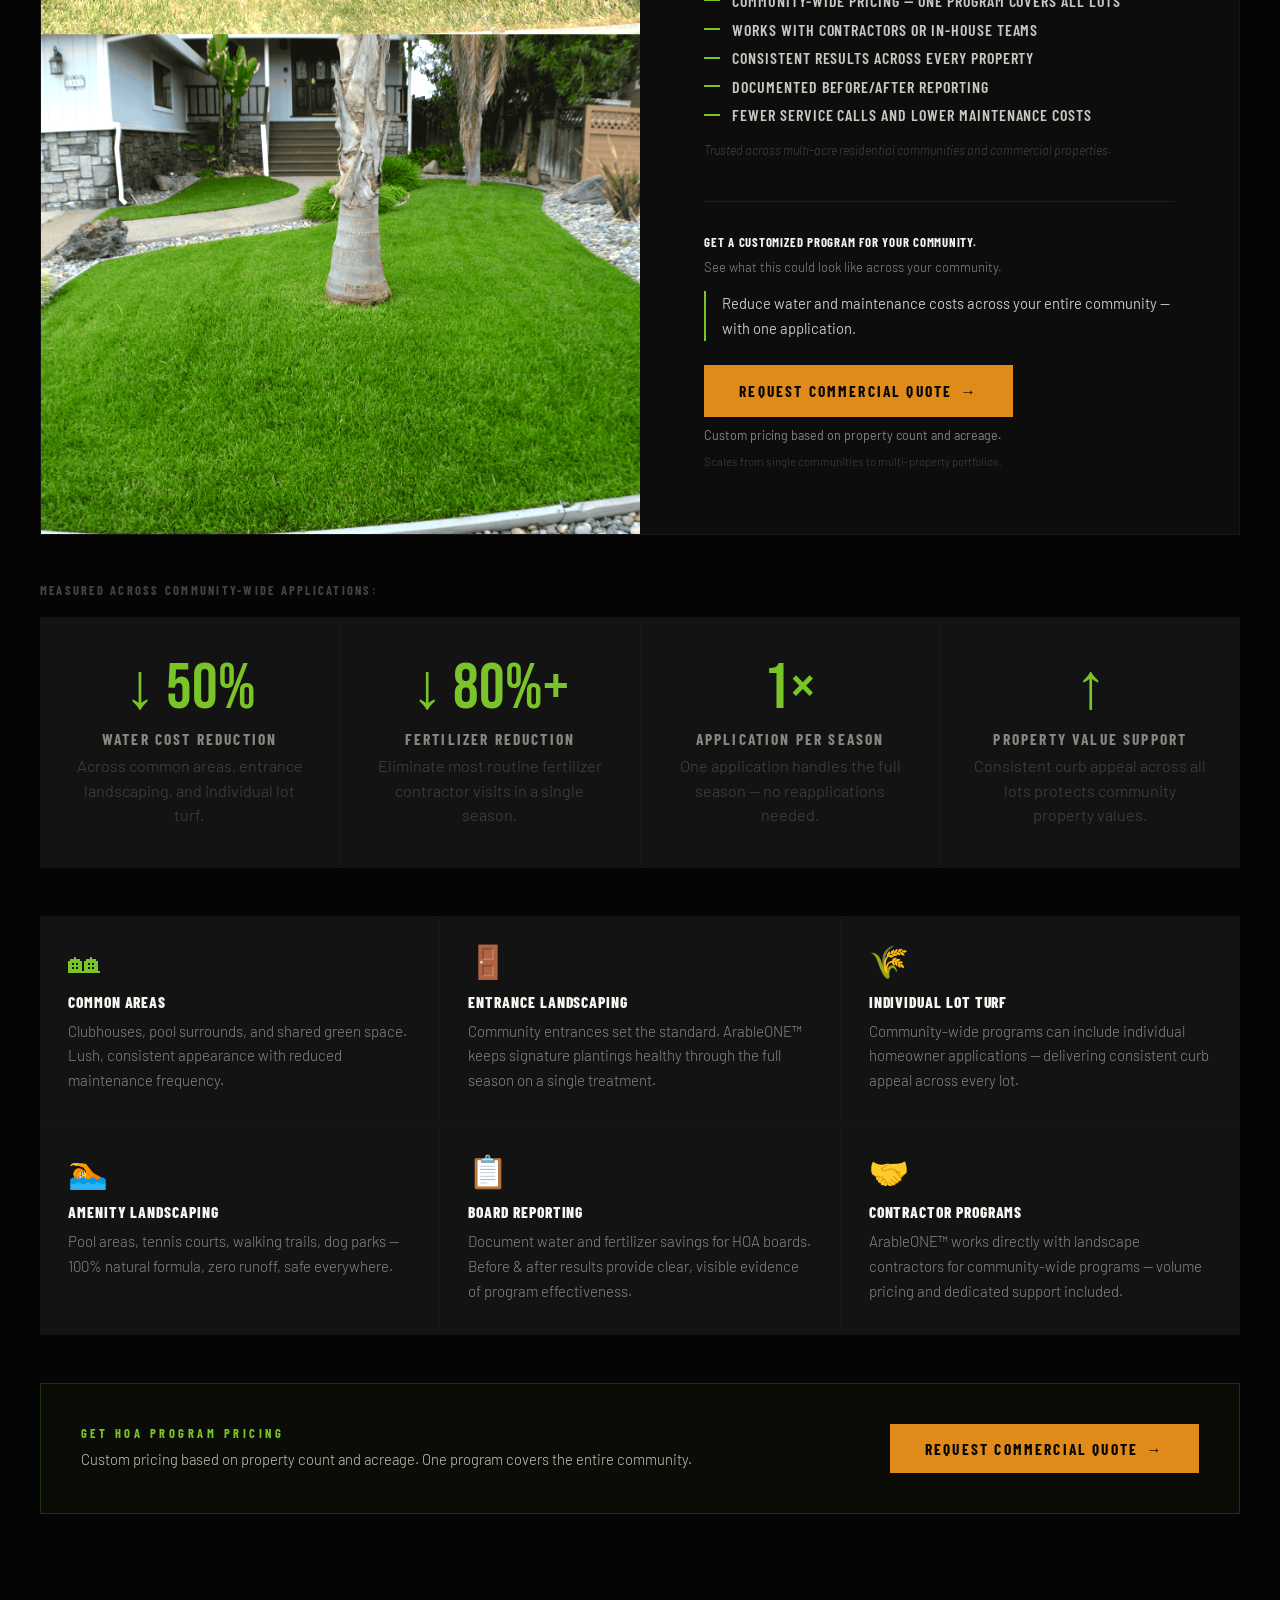
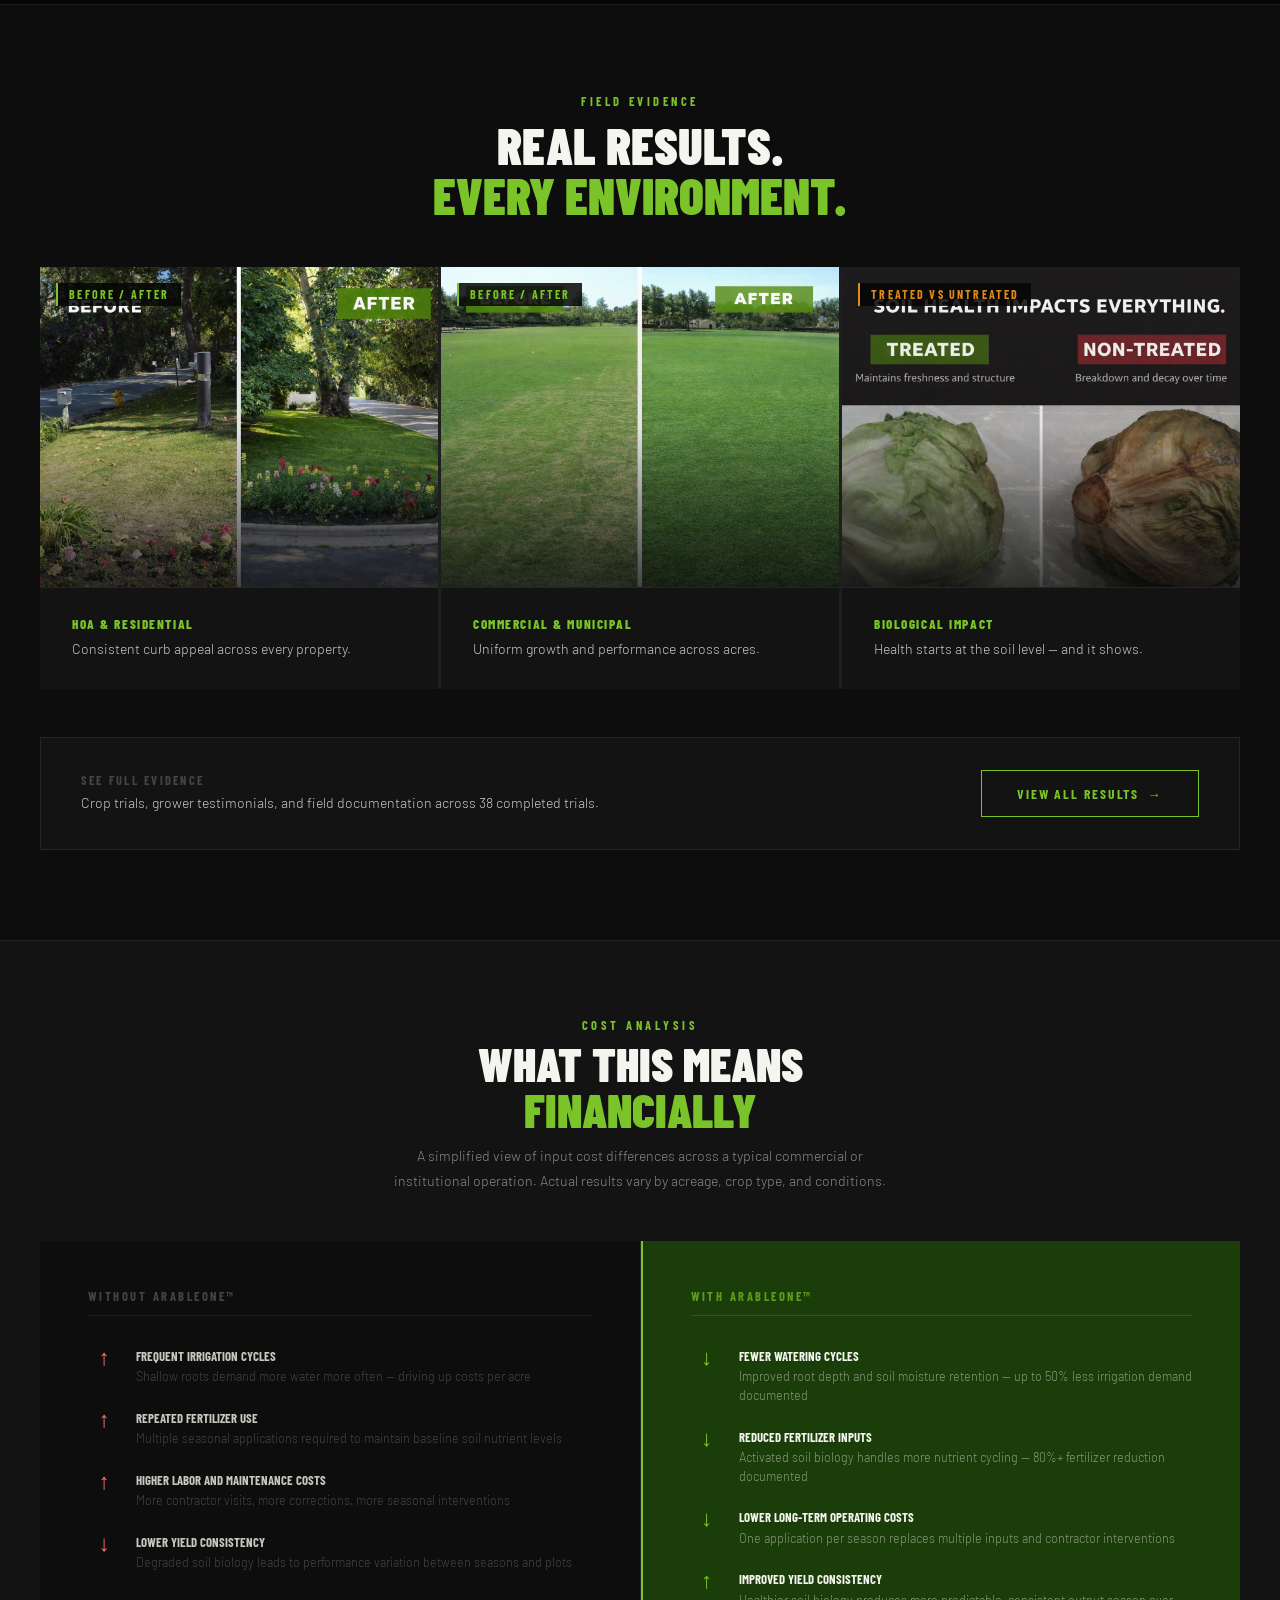
==== commit e7917c62: "Add files via upload" ====
--- a/applications.html
+++ b/applications.html
@@ -898,7 +898,7 @@
             <p class="lbl" style="margin-bottom:.3rem">Grower Testimonial</p>
             <p style="font-size:.8rem;font-weight:300;color:var(--g3)">Real operators. Real results. In their own words.</p>
           </div>
-          <span style="font-family:var(--fd);font-size:.75rem;font-weight:700;letter-spacing:.18em;text-transform:uppercase;color:var(--amber);border:1px solid var(--amber);padding:.35rem .7rem">▸ SWAP VIDEO</span>
+          <span style="font-family:var(--fd);font-size:.75rem;font-weight:700;letter-spacing:.18em;text-transform:uppercase;color:var(--amber);border:1px solid var(--amber);padding:.35rem .7rem"></span>
         </div>
         <!-- ▸ SWAP: replace with your grower testimonial video
              <video class="vid-html5" controls poster="cornfield.JPG">
@@ -1030,12 +1030,12 @@
           </div>
         </div>
 <ul class="sbulls">
-          <li>Root zone depth improvement across greens and fairways</li>
-          <li>Significant reduction in irrigation scheduling cycles</li>
-          <li>80%+ fertilizer reduction achievable</li>
-          <li>Works on Bermuda, bentgrass, bluegrass, fescue and ryegrass</li>
-          <li>Compatible with all topdressing and aeration programs</li>
-          <li>No disruption to play schedule — apply during normal maintenance</li>
+          <li>Reduce irrigation demand up to 50% across parks, medians, and public turf</li>
+          <li>Lower fertilizer dependency — 80%+ reduction documented in commercial environments</li>
+          <li>Audit-ready documentation for water compliance and conservation reporting</li>
+          <li>Compatible with standard municipal spray and irrigation equipment</li>
+          <li>Safe for parks, playgrounds, and water-adjacent public areas</li>
+          <li>Scales city-wide — no acreage limit, one seasonal application</li>
         </ul>
         <a href="index.html#b2b" class="btn btn-g" style="align-self:flex-start;margin-top:1rem">Request Commercial Quote <span class="arr">→</span></a>
       </div>
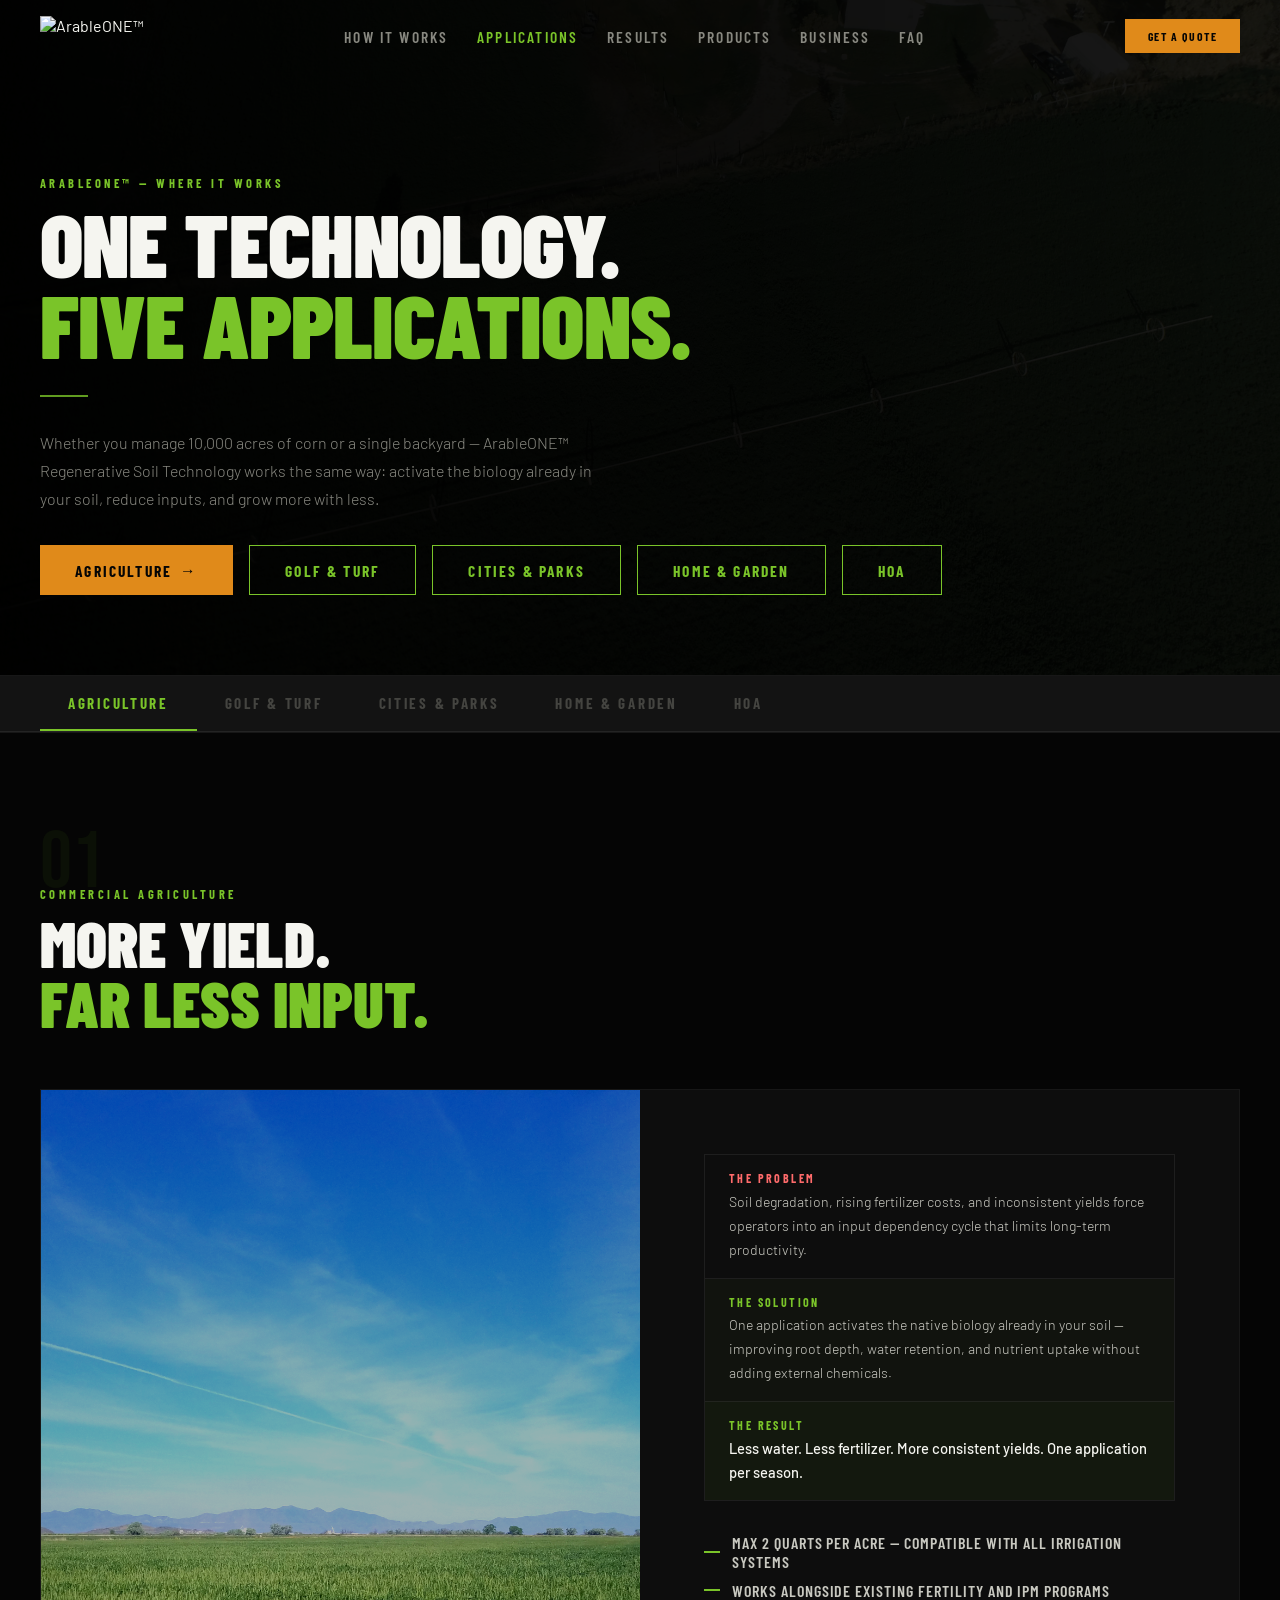
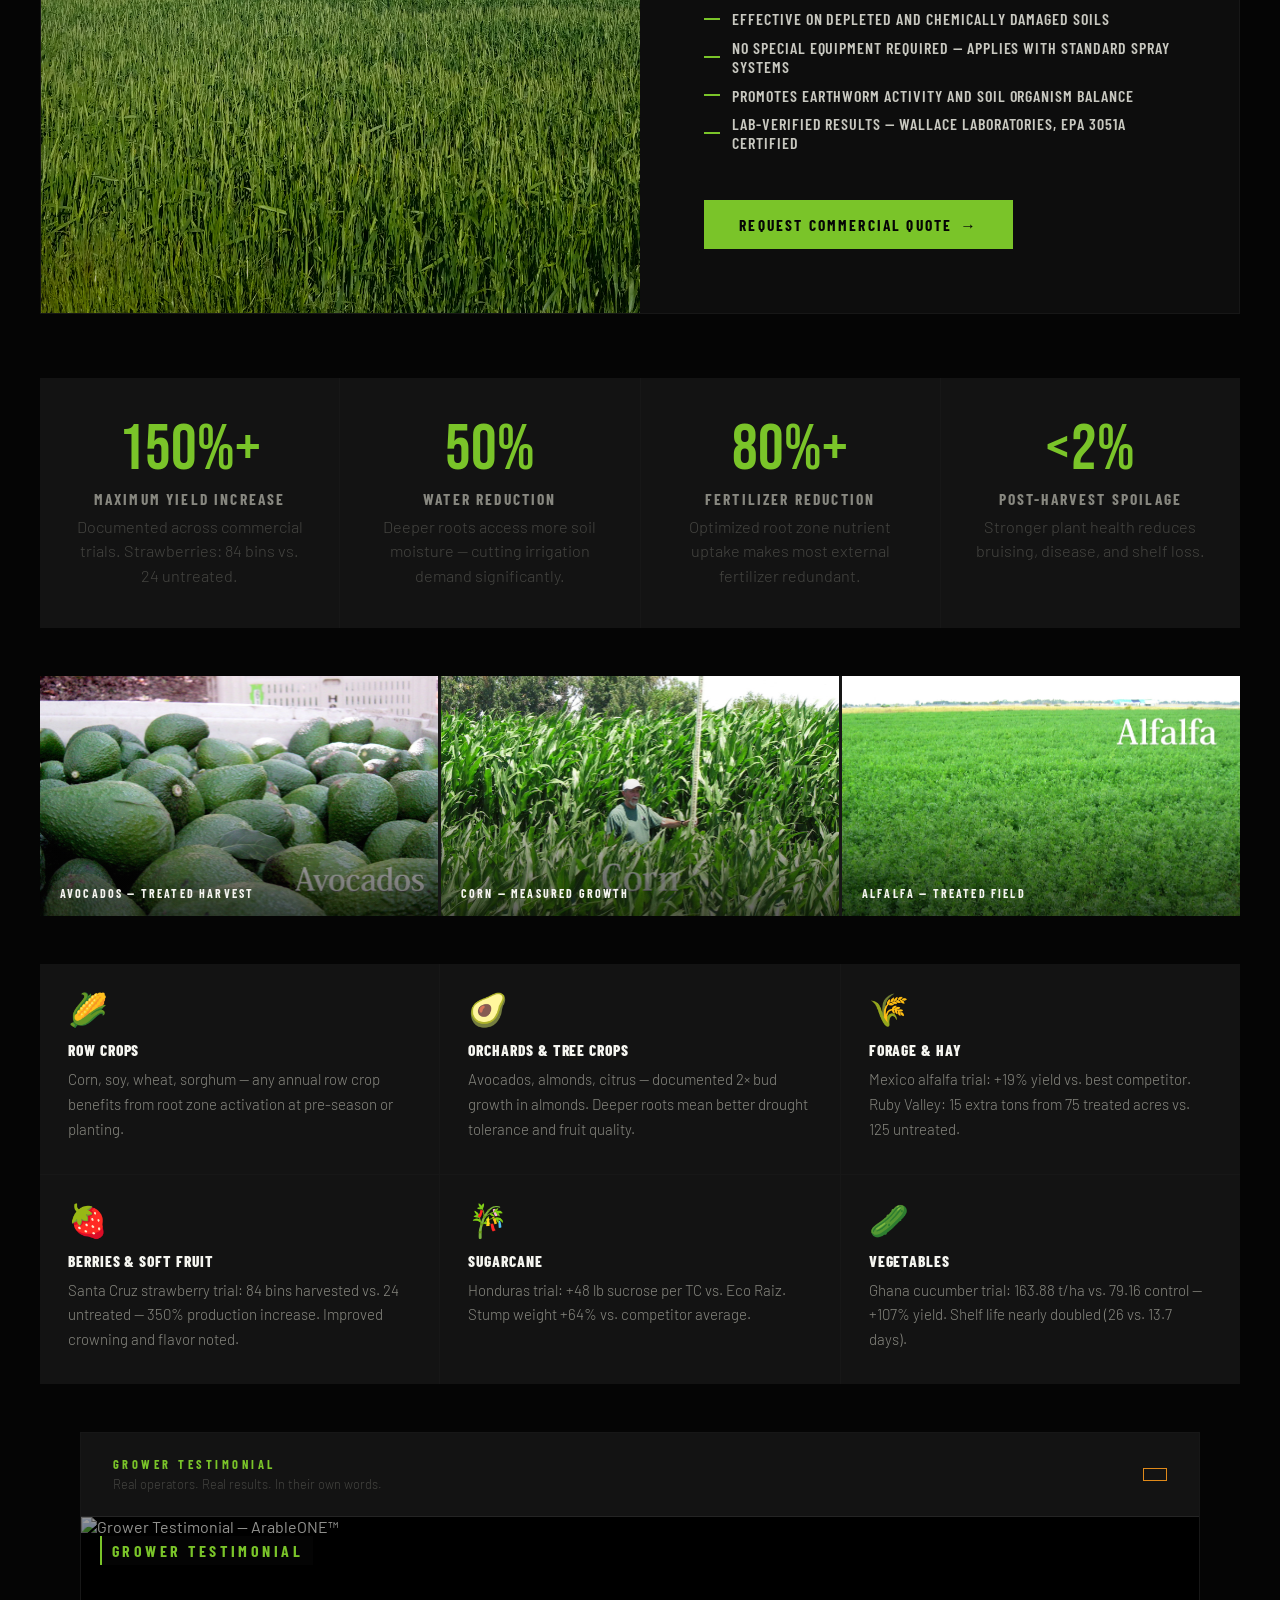
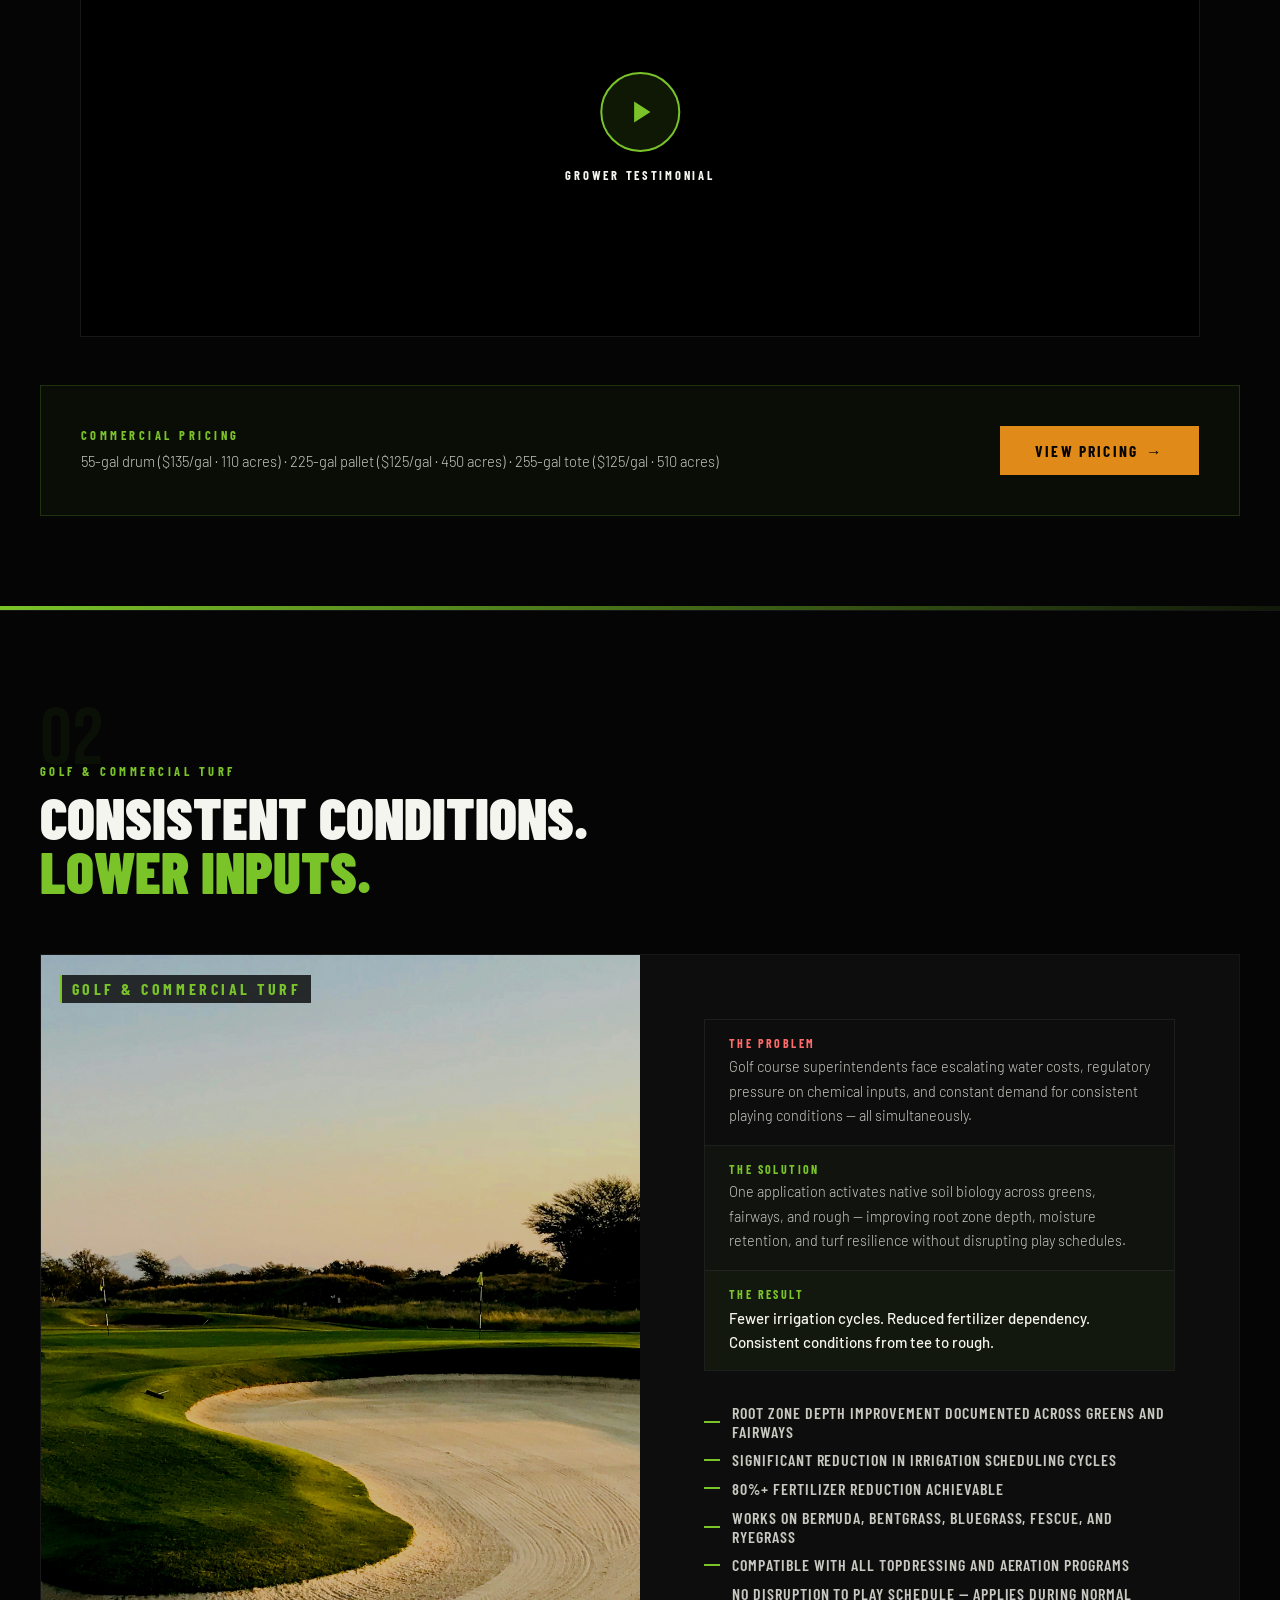
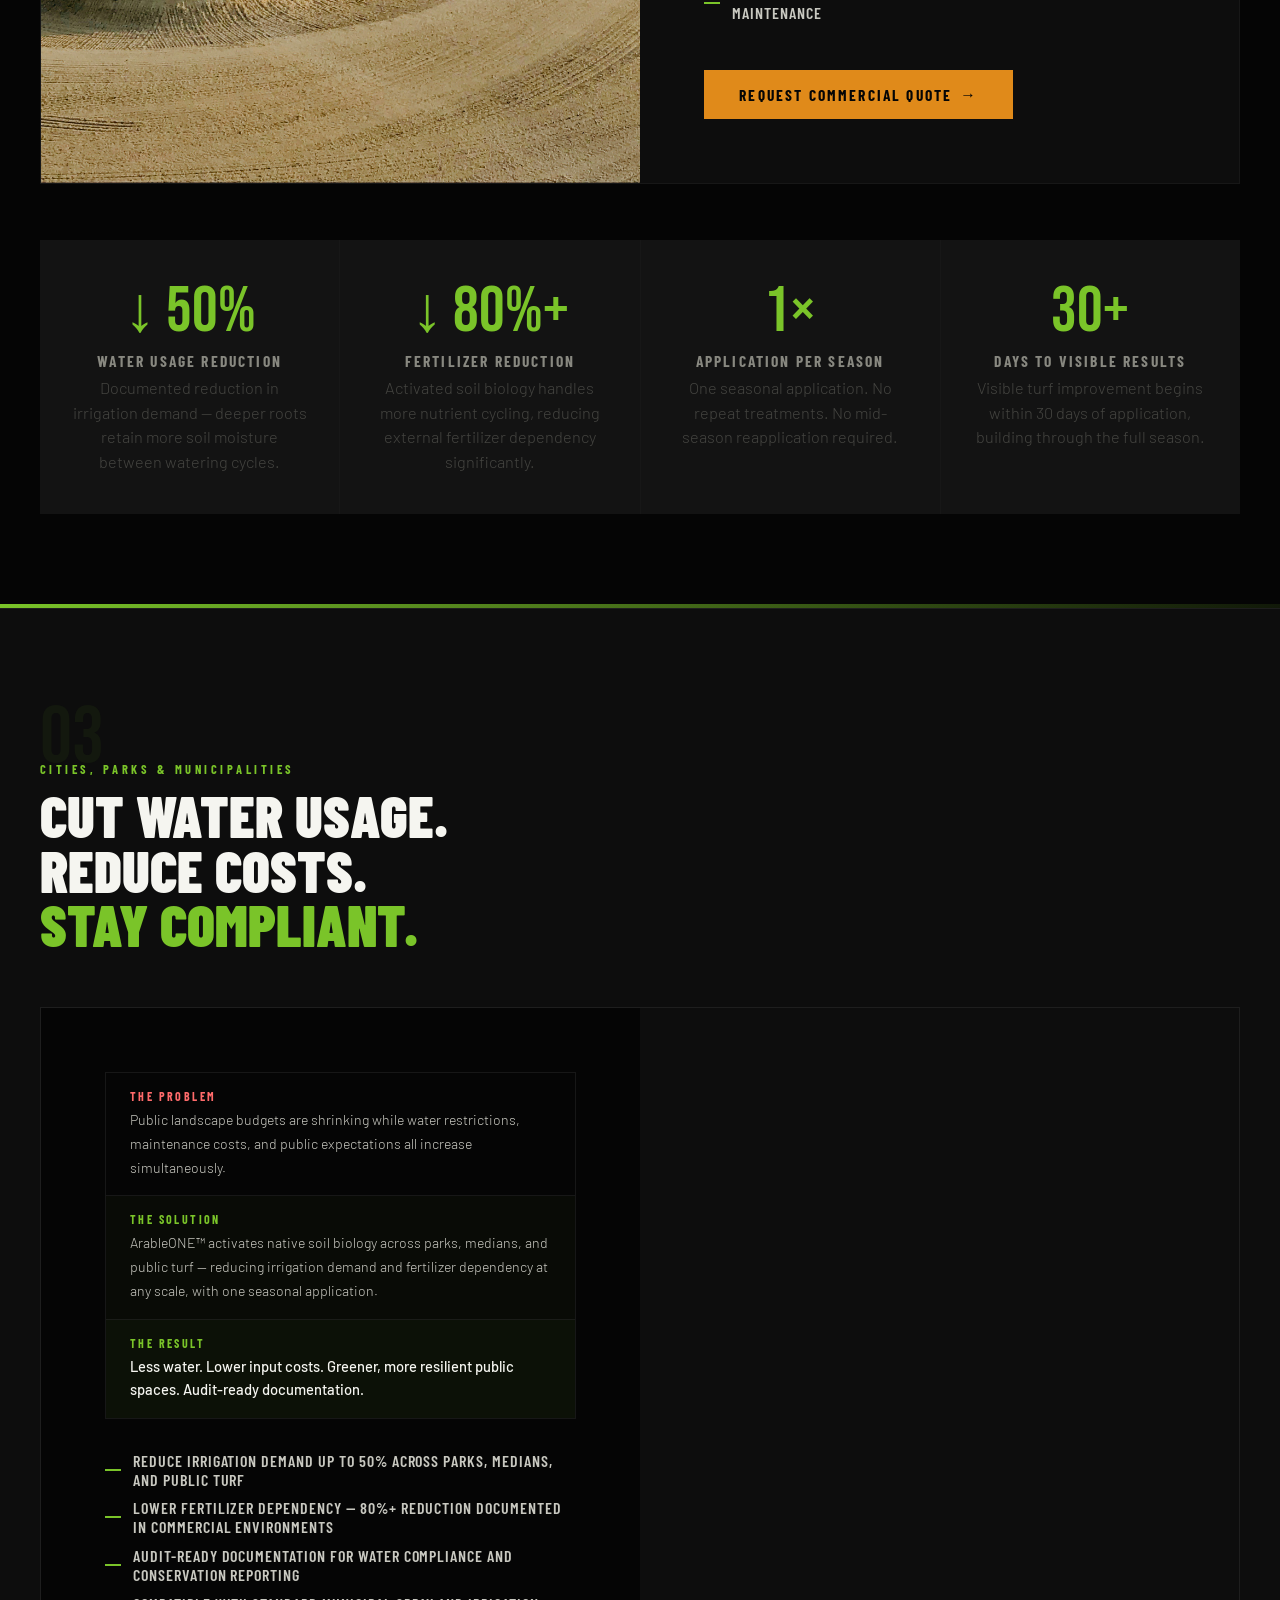
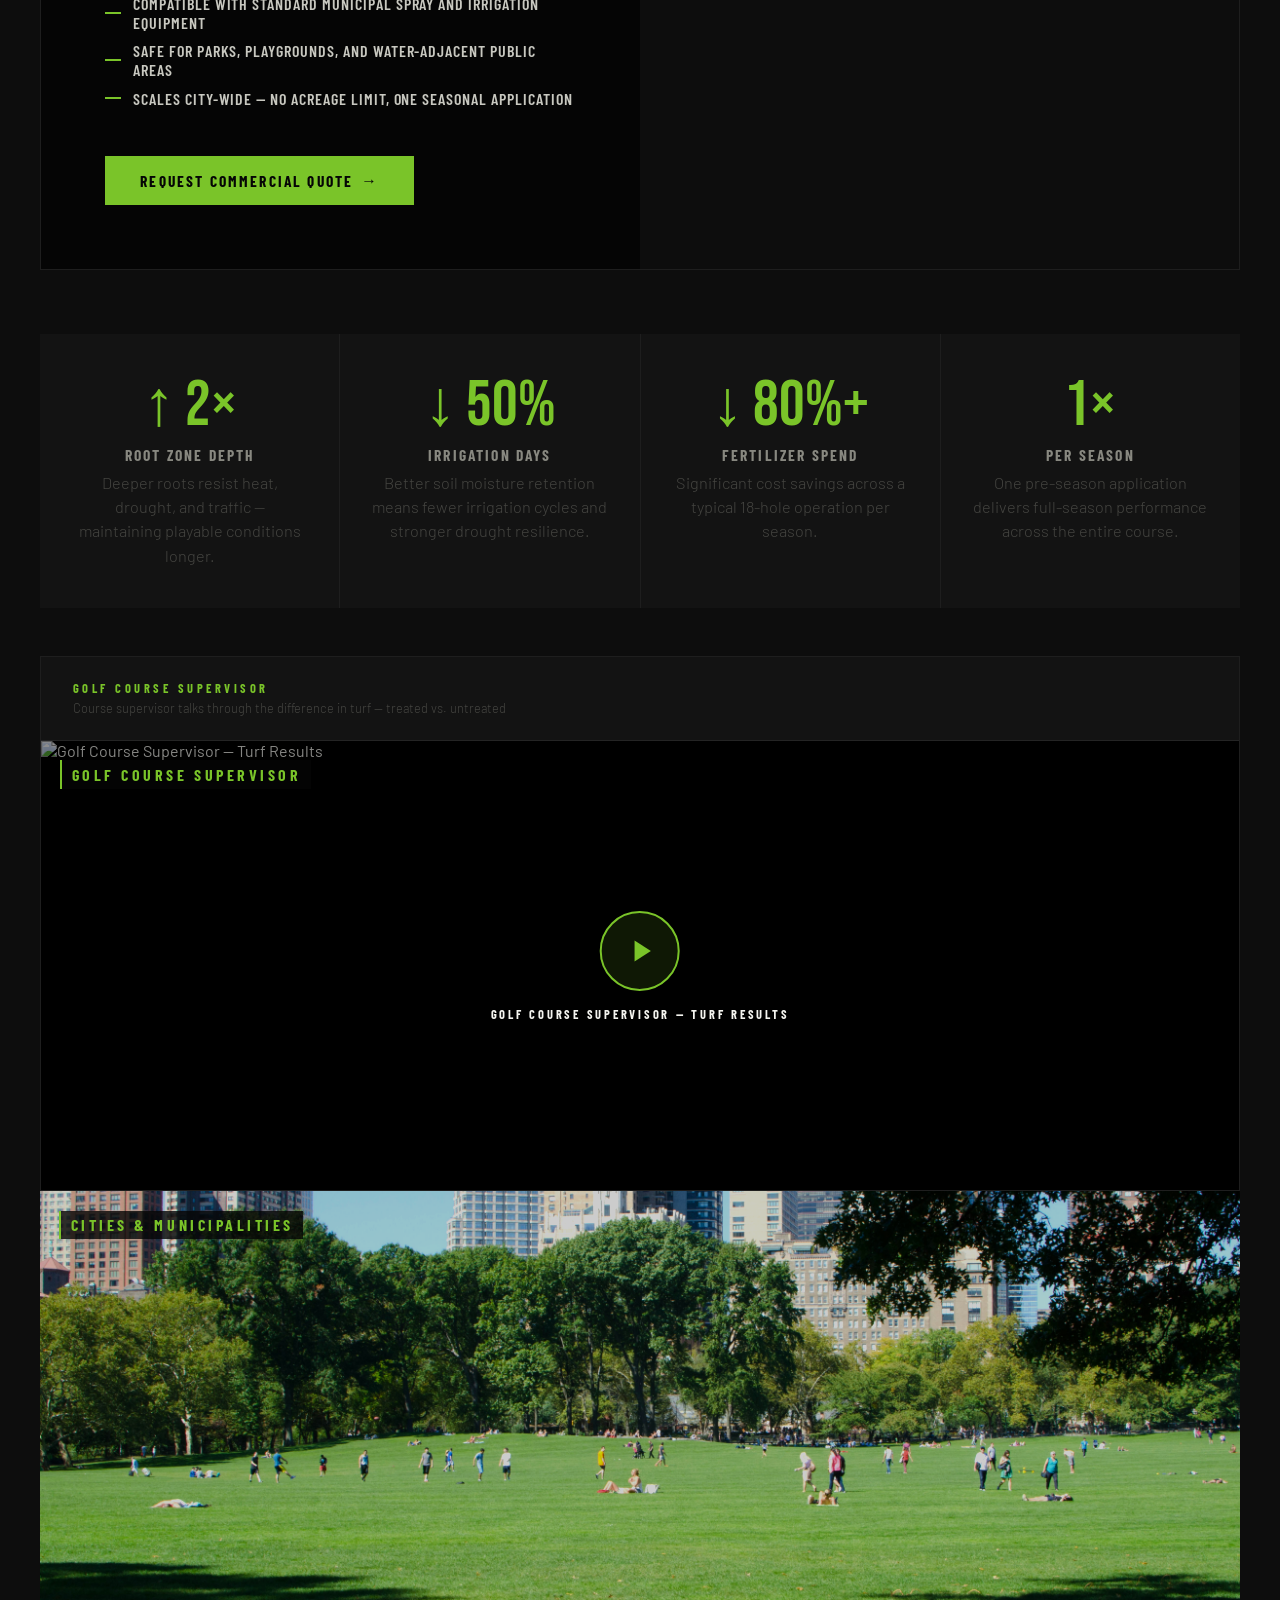
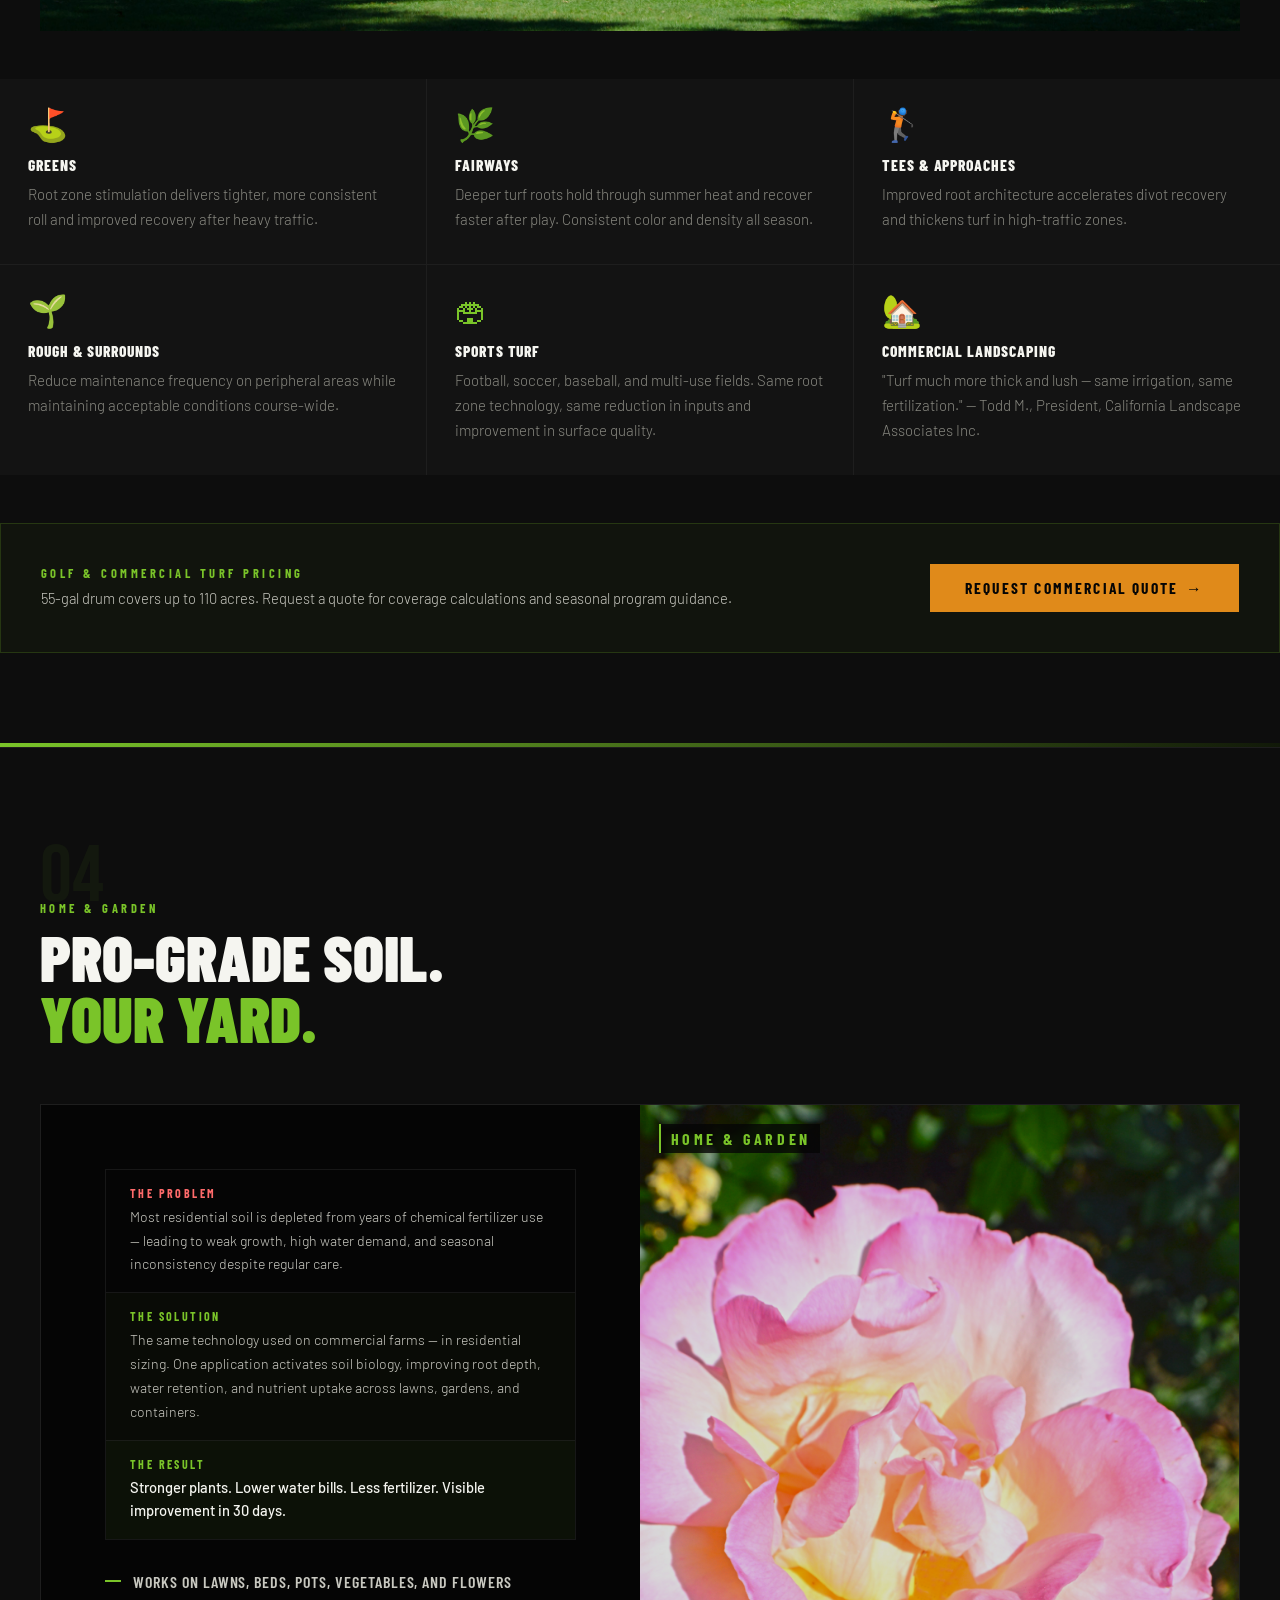
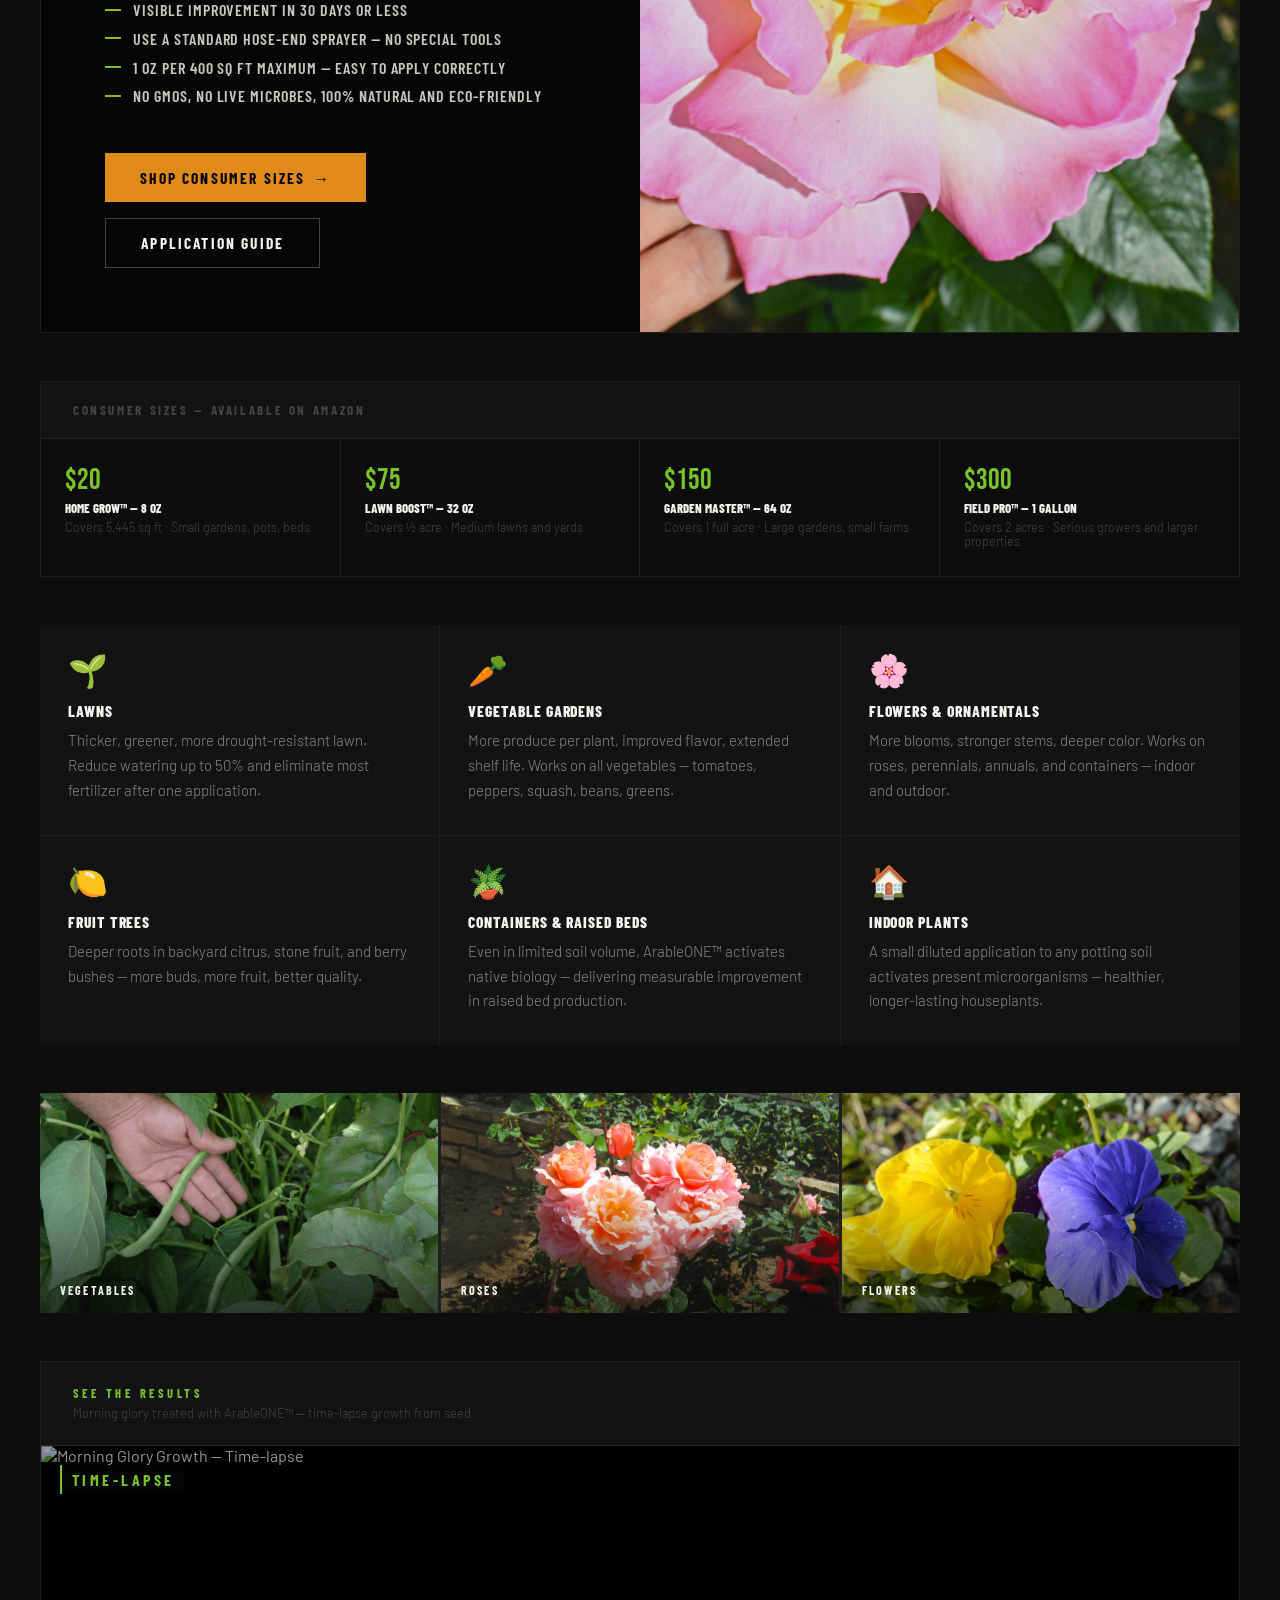
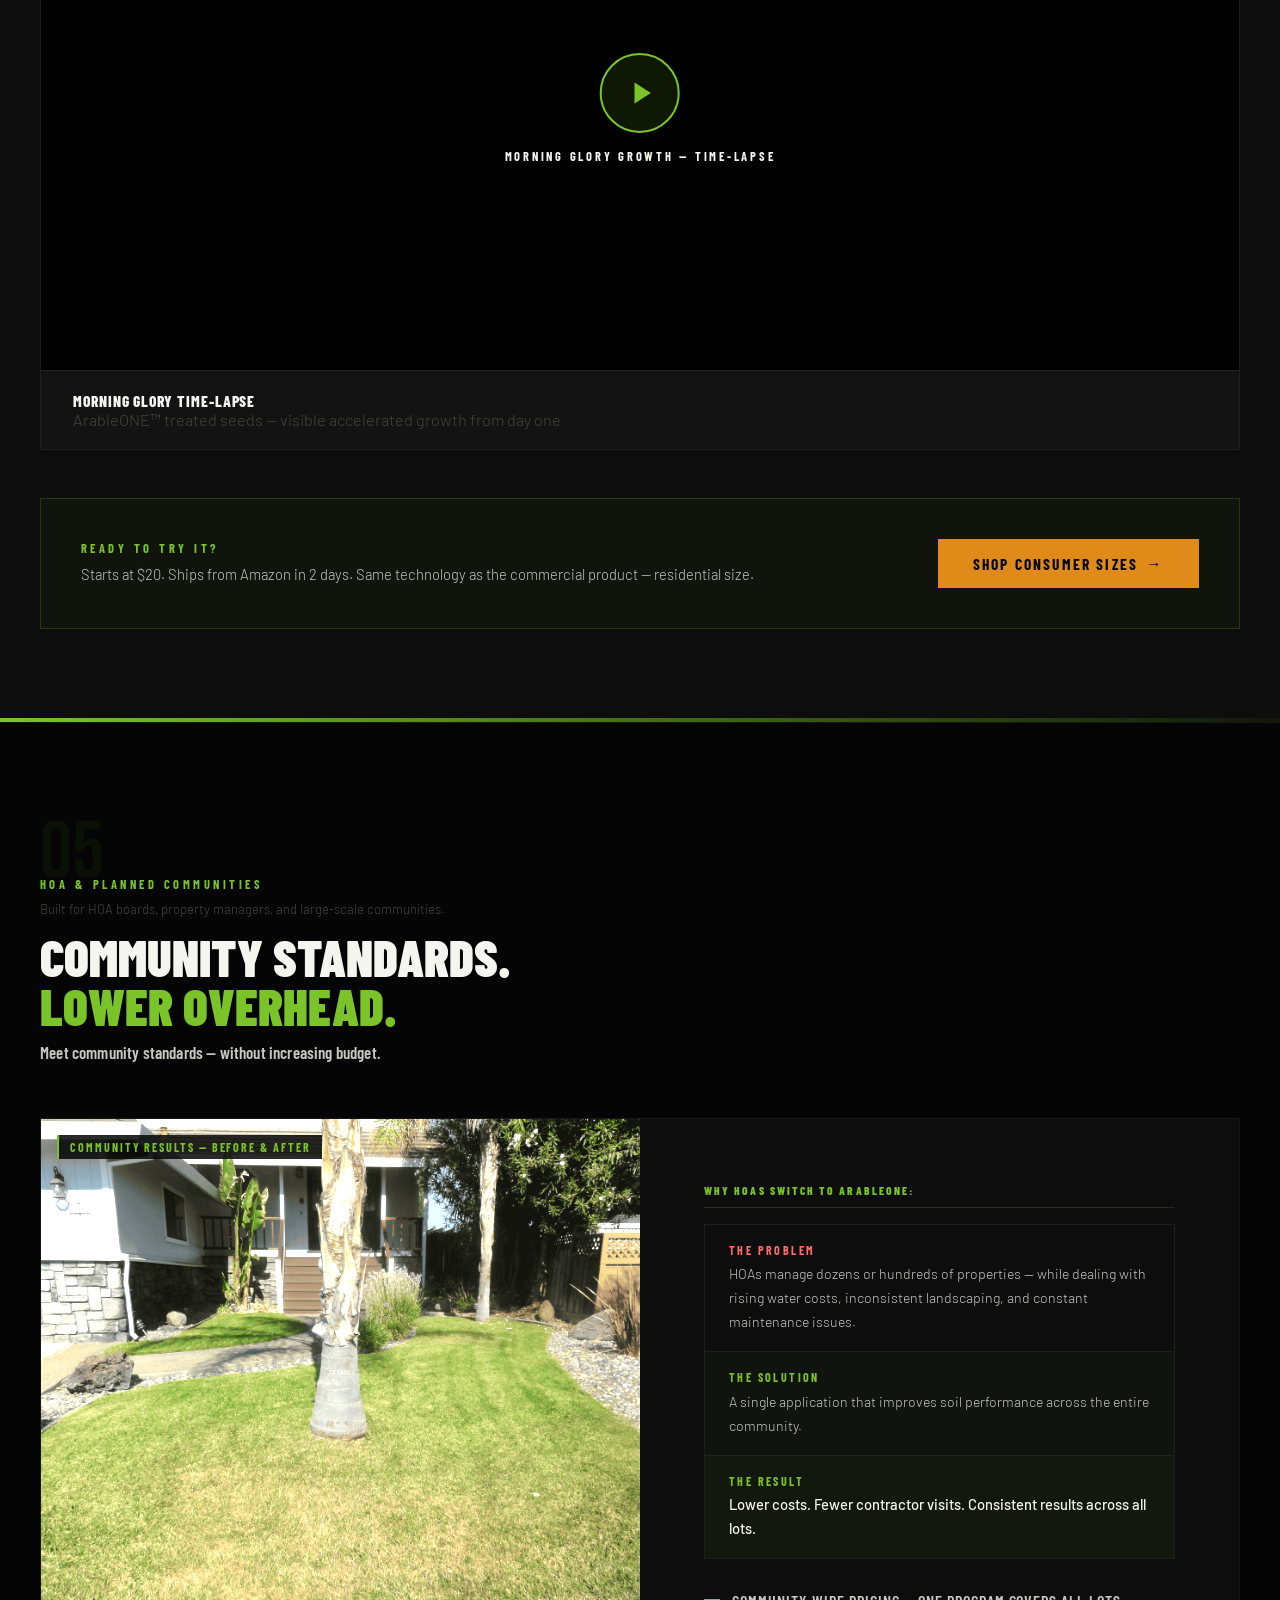
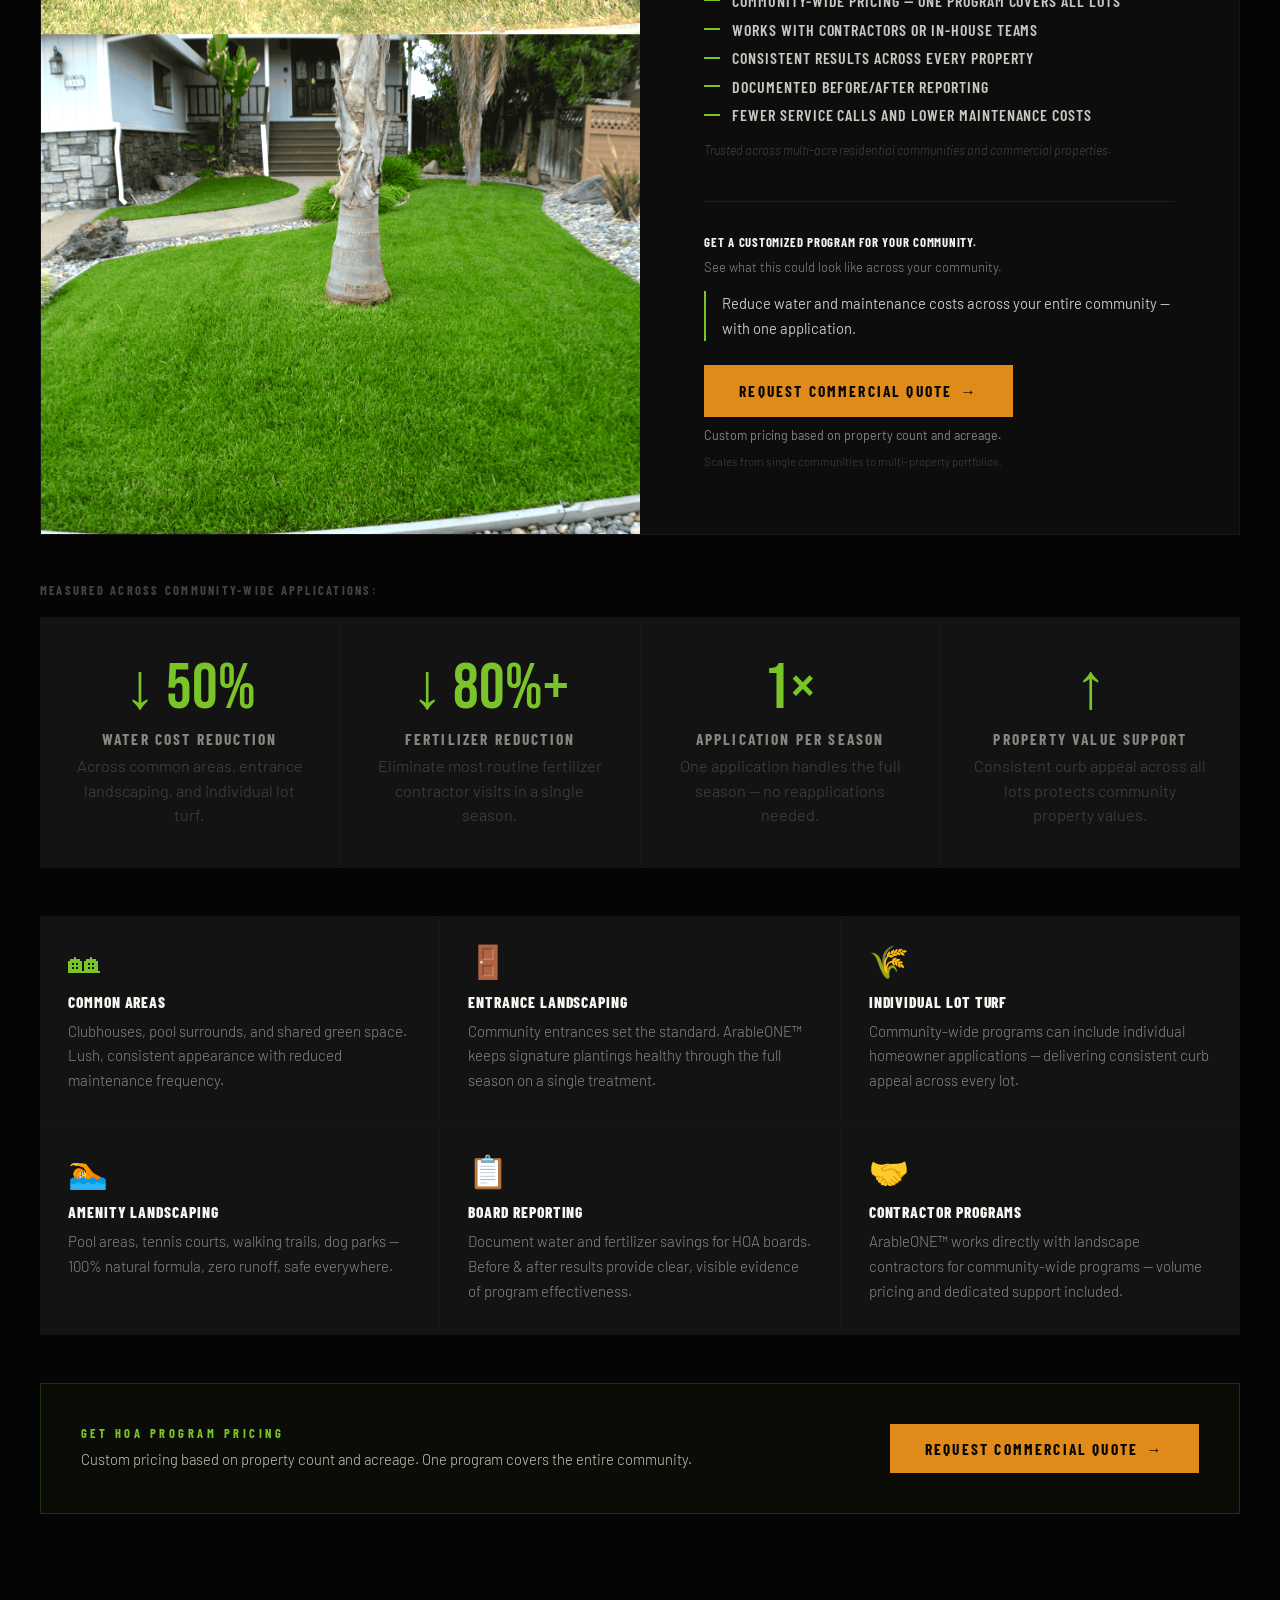
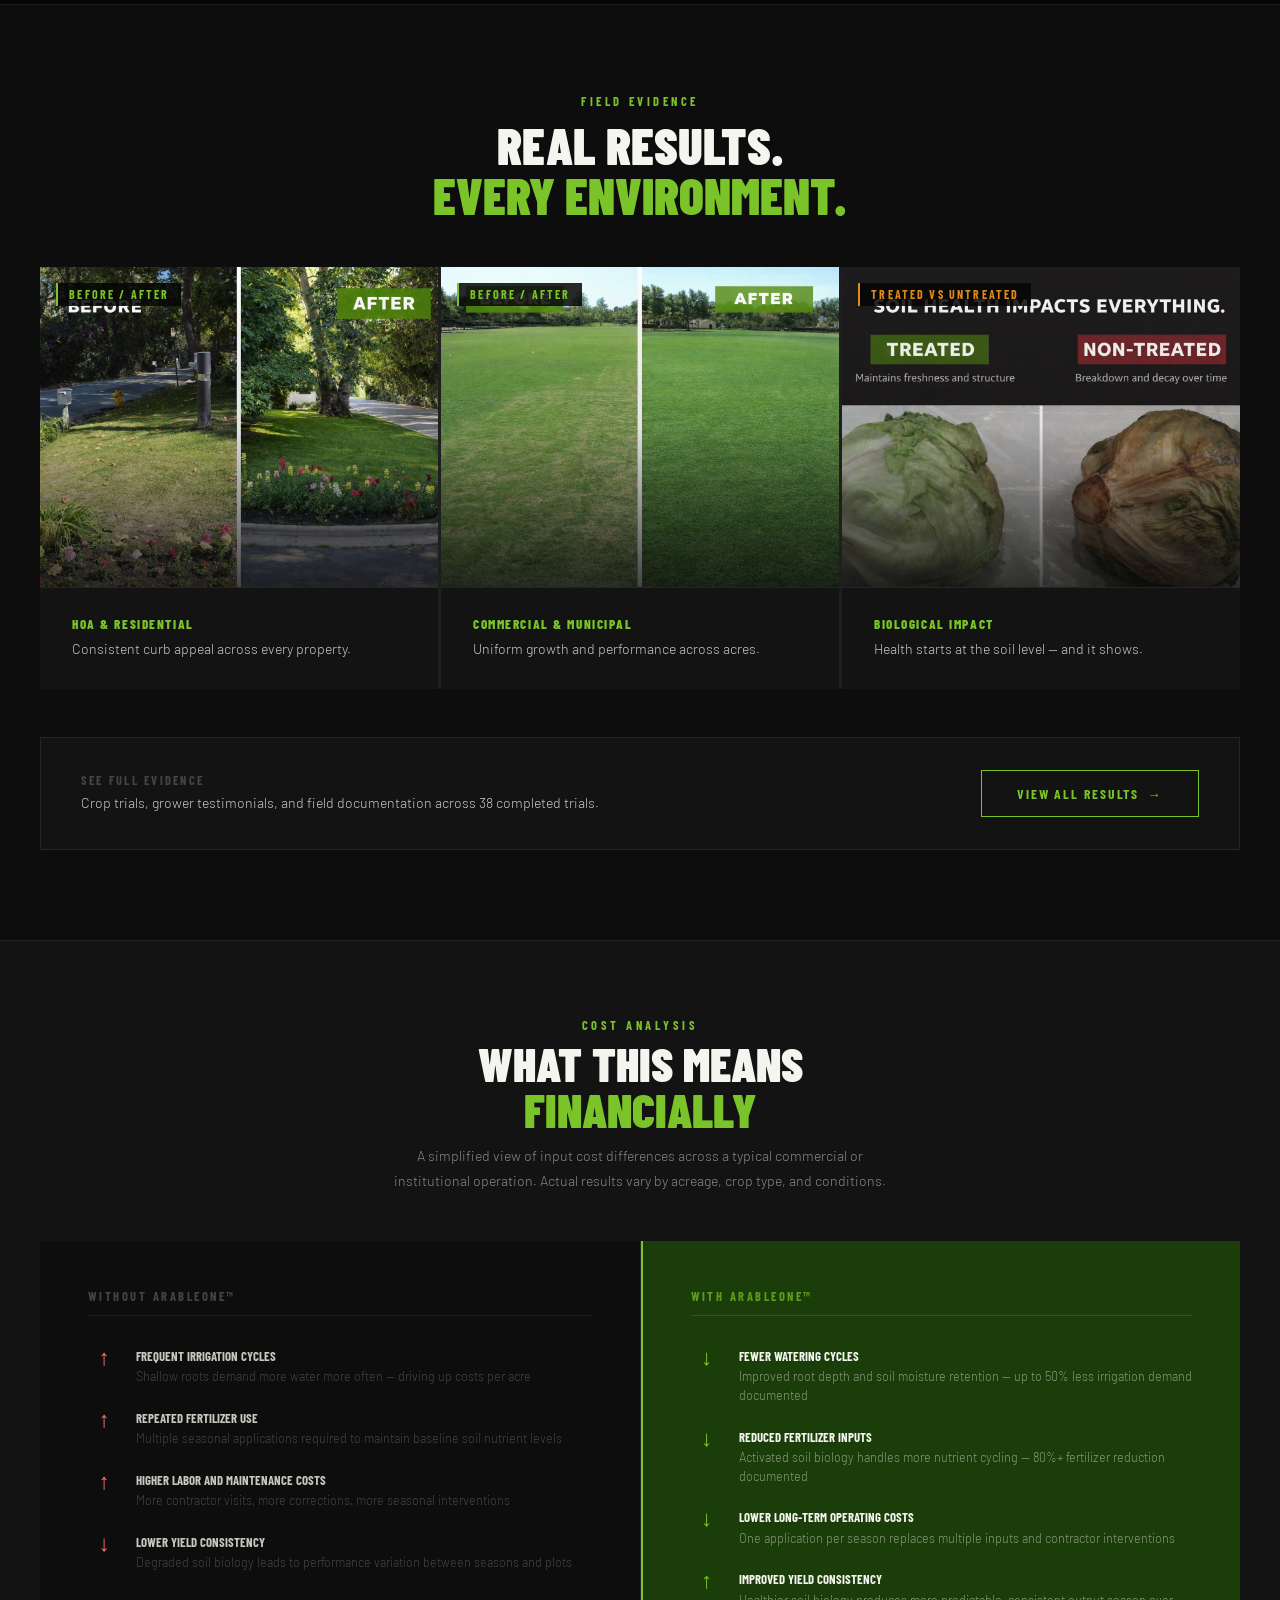
==== commit fb0d5d3e: "Add files via upload" ====
--- a/applications.html
+++ b/applications.html
@@ -1175,7 +1175,7 @@
           <li>No GMOs, no live microbes, 100% natural and eco-friendly</li>
         </ul>
         <div style="display:flex;gap:1rem;flex-wrap:wrap;margin-top:1rem">
-          <a href="products.html" class="btn btn-a">Shop Consumer Sizes <span class="arr">→</span></a>
+          <a href="https://www.amazon.com/dp/B0H24GYQHL" target="_blank" rel="noopener" class="btn btn-a">Shop Consumer Sizes <span class="arr">→</span></a>
           <a href="faq.html" class="btn btn-ol">Application Guide</a>
         </div>
       </div>
@@ -1298,7 +1298,7 @@
         <p class="lbl" style="margin-bottom:.4rem">Ready to Try It?</p>
         <p style="font-size:.92rem;font-weight:300;color:var(--g1);line-height:1.65">Starts at $20. Ships from Amazon in 2 days. Same technology as the commercial product — residential size.</p>
       </div>
-      <a href="products.html" class="btn btn-a" style="flex-shrink:0">Shop Consumer Sizes <span class="arr">→</span></a>
+      <a href="https://www.amazon.com/dp/B0H24GYQHL" target="_blank" rel="noopener" class="btn btn-a" style="flex-shrink:0">Shop Consumer Sizes <span class="arr">→</span></a>
     </div>
   </div>
 </section>
@@ -1633,7 +1633,7 @@
     <p style="font-size:.95rem;font-weight:300;color:var(--g1);max-width:500px;margin:0 auto 2.5rem;line-height:1.75">Commercial operators and institutions contact us directly. Consumer sizes ship from Amazon. Same technology either way.</p>
     <div style="display:flex;gap:1rem;justify-content:center;flex-wrap:wrap">
       <a href="index.html#b2b" class="btn btn-a" style="font-size:.95rem;padding:1rem 2.4rem">Request Commercial Quote <span class="arr">→</span></a>
-      <a href="products.html" class="btn btn-g" style="font-size:.9rem;padding:1rem 2rem">Shop Consumer Sizes</a>
+      <a href="https://www.amazon.com/dp/B0H24GYQHL" target="_blank" rel="noopener" class="btn btn-g" style="font-size:.9rem;padding:1rem 2rem">Shop Consumer Sizes</a>
       <a href="results.html" class="btn btn-ol" style="font-size:.9rem;padding:1rem 2rem">View Field Evidence</a>
     </div>
   </div>
@@ -1655,8 +1655,8 @@
       </ul></div>
       <div class="ft-col"><h4>Shop</h4><ul>
         <li><a href="products.html">View All Products</a></li>
-        <li><a href="products.html">Home Grow™ — $20</a></li>
-        <li><a href="products.html">Lawn Boost™ — $75</a></li>
+        <li><a href="https://www.amazon.com/dp/B0H24GYQHL" target="_blank" rel="noopener">Home Grow™ — $20</a></li>
+        <li><a href="https://www.amazon.com/dp/B0H24GYQHL" target="_blank" rel="noopener">Lawn Boost™ — $75</a></li>
         <li><a href="index.html#b2b">Bulk — Request Quote</a></li>
       </ul></div>
       <div class="ft-col"><h4>Company</h4><ul>
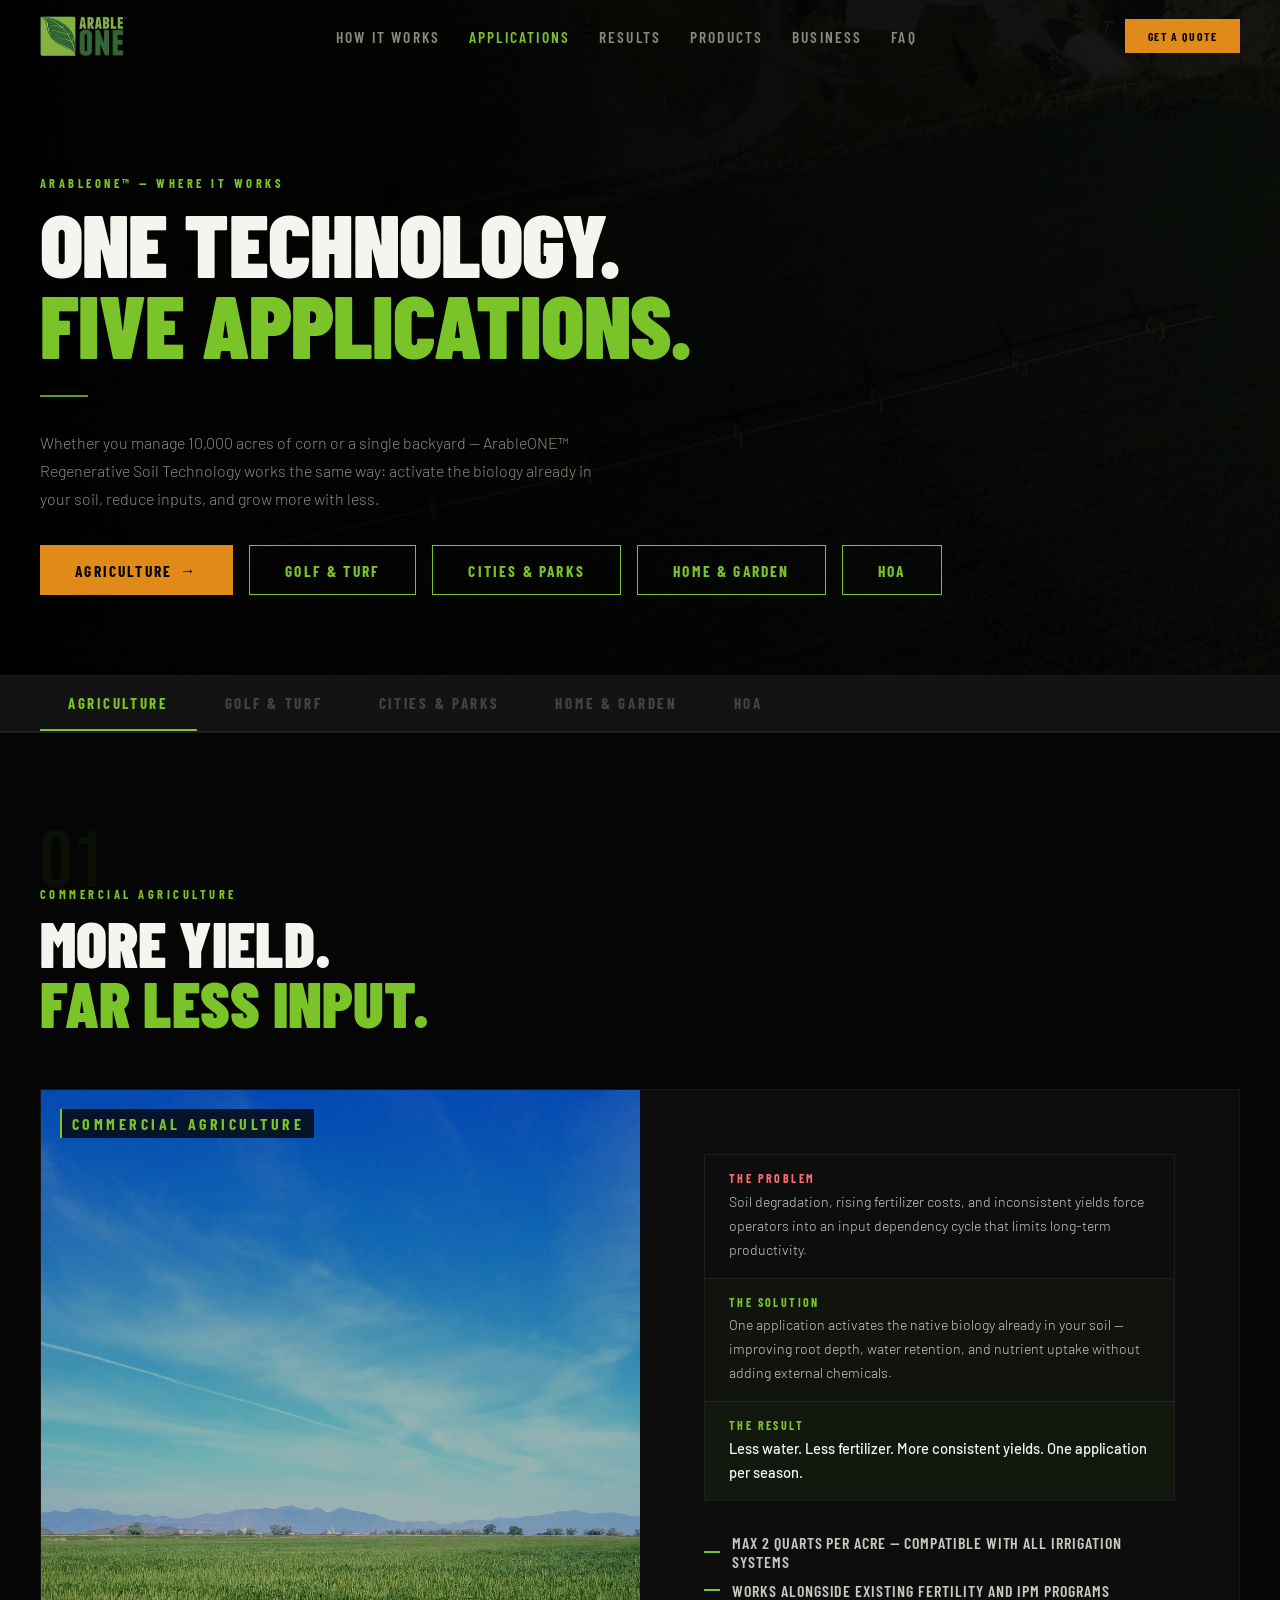
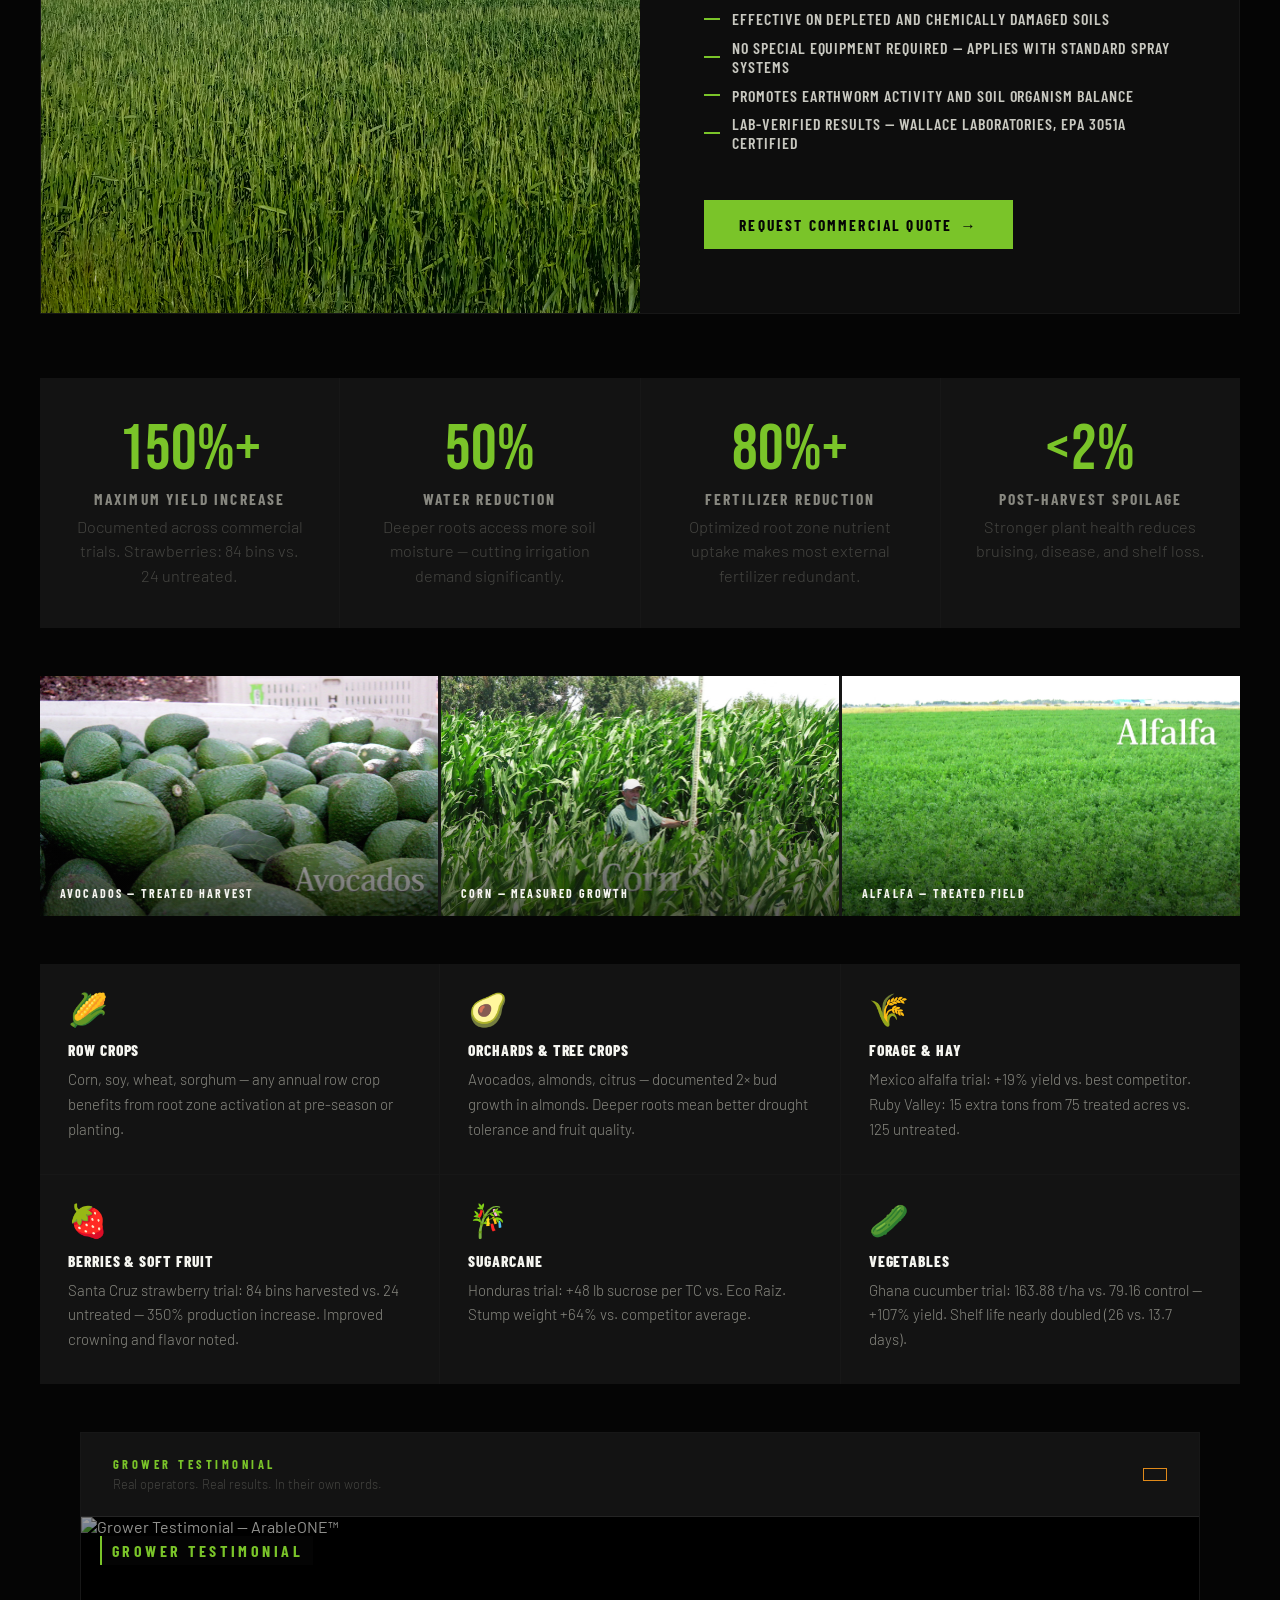
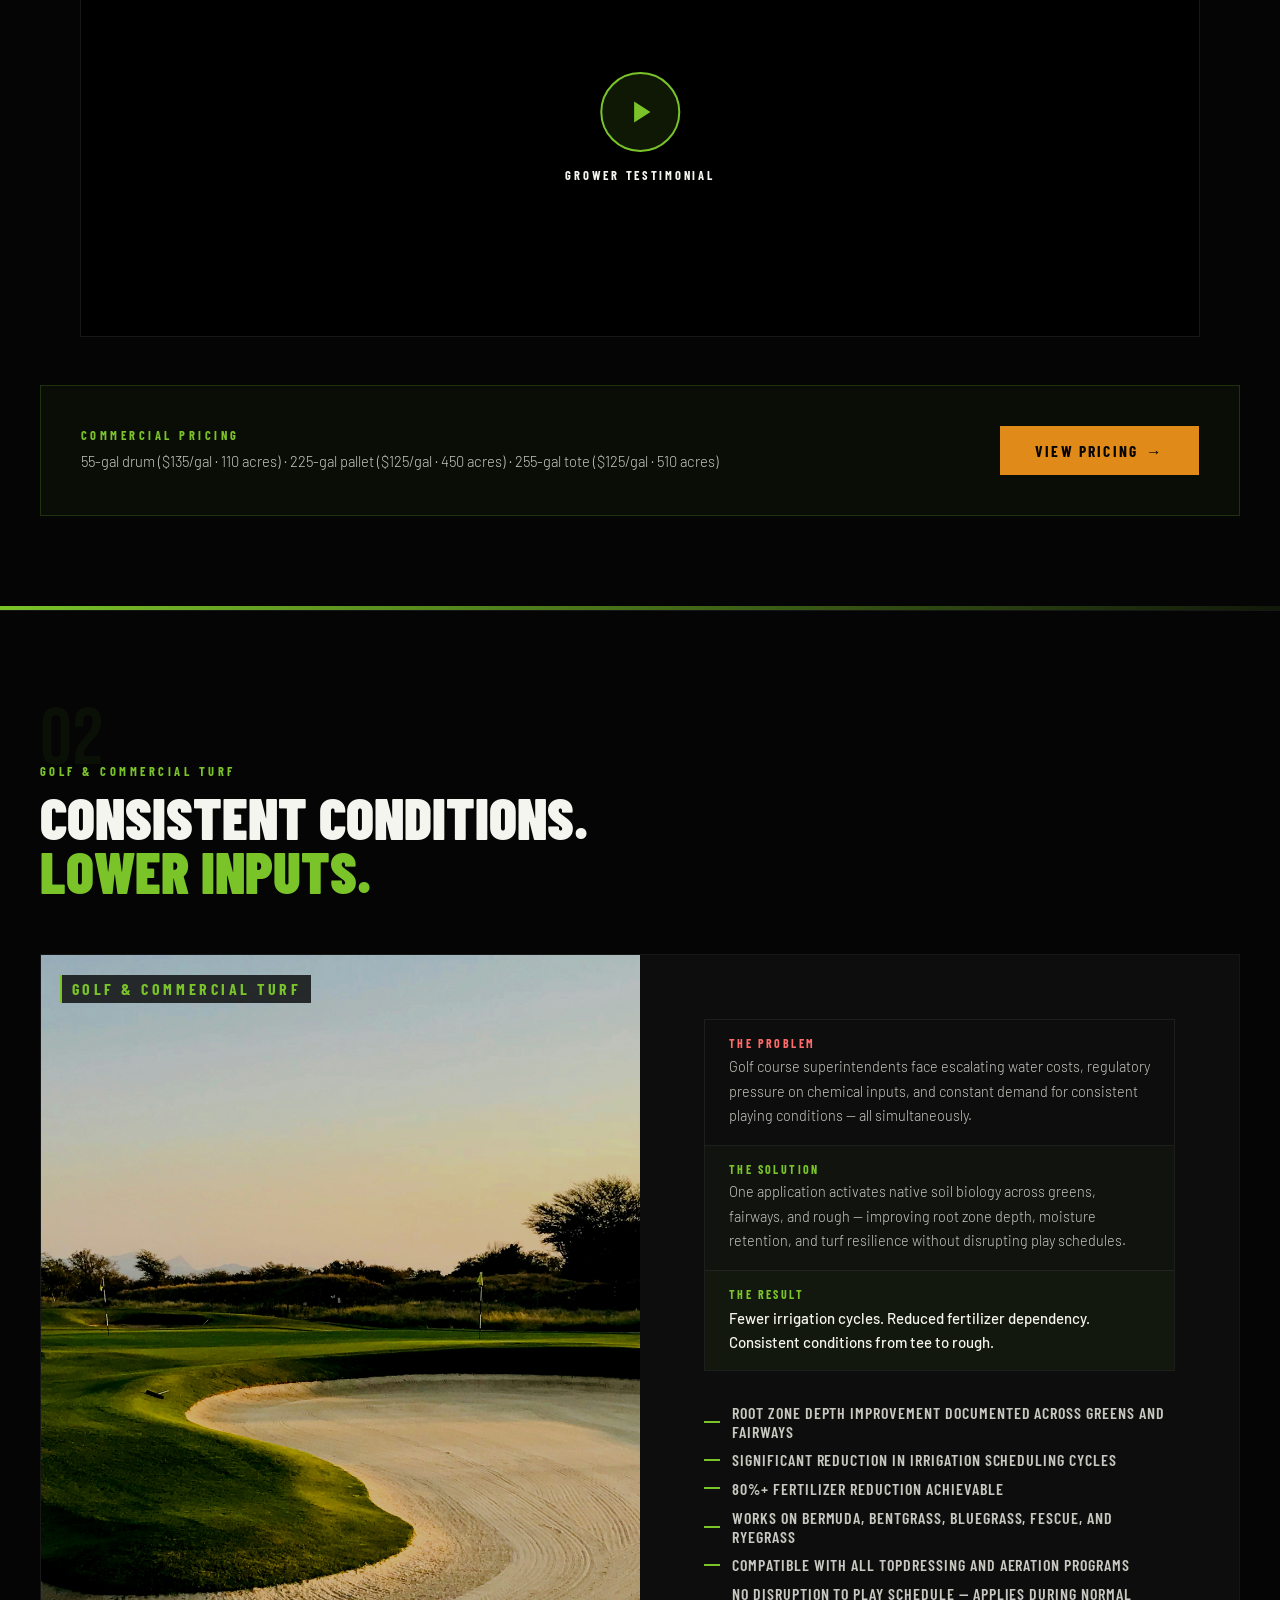
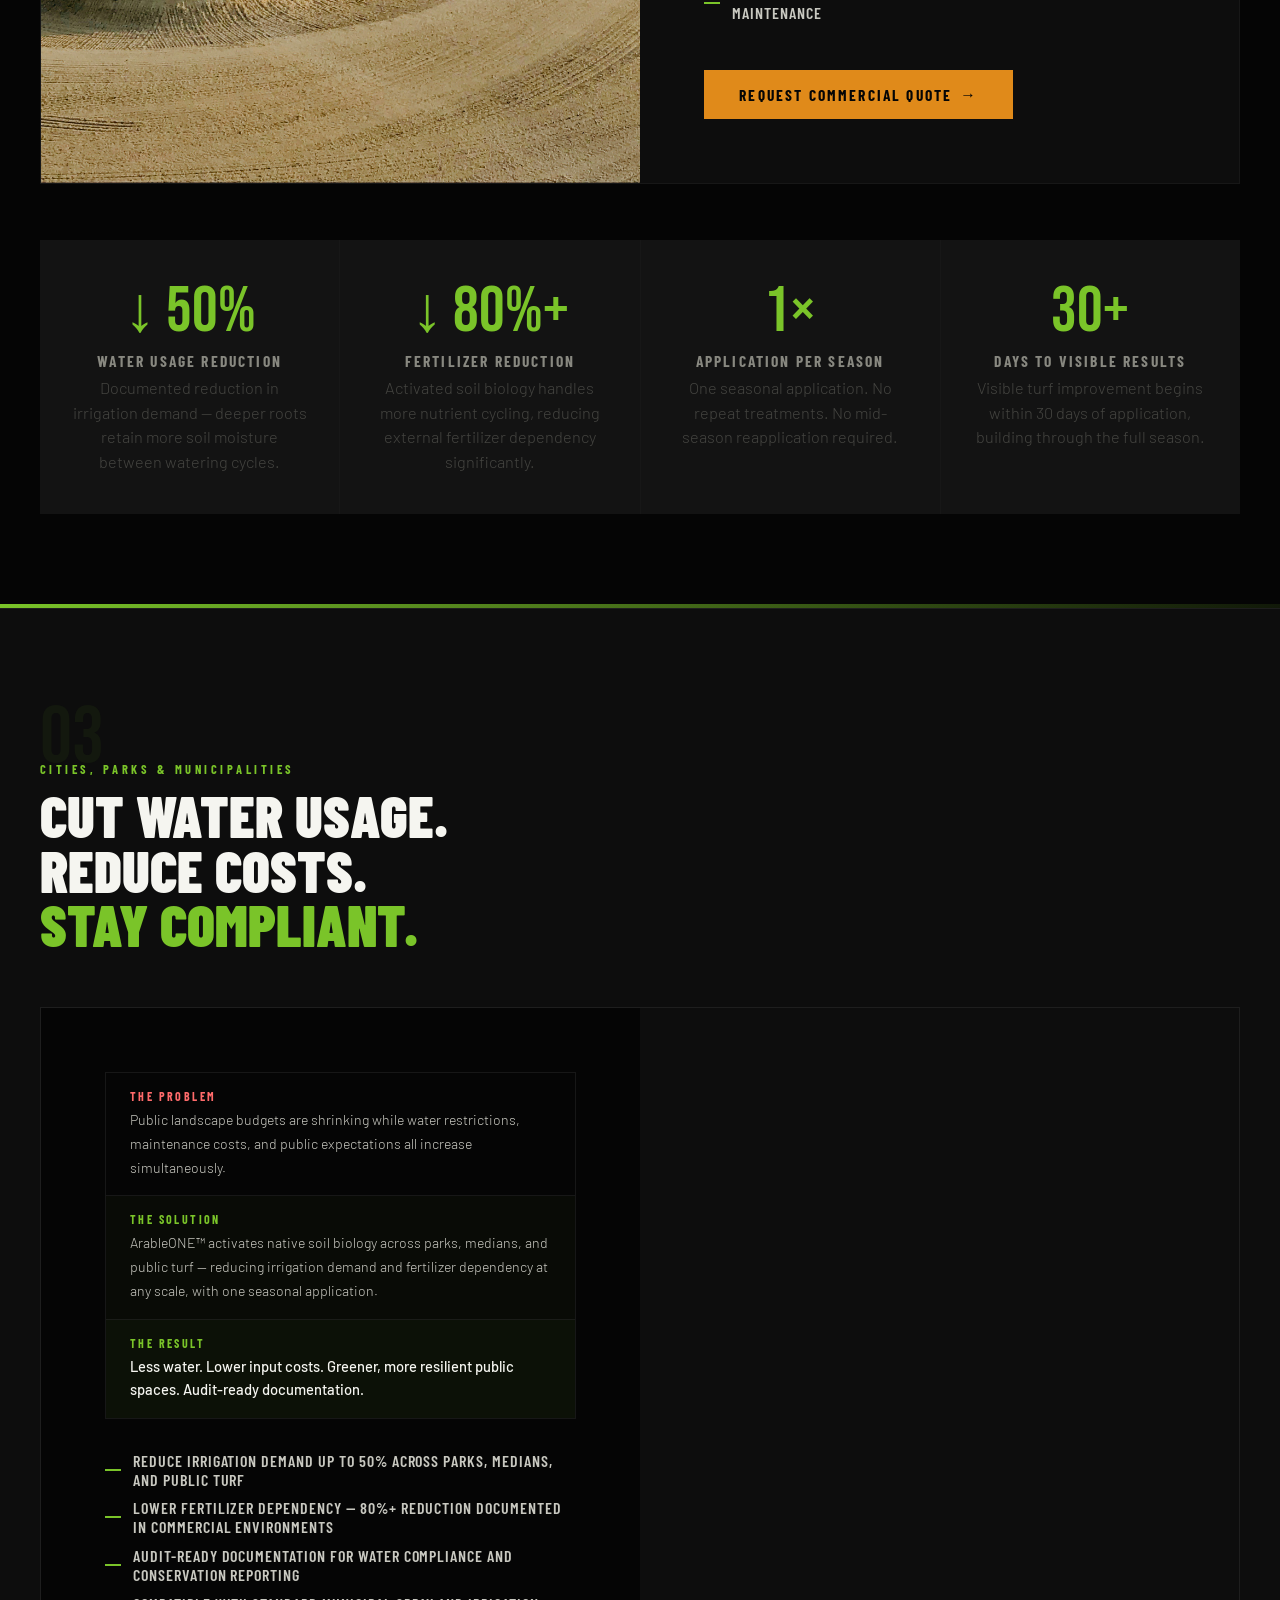
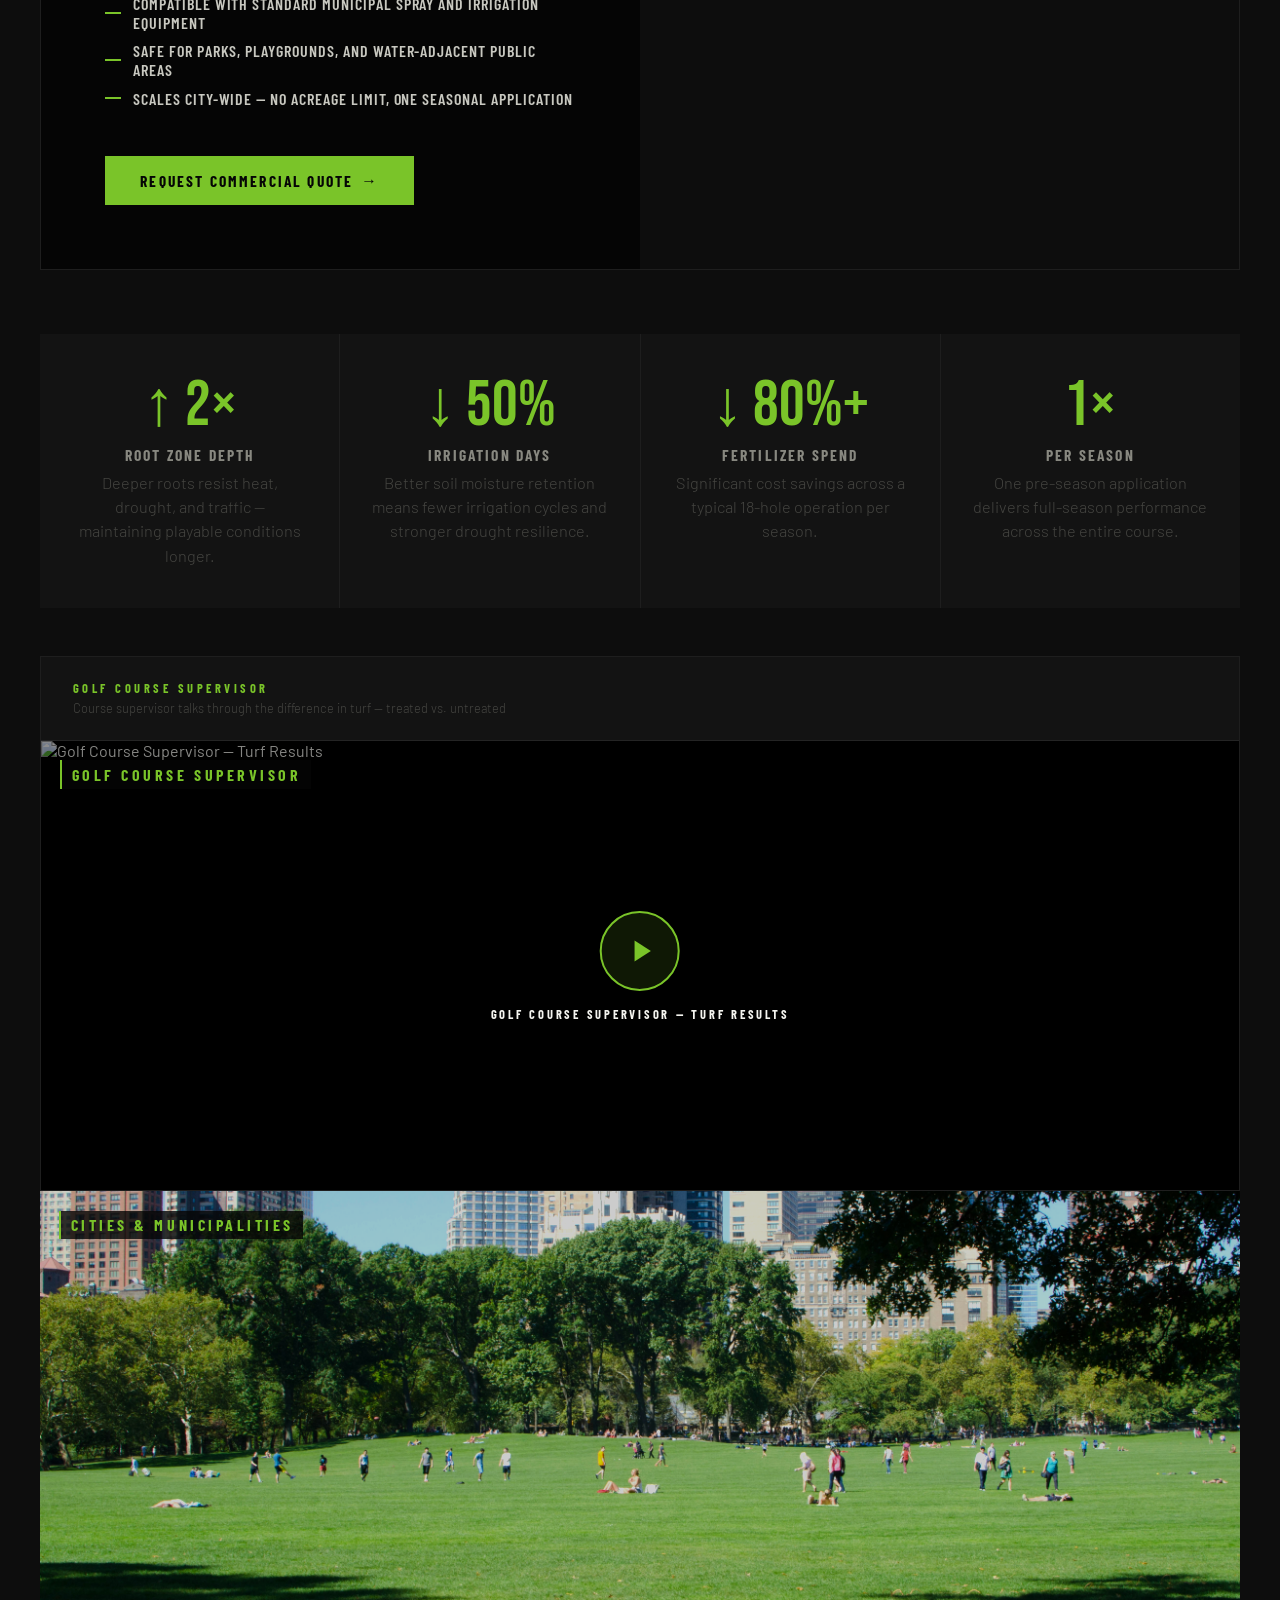
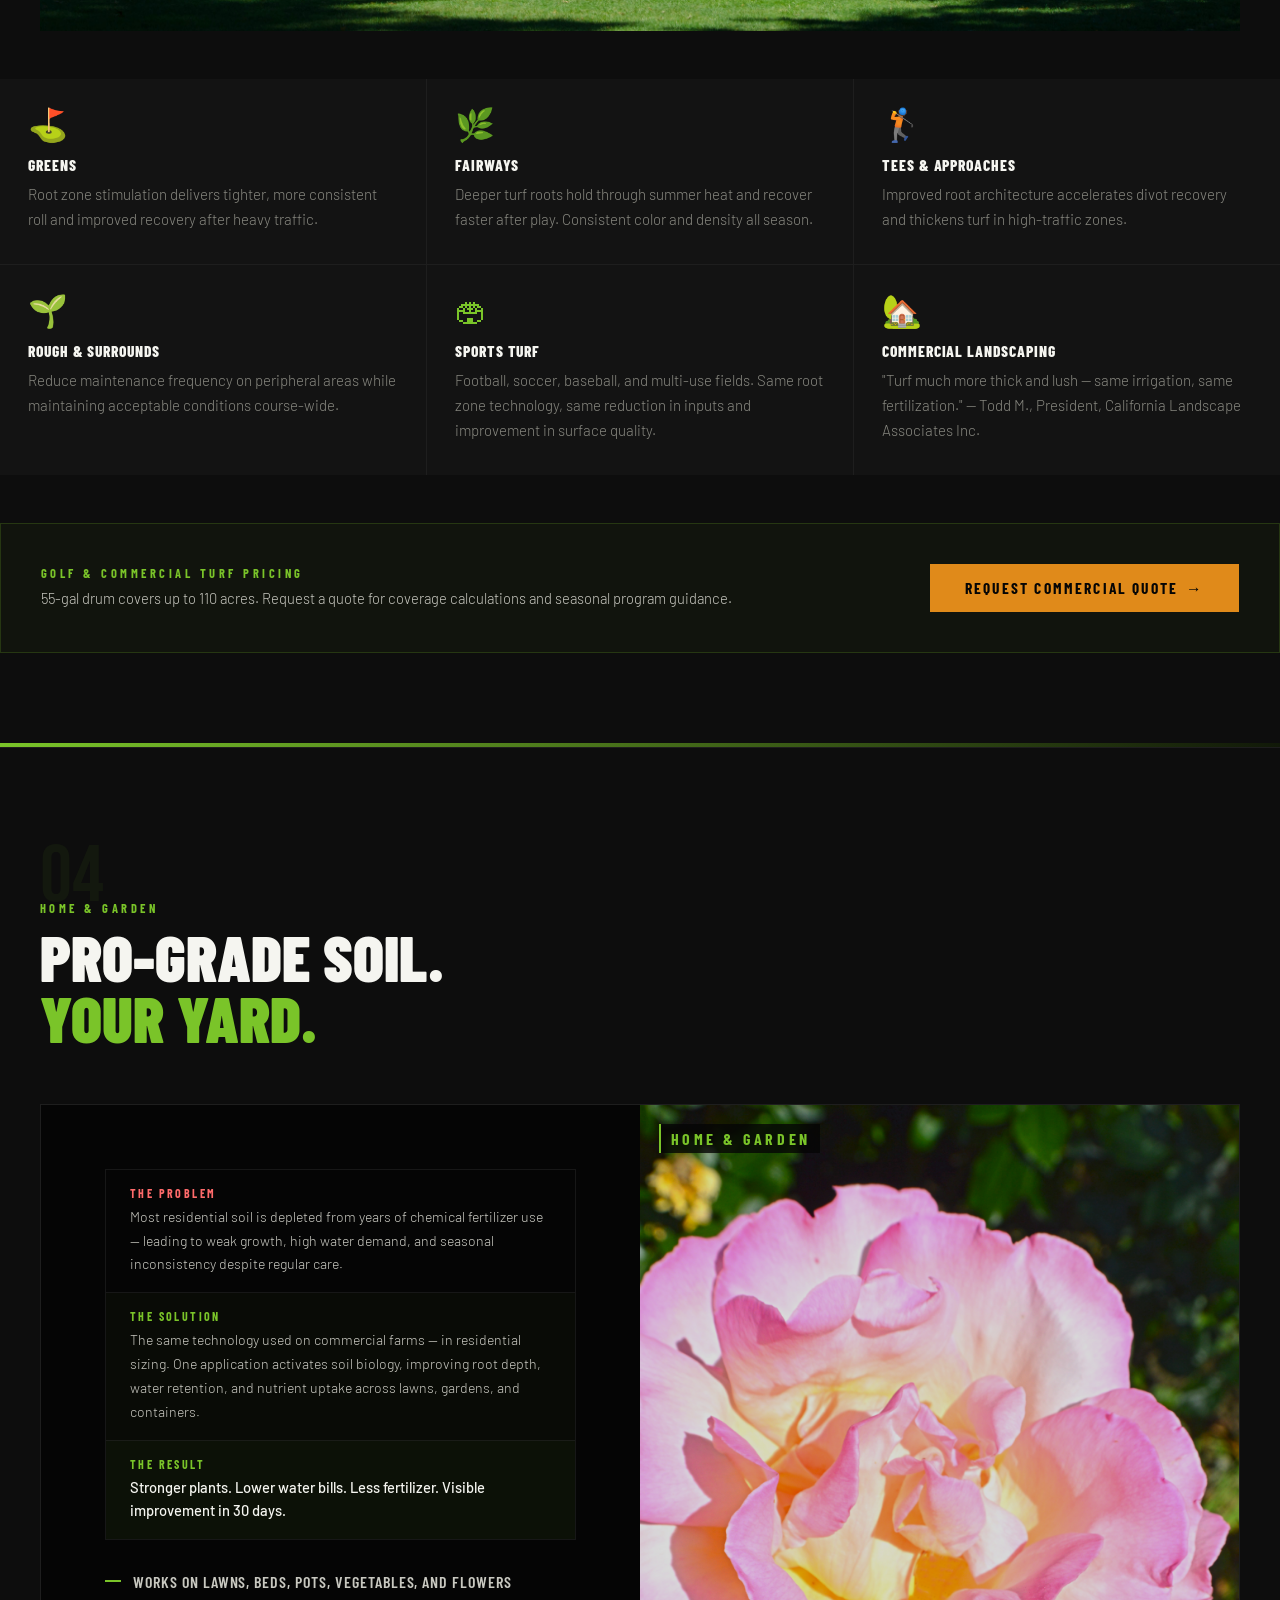
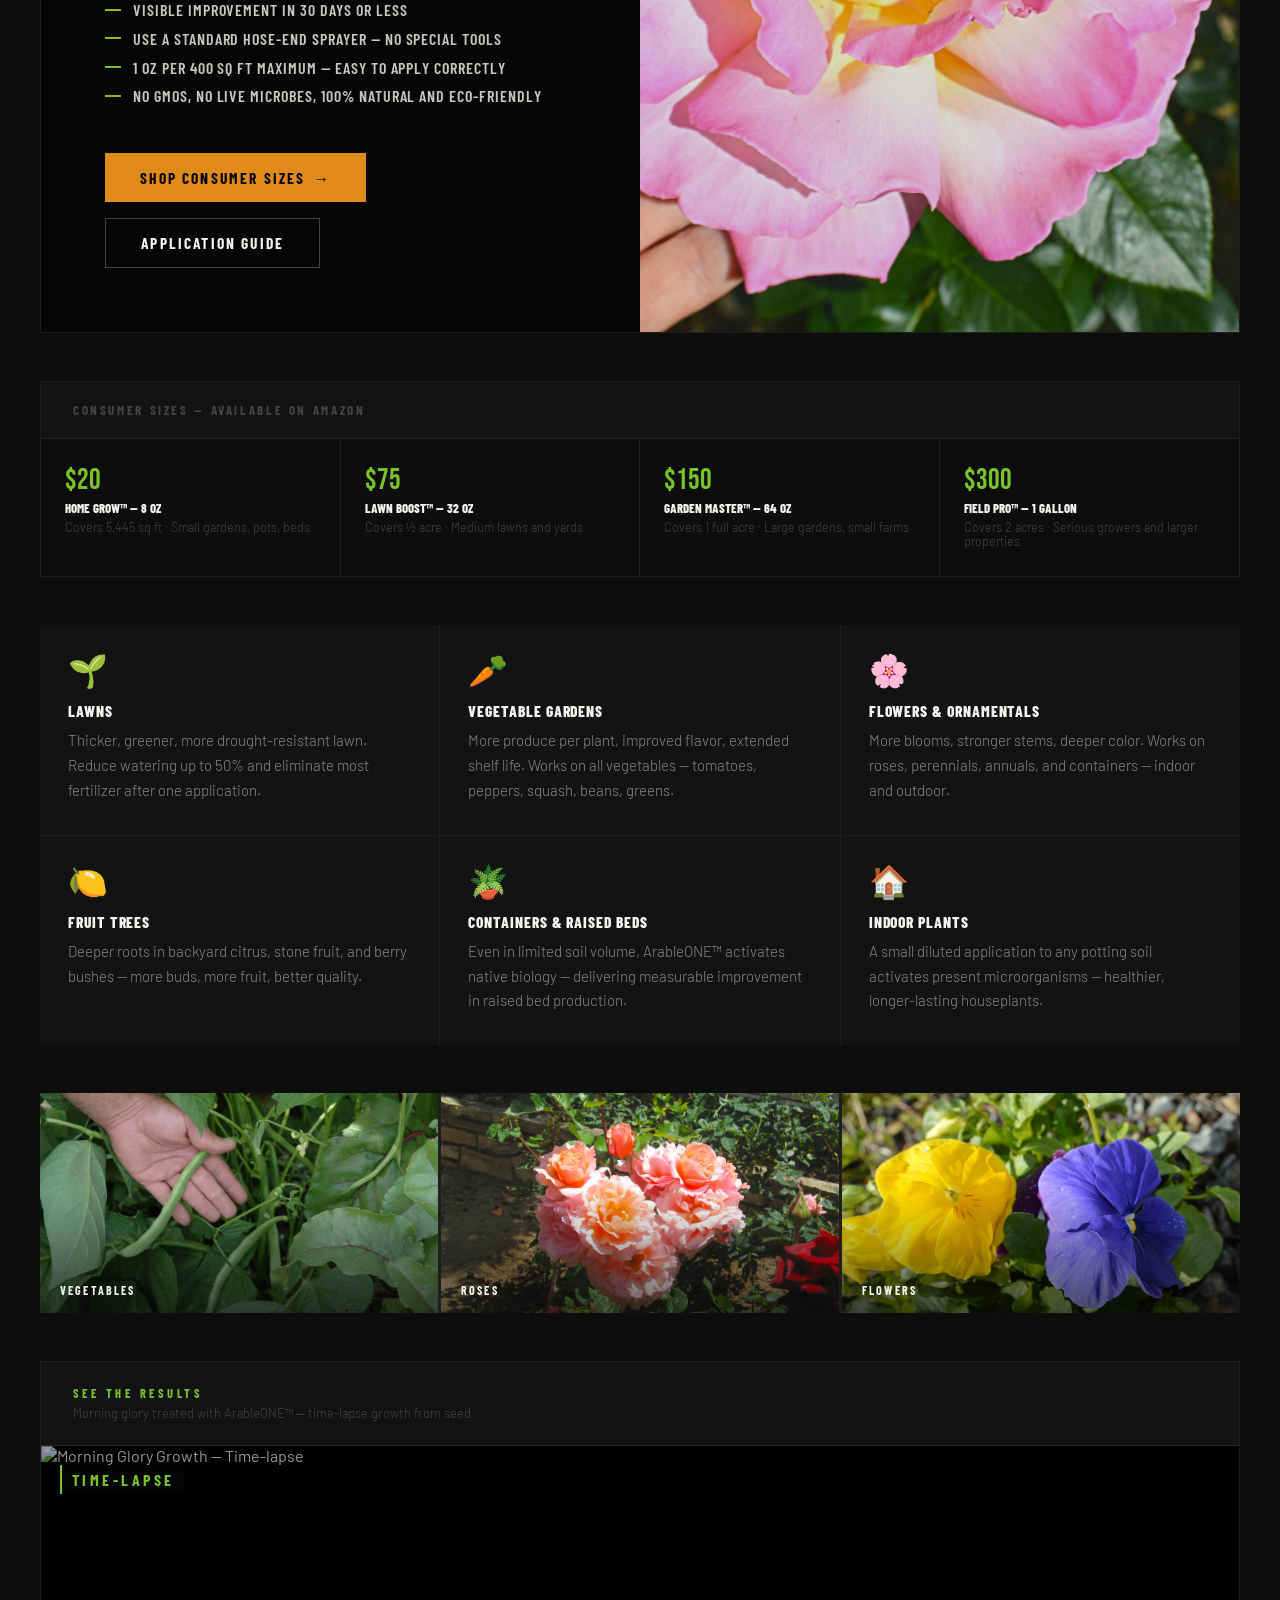
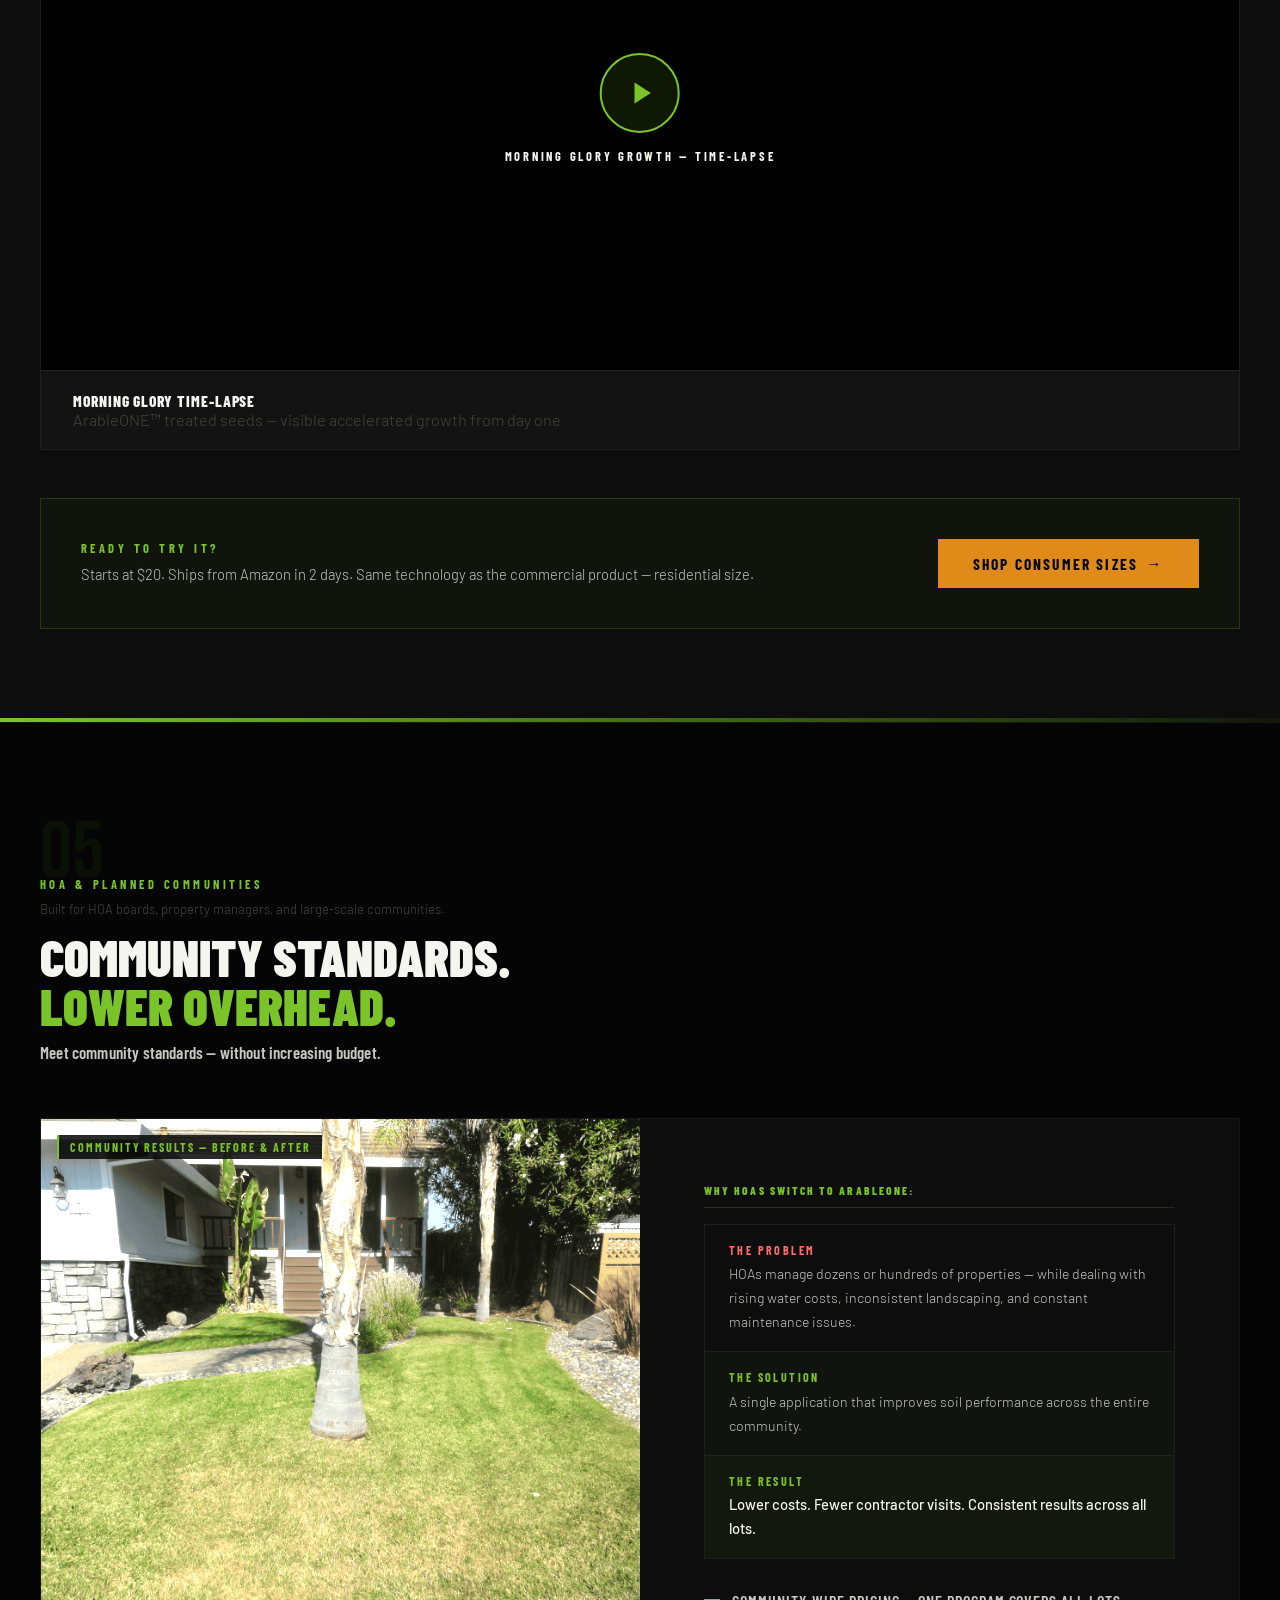
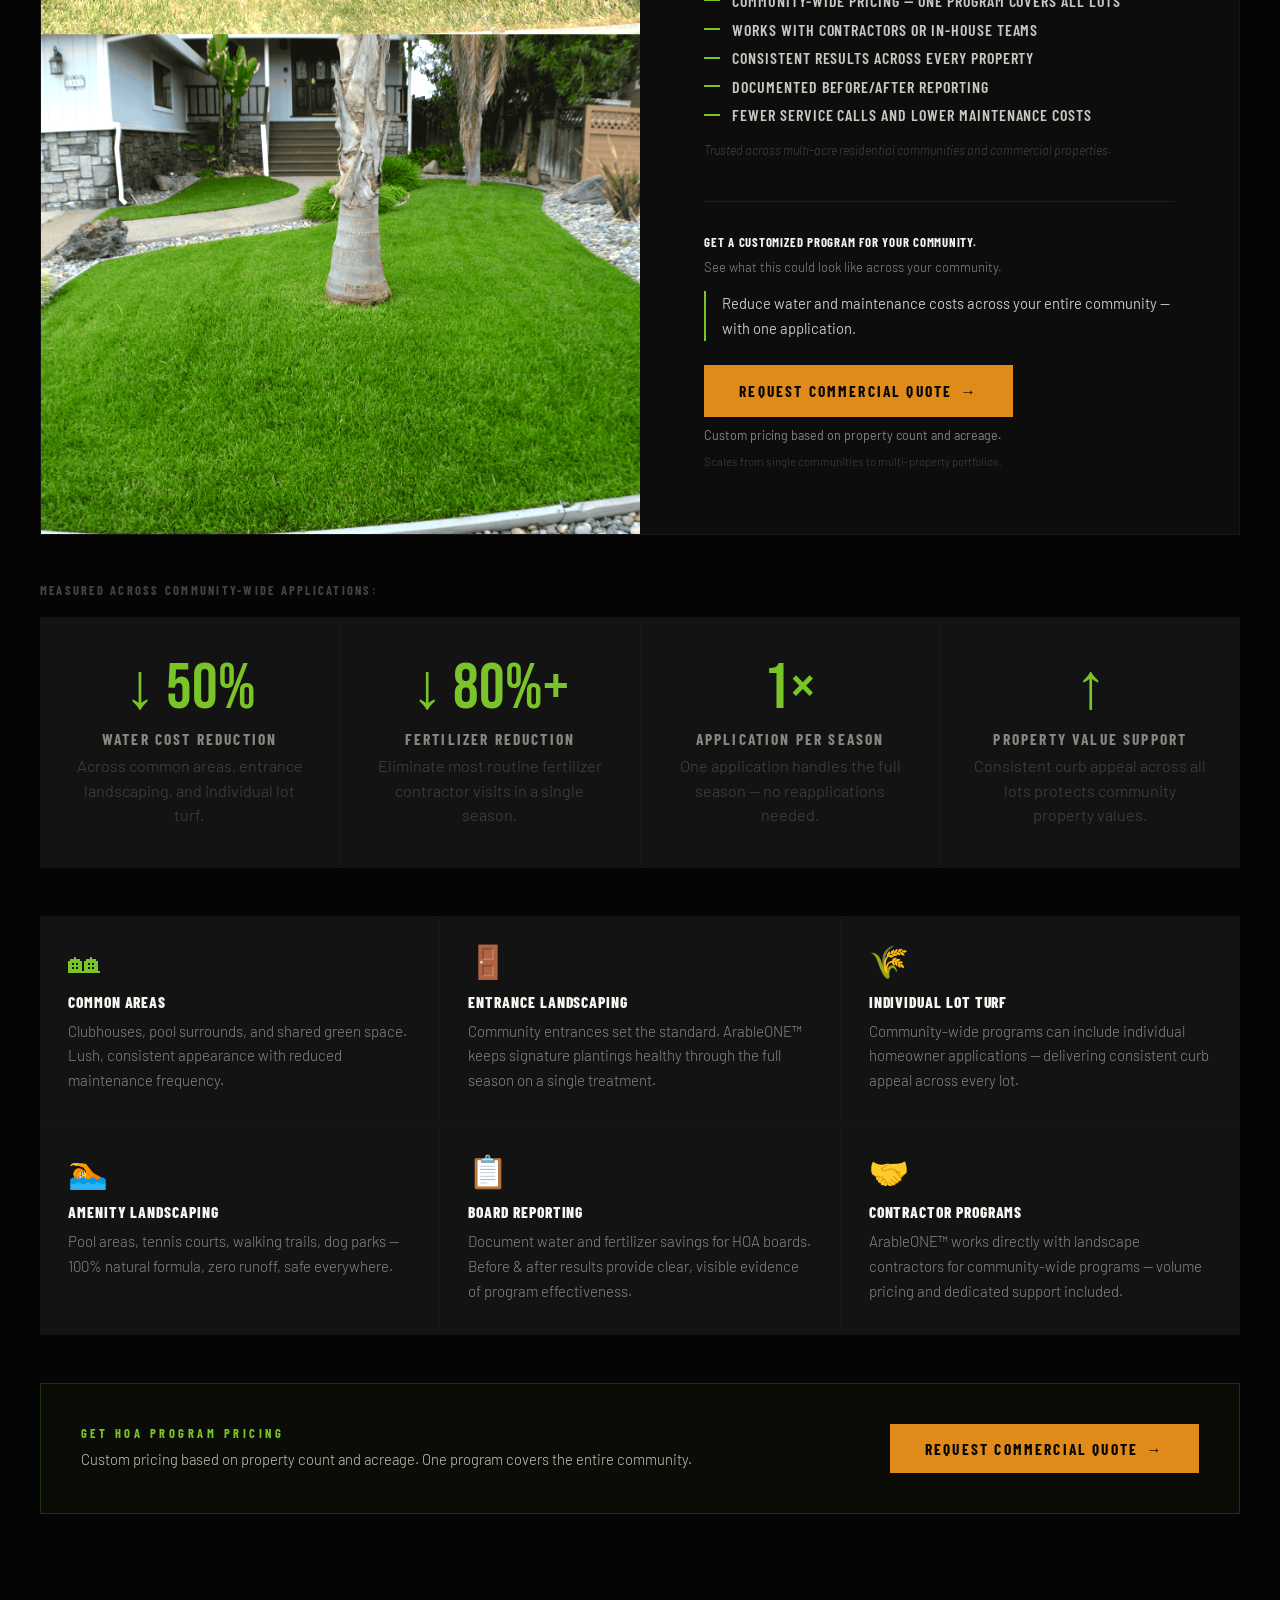
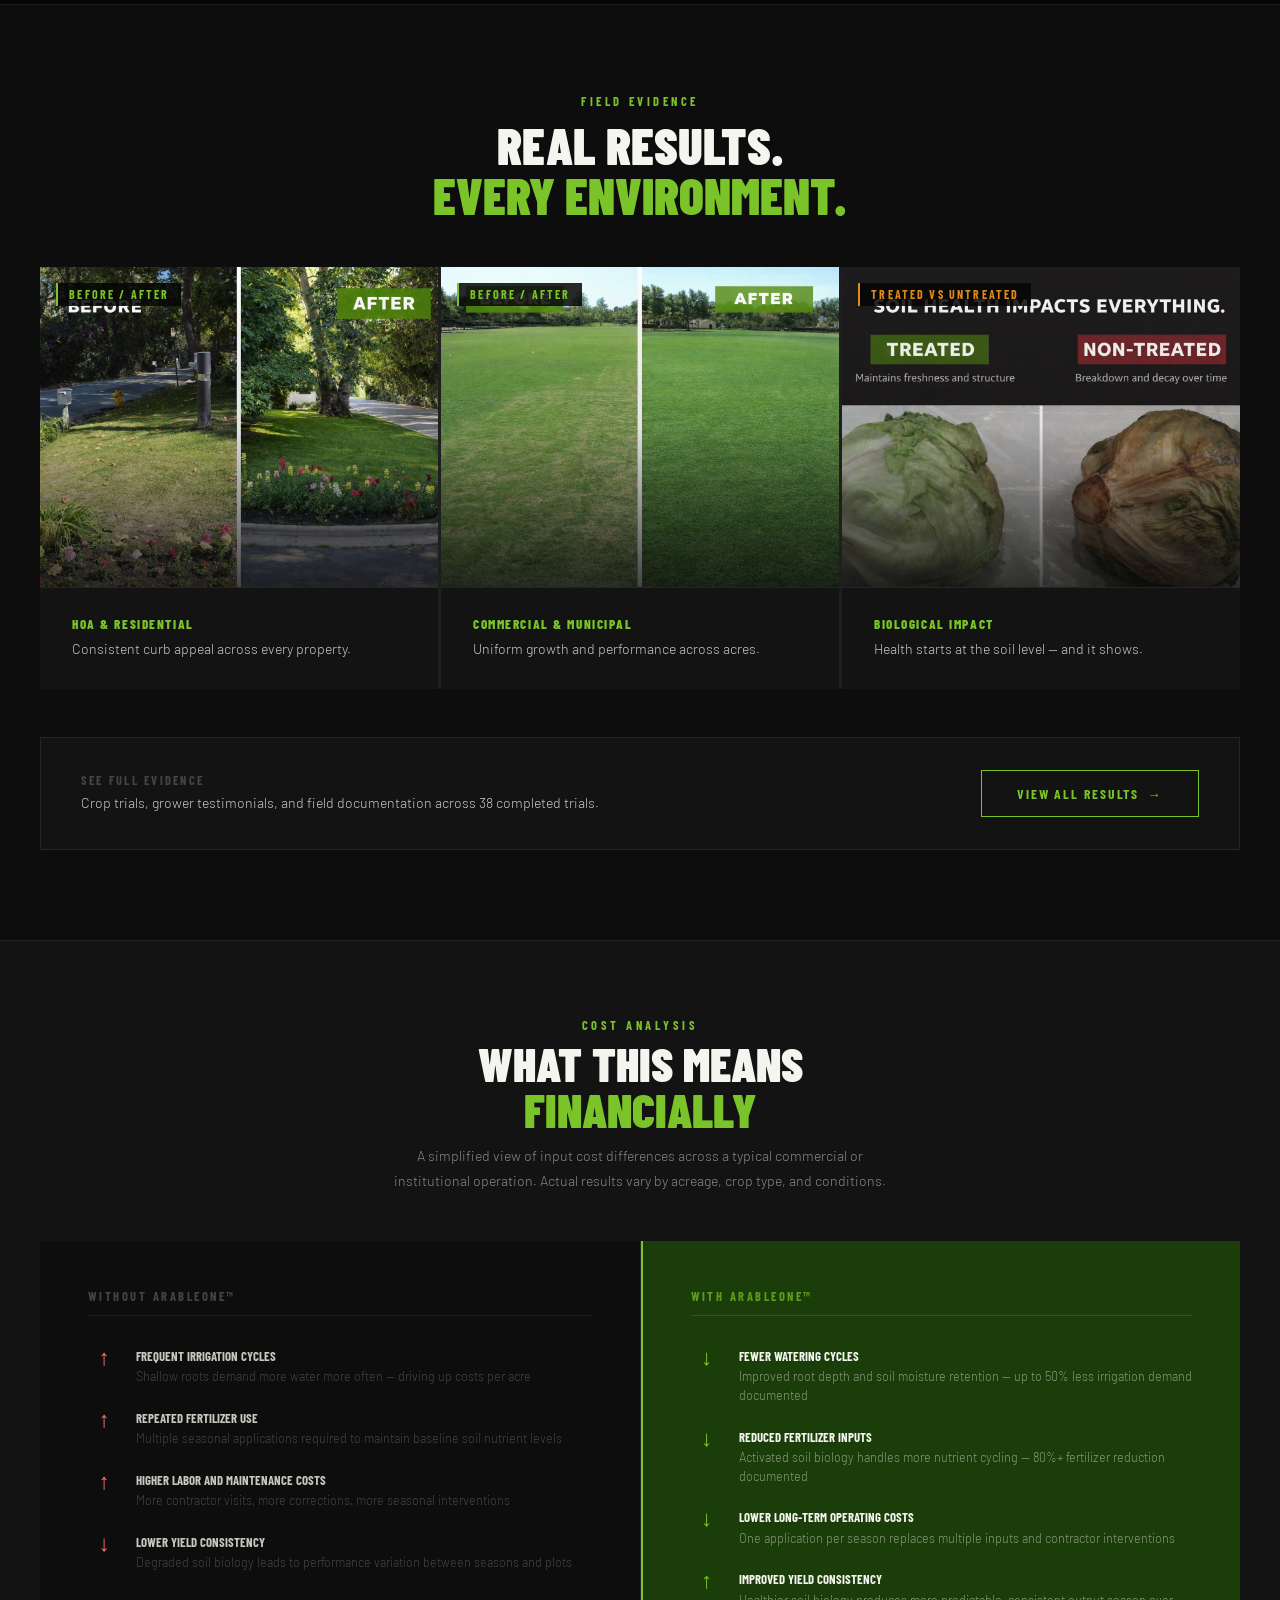
==== commit 1515abae: "Add files via upload" ====
--- a/applications.html
+++ b/applications.html
@@ -9,7 +9,7 @@
 <meta property="og:description" content="ArableONE™ works across commercial agriculture, golf courses, municipalities, HOA communities, and home gardens. One product, one application, proven across 38 field trials worldwide."/>
 <meta property="og:type" content="website"/>
 <meta property="og:url" content="https://arableone.com/applications.html"/>
-<meta property="og:image" content="https://arableone.com/cdn/shop/files/ARABLEONE_LOGO_-_Email_Signature.png?v=1683342934&width=320"/>
+<meta property="og:image" content="logo.png"/>
 <meta name="twitter:card" content="summary_large_image"/>
 <meta name="twitter:title" content="Applications — ArableONE™ | Agriculture, Golf, Cities, Home & Garden, HOA"/>
 <meta name="twitter:description" content="ArableONE™ works across commercial agriculture, golf courses, municipalities, HOA communities, and home gardens. One product, one application, proven across 38 field trials worldwide."/>
@@ -719,7 +719,7 @@
 <header id="nav">
   <div class="nav-in">
     <a href="index.html" class="nav-logo">
-      <img src="https://arableone.com/cdn/shop/files/ARABLEONE_LOGO_-_Email_Signature.png?v=1683342934&width=320" alt="ArableONE™" style="height:40px;width:auto"/>
+      <img src="logo.png" alt="ArableONE™" style="height:40px;width:auto"/>
     </a>
     <ul class="nav-links">
       <li><a href="howitworks.html">How It Works</a></li>
@@ -1643,7 +1643,7 @@
   <div class="wrap">
     <div class="ft-in">
       <div>
-        <a href="index.html"><img src="https://arableone.com/cdn/shop/files/ARABLEONE_LOGO_-_Email_Signature.png?v=1683342934&width=320" alt="ArableONE™" style="height:38px;width:auto;opacity:.85"/></a>
+        <a href="index.html"><img src="logo.png" alt="ArableONE™" style="height:38px;width:auto;opacity:.85"/></a>
         <p class="ft-tg" style="margin-top:.6rem">Regenerative Soil Technology · ONE Product · ONE Application · ONE Solution</p>
       </div>
       <div class="ft-col"><h4>Applications</h4><ul>
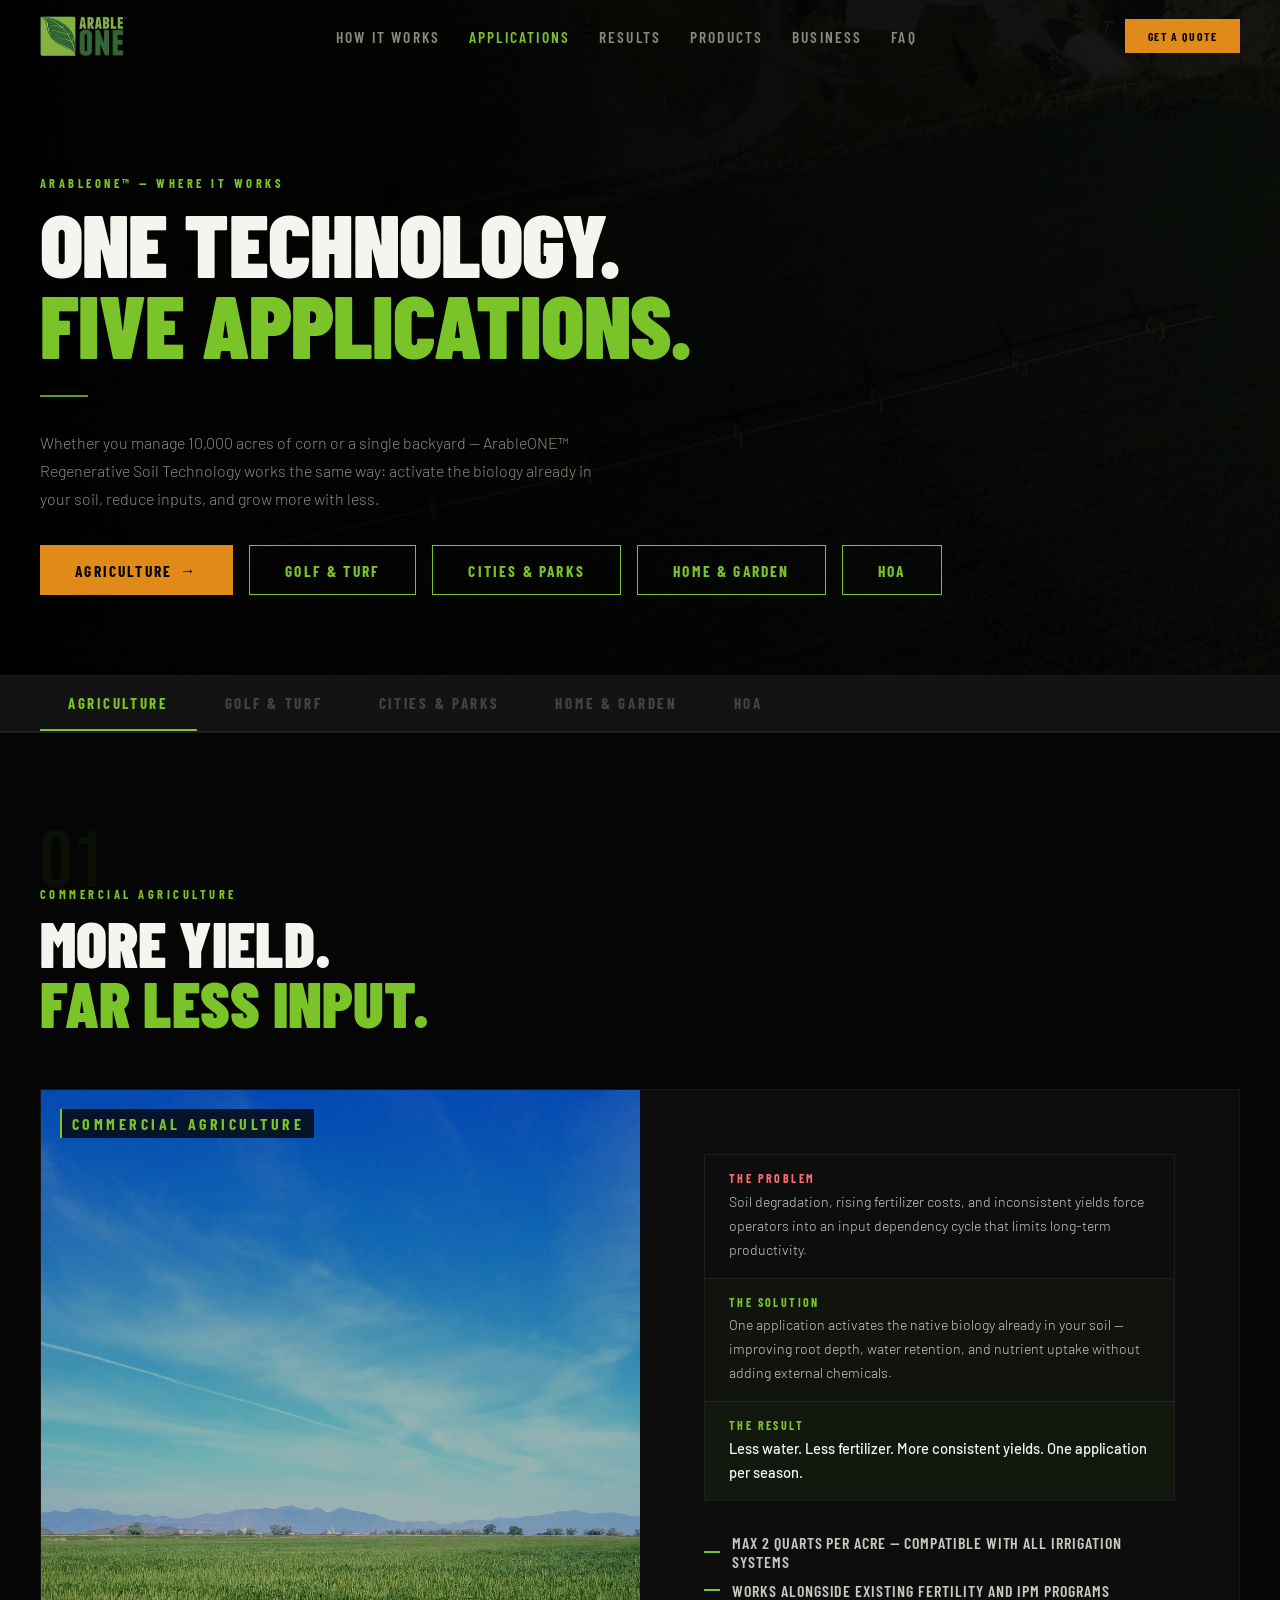
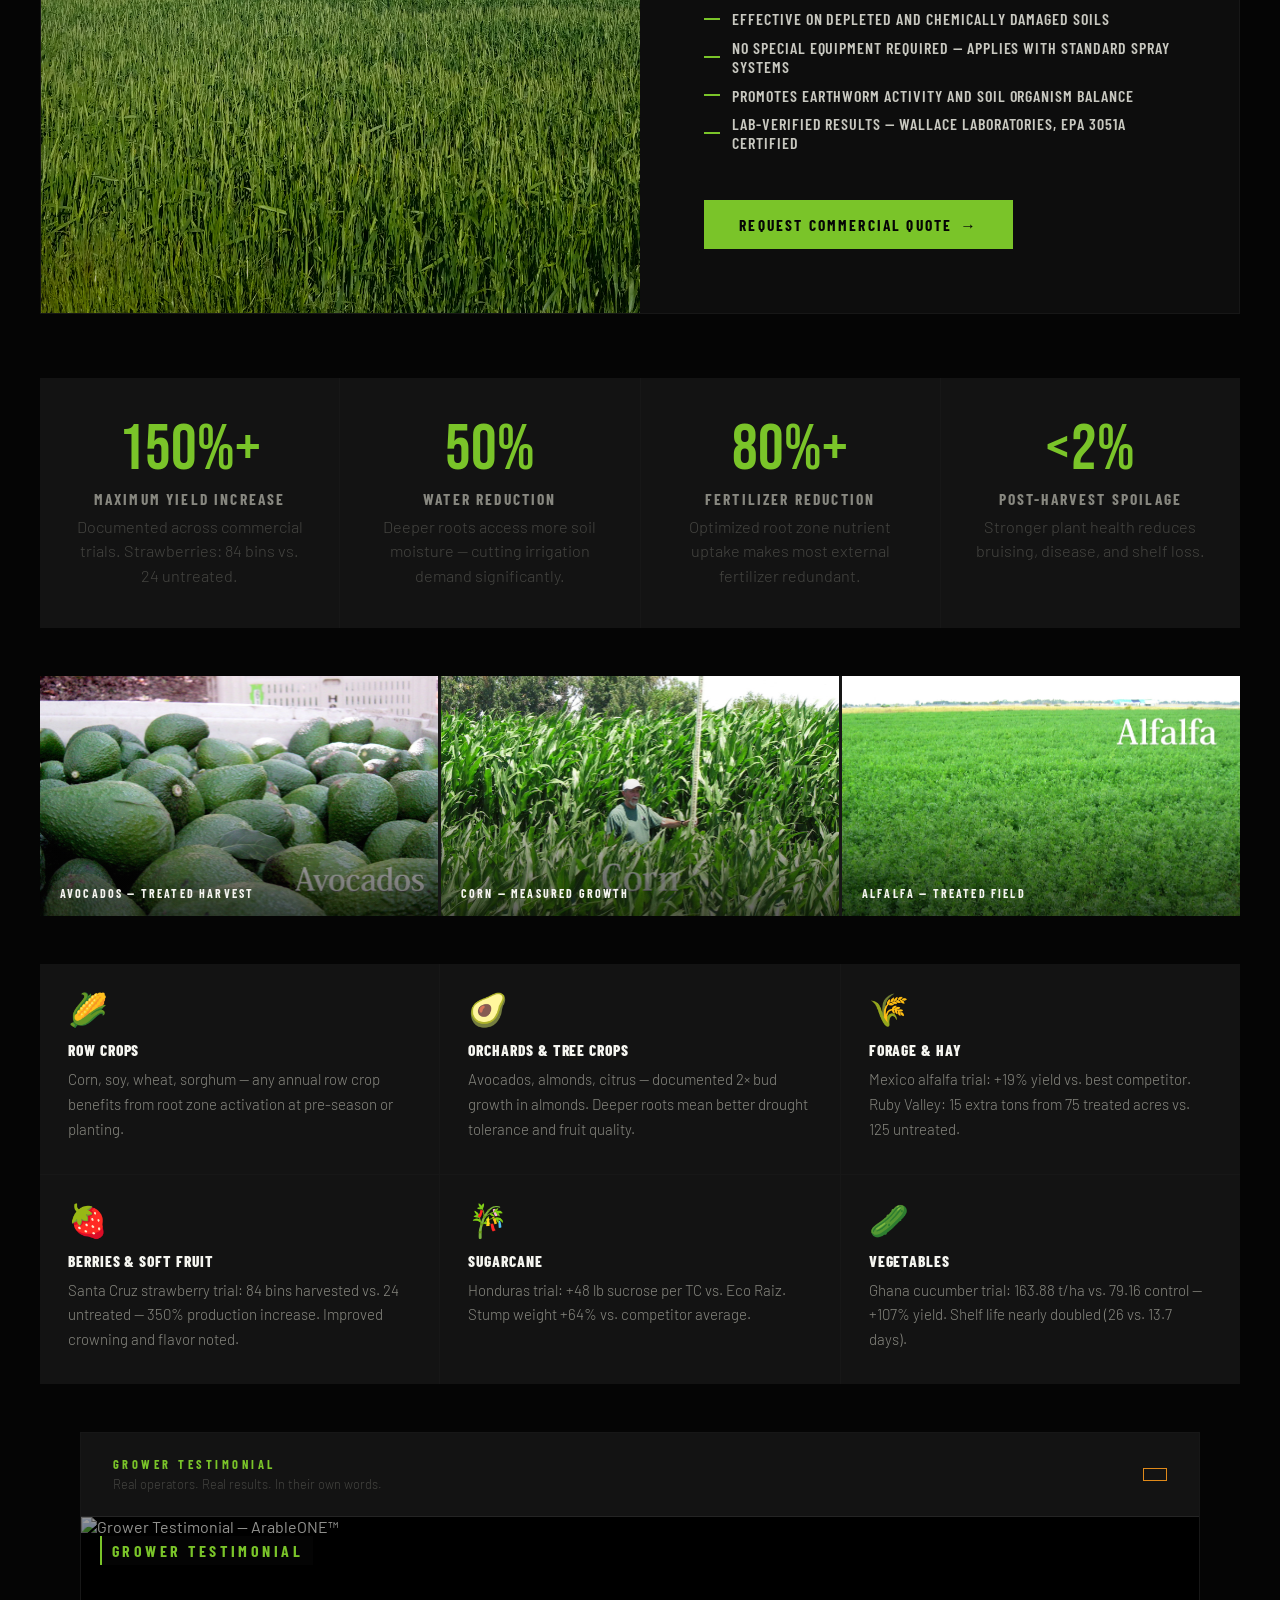
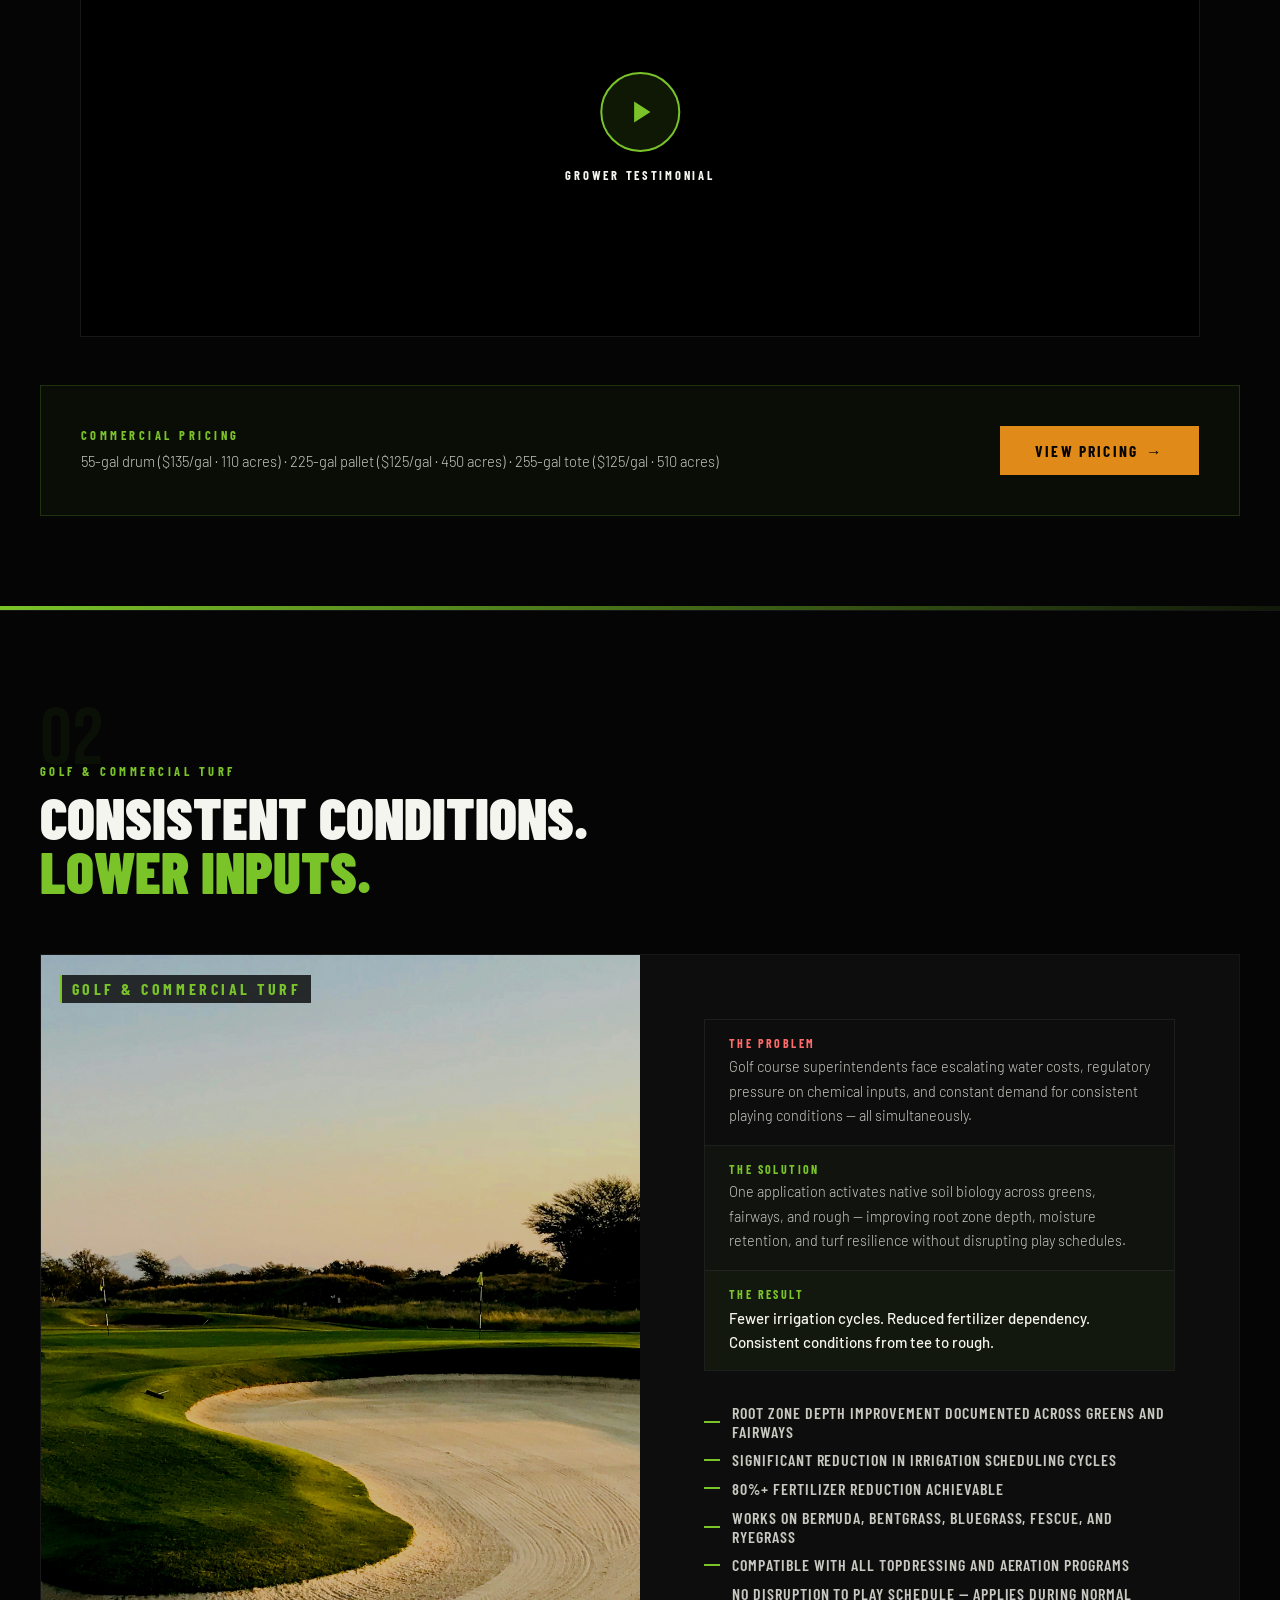
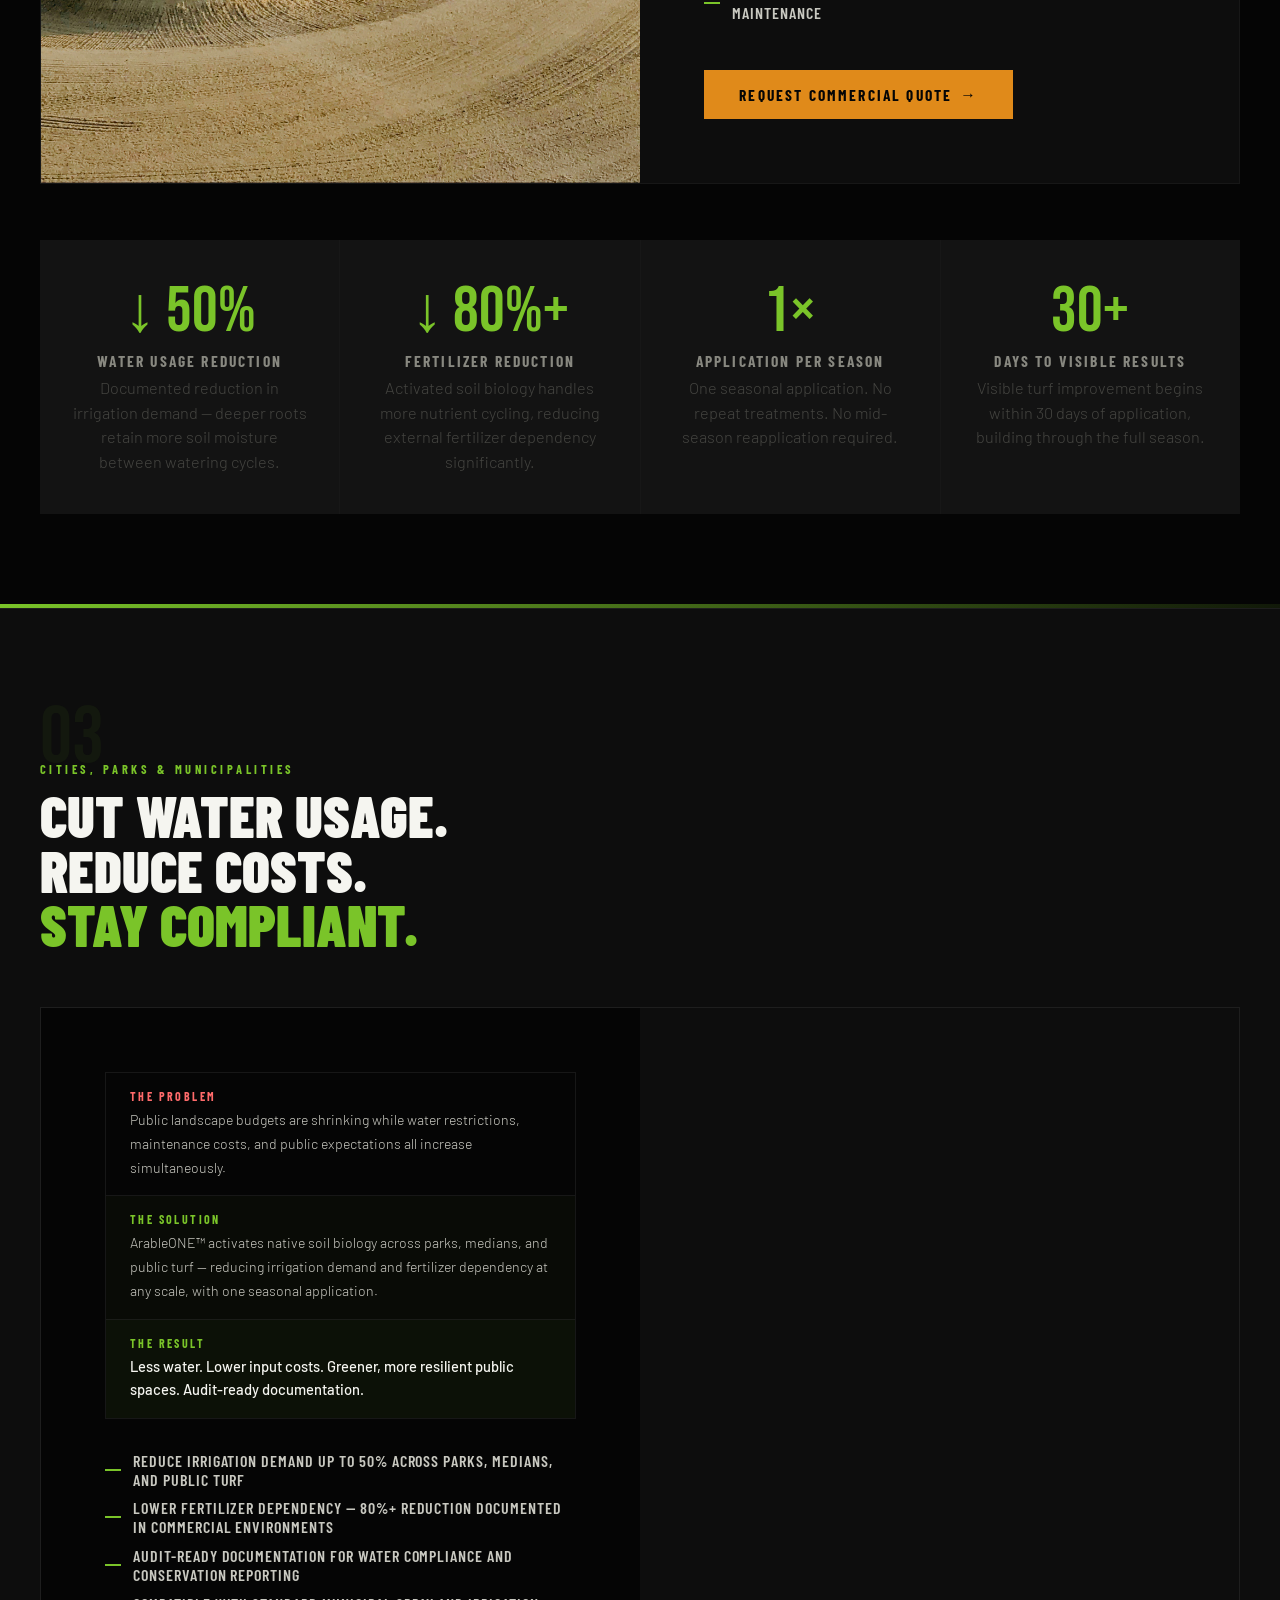
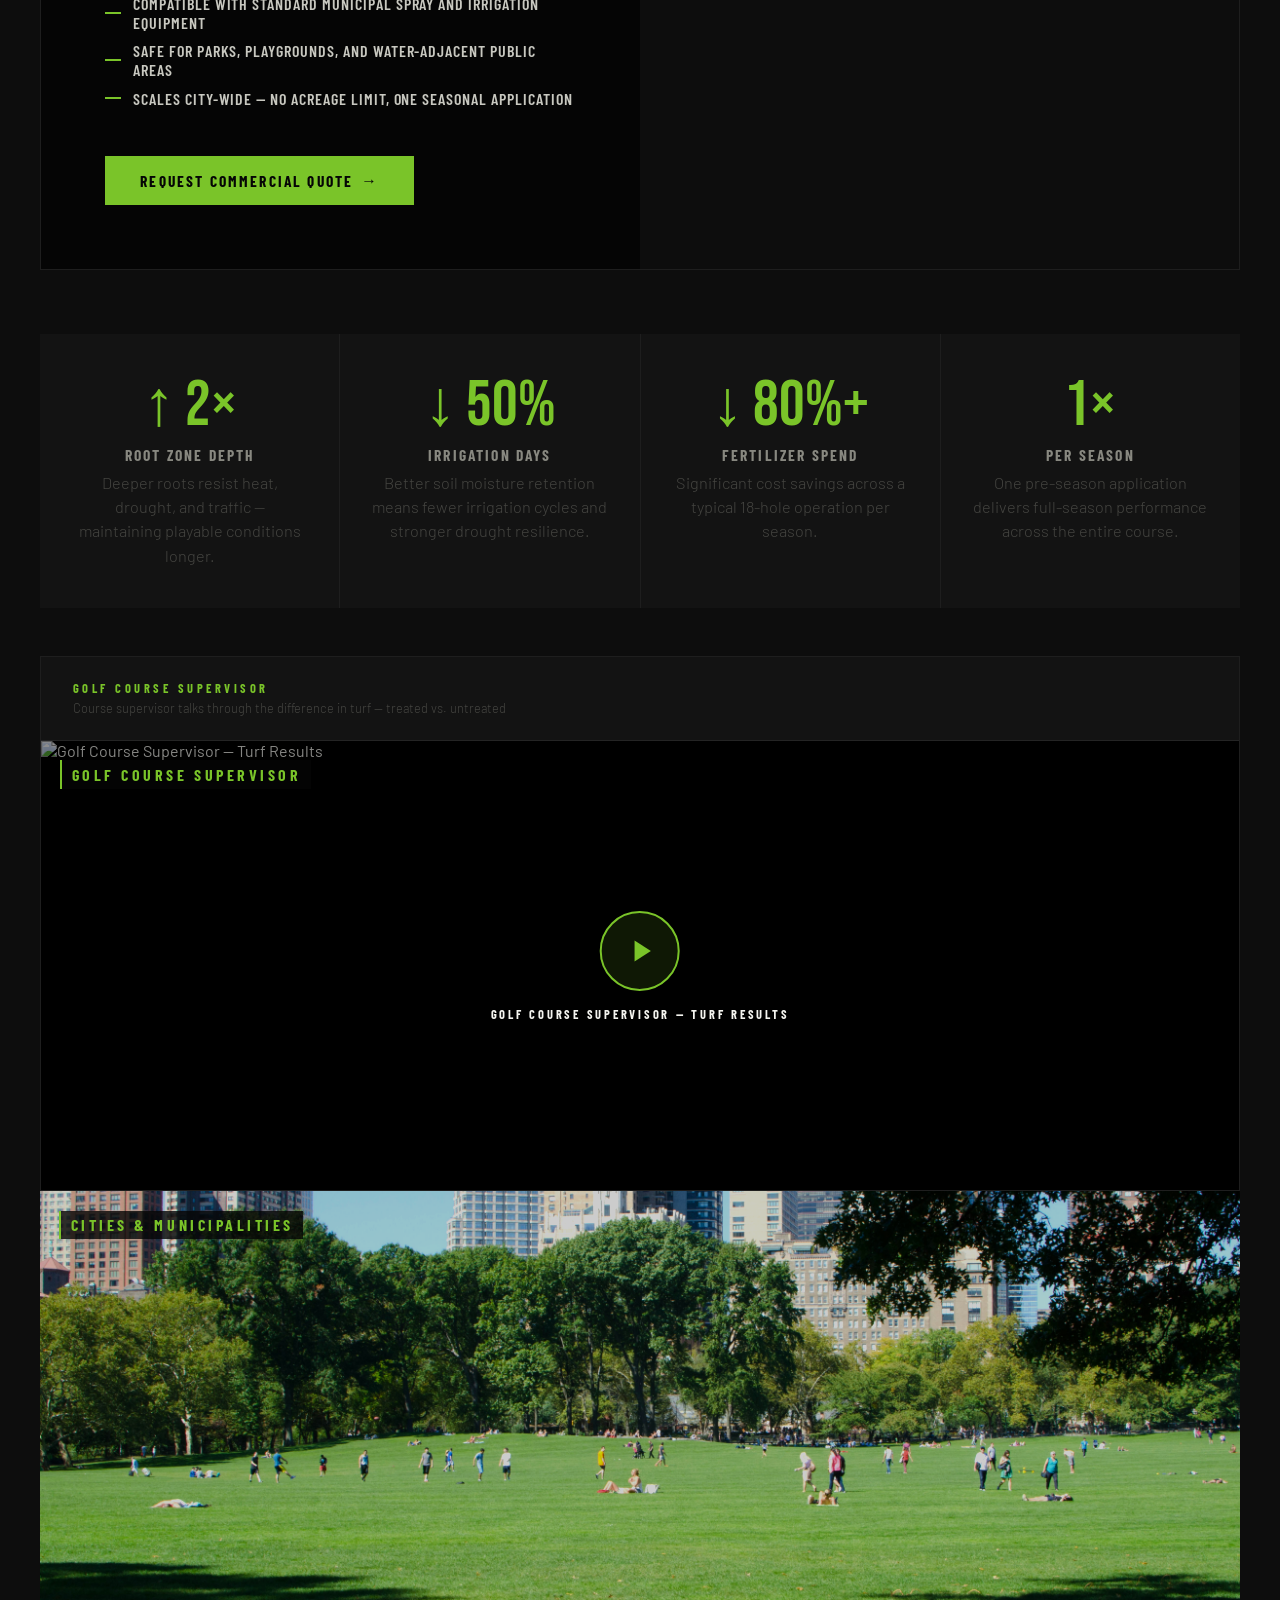
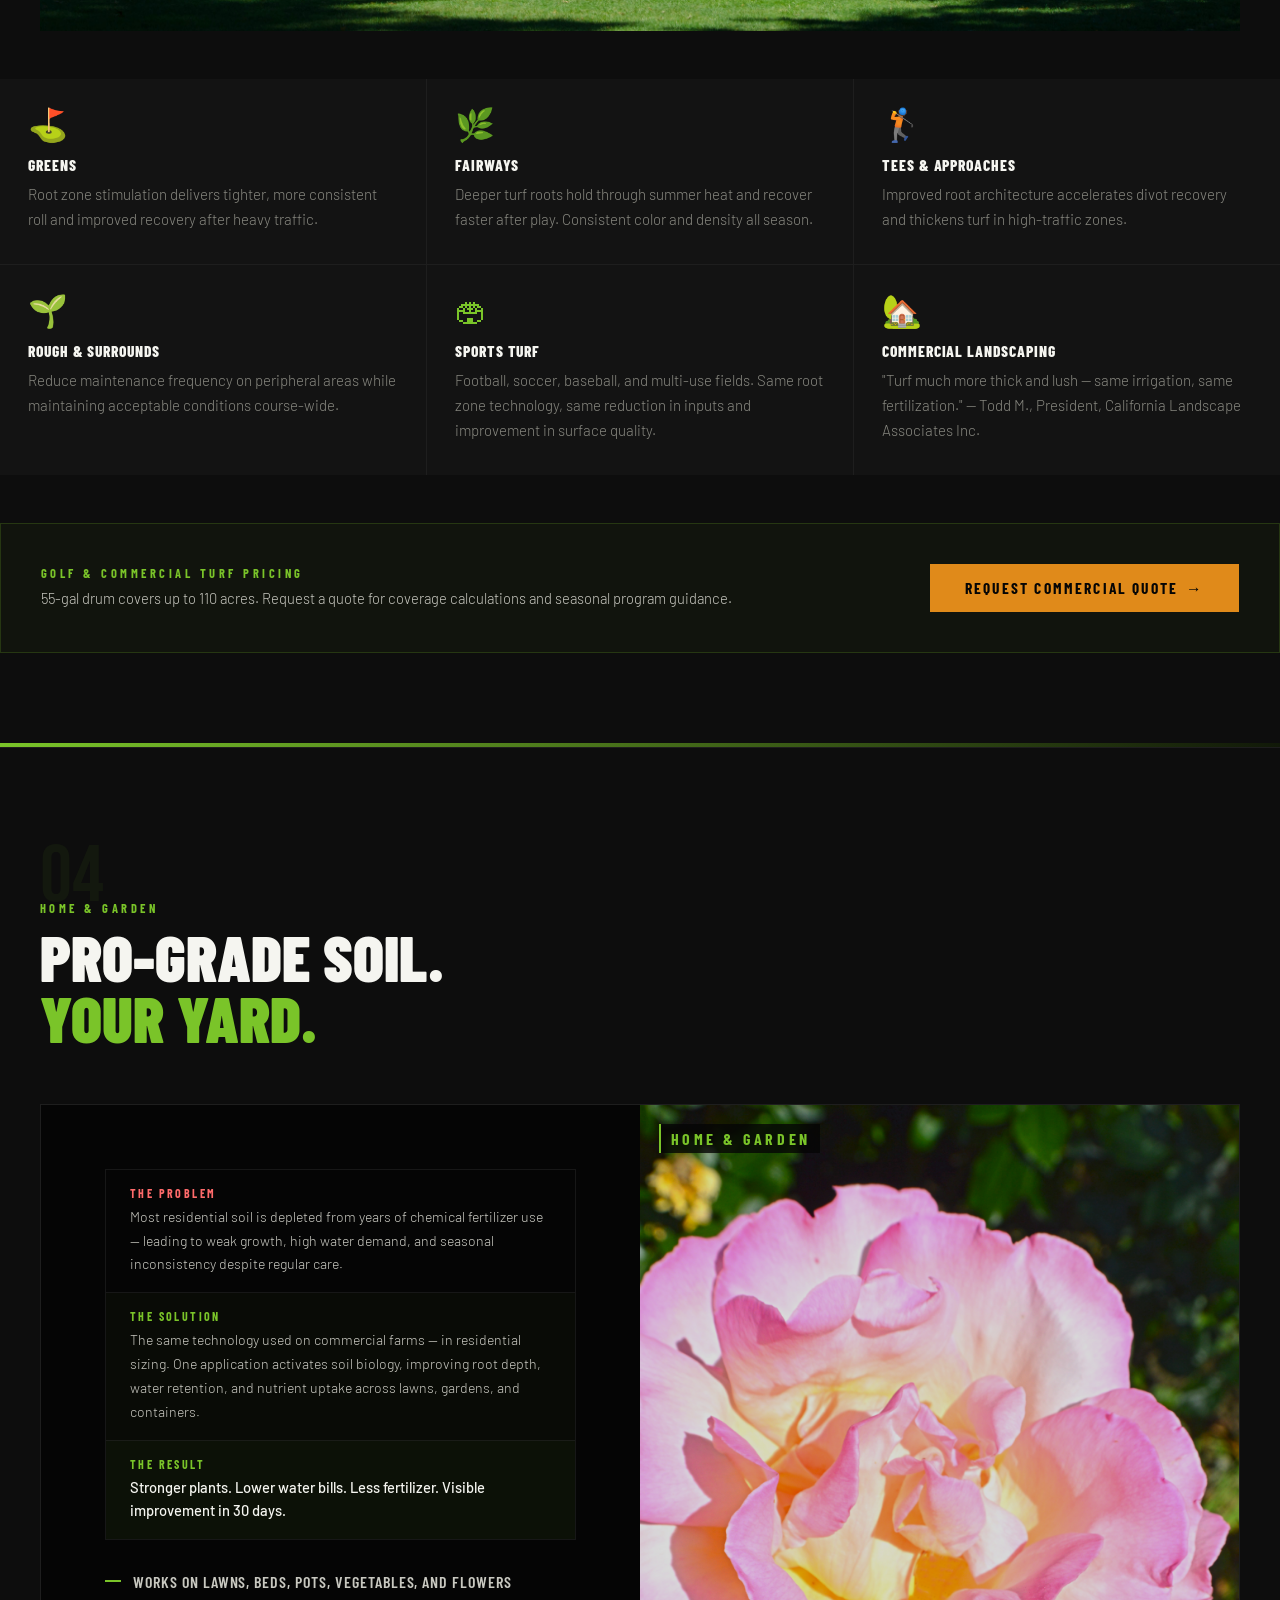
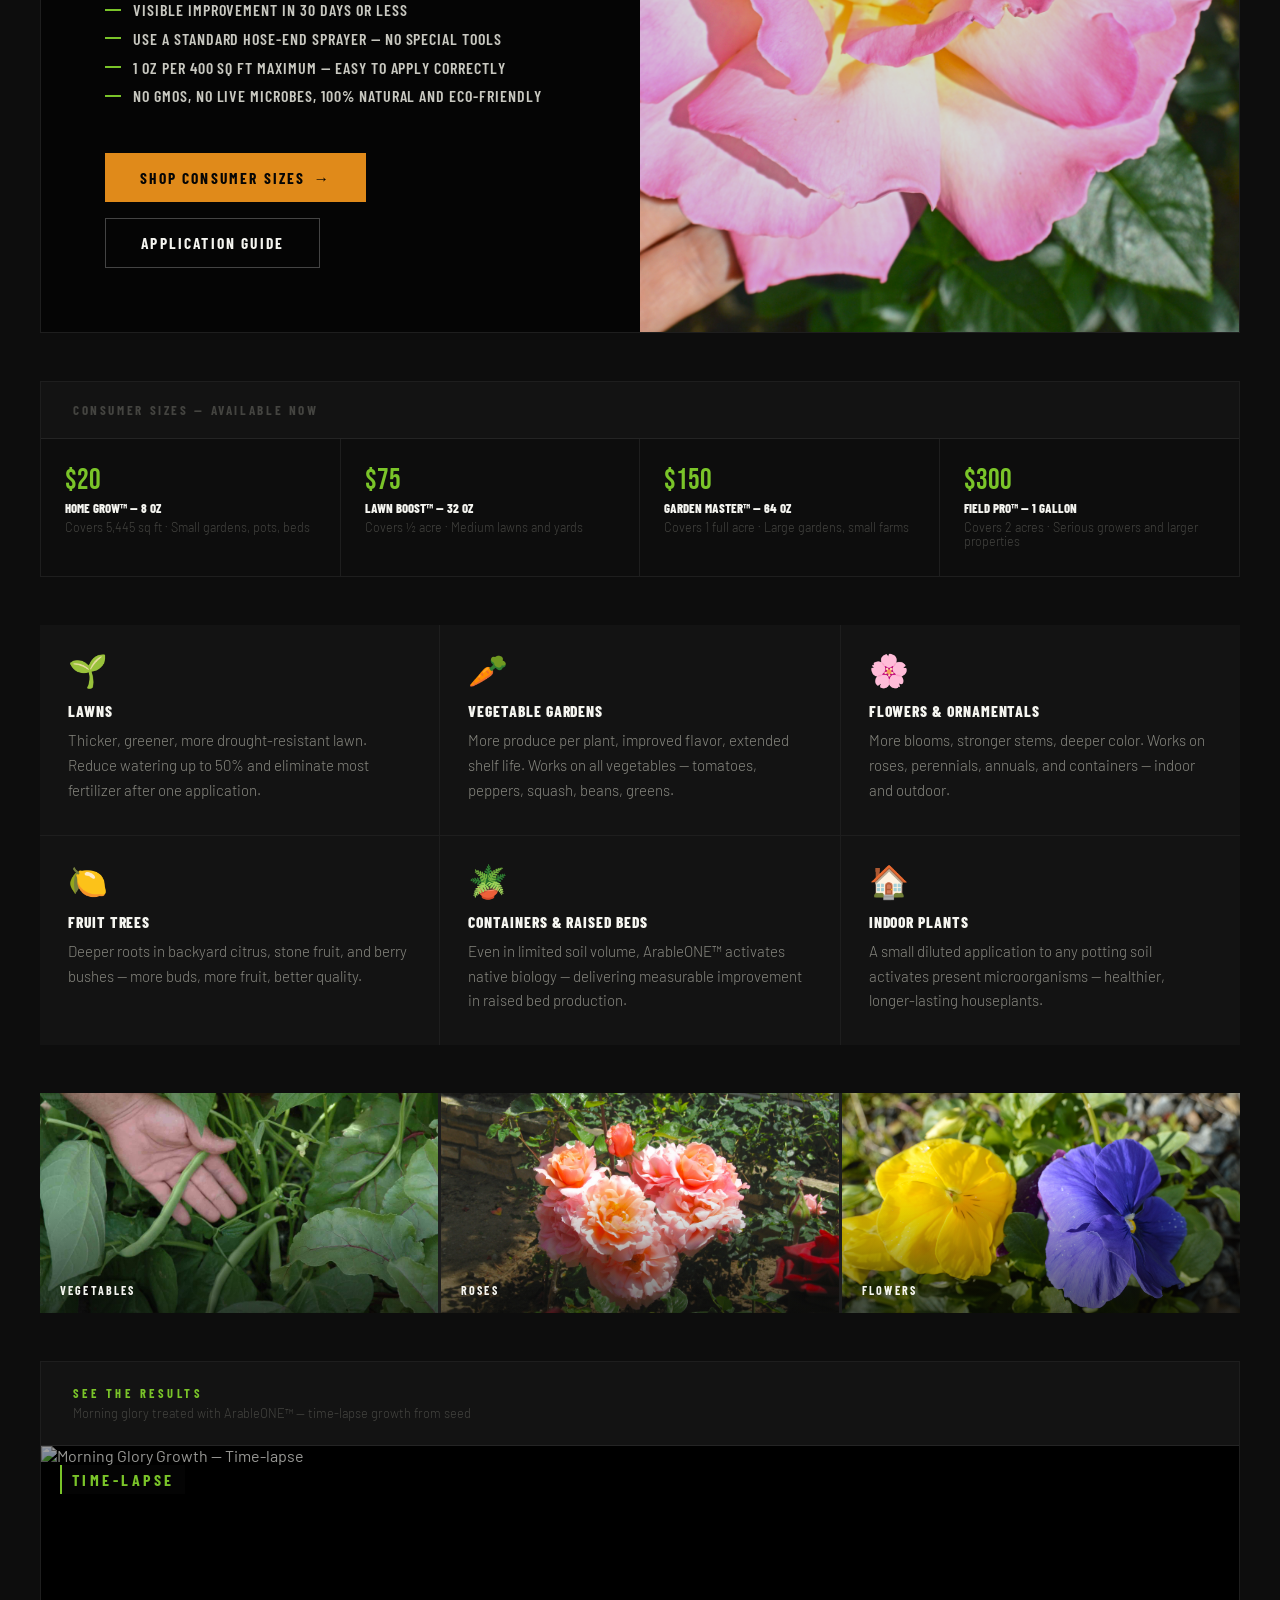
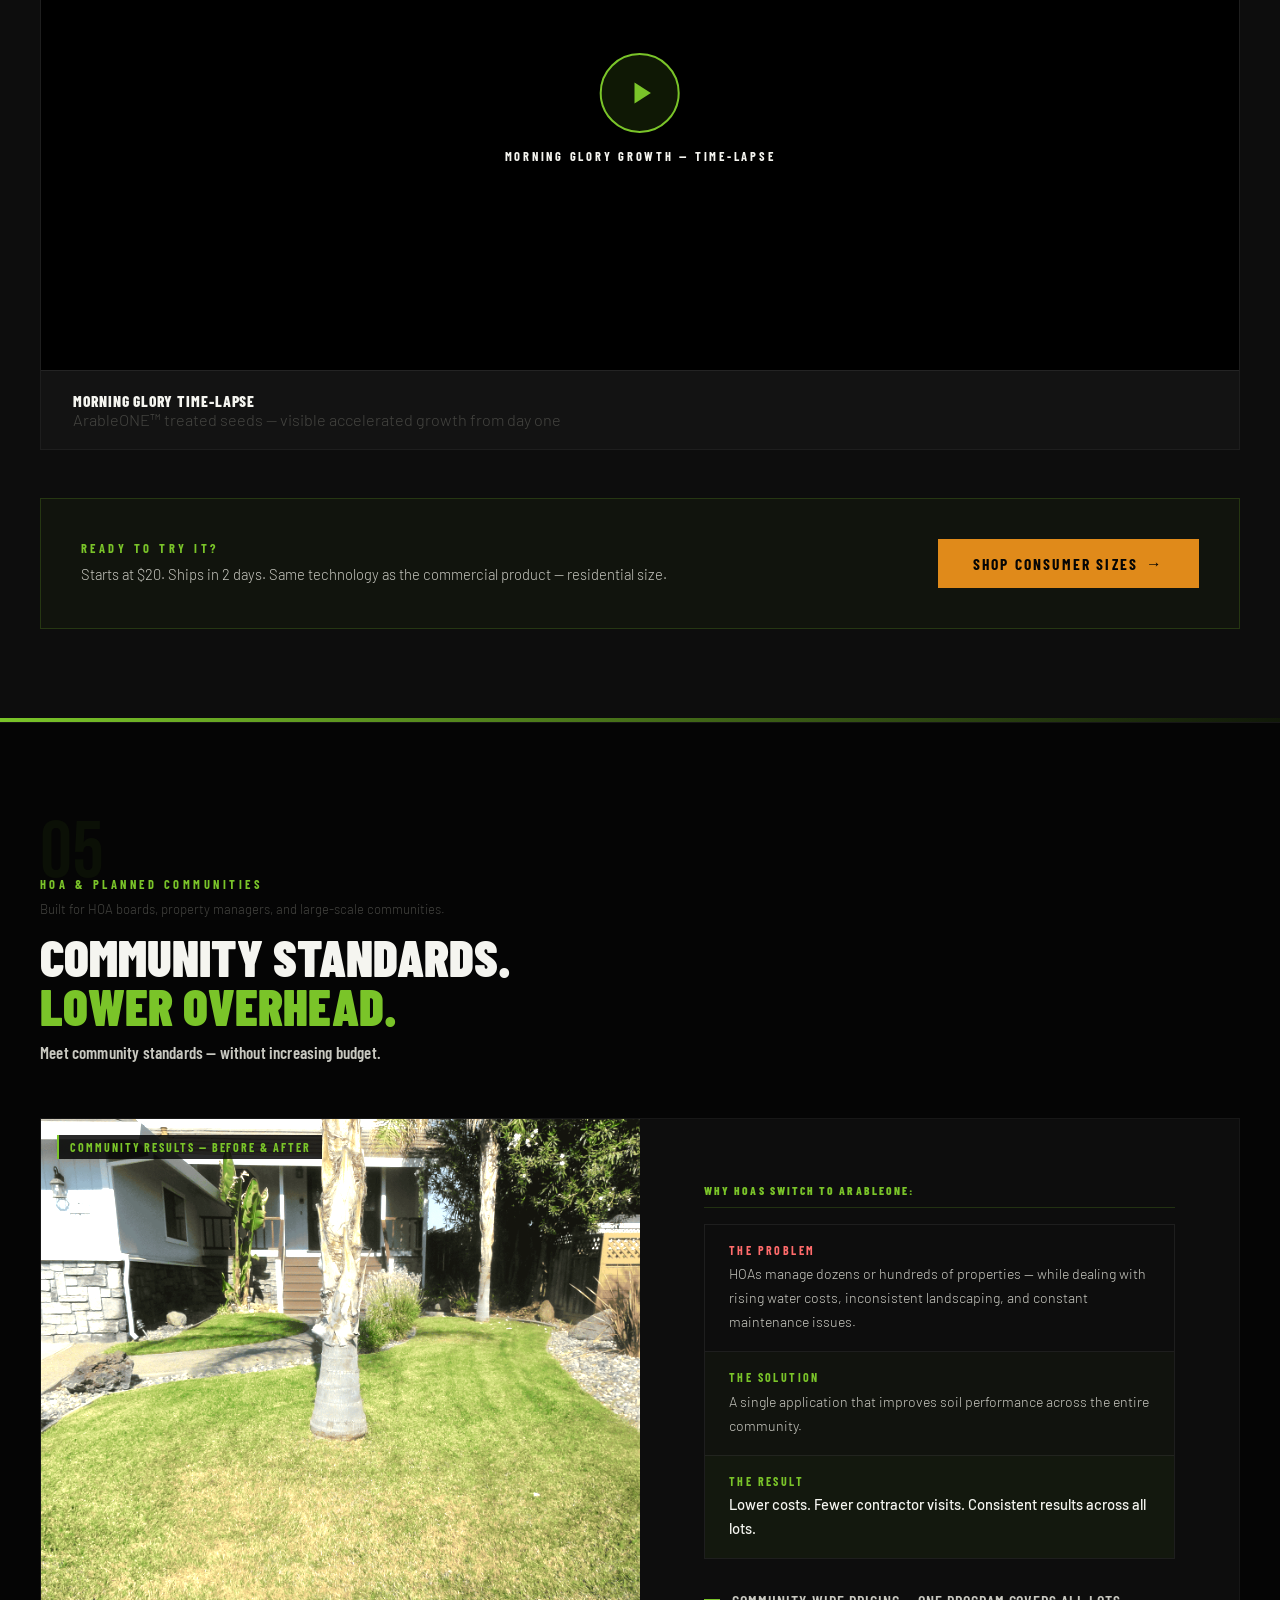
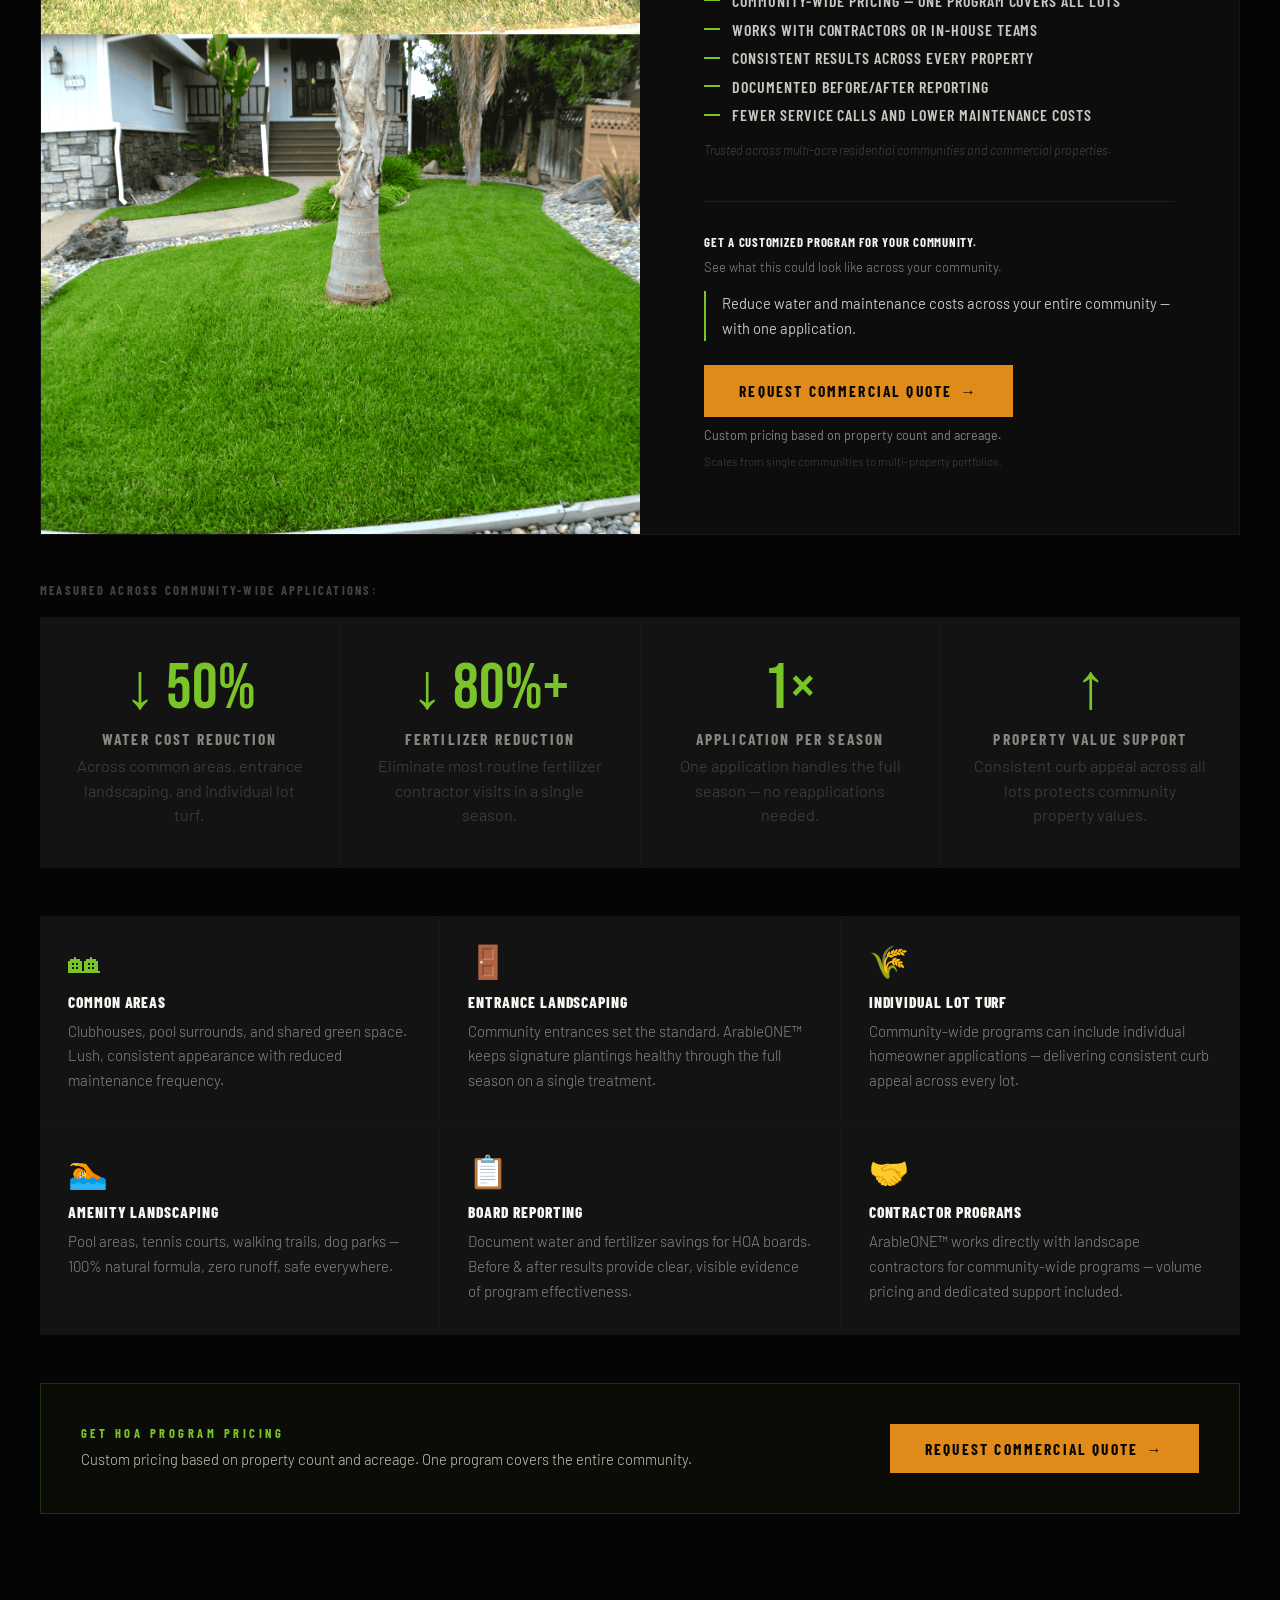
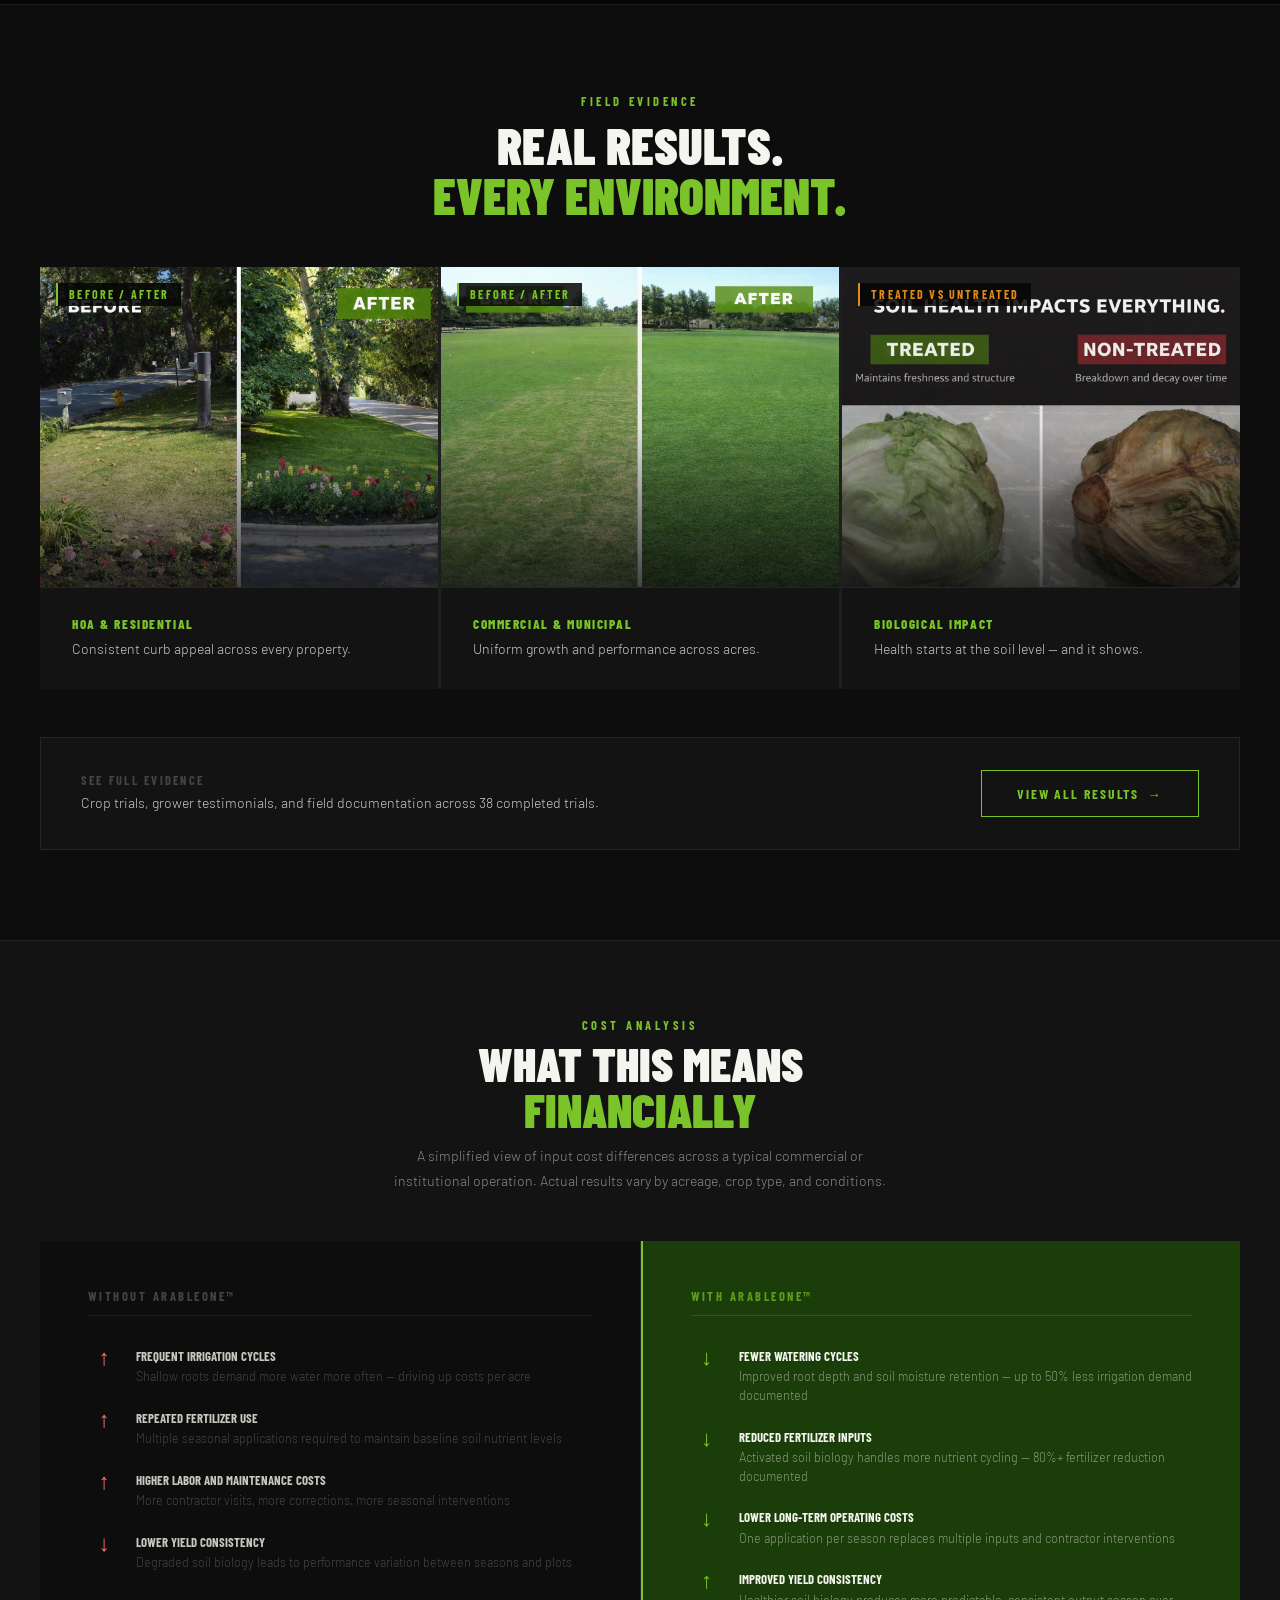
==== commit 0f3b6f29: "Add files via upload" ====
--- a/applications.html
+++ b/applications.html
@@ -1175,7 +1175,7 @@
           <li>No GMOs, no live microbes, 100% natural and eco-friendly</li>
         </ul>
         <div style="display:flex;gap:1rem;flex-wrap:wrap;margin-top:1rem">
-          <a href="https://www.amazon.com/dp/B0H24GYQHL" target="_blank" rel="noopener" class="btn btn-a">Shop Consumer Sizes <span class="arr">→</span></a>
+          <a href="https://shop.arableone.com" target="_blank" rel="noopener" class="btn btn-a">Shop Consumer Sizes <span class="arr">→</span></a>
           <a href="faq.html" class="btn btn-ol">Application Guide</a>
         </div>
       </div>
@@ -1189,7 +1189,7 @@
     <!-- Product size quick reference -->
     <div style="border:1px solid var(--border);overflow:hidden;margin-bottom:3rem">
       <div style="padding:1.25rem 2rem;background:var(--s2);border-bottom:1px solid var(--border)">
-        <p style="font-family:var(--fd);font-size:.82rem;font-weight:700;letter-spacing:.2em;text-transform:uppercase;color:var(--g3)">Consumer Sizes — Available on Amazon</p>
+        <p style="font-family:var(--fd);font-size:.82rem;font-weight:700;letter-spacing:.2em;text-transform:uppercase;color:var(--g3)">Consumer Sizes — Available Now</p>
       </div>
       <div style="display:grid;grid-template-columns:repeat(4,1fr);gap:0">
         <div style="padding:1.75rem 1.5rem;border-right:1px solid var(--border)">
@@ -1296,9 +1296,9 @@
     <div style="margin-top:3rem;padding:2.5rem;border:1px solid rgba(122,196,41,.2);background:rgba(122,196,41,.04);display:flex;align-items:center;justify-content:space-between;gap:2rem;flex-wrap:wrap">
       <div>
         <p class="lbl" style="margin-bottom:.4rem">Ready to Try It?</p>
-        <p style="font-size:.92rem;font-weight:300;color:var(--g1);line-height:1.65">Starts at $20. Ships from Amazon in 2 days. Same technology as the commercial product — residential size.</p>
-      </div>
-      <a href="https://www.amazon.com/dp/B0H24GYQHL" target="_blank" rel="noopener" class="btn btn-a" style="flex-shrink:0">Shop Consumer Sizes <span class="arr">→</span></a>
+        <p style="font-size:.92rem;font-weight:300;color:var(--g1);line-height:1.65">Starts at $20. Ships in 2 days. Same technology as the commercial product — residential size.</p>
+      </div>
+      <a href="https://shop.arableone.com" target="_blank" rel="noopener" class="btn btn-a" style="flex-shrink:0">Shop Consumer Sizes <span class="arr">→</span></a>
     </div>
   </div>
 </section>
@@ -1630,10 +1630,10 @@
   <div class="wrap" style="position:relative;z-index:2">
     <p class="lbl" style="display:block;margin-bottom:1rem">Ready to Start?</p>
     <h2 style="font-family:var(--fd);font-size:clamp(2.5rem,5.5vw,5rem);font-weight:900;line-height:.94;text-transform:uppercase;color:var(--white);margin-bottom:1.5rem">One Product.<br/><strong style="color:var(--green)">Every Application.</strong></h2>
-    <p style="font-size:.95rem;font-weight:300;color:var(--g1);max-width:500px;margin:0 auto 2.5rem;line-height:1.75">Commercial operators and institutions contact us directly. Consumer sizes ship from Amazon. Same technology either way.</p>
+    <p style="font-size:.95rem;font-weight:300;color:var(--g1);max-width:500px;margin:0 auto 2.5rem;line-height:1.75">Commercial operators and institutions contact us directly. Consumer sizes available in our store. Same technology either way.</p>
     <div style="display:flex;gap:1rem;justify-content:center;flex-wrap:wrap">
       <a href="index.html#b2b" class="btn btn-a" style="font-size:.95rem;padding:1rem 2.4rem">Request Commercial Quote <span class="arr">→</span></a>
-      <a href="https://www.amazon.com/dp/B0H24GYQHL" target="_blank" rel="noopener" class="btn btn-g" style="font-size:.9rem;padding:1rem 2rem">Shop Consumer Sizes</a>
+      <a href="https://shop.arableone.com" target="_blank" rel="noopener" class="btn btn-g" style="font-size:.9rem;padding:1rem 2rem">Shop Consumer Sizes</a>
       <a href="results.html" class="btn btn-ol" style="font-size:.9rem;padding:1rem 2rem">View Field Evidence</a>
     </div>
   </div>
@@ -1655,8 +1655,8 @@
       </ul></div>
       <div class="ft-col"><h4>Shop</h4><ul>
         <li><a href="products.html">View All Products</a></li>
-        <li><a href="https://www.amazon.com/dp/B0H24GYQHL" target="_blank" rel="noopener">Home Grow™ — $20</a></li>
-        <li><a href="https://www.amazon.com/dp/B0H24GYQHL" target="_blank" rel="noopener">Lawn Boost™ — $75</a></li>
+        <li><a href="https://shop.arableone.com" target="_blank" rel="noopener">Home Grow™ — $20</a></li>
+        <li><a href="https://shop.arableone.com" target="_blank" rel="noopener">Lawn Boost™ — $75</a></li>
         <li><a href="index.html#b2b">Bulk — Request Quote</a></li>
       </ul></div>
       <div class="ft-col"><h4>Company</h4><ul>
